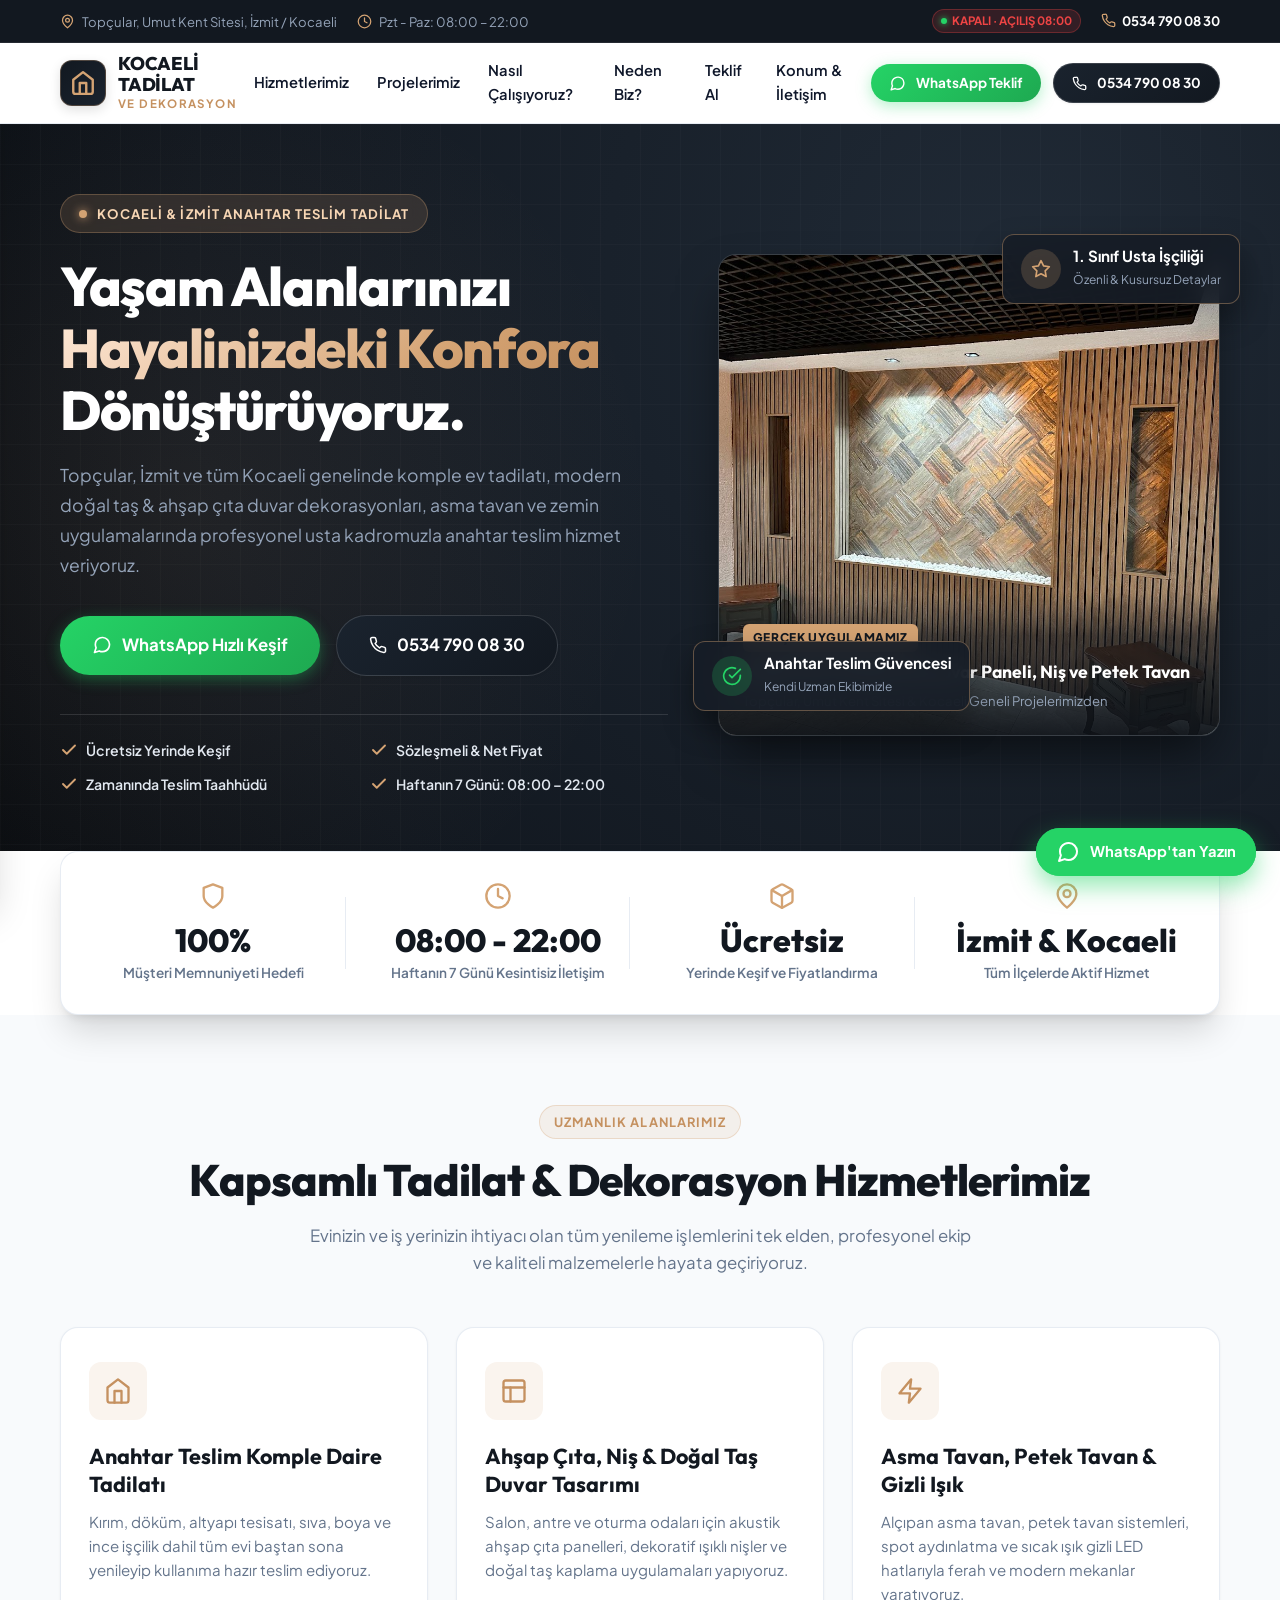
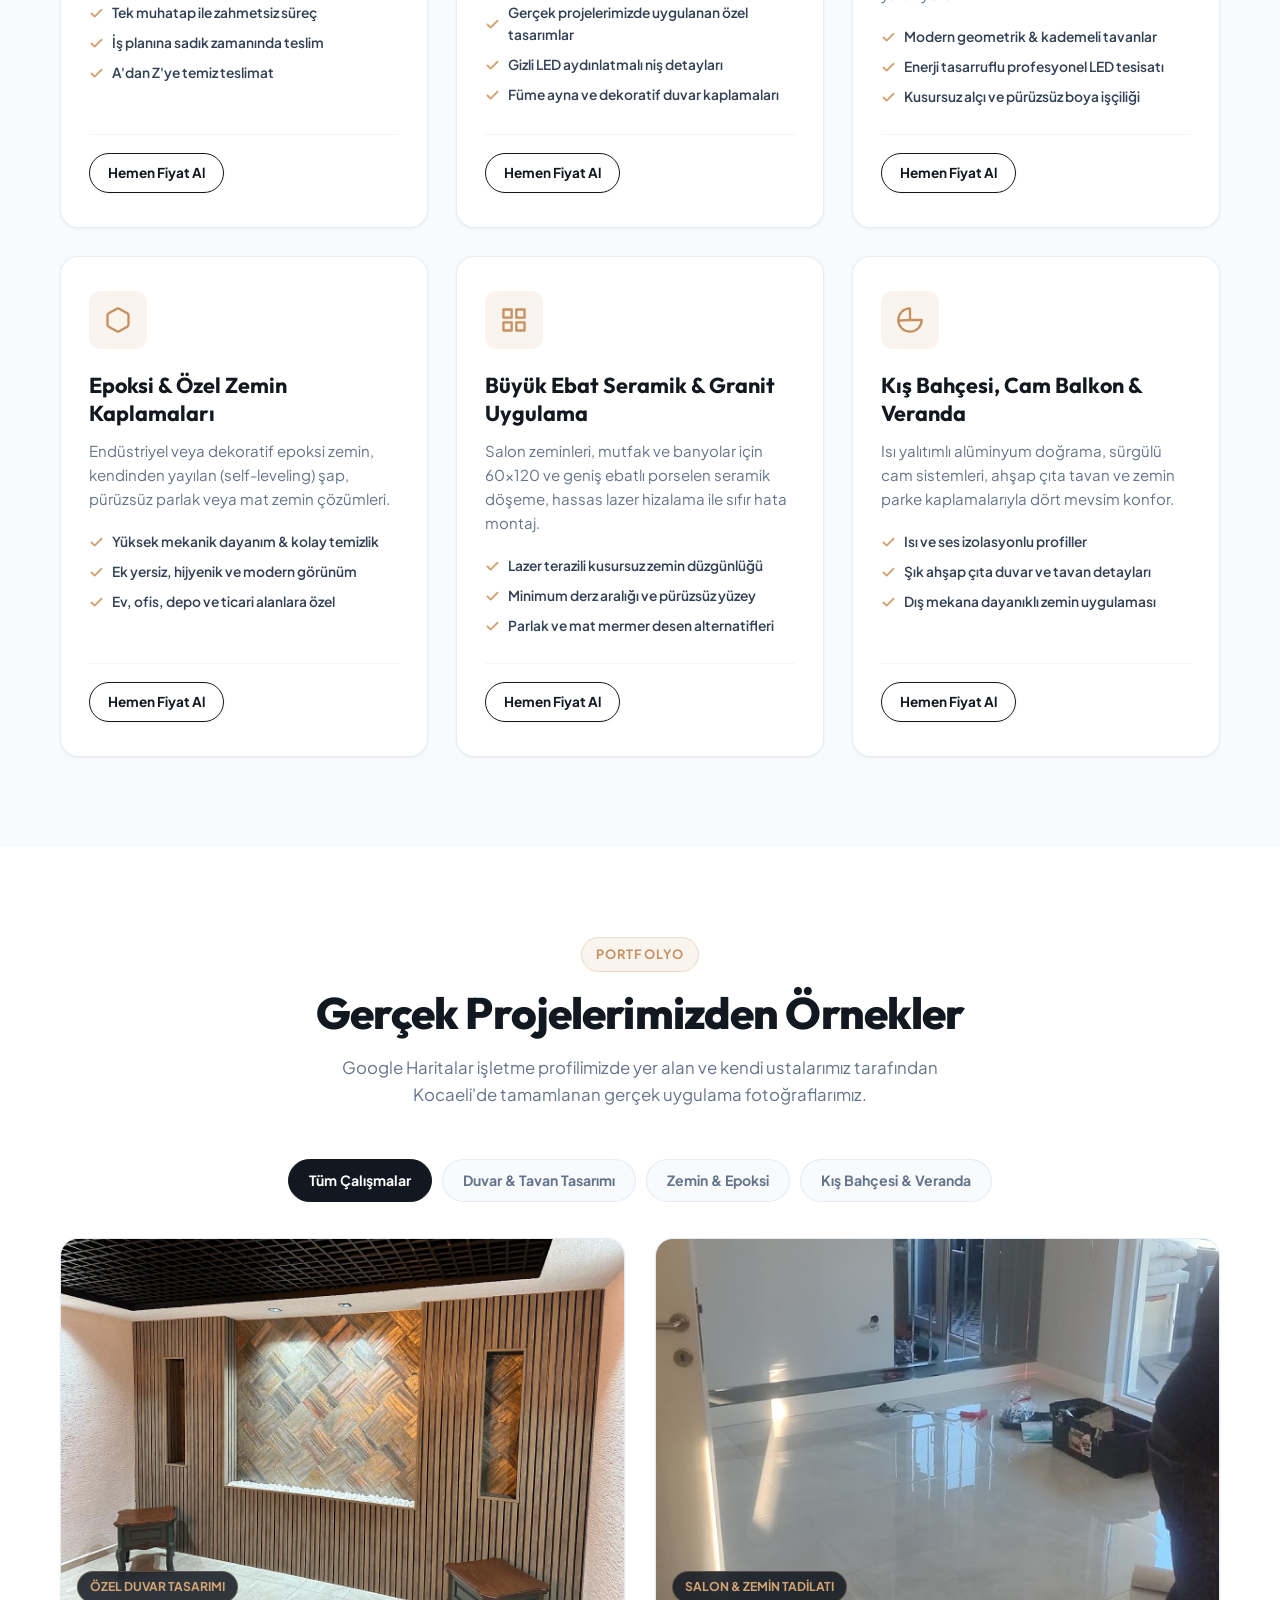
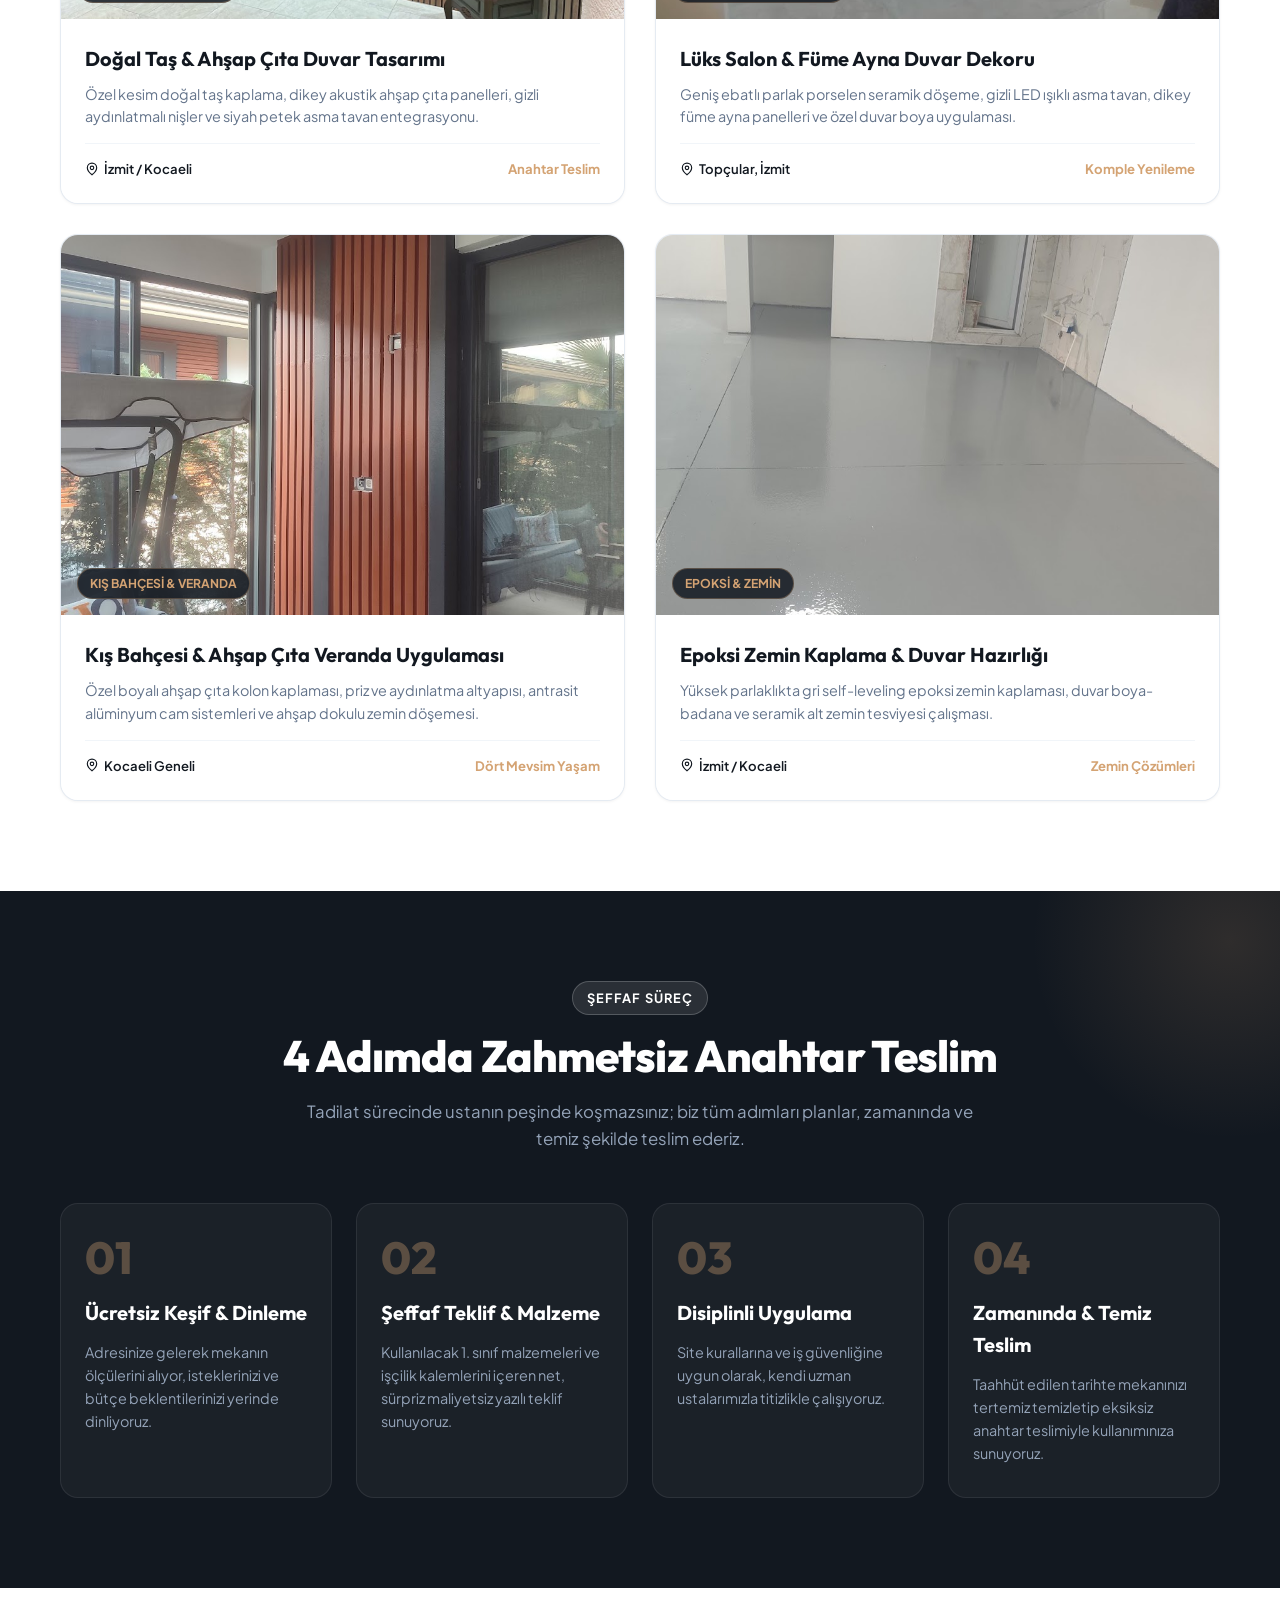
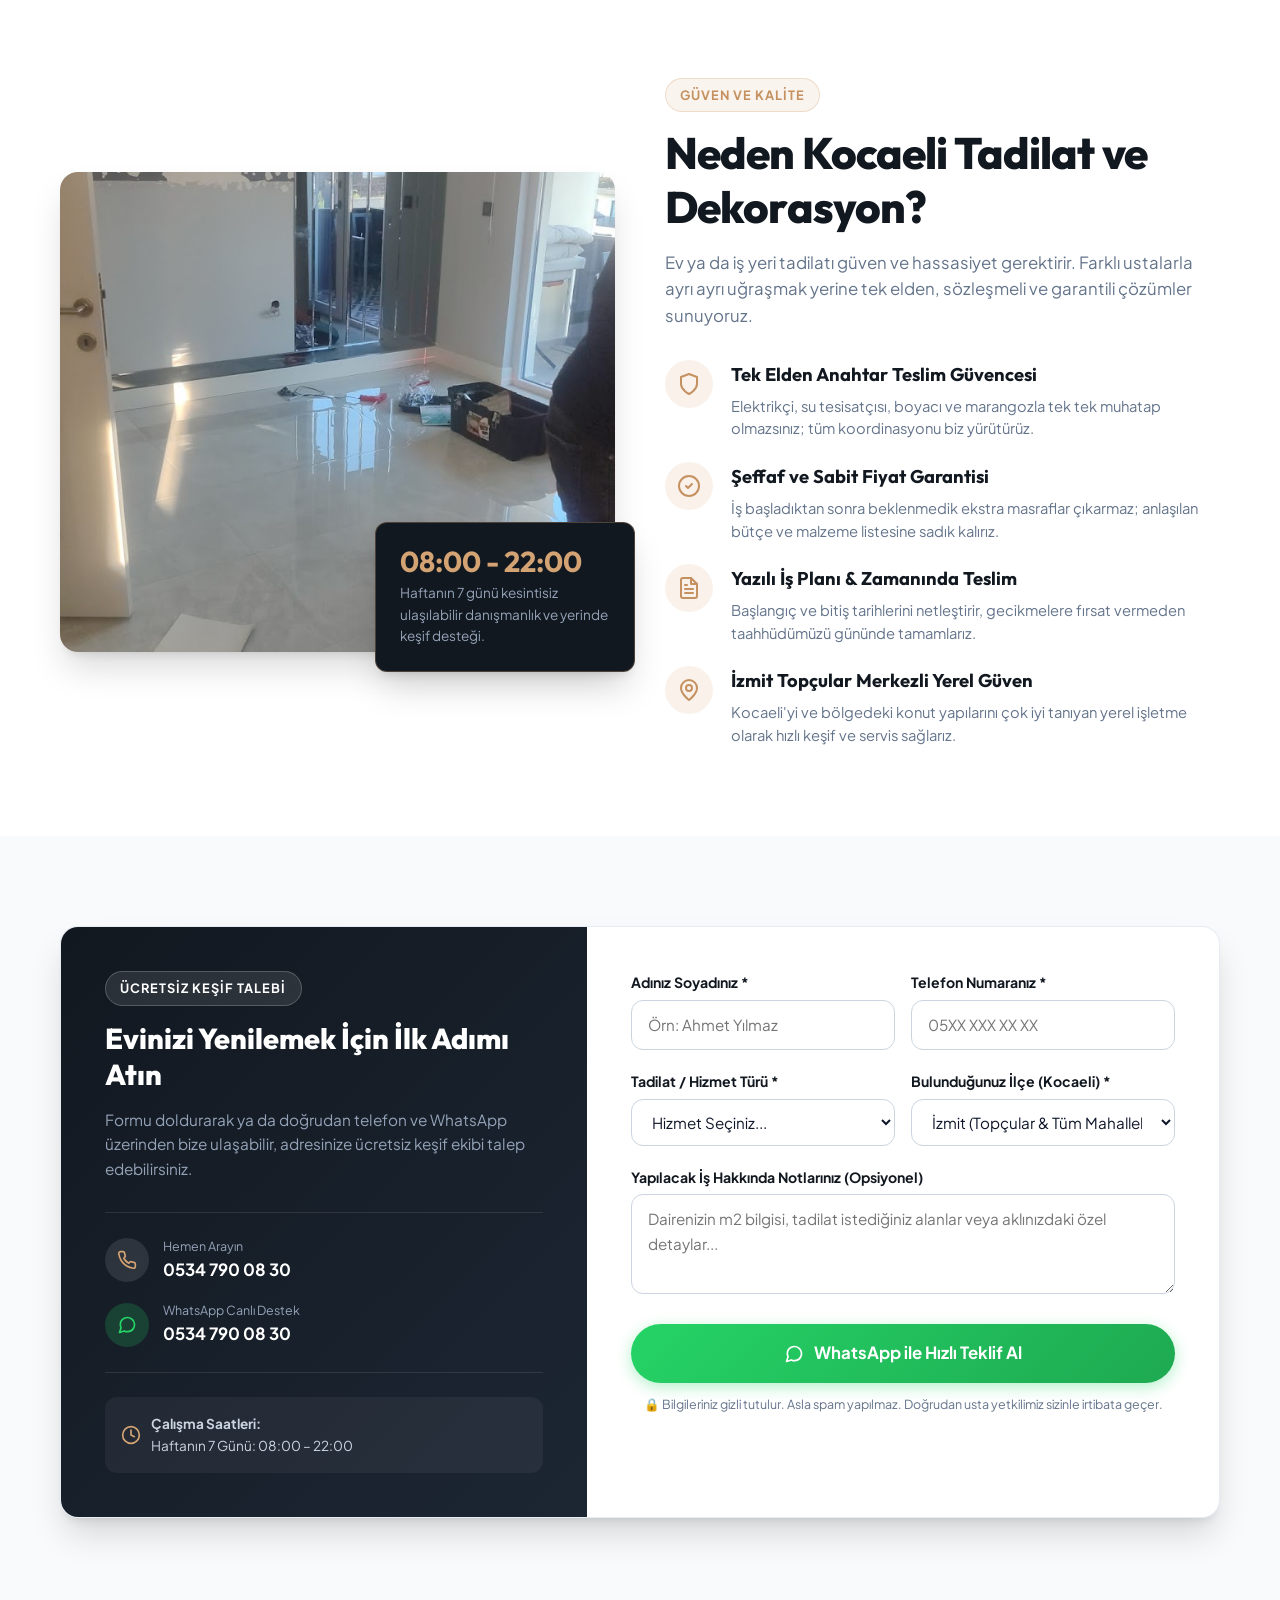
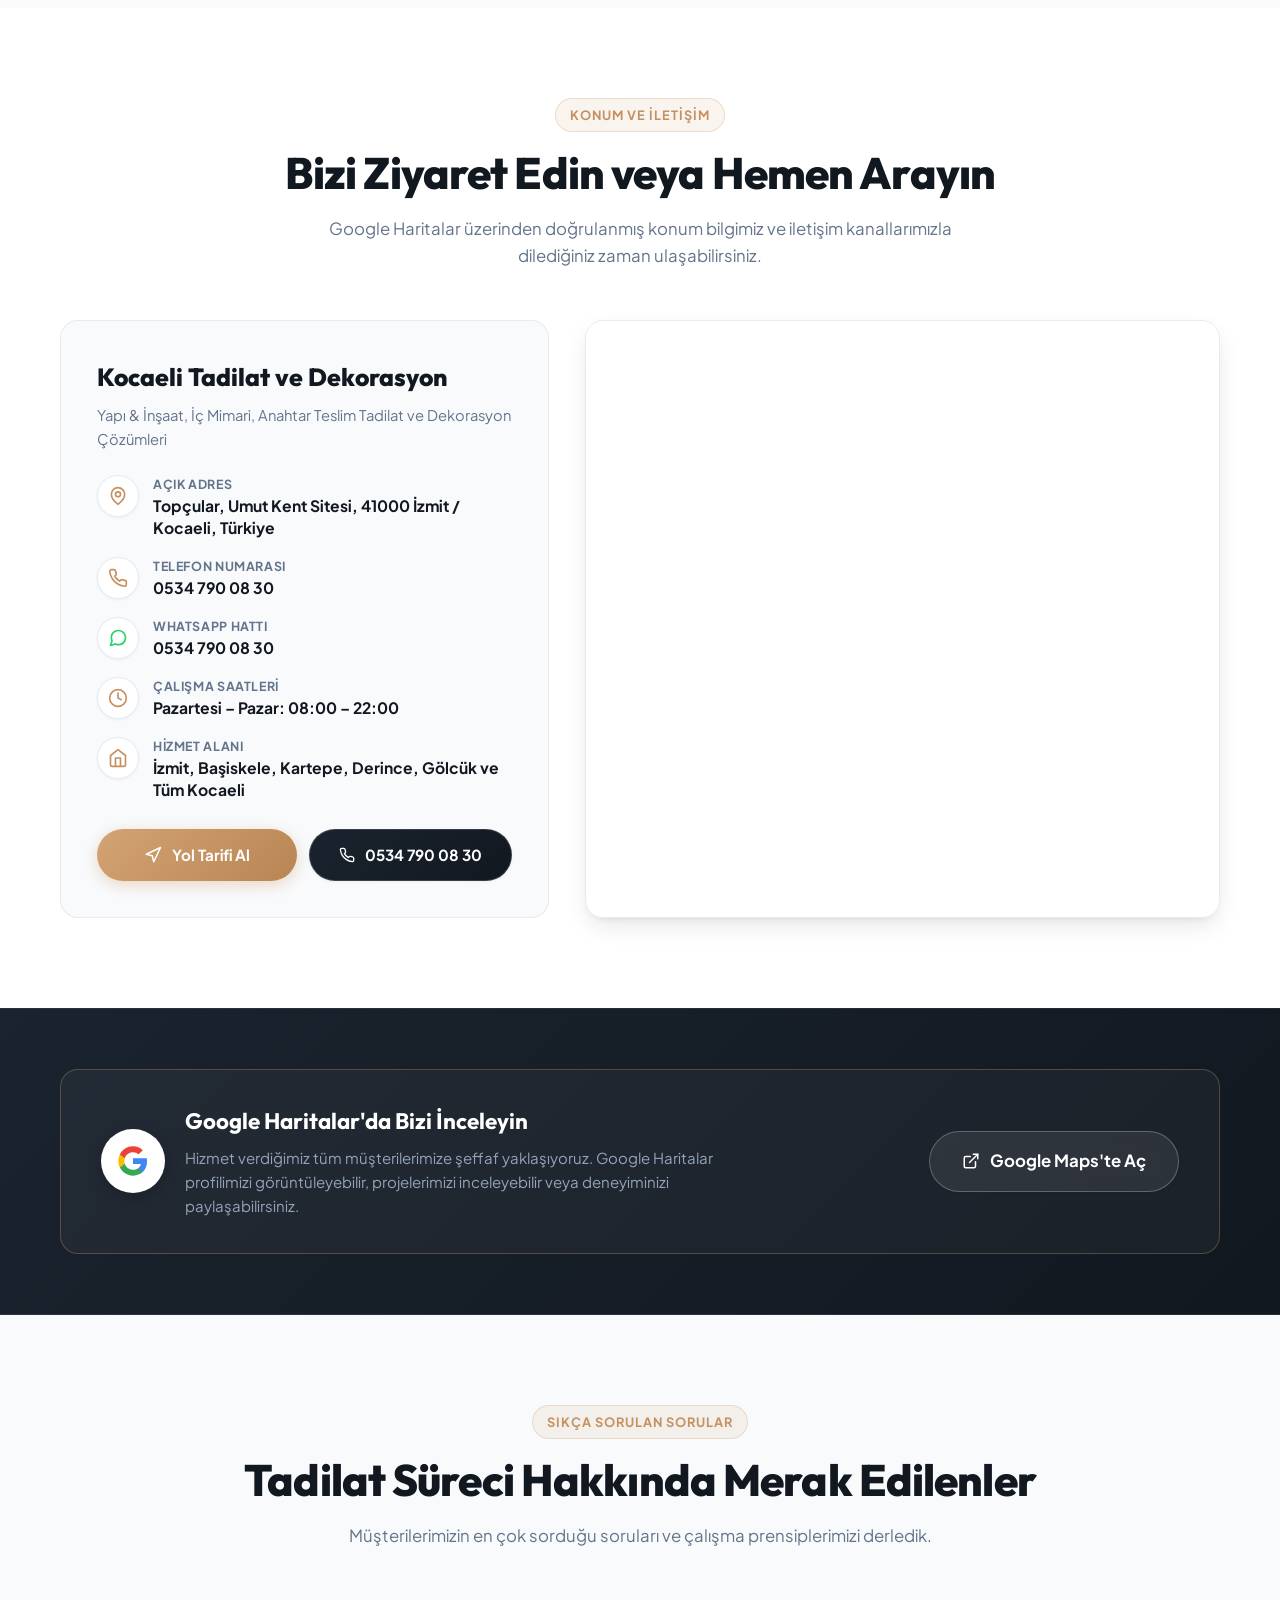
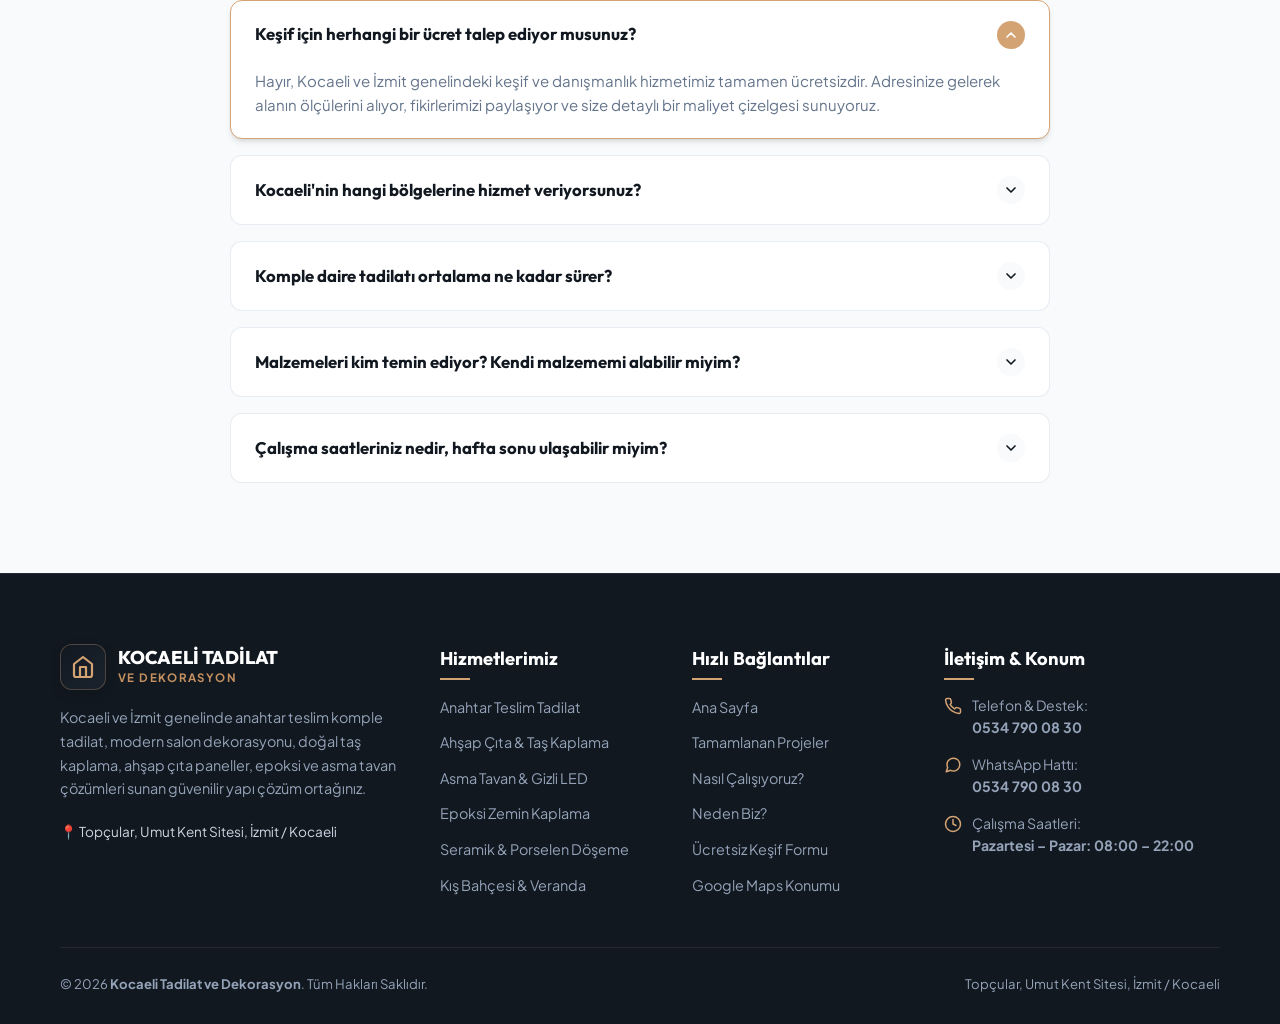
==== index.html @ d4b159aa "Initial commit: Kocaeli Tadilat ve Dekorasyon landing page" ====
<!DOCTYPE html>
<html lang="tr">
<head>
  <meta charset="UTF-8">
  <meta name="viewport" content="width=device-width, initial-scale=1.0">
  <meta http-equiv="X-UA-Compatible" content="IE=edge">
  
  <!-- Primary Meta Tags -->
  <title>Kocaeli Tadilat ve Dekorasyon | Anahtar Teslim Ev & İş Yeri Tadilatı İzmit</title>
  <meta name="title" content="Kocaeli Tadilat ve Dekorasyon | Anahtar Teslim Ev & İş Yeri Tadilatı İzmit">
  <meta name="description" content="Kocaeli İzmit Topçular merkezli anahtar teslim komple daire tadilatı, modern tavan ve duvar dekorasyonu, doğal taş kaplama, epoksi zemin ve boya badana işleri. Ücretsiz keşif: 0534 790 08 30.">
  <meta name="keywords" content="kocaeli tadilat, izmit tadilat, kocaeli dekorasyon, anahtar teslim ev tadilatı, topçular tadilat, umut kent sitesi tadilat, asma tavan izmit, epoksi zemin kocaeli, duvar çıtası izmit">
  <meta name="author" content="Kocaeli Tadilat ve Dekorasyon">
  <meta name="robots" content="index, follow">
  
  <!-- Open Graph / Facebook -->
  <meta property="og:type" content="business.business">
  <meta property="og:url" content="https://maps.app.goo.gl/Vv67FwfXKMvJ9USg8">
  <meta property="og:title" content="Kocaeli Tadilat ve Dekorasyon | Anahtar Teslim Tadilat & İç Mimari">
  <meta property="og:description" content="Kocaeli İzmit'te profesyonel anahtar teslim tadilat, doğal taş & ahşap çıta dekorasyonları, epoksi ve asma tavan çözümleri. 08:00 - 22:00 açık.">
  <meta property="og:image" content="assets/images/project-4.jpg">
  
  <!-- Theme Color -->
  <meta name="theme-color" content="#121820">
  
  <!-- Favicon Icon -->
  <link rel="icon" type="image/svg+xml" href="favicon.svg">
  
  <!-- Google Fonts Preconnect -->
  <link rel="preconnect" href="https://fonts.googleapis.com">
  <link rel="preconnect" href="https://fonts.gstatic.com" crossorigin>
  <link href="https://fonts.googleapis.com/css2?family=Outfit:wght@500;600;700;800&family=Plus+Jakarta+Sans:wght@400;500;600;700&display=swap" rel="stylesheet">
  
  <!-- Stylesheet -->
  <link rel="stylesheet" href="assets/css/style.css">
  
  <!-- Schema.org Structured Data for Local Business -->
  <script type="application/ld+json">
  {
    "@context": "https://schema.org",
    "@type": "HomeAndConstructionBusiness",
    "name": "Kocaeli Tadilat ve Dekorasyon",
    "image": "assets/images/project-4.jpg",
    "telephone": "+905347900830",
    "url": "https://maps.app.goo.gl/Vv67FwfXKMvJ9USg8",
    "address": {
      "@type": "PostalAddress",
      "streetAddress": "Topçular, Umut Kent Sitesi",
      "addressLocality": "İzmit",
      "addressRegion": "Kocaeli",
      "postalCode": "41000",
      "addressCountry": "TR"
    },
    "geo": {
      "@type": "GeoCoordinates",
      "latitude": 40.7779341,
      "longitude": 29.9388869
    },
    "openingHoursSpecification": {
      "@type": "OpeningHoursSpecification",
      "dayOfWeek": [
        "Monday",
        "Tuesday",
        "Wednesday",
        "Thursday",
        "Friday",
        "Saturday",
        "Sunday"
      ],
      "opens": "08:00",
      "closes": "22:00"
    },
    "priceRange": "₺₺",
    "areaServed": {
      "@type": "AdministrativeArea",
      "name": "Kocaeli"
    }
  }
  </script>
</head>
<body>

  <!-- ========================================================================
       TOP BAR
       ======================================================================== -->
  <div class="top-bar">
    <div class="container">
      <div class="top-bar-left">
        <div class="top-bar-item">
          <svg width="15" height="15" viewBox="0 0 24 24" fill="none" stroke="currentColor" stroke-width="2" stroke-linecap="round" stroke-linejoin="round"><path d="M20 10c0 6-8 12-8 12s-8-6-8-12a8 8 0 0 1 16 0Z"/><circle cx="12" cy="10" r="3"/></svg>
          <span>Topçular, Umut Kent Sitesi, İzmit / Kocaeli</span>
        </div>
        <div class="top-bar-item">
          <svg width="15" height="15" viewBox="0 0 24 24" fill="none" stroke="currentColor" stroke-width="2" stroke-linecap="round" stroke-linejoin="round"><circle cx="12" cy="12" r="10"/><polyline points="12 6 12 12 16 14"/></svg>
          <span>Pzt - Paz: 08:00 – 22:00</span>
        </div>
      </div>
      <div class="top-bar-right">
        <div class="top-bar-item dynamic-status">
          <span class="badge-open">Şu An Açık · 22:00'a Kadar</span>
        </div>
        <div class="top-bar-item">
          <a href="tel:+905347900830" style="display:inline-flex; align-items:center; gap:6px; font-weight:700; color:#FFFFFF;">
            <svg width="15" height="15" viewBox="0 0 24 24" fill="none" stroke="currentColor" stroke-width="2" stroke-linecap="round" stroke-linejoin="round"><path d="M22 16.92v3a2 2 0 0 1-2.18 2 19.79 19.79 0 0 1-8.63-3.07 19.5 19.5 0 0 1-6-6 19.79 19.79 0 0 1-3.07-8.67A2 2 0 0 1 4.11 2h3a2 2 0 0 1 2 1.72 12.84 12.84 0 0 0 .7 2.81 2 2 0 0 1-.45 2.11L8.09 9.91a16 16 0 0 0 6 6l1.27-1.27a2 2 0 0 1 2.11-.45 12.84 12.84 0 0 0 2.81.7A2 2 0 0 1 22 16.92z"/></svg>
            0534 790 08 30
          </a>
        </div>
      </div>
    </div>
  </div>

  <!-- ========================================================================
       STICKY HEADER & NAVIGATION
       ======================================================================== -->
  <header class="main-header" id="header">
    <div class="container">
      <a href="#hero" class="brand-logo" aria-label="Kocaeli Tadilat ve Dekorasyon Ana Sayfa">
        <div class="brand-icon-box">
          <svg width="26" height="26" viewBox="0 0 24 24" fill="none" stroke="currentColor" stroke-width="2.2" stroke-linecap="round" stroke-linejoin="round">
            <path d="M3 9l9-7 9 7v11a2 2 0 0 1-2 2H5a2 2 0 0 1-2-2z"/>
            <polyline points="9 22 9 12 15 12 15 22"/>
          </svg>
        </div>
        <div class="brand-text">
          <span class="brand-title">KOCAELİ TADİLAT</span>
          <span class="brand-subtitle">VE DEKORASYON</span>
        </div>
      </a>

      <!-- Desktop Navigation Menu -->
      <nav class="nav-menu" aria-label="Ana Menü">
        <a href="#hizmetlerimiz" class="nav-link">Hizmetlerimiz</a>
        <a href="#projelerimiz" class="nav-link">Projelerimiz</a>
        <a href="#nasil-calisiyoruz" class="nav-link">Nasıl Çalışıyoruz?</a>
        <a href="#neden-biz" class="nav-link">Neden Biz?</a>
        <a href="#teklif-al" class="nav-link">Teklif Al</a>
        <a href="#iletisim" class="nav-link">Konum & İletişim</a>
      </nav>

      <!-- Header CTAs -->
      <div class="header-actions">
        <a href="https://wa.me/905347900830?text=Merhaba%20Kocaeli%20Tadilat%20ve%20Dekorasyon,%20%C3%BCcretsiz%20ke%C5%9Fif%20ve%20fiyat%20teklifi%20almak%20istiyorum." target="_blank" rel="noopener noreferrer" class="btn btn-whatsapp btn-sm" aria-label="WhatsApp ile Teklif Al">
          <svg width="17" height="17" viewBox="0 0 24 24" fill="none" stroke="currentColor" stroke-width="2" stroke-linecap="round" stroke-linejoin="round"><path d="M21 11.5a8.38 8.38 0 0 1-.9 3.8 8.5 8.5 0 0 1-7.6 4.7 8.38 8.38 0 0 1-3.8-.9L3 21l1.9-5.7a8.38 8.38 0 0 1-.9-3.8 8.5 8.5 0 0 1 4.7-7.6 8.38 8.38 0 0 1 3.8-.9h.5a8.48 8.48 0 0 1 8 8v.5z"/></svg>
          <span>WhatsApp Teklif</span>
        </a>
        <a href="tel:+905347900830" class="btn btn-phone btn-sm" aria-label="Hemen Ara">
          <svg width="15" height="15" viewBox="0 0 24 24" fill="none" stroke="currentColor" stroke-width="2" stroke-linecap="round" stroke-linejoin="round"><path d="M22 16.92v3a2 2 0 0 1-2.18 2 19.79 19.79 0 0 1-8.63-3.07 19.5 19.5 0 0 1-6-6 19.79 19.79 0 0 1-3.07-8.67A2 2 0 0 1 4.11 2h3a2 2 0 0 1 2 1.72 12.84 12.84 0 0 0 .7 2.81 2 2 0 0 1-.45 2.11L8.09 9.91a16 16 0 0 0 6 6l1.27-1.27a2 2 0 0 1 2.11-.45 12.84 12.84 0 0 0 2.81.7A2 2 0 0 1 22 16.92z"/></svg>
          <span>0534 790 08 30</span>
        </a>

        <!-- Mobile Hamburger Button -->
        <button class="hamburger-btn" aria-label="Menüyü Aç" aria-expanded="false">
          <span></span>
          <span></span>
          <span></span>
        </button>
      </div>
    </div>
  </header>

  <!-- Mobile Drawer Menu -->
  <div class="mobile-nav" aria-label="Mobil Menü">
    <div class="mobile-nav-links">
      <a href="#hero" class="mobile-nav-link">Ana Sayfa</a>
      <a href="#hizmetlerimiz" class="mobile-nav-link">Hizmetlerimiz</a>
      <a href="#projelerimiz" class="mobile-nav-link">Gerçek Projelerimiz</a>
      <a href="#nasil-calisiyoruz" class="mobile-nav-link">Nasıl Çalışıyoruz?</a>
      <a href="#neden-biz" class="mobile-nav-link">Neden Biz?</a>
      <a href="#teklif-al" class="mobile-nav-link">Ücretsiz Keşif Formu</a>
      <a href="#iletisim" class="mobile-nav-link">Konum & Google Maps</a>
    </div>

    <div class="mobile-nav-cta">
      <a href="tel:+905347900830" class="btn btn-phone btn-lg">
        <svg width="18" height="18" viewBox="0 0 24 24" fill="none" stroke="currentColor" stroke-width="2" stroke-linecap="round" stroke-linejoin="round"><path d="M22 16.92v3a2 2 0 0 1-2.18 2 19.79 19.79 0 0 1-8.63-3.07 19.5 19.5 0 0 1-6-6 19.79 19.79 0 0 1-3.07-8.67A2 2 0 0 1 4.11 2h3a2 2 0 0 1 2 1.72 12.84 12.84 0 0 0 .7 2.81 2 2 0 0 1-.45 2.11L8.09 9.91a16 16 0 0 0 6 6l1.27-1.27a2 2 0 0 1 2.11-.45 12.84 12.84 0 0 0 2.81.7A2 2 0 0 1 22 16.92z"/></svg>
        0534 790 08 30'u Ara
      </a>
      <a href="https://wa.me/905347900830?text=Merhaba%20Kocaeli%20Tadilat%20ve%20Dekorasyon,%20%C3%BCcretsiz%20ke%C5%9Fif%20ve%20fiyat%20teklifi%20almak%20istiyorum." target="_blank" rel="noopener noreferrer" class="btn btn-whatsapp btn-lg">
        <svg width="20" height="20" viewBox="0 0 24 24" fill="none" stroke="currentColor" stroke-width="2" stroke-linecap="round" stroke-linejoin="round"><path d="M21 11.5a8.38 8.38 0 0 1-.9 3.8 8.5 8.5 0 0 1-7.6 4.7 8.38 8.38 0 0 1-3.8-.9L3 21l1.9-5.7a8.38 8.38 0 0 1-.9-3.8 8.5 8.5 0 0 1 4.7-7.6 8.38 8.38 0 0 1 3.8-.9h.5a8.48 8.48 0 0 1 8 8v.5z"/></svg>
        WhatsApp'tan Yazın
      </a>
    </div>
  </div>

  <!-- ========================================================================
       HERO SECTION
       ======================================================================== -->
  <section class="hero-section" id="hero">
    <div class="container">
      <div class="hero-grid">
        <div class="hero-content reveal">
          <div class="hero-badge">
            <span class="pulse-icon"></span>
            <span>KOCAELİ & İZMİT ANAHTAR TESLİM TADİLAT</span>
          </div>

          <h1 class="hero-title">
            Yaşam Alanlarınızı <span class="highlight">Hayalinizdeki Konfora</span> Dönüştürüyoruz.
          </h1>

          <p class="hero-description">
            Topçular, İzmit ve tüm Kocaeli genelinde komple ev tadilatı, modern doğal taş & ahşap çıta duvar dekorasyonları, asma tavan ve zemin uygulamalarında profesyonel usta kadromuzla anahtar teslim hizmet veriyoruz.
          </p>

          <div class="hero-actions">
            <a href="https://wa.me/905347900830?text=Merhaba%20Kocaeli%20Tadilat%20ve%20Dekorasyon,%20evim/i%C5%9F%20yerim%20i%C3%A7in%20%C3%BCcretsiz%20ke%C5%9Fif%20ve%20fiyat%20teklifi%20almak%20istiyorum." target="_blank" rel="noopener noreferrer" class="btn btn-whatsapp btn-lg">
              <svg width="20" height="20" viewBox="0 0 24 24" fill="none" stroke="currentColor" stroke-width="2" stroke-linecap="round" stroke-linejoin="round"><path d="M21 11.5a8.38 8.38 0 0 1-.9 3.8 8.5 8.5 0 0 1-7.6 4.7 8.38 8.38 0 0 1-3.8-.9L3 21l1.9-5.7a8.38 8.38 0 0 1-.9-3.8 8.5 8.5 0 0 1 4.7-7.6 8.38 8.38 0 0 1 3.8-.9h.5a8.48 8.48 0 0 1 8 8v.5z"/></svg>
              <span>WhatsApp Hızlı Keşif</span>
            </a>

            <a href="tel:+905347900830" class="btn btn-phone btn-lg">
              <svg width="18" height="18" viewBox="0 0 24 24" fill="none" stroke="currentColor" stroke-width="2" stroke-linecap="round" stroke-linejoin="round"><path d="M22 16.92v3a2 2 0 0 1-2.18 2 19.79 19.79 0 0 1-8.63-3.07 19.5 19.5 0 0 1-6-6 19.79 19.79 0 0 1-3.07-8.67A2 2 0 0 1 4.11 2h3a2 2 0 0 1 2 1.72 12.84 12.84 0 0 0 .7 2.81 2 2 0 0 1-.45 2.11L8.09 9.91a16 16 0 0 0 6 6l1.27-1.27a2 2 0 0 1 2.11-.45 12.84 12.84 0 0 0 2.81.7A2 2 0 0 1 22 16.92z"/></svg>
              <span>0534 790 08 30</span>
            </a>
          </div>

          <div class="hero-trust-list">
            <div class="hero-trust-item">
              <svg width="18" height="18" viewBox="0 0 24 24" fill="none" stroke="currentColor" stroke-width="2.5" stroke-linecap="round" stroke-linejoin="round"><polyline points="20 6 9 17 4 12"/></svg>
              <span>Ücretsiz Yerinde Keşif</span>
            </div>
            <div class="hero-trust-item">
              <svg width="18" height="18" viewBox="0 0 24 24" fill="none" stroke="currentColor" stroke-width="2.5" stroke-linecap="round" stroke-linejoin="round"><polyline points="20 6 9 17 4 12"/></svg>
              <span>Sözleşmeli & Net Fiyat</span>
            </div>
            <div class="hero-trust-item">
              <svg width="18" height="18" viewBox="0 0 24 24" fill="none" stroke="currentColor" stroke-width="2.5" stroke-linecap="round" stroke-linejoin="round"><polyline points="20 6 9 17 4 12"/></svg>
              <span>Zamanında Teslim Taahhüdü</span>
            </div>
            <div class="hero-trust-item">
              <svg width="18" height="18" viewBox="0 0 24 24" fill="none" stroke="currentColor" stroke-width="2.5" stroke-linecap="round" stroke-linejoin="round"><polyline points="20 6 9 17 4 12"/></svg>
              <span>Haftanın 7 Günü: 08:00 – 22:00</span>
            </div>
          </div>
        </div>

        <!-- Hero Showcase Card (Using real Google Maps Photo project-4.jpg) -->
        <div class="hero-showcase reveal reveal-delay-1">
          <div class="floating-badge badge-top">
            <div class="floating-badge-icon">
              <svg width="20" height="20" viewBox="0 0 24 24" fill="none" stroke="currentColor" stroke-width="2" stroke-linecap="round" stroke-linejoin="round"><polygon points="12 2 15.09 8.26 22 9.27 17 14.14 18.18 21.02 12 17.77 5.82 21.02 7 14.14 2 9.27 8.91 8.26 12 2"/></svg>
            </div>
            <div class="floating-badge-text">
              <strong>1. Sınıf Usta İşçiliği</strong>
              <span>Özenli & Kusursuz Detaylar</span>
            </div>
          </div>

          <div class="hero-image-card">
            <img src="assets/images/project-4.jpg" alt="Kocaeli Tadilat ve Dekorasyon Gerçek Proje Uygulaması" loading="eager" fetchpriority="high">
            <div class="hero-image-overlay">
              <span class="hero-image-tag">GERÇEK UYGULAMAMIZ</span>
              <p class="hero-image-caption">Doğal Taş & Ahşap Çıta Duvar Paneli, Niş ve Petek Tavan</p>
              <p class="hero-image-sub">Topçular, Umut Kent Sitesi & Kocaeli Geneli Projelerimizden</p>
            </div>
          </div>

          <div class="floating-badge badge-bottom">
            <div class="floating-badge-icon" style="background: rgba(37, 211, 102, 0.2); color:#25D366;">
              <svg width="20" height="20" viewBox="0 0 24 24" fill="none" stroke="currentColor" stroke-width="2" stroke-linecap="round" stroke-linejoin="round"><path d="M22 11.08V12a10 10 0 1 1-5.93-9.14"/><polyline points="22 4 12 14.01 9 11.01"/></svg>
            </div>
            <div class="floating-badge-text">
              <strong>Anahtar Teslim Güvencesi</strong>
              <span>Kendi Uzman Ekibimizle</span>
            </div>
          </div>
        </div>
      </div>
    </div>
  </section>

  <!-- ========================================================================
       KEY STATS BANNER
       ======================================================================== -->
  <section class="stats-banner">
    <div class="container">
      <div class="stats-card reveal">
        <div class="stat-item">
          <div class="stat-icon">
            <svg width="28" height="28" viewBox="0 0 24 24" fill="none" stroke="currentColor" stroke-width="2" stroke-linecap="round" stroke-linejoin="round"><path d="M12 22s8-4 8-10V5l-8-3-8 3v7c0 6 8 10 8 10z"/></svg>
          </div>
          <div class="stat-value">100%</div>
          <div class="stat-label">Müşteri Memnuniyeti Hedefi</div>
        </div>

        <div class="stat-item">
          <div class="stat-icon">
            <svg width="28" height="28" viewBox="0 0 24 24" fill="none" stroke="currentColor" stroke-width="2" stroke-linecap="round" stroke-linejoin="round"><circle cx="12" cy="12" r="10"/><polyline points="12 6 12 12 16 14"/></svg>
          </div>
          <div class="stat-value">08:00 - 22:00</div>
          <div class="stat-label">Haftanın 7 Günü Kesintisiz İletişim</div>
        </div>

        <div class="stat-item">
          <div class="stat-icon">
            <svg width="28" height="28" viewBox="0 0 24 24" fill="none" stroke="currentColor" stroke-width="2" stroke-linecap="round" stroke-linejoin="round"><path d="M21 16V8a2 2 0 0 0-1-1.73l-7-4a2 2 0 0 0-2 0l-7 4A2 2 0 0 0 3 8v8a2 2 0 0 0 1 1.73l7 4a2 2 0 0 0 2 0l7-4A2 2 0 0 0 21 16z"/><polyline points="3.27 6.96 12 12.01 20.73 6.96"/><line x1="12" y1="22.08" x2="12" y2="12"/></svg>
          </div>
          <div class="stat-value">Ücretsiz</div>
          <div class="stat-label">Yerinde Keşif ve Fiyatlandırma</div>
        </div>

        <div class="stat-item">
          <div class="stat-icon">
            <svg width="28" height="28" viewBox="0 0 24 24" fill="none" stroke="currentColor" stroke-width="2" stroke-linecap="round" stroke-linejoin="round"><path d="M20 10c0 6-8 12-8 12s-8-6-8-12a8 8 0 0 1 16 0Z"/><circle cx="12" cy="10" r="3"/></svg>
          </div>
          <div class="stat-value">İzmit & Kocaeli</div>
          <div class="stat-label">Tüm İlçelerde Aktif Hizmet</div>
        </div>
      </div>
    </div>
  </section>

  <!-- ========================================================================
       SERVICES SECTION
       ======================================================================== -->
  <section class="section-padding services-section" id="hizmetlerimiz">
    <div class="container">
      <div class="text-center reveal">
        <span class="section-tag">UZMANLIK ALANLARIMIZ</span>
        <h2 class="section-title">Kapsamlı Tadilat & Dekorasyon Hizmetlerimiz</h2>
        <p class="section-desc">Evinizin ve iş yerinizin ihtiyacı olan tüm yenileme işlemlerini tek elden, profesyonel ekip ve kaliteli malzemelerle hayata geçiriyoruz.</p>
      </div>

      <div class="services-grid">
        <!-- Service 1 -->
        <div class="service-card reveal">
          <div>
            <div class="service-icon-box">
              <svg width="28" height="28" viewBox="0 0 24 24" fill="none" stroke="currentColor" stroke-width="2" stroke-linecap="round" stroke-linejoin="round"><path d="m3 9 9-7 9 7v11a2 2 0 0 1-2 2H5a2 2 0 0 1-2-2z"/><polyline points="9 22 9 12 15 12 15 22"/></svg>
            </div>
            <h3 class="service-title">Anahtar Teslim Komple Daire Tadilatı</h3>
            <p class="service-desc">Kırım, döküm, altyapı tesisatı, sıva, boya ve ince işçilik dahil tüm evi baştan sona yenileyip kullanıma hazır teslim ediyoruz.</p>
            <ul class="service-features">
              <li><svg width="15" height="15" viewBox="0 0 24 24" fill="none" stroke="currentColor" stroke-width="3" stroke-linecap="round" stroke-linejoin="round"><polyline points="20 6 9 17 4 12"/></svg> Tek muhatap ile zahmetsiz süreç</li>
              <li><svg width="15" height="15" viewBox="0 0 24 24" fill="none" stroke="currentColor" stroke-width="3" stroke-linecap="round" stroke-linejoin="round"><polyline points="20 6 9 17 4 12"/></svg> İş planına sadık zamanında teslim</li>
              <li><svg width="15" height="15" viewBox="0 0 24 24" fill="none" stroke="currentColor" stroke-width="3" stroke-linecap="round" stroke-linejoin="round"><polyline points="20 6 9 17 4 12"/></svg> A'dan Z'ye temiz teslimat</li>
            </ul>
          </div>
          <div class="service-card-action">
            <a href="#teklif-al" class="btn btn-outline btn-sm service-quote-trigger" data-service="komple-tadilat">Hemen Fiyat Al</a>
          </div>
        </div>

        <!-- Service 2 -->
        <div class="service-card reveal reveal-delay-1">
          <div>
            <div class="service-icon-box">
              <svg width="28" height="28" viewBox="0 0 24 24" fill="none" stroke="currentColor" stroke-width="2" stroke-linecap="round" stroke-linejoin="round"><rect width="18" height="18" x="3" y="3" rx="2"/><path d="M3 9h18"/><path d="M9 21V9"/></svg>
            </div>
            <h3 class="service-title">Ahşap Çıta, Niş & Doğal Taş Duvar Tasarımı</h3>
            <p class="service-desc">Salon, antre ve oturma odaları için akustik ahşap çıta panelleri, dekoratif ışıklı nişler ve doğal taş kaplama uygulamaları yapıyoruz.</p>
            <ul class="service-features">
              <li><svg width="15" height="15" viewBox="0 0 24 24" fill="none" stroke="currentColor" stroke-width="3" stroke-linecap="round" stroke-linejoin="round"><polyline points="20 6 9 17 4 12"/></svg> Gerçek projelerimizde uygulanan özel tasarımlar</li>
              <li><svg width="15" height="15" viewBox="0 0 24 24" fill="none" stroke="currentColor" stroke-width="3" stroke-linecap="round" stroke-linejoin="round"><polyline points="20 6 9 17 4 12"/></svg> Gizli LED aydınlatmalı niş detayları</li>
              <li><svg width="15" height="15" viewBox="0 0 24 24" fill="none" stroke="currentColor" stroke-width="3" stroke-linecap="round" stroke-linejoin="round"><polyline points="20 6 9 17 4 12"/></svg> Füme ayna ve dekoratif duvar kaplamaları</li>
            </ul>
          </div>
          <div class="service-card-action">
            <a href="#teklif-al" class="btn btn-outline btn-sm service-quote-trigger" data-service="duvar-tasarim">Hemen Fiyat Al</a>
          </div>
        </div>

        <!-- Service 3 -->
        <div class="service-card reveal reveal-delay-2">
          <div>
            <div class="service-icon-box">
              <svg width="28" height="28" viewBox="0 0 24 24" fill="none" stroke="currentColor" stroke-width="2" stroke-linecap="round" stroke-linejoin="round"><polygon points="13 2 3 14 12 14 11 22 21 10 12 10 13 2"/></svg>
            </div>
            <h3 class="service-title">Asma Tavan, Petek Tavan & Gizli Işık</h3>
            <p class="service-desc">Alçıpan asma tavan, petek tavan sistemleri, spot aydınlatma ve sıcak ışık gizli LED hatlarıyla ferah ve modern mekanlar yaratıyoruz.</p>
            <ul class="service-features">
              <li><svg width="15" height="15" viewBox="0 0 24 24" fill="none" stroke="currentColor" stroke-width="3" stroke-linecap="round" stroke-linejoin="round"><polyline points="20 6 9 17 4 12"/></svg> Modern geometrik & kademeli tavanlar</li>
              <li><svg width="15" height="15" viewBox="0 0 24 24" fill="none" stroke="currentColor" stroke-width="3" stroke-linecap="round" stroke-linejoin="round"><polyline points="20 6 9 17 4 12"/></svg> Enerji tasarruflu profesyonel LED tesisatı</li>
              <li><svg width="15" height="15" viewBox="0 0 24 24" fill="none" stroke="currentColor" stroke-width="3" stroke-linecap="round" stroke-linejoin="round"><polyline points="20 6 9 17 4 12"/></svg> Kusursuz alçı ve pürüzsüz boya işçiliği</li>
            </ul>
          </div>
          <div class="service-card-action">
            <a href="#teklif-al" class="btn btn-outline btn-sm service-quote-trigger" data-service="asma-tavan">Hemen Fiyat Al</a>
          </div>
        </div>

        <!-- Service 4 -->
        <div class="service-card reveal">
          <div>
            <div class="service-icon-box">
              <svg width="28" height="28" viewBox="0 0 24 24" fill="none" stroke="currentColor" stroke-width="2" stroke-linecap="round" stroke-linejoin="round"><path d="M21 16V8a2 2 0 0 0-1-1.73l-7-4a2 2 0 0 0-2 0l-7 4A2 2 0 0 0 3 8v8a2 2 0 0 0 1 1.73l7 4a2 2 0 0 0 2 0l7-4A2 2 0 0 0 21 16z"/></svg>
            </div>
            <h3 class="service-title">Epoksi & Özel Zemin Kaplamaları</h3>
            <p class="service-desc">Endüstriyel veya dekoratif epoksi zemin, kendinden yayılan (self-leveling) şap, pürüzsüz parlak veya mat zemin çözümleri.</p>
            <ul class="service-features">
              <li><svg width="15" height="15" viewBox="0 0 24 24" fill="none" stroke="currentColor" stroke-width="3" stroke-linecap="round" stroke-linejoin="round"><polyline points="20 6 9 17 4 12"/></svg> Yüksek mekanik dayanım & kolay temizlik</li>
              <li><svg width="15" height="15" viewBox="0 0 24 24" fill="none" stroke="currentColor" stroke-width="3" stroke-linecap="round" stroke-linejoin="round"><polyline points="20 6 9 17 4 12"/></svg> Ek yersiz, hijyenik ve modern görünüm</li>
              <li><svg width="15" height="15" viewBox="0 0 24 24" fill="none" stroke="currentColor" stroke-width="3" stroke-linecap="round" stroke-linejoin="round"><polyline points="20 6 9 17 4 12"/></svg> Ev, ofis, depo ve ticari alanlara özel</li>
            </ul>
          </div>
          <div class="service-card-action">
            <a href="#teklif-al" class="btn btn-outline btn-sm service-quote-trigger" data-service="epoksi-zemin">Hemen Fiyat Al</a>
          </div>
        </div>

        <!-- Service 5 -->
        <div class="service-card reveal reveal-delay-1">
          <div>
            <div class="service-icon-box">
              <svg width="28" height="28" viewBox="0 0 24 24" fill="none" stroke="currentColor" stroke-width="2" stroke-linecap="round" stroke-linejoin="round"><rect x="3" y="3" width="7" height="7"/><rect x="14" y="3" width="7" height="7"/><rect x="14" y="14" width="7" height="7"/><rect x="3" y="14" width="7" height="7"/></svg>
            </div>
            <h3 class="service-title">Büyük Ebat Seramik & Granit Uygulama</h3>
            <p class="service-desc">Salon zeminleri, mutfak ve banyolar için 60x120 ve geniş ebatlı porselen seramik döşeme, hassas lazer hizalama ile sıfır hata montaj.</p>
            <ul class="service-features">
              <li><svg width="15" height="15" viewBox="0 0 24 24" fill="none" stroke="currentColor" stroke-width="3" stroke-linecap="round" stroke-linejoin="round"><polyline points="20 6 9 17 4 12"/></svg> Lazer terazili kusursuz zemin düzgünlüğü</li>
              <li><svg width="15" height="15" viewBox="0 0 24 24" fill="none" stroke="currentColor" stroke-width="3" stroke-linecap="round" stroke-linejoin="round"><polyline points="20 6 9 17 4 12"/></svg> Minimum derz aralığı ve pürüzsüz yüzey</li>
              <li><svg width="15" height="15" viewBox="0 0 24 24" fill="none" stroke="currentColor" stroke-width="3" stroke-linecap="round" stroke-linejoin="round"><polyline points="20 6 9 17 4 12"/></svg> Parlak ve mat mermer desen alternatifleri</li>
            </ul>
          </div>
          <div class="service-card-action">
            <a href="#teklif-al" class="btn btn-outline btn-sm service-quote-trigger" data-service="seramik-zemin">Hemen Fiyat Al</a>
          </div>
        </div>

        <!-- Service 6 -->
        <div class="service-card reveal reveal-delay-2">
          <div>
            <div class="service-icon-box">
              <svg width="28" height="28" viewBox="0 0 24 24" fill="none" stroke="currentColor" stroke-width="2" stroke-linecap="round" stroke-linejoin="round"><path d="M12 2a10 10 0 1 0 10 10H12V2z"/><path d="M12 12 2.1 12.5"/></svg>
            </div>
            <h3 class="service-title">Kış Bahçesi, Cam Balkon & Veranda</h3>
            <p class="service-desc">Isı yalıtımlı alüminyum doğrama, sürgülü cam sistemleri, ahşap çıta tavan ve zemin parke kaplamalarıyla dört mevsim konfor.</p>
            <ul class="service-features">
              <li><svg width="15" height="15" viewBox="0 0 24 24" fill="none" stroke="currentColor" stroke-width="3" stroke-linecap="round" stroke-linejoin="round"><polyline points="20 6 9 17 4 12"/></svg> Isı ve ses izolasyonlu profiller</li>
              <li><svg width="15" height="15" viewBox="0 0 24 24" fill="none" stroke="currentColor" stroke-width="3" stroke-linecap="round" stroke-linejoin="round"><polyline points="20 6 9 17 4 12"/></svg> Şık ahşap çıta duvar ve tavan detayları</li>
              <li><svg width="15" height="15" viewBox="0 0 24 24" fill="none" stroke="currentColor" stroke-width="3" stroke-linecap="round" stroke-linejoin="round"><polyline points="20 6 9 17 4 12"/></svg> Dış mekana dayanıklı zemin uygulaması</li>
            </ul>
          </div>
          <div class="service-card-action">
            <a href="#teklif-al" class="btn btn-outline btn-sm service-quote-trigger" data-service="kis-bahcesi">Hemen Fiyat Al</a>
          </div>
        </div>
      </div>
    </div>
  </section>

  <!-- ========================================================================
       REAL PROJECTS GALLERY (GOOGLE MAPS AUTHENTIC PHOTOS)
       ======================================================================== -->
  <section class="section-padding gallery-section" id="projelerimiz">
    <div class="container">
      <div class="text-center reveal">
        <span class="section-tag">PORTFOLYO</span>
        <h2 class="section-title">Gerçek Projelerimizden Örnekler</h2>
        <p class="section-desc">Google Haritalar işletme profilimizde yer alan ve kendi ustalarımız tarafından Kocaeli'de tamamlanan gerçek uygulama fotoğraflarımız.</p>
      </div>

      <!-- Category Filter Tabs -->
      <div class="gallery-filters reveal">
        <button class="gallery-filter-btn active" data-filter="all">Tüm Çalışmalar</button>
        <button class="gallery-filter-btn" data-filter="duvar-tavan">Duvar & Tavan Tasarımı</button>
        <button class="gallery-filter-btn" data-filter="zemin-seramik">Zemin & Epoksi</button>
        <button class="gallery-filter-btn" data-filter="veranda-balkon">Kış Bahçesi & Veranda</button>
      </div>

      <!-- Gallery Grid -->
      <div class="gallery-grid">
        <!-- Project 1 (project-4.jpg) -->
        <div class="gallery-item reveal" data-category="duvar-tavan">
          <div class="gallery-image-wrapper">
            <img src="assets/images/project-4.jpg" alt="Doğal Taş & Ahşap Çıta Duvar Paneli, Işıklı Niş ve Petek Asma Tavan Uygulaması" loading="lazy">
            <div class="gallery-zoom-badge" title="Büyütmek için tıklayın">
              <svg width="20" height="20" viewBox="0 0 24 24" fill="none" stroke="currentColor" stroke-width="2.5" stroke-linecap="round" stroke-linejoin="round"><circle cx="11" cy="11" r="8"/><line x1="21" y1="21" x2="16.65" y2="16.65"/><line x1="11" y1="8" x2="11" y2="14"/><line x1="8" y1="11" x2="14" y2="11"/></svg>
            </div>
            <span class="gallery-tag-pill">ÖZEL DUVAR TASARIMI</span>
          </div>
          <div class="gallery-details">
            <div>
              <h3 class="gallery-item-title">Doğal Taş & Ahşap Çıta Duvar Tasarımı</h3>
              <p class="gallery-item-desc">Özel kesim doğal taş kaplama, dikey akustik ahşap çıta panelleri, gizli aydınlatmalı nişler ve siyah petek asma tavan entegrasyonu.</p>
            </div>
            <div class="gallery-meta">
              <span class="gallery-meta-location">
                <svg width="14" height="14" viewBox="0 0 24 24" fill="none" stroke="currentColor" stroke-width="2" stroke-linecap="round" stroke-linejoin="round"><path d="M20 10c0 6-8 12-8 12s-8-6-8-12a8 8 0 0 1 16 0Z"/><circle cx="12" cy="10" r="3"/></svg>
                İzmit / Kocaeli
              </span>
              <span class="text-gold" style="font-weight:700;">Anahtar Teslim</span>
            </div>
          </div>
        </div>

        <!-- Project 2 (project-1.jpg) -->
        <div class="gallery-item reveal reveal-delay-1" data-category="zemin-seramik">
          <div class="gallery-image-wrapper">
            <img src="assets/images/project-1.jpg" alt="Modern Salon Tadilatı, Parlak Zemin Seramiği, Füme Ayna ve Asma Tavan" loading="lazy">
            <div class="gallery-zoom-badge" title="Büyütmek için tıklayın">
              <svg width="20" height="20" viewBox="0 0 24 24" fill="none" stroke="currentColor" stroke-width="2.5" stroke-linecap="round" stroke-linejoin="round"><circle cx="11" cy="11" r="8"/><line x1="21" y1="21" x2="16.65" y2="16.65"/><line x1="11" y1="8" x2="11" y2="14"/><line x1="8" y1="11" x2="14" y2="11"/></svg>
            </div>
            <span class="gallery-tag-pill">SALON & ZEMİN TADİLATI</span>
          </div>
          <div class="gallery-details">
            <div>
              <h3 class="gallery-item-title">Lüks Salon & Füme Ayna Duvar Dekoru</h3>
              <p class="gallery-item-desc">Geniş ebatlı parlak porselen seramik döşeme, gizli LED ışıklı asma tavan, dikey füme ayna panelleri ve özel duvar boya uygulaması.</p>
            </div>
            <div class="gallery-meta">
              <span class="gallery-meta-location">
                <svg width="14" height="14" viewBox="0 0 24 24" fill="none" stroke="currentColor" stroke-width="2" stroke-linecap="round" stroke-linejoin="round"><path d="M20 10c0 6-8 12-8 12s-8-6-8-12a8 8 0 0 1 16 0Z"/><circle cx="12" cy="10" r="3"/></svg>
                Topçular, İzmit
              </span>
              <span class="text-gold" style="font-weight:700;">Komple Yenileme</span>
            </div>
          </div>
        </div>

        <!-- Project 3 (project-3.jpg) -->
        <div class="gallery-item reveal" data-category="veranda-balkon">
          <div class="gallery-image-wrapper">
            <img src="assets/images/project-3.jpg" alt="Kış Bahçesi & Veranda Dekorasyonu, Ahşap Lambriler ve Cam Sistemleri" loading="lazy">
            <div class="gallery-zoom-badge" title="Büyütmek için tıklayın">
              <svg width="20" height="20" viewBox="0 0 24 24" fill="none" stroke="currentColor" stroke-width="2.5" stroke-linecap="round" stroke-linejoin="round"><circle cx="11" cy="11" r="8"/><line x1="21" y1="21" x2="16.65" y2="16.65"/><line x1="11" y1="8" x2="11" y2="14"/><line x1="8" y1="11" x2="14" y2="11"/></svg>
            </div>
            <span class="gallery-tag-pill">KIŞ BAHÇESİ & VERANDA</span>
          </div>
          <div class="gallery-details">
            <div>
              <h3 class="gallery-item-title">Kış Bahçesi & Ahşap Çıta Veranda Uygulaması</h3>
              <p class="gallery-item-desc">Özel boyalı ahşap çıta kolon kaplaması, priz ve aydınlatma altyapısı, antrasit alüminyum cam sistemleri ve ahşap dokulu zemin döşemesi.</p>
            </div>
            <div class="gallery-meta">
              <span class="gallery-meta-location">
                <svg width="14" height="14" viewBox="0 0 24 24" fill="none" stroke="currentColor" stroke-width="2" stroke-linecap="round" stroke-linejoin="round"><path d="M20 10c0 6-8 12-8 12s-8-6-8-12a8 8 0 0 1 16 0Z"/><circle cx="12" cy="10" r="3"/></svg>
                Kocaeli Geneli
              </span>
              <span class="text-gold" style="font-weight:700;">Dört Mevsim Yaşam</span>
            </div>
          </div>
        </div>

        <!-- Project 4 (project-2.jpg) -->
        <div class="gallery-item reveal reveal-delay-1" data-category="zemin-seramik">
          <div class="gallery-image-wrapper">
            <img src="assets/images/project-2.jpg" alt="Pürüzsüz Epoksi Zemin Kaplama ve Duvar Altyapı Hazırlığı" loading="lazy">
            <div class="gallery-zoom-badge" title="Büyütmek için tıklayın">
              <svg width="20" height="20" viewBox="0 0 24 24" fill="none" stroke="currentColor" stroke-width="2.5" stroke-linecap="round" stroke-linejoin="round"><circle cx="11" cy="11" r="8"/><line x1="21" y1="21" x2="16.65" y2="16.65"/><line x1="11" y1="8" x2="11" y2="14"/><line x1="8" y1="11" x2="14" y2="11"/></svg>
            </div>
            <span class="gallery-tag-pill">EPOKSİ & ZEMİN</span>
          </div>
          <div class="gallery-details">
            <div>
              <h3 class="gallery-item-title">Epoksi Zemin Kaplama & Duvar Hazırlığı</h3>
              <p class="gallery-item-desc">Yüksek parlaklıkta gri self-leveling epoksi zemin kaplaması, duvar boya-badana ve seramik alt zemin tesviyesi çalışması.</p>
            </div>
            <div class="gallery-meta">
              <span class="gallery-meta-location">
                <svg width="14" height="14" viewBox="0 0 24 24" fill="none" stroke="currentColor" stroke-width="2" stroke-linecap="round" stroke-linejoin="round"><path d="M20 10c0 6-8 12-8 12s-8-6-8-12a8 8 0 0 1 16 0Z"/><circle cx="12" cy="10" r="3"/></svg>
                İzmit / Kocaeli
              </span>
              <span class="text-gold" style="font-weight:700;">Zemin Çözümleri</span>
            </div>
          </div>
        </div>
      </div>
    </div>
  </section>

  <!-- ========================================================================
       WORK PROCESS SECTION (NASIL ÇALIŞIYORUZ?)
       ======================================================================== -->
  <section class="section-padding process-section" id="nasil-calisiyoruz">
    <div class="container">
      <div class="text-center reveal">
        <span class="section-tag light">ŞEFFAF SÜREÇ</span>
        <h2 class="section-title light">4 Adımda Zahmetsiz Anahtar Teslim</h2>
        <p class="section-desc light">Tadilat sürecinde ustanın peşinde koşmazsınız; biz tüm adımları planlar, zamanında ve temiz şekilde teslim ederiz.</p>
      </div>

      <div class="process-grid">
        <div class="process-card reveal">
          <div class="process-number">01</div>
          <h3 class="process-title">Ücretsiz Keşif & Dinleme</h3>
          <p class="process-desc">Adresinize gelerek mekanın ölçülerini alıyor, isteklerinizi ve bütçe beklentilerinizi yerinde dinliyoruz.</p>
        </div>

        <div class="process-card reveal reveal-delay-1">
          <div class="process-number">02</div>
          <h3 class="process-title">Şeffaf Teklif & Malzeme</h3>
          <p class="process-desc">Kullanılacak 1. sınıf malzemeleri ve işçilik kalemlerini içeren net, sürpriz maliyetsiz yazılı teklif sunuyoruz.</p>
        </div>

        <div class="process-card reveal reveal-delay-2">
          <div class="process-number">03</div>
          <h3 class="process-title">Disiplinli Uygulama</h3>
          <p class="process-desc">Site kurallarına ve iş güvenliğine uygun olarak, kendi uzman ustalarımızla titizlikle çalışıyoruz.</p>
        </div>

        <div class="process-card reveal reveal-delay-3">
          <div class="process-number">04</div>
          <h3 class="process-title">Zamanında & Temiz Teslim</h3>
          <p class="process-desc">Taahhüt edilen tarihte mekanınızı tertemiz temizletip eksiksiz anahtar teslimiyle kullanımınıza sunuyoruz.</p>
        </div>
      </div>
    </div>
  </section>

  <!-- ========================================================================
       WHY US SECTION (NEDEN BİZ?)
       ======================================================================== -->
  <section class="section-padding why-us-section" id="neden-biz">
    <div class="container">
      <div class="why-us-grid">
        <div class="why-us-image-wrapper reveal">
          <div class="why-us-image-main">
            <img src="assets/images/project-1.jpg" alt="Kocaeli Tadilat ve Dekorasyon Profesyonel İşçilik" loading="lazy">
          </div>
          <div class="why-us-accent-badge">
            <strong>08:00 - 22:00</strong>
            <p>Haftanın 7 günü kesintisiz ulaşılabilir danışmanlık ve yerinde keşif desteği.</p>
          </div>
        </div>

        <div class="why-us-content reveal reveal-delay-1">
          <span class="section-tag">GÜVEN VE KALİTE</span>
          <h2 class="section-title">Neden Kocaeli Tadilat ve Dekorasyon?</h2>
          <p class="section-desc text-left" style="margin-bottom:30px;">
            Ev ya da iş yeri tadilatı güven ve hassasiyet gerektirir. Farklı ustalarla ayrı ayrı uğraşmak yerine tek elden, sözleşmeli ve garantili çözümler sunuyoruz.
          </p>

          <div class="why-us-points">
            <div class="why-point-item">
              <div class="why-point-icon">
                <svg width="24" height="24" viewBox="0 0 24 24" fill="none" stroke="currentColor" stroke-width="2" stroke-linecap="round" stroke-linejoin="round"><path d="M12 22s8-4 8-10V5l-8-3-8 3v7c0 6 8 10 8 10z"/></svg>
              </div>
              <div class="why-point-content">
                <h4>Tek Elden Anahtar Teslim Güvencesi</h4>
                <p>Elektrikçi, su tesisatçısı, boyacı ve marangozla tek tek muhatap olmazsınız; tüm koordinasyonu biz yürütürüz.</p>
              </div>
            </div>

            <div class="why-point-item">
              <div class="why-point-icon">
                <svg width="24" height="24" viewBox="0 0 24 24" fill="none" stroke="currentColor" stroke-width="2" stroke-linecap="round" stroke-linejoin="round"><circle cx="12" cy="12" r="10"/><path d="m9 12 2 2 4-4"/></svg>
              </div>
              <div class="why-point-content">
                <h4>Şeffaf ve Sabit Fiyat Garantisi</h4>
                <p>İş başladıktan sonra beklenmedik ekstra masraflar çıkarmaz; anlaşılan bütçe ve malzeme listesine sadık kalırız.</p>
              </div>
            </div>

            <div class="why-point-item">
              <div class="why-point-icon">
                <svg width="24" height="24" viewBox="0 0 24 24" fill="none" stroke="currentColor" stroke-width="2" stroke-linecap="round" stroke-linejoin="round"><path d="M14 2H6a2 2 0 0 0-2 2v16a2 2 0 0 0 2 2h12a2 2 0 0 0 2-2V8z"/><polyline points="14 2 14 8 20 8"/><line x1="16" y1="13" x2="8" y2="13"/><line x1="16" y1="17" x2="8" y2="17"/><polyline points="10 9 9 9 8 9"/></svg>
              </div>
              <div class="why-point-content">
                <h4>Yazılı İş Planı & Zamanında Teslim</h4>
                <p>Başlangıç ve bitiş tarihlerini netleştirir, gecikmelere fırsat vermeden taahhüdümüzü gününde tamamlarız.</p>
              </div>
            </div>

            <div class="why-point-item">
              <div class="why-point-icon">
                <svg width="24" height="24" viewBox="0 0 24 24" fill="none" stroke="currentColor" stroke-width="2" stroke-linecap="round" stroke-linejoin="round"><path d="M20 10c0 6-8 12-8 12s-8-6-8-12a8 8 0 0 1 16 0Z"/><circle cx="12" cy="10" r="3"/></svg>
              </div>
              <div class="why-point-content">
                <h4>İzmit Topçular Merkezli Yerel Güven</h4>
                <p>Kocaeli'yi ve bölgedeki konut yapılarını çok iyi tanıyan yerel işletme olarak hızlı keşif ve servis sağlarız.</p>
              </div>
            </div>
          </div>
        </div>
      </div>
    </div>
  </section>

  <!-- ========================================================================
       QUOTE & DISCOVERY INQUIRY FORM (HIGH CONVERSION)
       ======================================================================== -->
  <section class="section-padding quote-section" id="teklif-al">
    <div class="container">
      <div class="quote-wrapper reveal">
        <!-- Left Contact Info Panel -->
        <div class="quote-info-panel">
          <div>
            <span class="section-tag light">ÜCRETSİZ KEŞİF TALEBİ</span>
            <h3>Evinizi Yenilemek İçin İlk Adımı Atın</h3>
            <p>Formu doldurarak ya da doğrudan telefon ve WhatsApp üzerinden bize ulaşabilir, adresinize ücretsiz keşif ekibi talep edebilirsiniz.</p>

            <div class="quote-direct-contact">
              <a href="tel:+905347900830" class="contact-pill">
                <div class="contact-pill-icon">
                  <svg width="20" height="20" viewBox="0 0 24 24" fill="none" stroke="currentColor" stroke-width="2" stroke-linecap="round" stroke-linejoin="round"><path d="M22 16.92v3a2 2 0 0 1-2.18 2 19.79 19.79 0 0 1-8.63-3.07 19.5 19.5 0 0 1-6-6 19.79 19.79 0 0 1-3.07-8.67A2 2 0 0 1 4.11 2h3a2 2 0 0 1 2 1.72 12.84 12.84 0 0 0 .7 2.81 2 2 0 0 1-.45 2.11L8.09 9.91a16 16 0 0 0 6 6l1.27-1.27a2 2 0 0 1 2.11-.45 12.84 12.84 0 0 0 2.81.7A2 2 0 0 1 22 16.92z"/></svg>
                </div>
                <div class="contact-pill-text">
                  <span>Hemen Arayın</span>
                  <strong>0534 790 08 30</strong>
                </div>
              </a>

              <a href="https://wa.me/905347900830?text=Merhaba%20Kocaeli%20Tadilat%20ve%20Dekorasyon,%20%C3%BCcretsiz%20ke%C5%9Fif%20ve%20fiyat%20teklifi%20almak%20istiyorum." target="_blank" rel="noopener noreferrer" class="contact-pill">
                <div class="contact-pill-icon whatsapp">
                  <svg width="20" height="20" viewBox="0 0 24 24" fill="none" stroke="currentColor" stroke-width="2" stroke-linecap="round" stroke-linejoin="round"><path d="M21 11.5a8.38 8.38 0 0 1-.9 3.8 8.5 8.5 0 0 1-7.6 4.7 8.38 8.38 0 0 1-3.8-.9L3 21l1.9-5.7a8.38 8.38 0 0 1-.9-3.8 8.5 8.5 0 0 1 4.7-7.6 8.38 8.38 0 0 1 3.8-.9h.5a8.48 8.48 0 0 1 8 8v.5z"/></svg>
                </div>
                <div class="contact-pill-text">
                  <span>WhatsApp Canlı Destek</span>
                  <strong>0534 790 08 30</strong>
                </div>
              </a>
            </div>
          </div>

          <div class="quote-hours-box">
            <svg width="20" height="20" viewBox="0 0 24 24" fill="none" stroke="currentColor" stroke-width="2" stroke-linecap="round" stroke-linejoin="round"><circle cx="12" cy="12" r="10"/><polyline points="12 6 12 12 16 14"/></svg>
            <div>
              <strong>Çalışma Saatleri:</strong>
              <div>Haftanın 7 Günü: 08:00 – 22:00</div>
            </div>
          </div>
        </div>

        <!-- Right Form Panel -->
        <div class="quote-form-panel">
          <form class="quote-form" id="quoteForm">
            <div class="form-row">
              <div class="form-group">
                <label for="fullName" class="form-label">Adınız Soyadınız *</label>
                <input type="text" id="fullName" class="form-input" placeholder="Örn: Ahmet Yılmaz" required>
              </div>

              <div class="form-group">
                <label for="phoneNumber" class="form-label">Telefon Numaranız *</label>
                <input type="tel" id="phoneNumber" class="form-input" placeholder="05XX XXX XX XX" required>
              </div>
            </div>

            <div class="form-row">
              <div class="form-group">
                <label for="serviceType" class="form-label">Tadilat / Hizmet Türü *</label>
                <select id="serviceType" class="form-select" required>
                  <option value="" disabled selected>Hizmet Seçiniz...</option>
                  <option value="komple-tadilat">Anahtar Teslim Komple Daire Tadilatı</option>
                  <option value="duvar-tasarim">Ahşap Çıta & Doğal Taş Duvar Tasarımı</option>
                  <option value="asma-tavan">Asma Tavan & Gizli LED Aydınlatma</option>
                  <option value="epoksi-zemin">Epoksi & Zemin Kaplama</option>
                  <option value="seramik-zemin">Seramik & Porselen Döşeme</option>
                  <option value="kis-bahcesi">Kış Bahçesi, Cam Balkon & Veranda</option>
                  <option value="banyo-mutfak">Mutfak & Banyo Yenileme</option>
                  <option value="diger">Diğer / Genel Keşif Talebi</option>
                </select>
              </div>

              <div class="form-group">
                <label for="district" class="form-label">Bulunduğunuz İlçe (Kocaeli) *</label>
                <select id="district" class="form-select" required>
                  <option value="" disabled selected>İlçe Seçiniz...</option>
                  <option value="izmit" selected>İzmit (Topçular & Tüm Mahalleler)</option>
                  <option value="basiskele">Başiskele</option>
                  <option value="kartepe">Kartepe</option>
                  <option value="derince">Derince</option>
                  <option value="golcuk">Gölcük</option>
                  <option value="korfez">Körfez</option>
                  <option value="diger">Diğer Kocaeli İlçeleri</option>
                </select>
              </div>
            </div>

            <div class="form-group">
              <label for="projectDetails" class="form-label">Yapılacak İş Hakkında Notlarınız (Opsiyonel)</label>
              <textarea id="projectDetails" class="form-textarea" placeholder="Dairenizin m2 bilgisi, tadilat istediğiniz alanlar veya aklınızdaki özel detaylar..."></textarea>
            </div>

            <div class="form-submit-actions">
              <button type="button" class="btn btn-whatsapp btn-lg" id="sendWhatsAppBtn" style="width:100%;">
                <svg width="20" height="20" viewBox="0 0 24 24" fill="none" stroke="currentColor" stroke-width="2" stroke-linecap="round" stroke-linejoin="round"><path d="M21 11.5a8.38 8.38 0 0 1-.9 3.8 8.5 8.5 0 0 1-7.6 4.7 8.38 8.38 0 0 1-3.8-.9L3 21l1.9-5.7a8.38 8.38 0 0 1-.9-3.8 8.5 8.5 0 0 1 4.7-7.6 8.38 8.38 0 0 1 3.8-.9h.5a8.48 8.48 0 0 1 8 8v.5z"/></svg>
                <span>WhatsApp ile Hızlı Teklif Al</span>
              </button>
              <p class="form-note">🔒 Bilgileriniz gizli tutulur. Asla spam yapılmaz. Doğrudan usta yetkilimiz sizinle irtibata geçer.</p>
            </div>
          </form>
        </div>
      </div>
    </div>
  </section>

  <!-- ========================================================================
       GOOGLE MAPS LOCATION & DIRECT CONTACT
       ======================================================================== -->
  <section class="section-padding location-section" id="iletisim">
    <div class="container">
      <div class="text-center reveal">
        <span class="section-tag">KONUM VE İLETİŞİM</span>
        <h2 class="section-title">Bizi Ziyaret Edin veya Hemen Arayın</h2>
        <p class="section-desc">Google Haritalar üzerinden doğrulanmış konum bilgimiz ve iletişim kanallarımızla dilediğiniz zaman ulaşabilirsiniz.</p>
      </div>

      <div class="location-grid">
        <!-- Location Details Card -->
        <div class="location-info-card reveal">
          <div>
            <div class="location-info-header">
              <h3>Kocaeli Tadilat ve Dekorasyon</h3>
              <p>Yapı & İnşaat, İç Mimari, Anahtar Teslim Tadilat ve Dekorasyon Çözümleri</p>
            </div>

            <div class="location-details-list">
              <div class="location-detail-item">
                <div class="location-detail-icon">
                  <svg width="20" height="20" viewBox="0 0 24 24" fill="none" stroke="currentColor" stroke-width="2" stroke-linecap="round" stroke-linejoin="round"><path d="M20 10c0 6-8 12-8 12s-8-6-8-12a8 8 0 0 1 16 0Z"/><circle cx="12" cy="10" r="3"/></svg>
                </div>
                <div class="location-detail-text">
                  <span>Açık Adres</span>
                  <strong>Topçular, Umut Kent Sitesi, 41000 İzmit / Kocaeli, Türkiye</strong>
                </div>
              </div>

              <div class="location-detail-item">
                <div class="location-detail-icon">
                  <svg width="20" height="20" viewBox="0 0 24 24" fill="none" stroke="currentColor" stroke-width="2" stroke-linecap="round" stroke-linejoin="round"><path d="M22 16.92v3a2 2 0 0 1-2.18 2 19.79 19.79 0 0 1-8.63-3.07 19.5 19.5 0 0 1-6-6 19.79 19.79 0 0 1-3.07-8.67A2 2 0 0 1 4.11 2h3a2 2 0 0 1 2 1.72 12.84 12.84 0 0 0 .7 2.81 2 2 0 0 1-.45 2.11L8.09 9.91a16 16 0 0 0 6 6l1.27-1.27a2 2 0 0 1 2.11-.45 12.84 12.84 0 0 0 2.81.7A2 2 0 0 1 22 16.92z"/></svg>
                </div>
                <div class="location-detail-text">
                  <span>Telefon Numarası</span>
                  <a href="tel:+905347900830"><strong>0534 790 08 30</strong></a>
                </div>
              </div>

              <div class="location-detail-item">
                <div class="location-detail-icon" style="color:#25D366;">
                  <svg width="20" height="20" viewBox="0 0 24 24" fill="none" stroke="currentColor" stroke-width="2" stroke-linecap="round" stroke-linejoin="round"><path d="M21 11.5a8.38 8.38 0 0 1-.9 3.8 8.5 8.5 0 0 1-7.6 4.7 8.38 8.38 0 0 1-3.8-.9L3 21l1.9-5.7a8.38 8.38 0 0 1-.9-3.8 8.5 8.5 0 0 1 4.7-7.6 8.38 8.38 0 0 1 3.8-.9h.5a8.48 8.48 0 0 1 8 8v.5z"/></svg>
                </div>
                <div class="location-detail-text">
                  <span>WhatsApp Hattı</span>
                  <a href="https://wa.me/905347900830" target="_blank" rel="noopener noreferrer"><strong>0534 790 08 30</strong></a>
                </div>
              </div>

              <div class="location-detail-item">
                <div class="location-detail-icon">
                  <svg width="20" height="20" viewBox="0 0 24 24" fill="none" stroke="currentColor" stroke-width="2" stroke-linecap="round" stroke-linejoin="round"><circle cx="12" cy="12" r="10"/><polyline points="12 6 12 12 16 14"/></svg>
                </div>
                <div class="location-detail-text">
                  <span>Çalışma Saatleri</span>
                  <strong>Pazartesi – Pazar: 08:00 – 22:00</strong>
                </div>
              </div>

              <div class="location-detail-item">
                <div class="location-detail-icon">
                  <svg width="20" height="20" viewBox="0 0 24 24" fill="none" stroke="currentColor" stroke-width="2" stroke-linecap="round" stroke-linejoin="round"><path d="M3 9l9-7 9 7v11a2 2 0 0 1-2 2H5a2 2 0 0 1-2-2z"/><polyline points="9 22 9 12 15 12 15 22"/></svg>
                </div>
                <div class="location-detail-text">
                  <span>Hizmet Alanı</span>
                  <strong>İzmit, Başiskele, Kartepe, Derince, Gölcük ve Tüm Kocaeli</strong>
                </div>
              </div>
            </div>
          </div>

          <div style="display:flex; gap:12px; flex-wrap:wrap;">
            <a href="https://maps.app.goo.gl/Vv67FwfXKMvJ9USg8" target="_blank" rel="noopener noreferrer" class="btn btn-primary" style="flex:1;">
              <svg width="18" height="18" viewBox="0 0 24 24" fill="none" stroke="currentColor" stroke-width="2" stroke-linecap="round" stroke-linejoin="round"><polygon points="3 11 22 2 13 21 11 13 3 11"/></svg>
              <span>Yol Tarifi Al</span>
            </a>
            <a href="tel:+905347900830" class="btn btn-phone" style="flex:1;">
              <svg width="16" height="16" viewBox="0 0 24 24" fill="none" stroke="currentColor" stroke-width="2" stroke-linecap="round" stroke-linejoin="round"><path d="M22 16.92v3a2 2 0 0 1-2.18 2 19.79 19.79 0 0 1-8.63-3.07 19.5 19.5 0 0 1-6-6 19.79 19.79 0 0 1-3.07-8.67A2 2 0 0 1 4.11 2h3a2 2 0 0 1 2 1.72 12.84 12.84 0 0 0 .7 2.81 2 2 0 0 1-.45 2.11L8.09 9.91a16 16 0 0 0 6 6l1.27-1.27a2 2 0 0 1 2.11-.45 12.84 12.84 0 0 0 2.81.7A2 2 0 0 1 22 16.92z"/></svg>
              <span>0534 790 08 30</span>
            </a>
          </div>
        </div>

        <!-- Embedded Interactive Google Map -->
        <div class="location-map-container reveal reveal-delay-1">
          <iframe 
            src="https://www.google.com/maps/embed?pb=!1m18!1m12!1m3!1d3021.2764546882927!2d29.9388869!3d40.777934099999996!2m3!1f0!2f0!3f0!3m2!1i1024!2i768!4f13.1!3m3!1m2!1s0x14cb4f341310b779%3A0xaa618133eb8e825e!2sKocaeli%20Tadilat%20ve%20Dekorasyon!5e0!3m2!1str!2str!4v1729060000000!5m2!1str!2str" 
            title="Kocaeli Tadilat ve Dekorasyon Harita Konumu" 
            loading="lazy" 
            allowfullscreen="" 
            referrerpolicy="no-referrer-when-downgrade">
          </iframe>
        </div>
      </div>
    </div>
  </section>

  <!-- ========================================================================
       GOOGLE MAPS REVIEW & FEEDBACK CARD
       ======================================================================== -->
  <section class="review-prompt-section">
    <div class="container">
      <div class="review-prompt-card reveal">
        <div class="review-prompt-left">
          <div class="google-g-badge">
            <svg width="32" height="32" viewBox="0 0 24 24">
              <path fill="#4285F4" d="M22.56 12.25c0-.78-.07-1.53-.2-2.25H12v4.26h5.92c-.26 1.37-1.04 2.53-2.21 3.31v2.77h3.57c2.08-1.92 3.28-4.74 3.28-8.09z"/>
              <path fill="#34A853" d="M12 23c2.97 0 5.46-.98 7.28-2.66l-3.57-2.77c-.98.66-2.23 1.06-3.71 1.06-2.86 0-5.29-1.93-6.16-4.53H2.18v2.84C3.99 20.53 7.7 23 12 23z"/>
              <path fill="#FBBC05" d="M5.84 14.09c-.22-.66-.35-1.36-.35-2.09s.13-1.43.35-2.09V7.06H2.18C1.43 8.55 1 10.22 1 12s.43 3.45 1.18 4.94l2.85-2.22.81-.63z"/>
              <path fill="#EA4335" d="M12 5.38c1.62 0 3.06.56 4.21 1.64l3.15-3.15C17.45 2.09 14.97 1 12 1 7.7 1 3.99 3.47 2.18 7.06l3.66 2.84c.87-2.6 3.3-4.52 6.16-4.52z"/>
            </svg>
          </div>
          <div class="review-prompt-text">
            <h3>Google Haritalar'da Bizi İnceleyin</h3>
            <p>Hizmet verdiğimiz tüm müşterilerimize şeffaf yaklaşıyoruz. Google Haritalar profilimizi görüntüleyebilir, projelerimizi inceleyebilir veya deneyiminizi paylaşabilirsiniz.</p>
          </div>
        </div>

        <div style="flex-shrink:0;">
          <a href="https://maps.app.goo.gl/Vv67FwfXKMvJ9USg8" target="_blank" rel="noopener noreferrer" class="btn btn-outline-light btn-lg">
            <svg width="18" height="18" viewBox="0 0 24 24" fill="none" stroke="currentColor" stroke-width="2" stroke-linecap="round" stroke-linejoin="round"><path d="M18 13v6a2 2 0 0 1-2 2H5a2 2 0 0 1-2-2V8a2 2 0 0 1 2-2h6"/><polyline points="15 3 21 3 21 9"/><line x1="10" y1="14" x2="21" y2="3"/></svg>
            <span>Google Maps'te Aç</span>
          </a>
        </div>
      </div>
    </div>
  </section>

  <!-- ========================================================================
       FAQ ACCORDION SECTION
       ======================================================================== -->
  <section class="section-padding faq-section">
    <div class="container">
      <div class="text-center reveal">
        <span class="section-tag">SIKÇA SORULAN SORULAR</span>
        <h2 class="section-title">Tadilat Süreci Hakkında Merak Edilenler</h2>
        <p class="section-desc">Müşterilerimizin en çok sorduğu soruları ve çalışma prensiplerimizi derledik.</p>
      </div>

      <div class="faq-container reveal">
        <div class="faq-item active">
          <button class="faq-question">
            <span>Keşif için herhangi bir ücret talep ediyor musunuz?</span>
            <div class="faq-toggle-icon">
              <svg width="16" height="16" viewBox="0 0 24 24" fill="none" stroke="currentColor" stroke-width="2.5" stroke-linecap="round" stroke-linejoin="round"><polyline points="6 9 12 15 18 9"/></svg>
            </div>
          </button>
          <div class="faq-answer">
            <p>Hayır, Kocaeli ve İzmit genelindeki keşif ve danışmanlık hizmetimiz tamamen ücretsizdir. Adresinize gelerek alanın ölçülerini alıyor, fikirlerimizi paylaşıyor ve size detaylı bir maliyet çizelgesi sunuyoruz.</p>
          </div>
        </div>

        <div class="faq-item">
          <button class="faq-question">
            <span>Kocaeli'nin hangi bölgelerine hizmet veriyorsunuz?</span>
            <div class="faq-toggle-icon">
              <svg width="16" height="16" viewBox="0 0 24 24" fill="none" stroke="currentColor" stroke-width="2.5" stroke-linecap="round" stroke-linejoin="round"><polyline points="6 9 12 15 18 9"/></svg>
            </div>
          </button>
          <div class="faq-answer">
            <p>Merkezimiz İzmit Topçular Umut Kent Sitesi bölgesindedir. Başta İzmit olmak üzere Başiskele, Kartepe, Derince, Gölcük, Körfez ve tüm Kocaeli ilçelerine komple tadilat ve dekorasyon hizmeti vermekteyiz.</p>
          </div>
        </div>

        <div class="faq-item">
          <button class="faq-question">
            <span>Komple daire tadilatı ortalama ne kadar sürer?</span>
            <div class="faq-toggle-icon">
              <svg width="16" height="16" viewBox="0 0 24 24" fill="none" stroke="currentColor" stroke-width="2.5" stroke-linecap="round" stroke-linejoin="round"><polyline points="6 9 12 15 18 9"/></svg>
            </div>
          </button>
          <div class="faq-answer">
            <p>Dairenin metrekaresine ve yapılacak işlerin kapsamına göre süre değişmekle birlikte, standart bir 3+1 dairenin komple anahtar teslim tadilatı ortalama 20 ile 35 iş günü arasında tamamlanmaktadır. Teslim tarihi sözleşmede açıkça belirtilir.</p>
          </div>
        </div>

        <div class="faq-item">
          <button class="faq-question">
            <span>Malzemeleri kim temin ediyor? Kendi malzememi alabilir miyim?</span>
            <div class="faq-toggle-icon">
              <svg width="16" height="16" viewBox="0 0 24 24" fill="none" stroke="currentColor" stroke-width="2.5" stroke-linecap="round" stroke-linejoin="round"><polyline points="6 9 12 15 18 9"/></svg>
            </div>
          </button>
          <div class="faq-answer">
            <p>Talebinize göre hem malzeme + işçilik dahil anahtar teslim çalışabilir, hem de dilerseniz seramik, parke ve boya gibi özel zevk ürünlerini siz temin edip sadece kaliteli uygulama işçiliği sağlayabiliriz.</p>
          </div>
        </div>

        <div class="faq-item">
          <button class="faq-question">
            <span>Çalışma saatleriniz nedir, hafta sonu ulaşabilir miyim?</span>
            <div class="faq-toggle-icon">
              <svg width="16" height="16" viewBox="0 0 24 24" fill="none" stroke="currentColor" stroke-width="2.5" stroke-linecap="round" stroke-linejoin="round"><polyline points="6 9 12 15 18 9"/></svg>
            </div>
          </button>
          <div class="faq-answer">
            <p>Evet, haftanın 7 günü (Pazartesi – Pazar) sabah 08:00 ile akşam 22:00 saatleri arasında telefon ve WhatsApp üzerinden bize ulaşabilir, randevu ve keşif planlayabilirsiniz.</p>
          </div>
        </div>
      </div>
    </div>
  </section>

  <!-- ========================================================================
       FOOTER
       ======================================================================== -->
  <footer class="main-footer">
    <div class="container">
      <div class="footer-grid">
        <!-- Col 1: About -->
        <div class="footer-col">
          <div class="brand-logo" style="margin-bottom:16px;">
            <div class="brand-icon-box">
              <svg width="24" height="24" viewBox="0 0 24 24" fill="none" stroke="currentColor" stroke-width="2.2" stroke-linecap="round" stroke-linejoin="round">
                <path d="M3 9l9-7 9 7v11a2 2 0 0 1-2 2H5a2 2 0 0 1-2-2z"/>
                <polyline points="9 22 9 12 15 12 15 22"/>
              </svg>
            </div>
            <div class="brand-text">
              <span class="brand-title" style="color:#FFFFFF;">KOCAELİ TADİLAT</span>
              <span class="brand-subtitle">VE DEKORASYON</span>
            </div>
          </div>
          <p class="footer-about-text">
            Kocaeli ve İzmit genelinde anahtar teslim komple tadilat, modern salon dekorasyonu, doğal taş kaplama, ahşap çıta paneller, epoksi ve asma tavan çözümleri sunan güvenilir yapı çözüm ortağınız.
          </p>
          <div style="font-size:0.85rem; color:#CBD5E1;">
            📍 Topçular, Umut Kent Sitesi, İzmit / Kocaeli
          </div>
        </div>

        <!-- Col 2: Services -->
        <div class="footer-col">
          <h4>Hizmetlerimiz</h4>
          <ul class="footer-links">
            <li><a href="#hizmetlerimiz">Anahtar Teslim Tadilat</a></li>
            <li><a href="#hizmetlerimiz">Ahşap Çıta & Taş Kaplama</a></li>
            <li><a href="#hizmetlerimiz">Asma Tavan & Gizli LED</a></li>
            <li><a href="#hizmetlerimiz">Epoksi Zemin Kaplama</a></li>
            <li><a href="#hizmetlerimiz">Seramik & Porselen Döşeme</a></li>
            <li><a href="#hizmetlerimiz">Kış Bahçesi & Veranda</a></li>
          </ul>
        </div>

        <!-- Col 3: Quick Links -->
        <div class="footer-col">
          <h4>Hızlı Bağlantılar</h4>
          <ul class="footer-links">
            <li><a href="#hero">Ana Sayfa</a></li>
            <li><a href="#projelerimiz">Tamamlanan Projeler</a></li>
            <li><a href="#nasil-calisiyoruz">Nasıl Çalışıyoruz?</a></li>
            <li><a href="#neden-biz">Neden Biz?</a></li>
            <li><a href="#teklif-al">Ücretsiz Keşif Formu</a></li>
            <li><a href="https://maps.app.goo.gl/Vv67FwfXKMvJ9USg8" target="_blank" rel="noopener noreferrer">Google Maps Konumu</a></li>
          </ul>
        </div>

        <!-- Col 4: Contact -->
        <div class="footer-col">
          <h4>İletişim & Konum</h4>
          <div class="footer-contact-items">
            <div class="footer-contact-item">
              <svg width="18" height="18" viewBox="0 0 24 24" fill="none" stroke="currentColor" stroke-width="2" stroke-linecap="round" stroke-linejoin="round"><path d="M22 16.92v3a2 2 0 0 1-2.18 2 19.79 19.79 0 0 1-8.63-3.07 19.5 19.5 0 0 1-6-6 19.79 19.79 0 0 1-3.07-8.67A2 2 0 0 1 4.11 2h3a2 2 0 0 1 2 1.72 12.84 12.84 0 0 0 .7 2.81 2 2 0 0 1-.45 2.11L8.09 9.91a16 16 0 0 0 6 6l1.27-1.27a2 2 0 0 1 2.11-.45 12.84 12.84 0 0 0 2.81.7A2 2 0 0 1 22 16.92z"/></svg>
              <div>
                <div>Telefon & Destek:</div>
                <a href="tel:+905347900830"><strong>0534 790 08 30</strong></a>
              </div>
            </div>

            <div class="footer-contact-item">
              <svg width="18" height="18" viewBox="0 0 24 24" fill="none" stroke="currentColor" stroke-width="2" stroke-linecap="round" stroke-linejoin="round"><path d="M21 11.5a8.38 8.38 0 0 1-.9 3.8 8.5 8.5 0 0 1-7.6 4.7 8.38 8.38 0 0 1-3.8-.9L3 21l1.9-5.7a8.38 8.38 0 0 1-.9-3.8 8.5 8.5 0 0 1 4.7-7.6 8.38 8.38 0 0 1 3.8-.9h.5a8.48 8.48 0 0 1 8 8v.5z"/></svg>
              <div>
                <div>WhatsApp Hattı:</div>
                <a href="https://wa.me/905347900830" target="_blank" rel="noopener noreferrer"><strong>0534 790 08 30</strong></a>
              </div>
            </div>

            <div class="footer-contact-item">
              <svg width="18" height="18" viewBox="0 0 24 24" fill="none" stroke="currentColor" stroke-width="2" stroke-linecap="round" stroke-linejoin="round"><circle cx="12" cy="12" r="10"/><polyline points="12 6 12 12 16 14"/></svg>
              <div>
                <div>Çalışma Saatleri:</div>
                <strong>Pazartesi – Pazar: 08:00 – 22:00</strong>
              </div>
            </div>
          </div>
        </div>
      </div>

      <div class="footer-bottom">
        <div>
          © 2026 <strong>Kocaeli Tadilat ve Dekorasyon</strong>. Tüm Hakları Saklıdır.
        </div>
        <div>
          <span>Topçular, Umut Kent Sitesi, İzmit / Kocaeli</span>
        </div>
      </div>
    </div>
  </footer>

  <!-- ========================================================================
       FLOATING WHATSAPP BUTTON (DESKTOP & MOBILE)
       ======================================================================== -->
  <a href="https://wa.me/905347900830?text=Merhaba%20Kocaeli%20Tadilat%20ve%20Dekorasyon,%20%C3%BCcretsiz%20ke%C5%9Fif%20ve%20fiyat%20teklifi%20almak%20istiyorum." target="_blank" rel="noopener noreferrer" class="floating-whatsapp" aria-label="WhatsApp Canlı Destek">
    <span class="floating-whatsapp-pulse"></span>
    <svg width="24" height="24" viewBox="0 0 24 24" fill="none" stroke="currentColor" stroke-width="2" stroke-linecap="round" stroke-linejoin="round"><path d="M21 11.5a8.38 8.38 0 0 1-.9 3.8 8.5 8.5 0 0 1-7.6 4.7 8.38 8.38 0 0 1-3.8-.9L3 21l1.9-5.7a8.38 8.38 0 0 1-.9-3.8 8.5 8.5 0 0 1 4.7-7.6 8.38 8.38 0 0 1 3.8-.9h.5a8.48 8.48 0 0 1 8 8v.5z"/></svg>
    <span class="btn-text">WhatsApp'tan Yazın</span>
  </a>

  <!-- ========================================================================
       MOBILE FIXED BOTTOM ACTION BAR (HIGH CONVERSION)
       ======================================================================== -->
  <div class="mobile-bottom-bar" aria-label="Hızlı İletişim Çubuğu">
    <a href="tel:+905347900830" class="mobile-bar-btn call">
      <svg width="18" height="18" viewBox="0 0 24 24" fill="none" stroke="currentColor" stroke-width="2" stroke-linecap="round" stroke-linejoin="round"><path d="M22 16.92v3a2 2 0 0 1-2.18 2 19.79 19.79 0 0 1-8.63-3.07 19.5 19.5 0 0 1-6-6 19.79 19.79 0 0 1-3.07-8.67A2 2 0 0 1 4.11 2h3a2 2 0 0 1 2 1.72 12.84 12.84 0 0 0 .7 2.81 2 2 0 0 1-.45 2.11L8.09 9.91a16 16 0 0 0 6 6l1.27-1.27a2 2 0 0 1 2.11-.45 12.84 12.84 0 0 0 2.81.7A2 2 0 0 1 22 16.92z"/></svg>
      <span>0534 790 08 30</span>
    </a>
    <a href="https://wa.me/905347900830?text=Merhaba%20Kocaeli%20Tadilat%20ve%20Dekorasyon,%20%C3%BCcretsiz%20ke%C5%9Fif%20ve%20fiyat%20teklifi%20almak%20istiyorum." target="_blank" rel="noopener noreferrer" class="mobile-bar-btn whatsapp">
      <svg width="18" height="18" viewBox="0 0 24 24" fill="none" stroke="currentColor" stroke-width="2" stroke-linecap="round" stroke-linejoin="round"><path d="M21 11.5a8.38 8.38 0 0 1-.9 3.8 8.5 8.5 0 0 1-7.6 4.7 8.38 8.38 0 0 1-3.8-.9L3 21l1.9-5.7a8.38 8.38 0 0 1-.9-3.8 8.5 8.5 0 0 1 4.7-7.6 8.38 8.38 0 0 1 3.8-.9h.5a8.48 8.48 0 0 1 8 8v.5z"/></svg>
      <span>WhatsApp Teklif</span>
    </a>
  </div>

  <!-- ========================================================================
       IMAGE LIGHTBOX MODAL
       ======================================================================== -->
  <div class="lightbox-modal" role="dialog" aria-modal="true" aria-label="Görsel İnceleme">
    <div class="lightbox-content">
      <button class="lightbox-close-btn" aria-label="Kapat">
        <svg width="24" height="24" viewBox="0 0 24 24" fill="none" stroke="currentColor" stroke-width="2" stroke-linecap="round" stroke-linejoin="round"><line x1="18" y1="6" x2="6" y2="18"/><line x1="6" y1="6" x2="18" y2="18"/></svg>
      </button>

      <button class="lightbox-nav-btn lightbox-prev" aria-label="Önceki Görsel">
        <svg width="24" height="24" viewBox="0 0 24 24" fill="none" stroke="currentColor" stroke-width="2" stroke-linecap="round" stroke-linejoin="round"><polyline points="15 18 9 12 15 6"/></svg>
      </button>

      <div class="lightbox-image-container">
        <img src="" alt="" class="lightbox-img">
      </div>

      <button class="lightbox-nav-btn lightbox-next" aria-label="Sonraki Görsel">
        <svg width="24" height="24" viewBox="0 0 24 24" fill="none" stroke="currentColor" stroke-width="2" stroke-linecap="round" stroke-linejoin="round"><polyline points="9 18 15 12 9 6"/></svg>
      </button>

      <div class="lightbox-caption"></div>
    </div>
  </div>

  <!-- JavaScript -->
  <script src="assets/js/main.js"></script>
</body>
</html>
---- assets/css/style.css ----
/* ==========================================================================
   KOCAELİ TADİLAT VE DEKORASYON
   Modern, Premium & Conversion-Focused Stylesheet
   ========================================================================== */

/* --------------------------------------------------------------------------
   1. Design Tokens & CSS Variables
   -------------------------------------------------------------------------- */
:root {
  /* Colors */
  --color-primary: #121820;
  --color-primary-light: #1A232E;
  --color-secondary: #D4A373;
  --color-secondary-hover: #C59160;
  --color-secondary-glow: rgba(212, 163, 115, 0.25);
  --color-accent: #E07A5F;
  --color-whatsapp: #25D366;
  --color-whatsapp-hover: #20BD5A;
  --color-phone: #0EA5E9;
  
  --color-bg-dark: #0D1117;
  --color-bg-surface: #161D26;
  --color-bg-card: #1F2937;
  --color-bg-light: #F8FAFC;
  --color-bg-light-alt: #F1F5F9;
  
  --color-text-main: #0F172A;
  --color-text-muted: #64748B;
  --color-text-light: #F8FAFC;
  --color-text-light-muted: #94A3B8;
  
  --border-light: rgba(226, 232, 240, 0.8);
  --border-dark: rgba(255, 255, 255, 0.1);
  --border-gold: rgba(212, 163, 115, 0.3);
  
  /* Shadows */
  --shadow-sm: 0 1px 3px rgba(0, 0, 0, 0.05);
  --shadow-md: 0 4px 6px -1px rgba(0, 0, 0, 0.1), 0 2px 4px -2px rgba(0, 0, 0, 0.1);
  --shadow-lg: 0 10px 25px -3px rgba(0, 0, 0, 0.1), 0 4px 6px -4px rgba(0, 0, 0, 0.1);
  --shadow-xl: 0 20px 35px -5px rgba(0, 0, 0, 0.15), 0 8px 10px -6px rgba(0, 0, 0, 0.1);
  --shadow-gold: 0 8px 25px rgba(212, 163, 115, 0.35);
  --shadow-float: 0 12px 30px rgba(0, 0, 0, 0.18);
  
  /* Typography */
  --font-heading: 'Outfit', -apple-system, BlinkMacSystemFont, 'Segoe UI', Roboto, sans-serif;
  --font-body: 'Plus Jakarta Sans', -apple-system, BlinkMacSystemFont, 'Segoe UI', Roboto, sans-serif;
  
  /* Layout */
  --container-max: 1200px;
  --header-height: 80px;
  --topbar-height: 42px;
  --radius-sm: 6px;
  --radius-md: 12px;
  --radius-lg: 18px;
  --radius-full: 9999px;
  
  /* Transitions */
  --transition-fast: 0.18s cubic-bezier(0.4, 0, 0.2, 1);
  --transition-normal: 0.3s cubic-bezier(0.4, 0, 0.2, 1);
  --transition-slow: 0.5s cubic-bezier(0.4, 0, 0.2, 1);
}

/* --------------------------------------------------------------------------
   2. Reset & Base Styles
   -------------------------------------------------------------------------- */
*, *::before, *::after {
  box-sizing: border-box;
  margin: 0;
  padding: 0;
}

html {
  scroll-behavior: smooth;
  scroll-padding-top: calc(var(--header-height) + 20px);
  font-size: 16px;
  -webkit-text-size-adjust: 100%;
}

body {
  font-family: var(--font-body);
  color: var(--color-text-main);
  background-color: #FFFFFF;
  line-height: 1.6;
  overflow-x: hidden;
  -webkit-font-smoothing: antialiased;
  -moz-osx-font-smoothing: grayscale;
}

img {
  max-width: 100%;
  height: auto;
  display: block;
}

a {
  color: inherit;
  text-decoration: none;
  transition: color var(--transition-fast);
}

button, input, select, textarea {
  font: inherit;
}

button {
  cursor: pointer;
  border: none;
  background: none;
}

ul, ol {
  list-style: none;
}

/* --------------------------------------------------------------------------
   3. Utility Classes & Layout
   -------------------------------------------------------------------------- */
.container {
  width: 100%;
  max-width: var(--container-max);
  margin-left: auto;
  margin-right: auto;
  padding-left: 20px;
  padding-right: 20px;
}

.section-padding {
  padding-top: 90px;
  padding-bottom: 90px;
}

@media (max-width: 768px) {
  .section-padding {
    padding-top: 60px;
    padding-bottom: 60px;
  }
}

.text-center { text-align: center; }
.text-left { text-align: left; }
.text-gold { color: var(--color-secondary); }

.section-tag {
  display: inline-flex;
  align-items: center;
  gap: 8px;
  background: rgba(212, 163, 115, 0.12);
  color: var(--color-secondary-hover);
  border: 1px solid var(--border-gold);
  padding: 6px 14px;
  border-radius: var(--radius-full);
  font-size: 0.8rem;
  font-weight: 700;
  letter-spacing: 0.08em;
  text-transform: uppercase;
  margin-bottom: 14px;
}

.section-tag.light {
  background: rgba(255, 255, 255, 0.1);
  color: #FFFFFF;
  border-color: rgba(255, 255, 255, 0.2);
}

.section-title {
  font-family: var(--font-heading);
  font-size: clamp(1.9rem, 3.8vw, 2.75rem);
  font-weight: 800;
  line-height: 1.22;
  color: var(--color-primary);
  margin-bottom: 16px;
  letter-spacing: -0.02em;
}

.section-title.light {
  color: #FFFFFF;
}

.section-desc {
  font-size: 1.05rem;
  color: var(--color-text-muted);
  max-width: 680px;
  margin-left: auto;
  margin-right: auto;
  margin-bottom: 50px;
}

.section-desc.light {
  color: var(--color-text-light-muted);
}

/* --------------------------------------------------------------------------
   4. Buttons & CTAs
   -------------------------------------------------------------------------- */
.btn {
  display: inline-flex;
  align-items: center;
  justify-content: center;
  gap: 10px;
  font-weight: 700;
  font-size: 0.95rem;
  padding: 13px 26px;
  border-radius: var(--radius-full);
  transition: all var(--transition-normal);
  white-space: nowrap;
  box-shadow: var(--shadow-sm);
  text-align: center;
}

.btn-primary {
  background: linear-gradient(135deg, var(--color-secondary) 0%, #b88654 100%);
  color: #FFFFFF;
  box-shadow: 0 4px 15px rgba(212, 163, 115, 0.4);
}

.btn-primary:hover {
  background: linear-gradient(135deg, #dfaf7f 0%, #a47545 100%);
  box-shadow: 0 6px 20px rgba(212, 163, 115, 0.55);
  transform: translateY(-2px);
  color: #FFFFFF;
}

.btn-whatsapp {
  background: linear-gradient(135deg, var(--color-whatsapp) 0%, #1ea951 100%);
  color: #FFFFFF;
  box-shadow: 0 4px 15px rgba(37, 211, 102, 0.35);
}

.btn-whatsapp:hover {
  background: linear-gradient(135deg, #30e172 0%, #178f44 100%);
  box-shadow: 0 6px 22px rgba(37, 211, 102, 0.5);
  transform: translateY(-2px);
  color: #FFFFFF;
}

.btn-phone {
  background: linear-gradient(135deg, var(--color-primary-light) 0%, var(--color-primary) 100%);
  color: #FFFFFF;
  border: 1px solid rgba(255, 255, 255, 0.15);
}

.btn-phone:hover {
  background: #253344;
  transform: translateY(-2px);
  box-shadow: var(--shadow-lg);
  color: #FFFFFF;
}

.btn-outline {
  background: transparent;
  color: var(--color-primary);
  border: 1.5px solid var(--color-primary);
}

.btn-outline:hover {
  background: var(--color-primary);
  color: #FFFFFF;
  transform: translateY(-2px);
}

.btn-outline-light {
  background: rgba(255, 255, 255, 0.08);
  color: #FFFFFF;
  border: 1.5px solid rgba(255, 255, 255, 0.25);
  backdrop-filter: blur(8px);
}

.btn-outline-light:hover {
  background: #FFFFFF;
  color: var(--color-primary);
  transform: translateY(-2px);
  border-color: #FFFFFF;
}

.btn-sm {
  padding: 8px 18px;
  font-size: 0.85rem;
}

.btn-lg {
  padding: 16px 32px;
  font-size: 1.05rem;
}

.btn-icon-only {
  width: 44px;
  height: 44px;
  padding: 0;
  border-radius: var(--radius-full);
}

/* --------------------------------------------------------------------------
   5. Top Bar & Navigation
   -------------------------------------------------------------------------- */
.top-bar {
  background-color: var(--color-primary);
  color: var(--color-text-light-muted);
  font-size: 0.82rem;
  border-bottom: 1px solid rgba(255, 255, 255, 0.08);
  position: relative;
  z-index: 101;
}

.top-bar .container {
  display: flex;
  justify-content: space-between;
  align-items: center;
  min-height: var(--topbar-height);
  padding-top: 4px;
  padding-bottom: 4px;
}

.top-bar-left, .top-bar-right {
  display: flex;
  align-items: center;
  gap: 20px;
  flex-wrap: wrap;
}

.top-bar-item {
  display: inline-flex;
  align-items: center;
  gap: 7px;
}

.top-bar-item svg {
  color: var(--color-secondary);
  flex-shrink: 0;
}

.top-bar-item a:hover {
  color: #FFFFFF;
}

.badge-open {
  display: inline-flex;
  align-items: center;
  gap: 5px;
  background: rgba(37, 211, 102, 0.15);
  color: #25D366;
  border: 1px solid rgba(37, 211, 102, 0.3);
  padding: 2px 8px;
  border-radius: var(--radius-full);
  font-size: 0.72rem;
  font-weight: 700;
  text-transform: uppercase;
}

.badge-open::before {
  content: "";
  width: 6px;
  height: 6px;
  border-radius: 50%;
  background: #25D366;
  box-shadow: 0 0 6px #25D366;
  display: inline-block;
  animation: pulse-dot 2s infinite;
}

@keyframes pulse-dot {
  0%, 100% { opacity: 1; transform: scale(1); }
  50% { opacity: 0.4; transform: scale(0.85); }
}

/* Sticky Header */
.main-header {
  position: sticky;
  top: 0;
  left: 0;
  width: 100%;
  background: rgba(255, 255, 255, 0.95);
  backdrop-filter: blur(14px);
  -webkit-backdrop-filter: blur(14px);
  z-index: 100;
  border-bottom: 1px solid rgba(226, 232, 240, 0.8);
  transition: all var(--transition-normal);
}

.main-header.scrolled {
  background: rgba(255, 255, 255, 0.98);
  box-shadow: 0 4px 20px rgba(0, 0, 0, 0.08);
}

.main-header .container {
  display: flex;
  align-items: center;
  justify-content: space-between;
  height: var(--header-height);
}

/* Brand Logo */
.brand-logo {
  display: flex;
  align-items: center;
  gap: 12px;
}

.brand-icon-box {
  width: 46px;
  height: 46px;
  border-radius: var(--radius-md);
  background: linear-gradient(135deg, var(--color-primary) 0%, var(--color-primary-light) 100%);
  display: flex;
  align-items: center;
  justify-content: center;
  color: var(--color-secondary);
  border: 1px solid var(--border-gold);
  box-shadow: 0 4px 12px rgba(0, 0, 0, 0.12);
  flex-shrink: 0;
}

.brand-text {
  display: flex;
  flex-direction: column;
}

.brand-title {
  font-family: var(--font-heading);
  font-size: 1.15rem;
  font-weight: 800;
  color: var(--color-primary);
  line-height: 1.15;
  letter-spacing: -0.01em;
}

.brand-subtitle {
  font-size: 0.72rem;
  font-weight: 700;
  color: var(--color-secondary-hover);
  letter-spacing: 0.12em;
  text-transform: uppercase;
}

/* Desktop Navigation */
.nav-menu {
  display: flex;
  align-items: center;
  gap: 28px;
}

.nav-link {
  font-weight: 600;
  font-size: 0.92rem;
  color: var(--color-text-main);
  position: relative;
  padding: 6px 0;
  transition: color var(--transition-fast);
}

.nav-link::after {
  content: "";
  position: absolute;
  bottom: 0;
  left: 0;
  width: 0;
  height: 2px;
  background: var(--color-secondary);
  transition: width var(--transition-normal);
  border-radius: 2px;
}

.nav-link:hover, .nav-link.active {
  color: var(--color-secondary-hover);
}

.nav-link:hover::after, .nav-link.active::after {
  width: 100%;
}

.header-actions {
  display: flex;
  align-items: center;
  gap: 12px;
}

.hamburger-btn {
  display: none;
  flex-direction: column;
  justify-content: space-around;
  width: 40px;
  height: 40px;
  padding: 9px;
  border-radius: var(--radius-sm);
  background: var(--color-bg-light);
  border: 1px solid var(--border-light);
  cursor: pointer;
}

.hamburger-btn span {
  display: block;
  width: 100%;
  height: 2px;
  background: var(--color-primary);
  border-radius: 2px;
  transition: all var(--transition-normal);
}

.hamburger-btn.active span:nth-child(1) {
  transform: translateY(7px) rotate(45deg);
}

.hamburger-btn.active span:nth-child(2) {
  opacity: 0;
}

.hamburger-btn.active span:nth-child(3) {
  transform: translateY(-7px) rotate(-45deg);
}

/* Mobile Nav Drawer */
.mobile-nav {
  position: fixed;
  top: var(--header-height);
  left: 0;
  width: 100%;
  height: calc(100vh - var(--header-height));
  background: #FFFFFF;
  z-index: 99;
  padding: 30px 24px;
  display: flex;
  flex-direction: column;
  justify-content: space-between;
  transform: translateX(-100%);
  transition: transform var(--transition-normal);
  overflow-y: auto;
  box-shadow: var(--shadow-xl);
}

.mobile-nav.open {
  transform: translateX(0);
}

.mobile-nav-links {
  display: flex;
  flex-direction: column;
  gap: 18px;
}

.mobile-nav-link {
  font-family: var(--font-heading);
  font-size: 1.25rem;
  font-weight: 700;
  color: var(--color-primary);
  padding: 8px 0;
  border-bottom: 1px solid var(--color-bg-light-alt);
}

.mobile-nav-link:hover {
  color: var(--color-secondary-hover);
}

.mobile-nav-cta {
  display: flex;
  flex-direction: column;
  gap: 12px;
  margin-top: 30px;
}

/* --------------------------------------------------------------------------
   6. Hero Section
   -------------------------------------------------------------------------- */
.hero-section {
  position: relative;
  background: radial-gradient(circle at 80% 20%, #202A36 0%, var(--color-primary) 70%, #0A0D11 100%);
  color: #FFFFFF;
  padding-top: 70px;
  padding-bottom: 90px;
  overflow: hidden;
}

.hero-section::before {
  content: "";
  position: absolute;
  top: 0;
  left: 0;
  right: 0;
  bottom: 0;
  background-image: 
    radial-gradient(circle at 15% 50%, rgba(212, 163, 115, 0.08) 0%, transparent 40%),
    linear-gradient(rgba(255, 255, 255, 0.02) 1px, transparent 1px),
    linear-gradient(90deg, rgba(255, 255, 255, 0.02) 1px, transparent 1px);
  background-size: 100% 100%, 40px 40px, 40px 40px;
  pointer-events: none;
}

.hero-grid {
  display: grid;
  grid-template-columns: 1.15fr 0.95fr;
  gap: 50px;
  align-items: center;
  position: relative;
  z-index: 2;
}

.hero-content {
  max-width: 620px;
}

.hero-badge {
  display: inline-flex;
  align-items: center;
  gap: 10px;
  background: rgba(212, 163, 115, 0.15);
  border: 1px solid var(--border-gold);
  color: #F8D7B5;
  padding: 8px 18px;
  border-radius: var(--radius-full);
  font-size: 0.82rem;
  font-weight: 700;
  letter-spacing: 0.08em;
  text-transform: uppercase;
  margin-bottom: 22px;
  backdrop-filter: blur(8px);
}

.hero-badge span.pulse-icon {
  width: 8px;
  height: 8px;
  background: var(--color-secondary);
  border-radius: 50%;
  box-shadow: 0 0 10px var(--color-secondary);
}

.hero-title {
  font-family: var(--font-heading);
  font-size: clamp(2.2rem, 4.4vw, 3.4rem);
  font-weight: 800;
  line-height: 1.14;
  letter-spacing: -0.025em;
  margin-bottom: 20px;
}

.hero-title .highlight {
  background: linear-gradient(135deg, #FFE8D6 0%, var(--color-secondary) 70%, #C59160 100%);
  -webkit-background-clip: text;
  -webkit-text-fill-color: transparent;
}

.hero-description {
  font-size: 1.1rem;
  line-height: 1.7;
  color: var(--color-text-light-muted);
  margin-bottom: 34px;
}

.hero-actions {
  display: flex;
  align-items: center;
  gap: 16px;
  flex-wrap: wrap;
  margin-bottom: 38px;
}

.hero-trust-list {
  display: grid;
  grid-template-columns: repeat(2, 1fr);
  gap: 12px;
  padding-top: 24px;
  border-top: 1px solid rgba(255, 255, 255, 0.12);
}

.hero-trust-item {
  display: flex;
  align-items: center;
  gap: 8px;
  font-size: 0.88rem;
  color: #E2E8F0;
  font-weight: 600;
}

.hero-trust-item svg {
  color: var(--color-secondary);
  flex-shrink: 0;
}

/* Hero Showcase Card */
.hero-showcase {
  position: relative;
}

.hero-image-card {
  position: relative;
  border-radius: var(--radius-lg);
  overflow: hidden;
  box-shadow: 0 25px 50px -12px rgba(0, 0, 0, 0.6);
  border: 1px solid rgba(255, 255, 255, 0.15);
  background: var(--color-bg-surface);
}

.hero-image-card img {
  width: 100%;
  height: 480px;
  object-fit: cover;
  transition: transform 0.6s ease;
}

.hero-image-card:hover img {
  transform: scale(1.03);
}

.hero-image-overlay {
  position: absolute;
  bottom: 0;
  left: 0;
  right: 0;
  padding: 30px 24px 24px;
  background: linear-gradient(to top, rgba(13, 17, 23, 0.95) 0%, rgba(13, 17, 23, 0.6) 70%, transparent 100%);
}

.hero-image-tag {
  display: inline-block;
  background: var(--color-secondary);
  color: var(--color-primary);
  font-size: 0.75rem;
  font-weight: 800;
  padding: 4px 10px;
  border-radius: var(--radius-sm);
  text-transform: uppercase;
  letter-spacing: 0.05em;
  margin-bottom: 6px;
}

.hero-image-caption {
  font-family: var(--font-heading);
  font-size: 1.1rem;
  font-weight: 700;
  color: #FFFFFF;
  margin-bottom: 4px;
}

.hero-image-sub {
  font-size: 0.82rem;
  color: var(--color-text-light-muted);
}

/* Floating Badges on Hero */
.floating-badge {
  position: absolute;
  background: rgba(22, 29, 38, 0.92);
  backdrop-filter: blur(12px);
  border: 1px solid rgba(212, 163, 115, 0.4);
  padding: 12px 18px;
  border-radius: var(--radius-md);
  box-shadow: 0 15px 30px rgba(0, 0, 0, 0.35);
  display: flex;
  align-items: center;
  gap: 12px;
  z-index: 3;
  animation: float 4s ease-in-out infinite;
}

.floating-badge.badge-top {
  top: -20px;
  right: -20px;
}

.floating-badge.badge-bottom {
  bottom: 25px;
  left: -25px;
  animation-delay: -2s;
}

.floating-badge-icon {
  width: 40px;
  height: 40px;
  border-radius: 50%;
  background: rgba(212, 163, 115, 0.2);
  display: flex;
  align-items: center;
  justify-content: center;
  color: var(--color-secondary);
  flex-shrink: 0;
}

.floating-badge-text strong {
  display: block;
  font-size: 0.95rem;
  color: #FFFFFF;
  line-height: 1.2;
}

.floating-badge-text span {
  font-size: 0.75rem;
  color: var(--color-text-light-muted);
}

@keyframes float {
  0%, 100% { transform: translateY(0); }
  50% { transform: translateY(-8px); }
}

/* --------------------------------------------------------------------------
   7. Quick Stats Banner
   -------------------------------------------------------------------------- */
.stats-banner {
  background: #FFFFFF;
  margin-top: -35px;
  position: relative;
  z-index: 10;
}

.stats-card {
  background: #FFFFFF;
  border-radius: var(--radius-lg);
  box-shadow: var(--shadow-xl);
  border: 1px solid var(--border-light);
  display: grid;
  grid-template-columns: repeat(4, 1fr);
  padding: 30px 20px;
  gap: 20px;
}

.stat-item {
  text-align: center;
  position: relative;
}

.stat-item:not(:last-child)::after {
  content: "";
  position: absolute;
  right: 0;
  top: 15%;
  height: 70%;
  width: 1px;
  background: var(--border-light);
}

.stat-icon {
  color: var(--color-secondary);
  margin-bottom: 8px;
  display: inline-block;
}

.stat-value {
  font-family: var(--font-heading);
  font-size: 2rem;
  font-weight: 800;
  color: var(--color-primary);
  line-height: 1;
  margin-bottom: 6px;
}

.stat-label {
  font-size: 0.85rem;
  font-weight: 600;
  color: var(--color-text-muted);
}

/* --------------------------------------------------------------------------
   8. Services Section
   -------------------------------------------------------------------------- */
.services-section {
  background: var(--color-bg-light);
}

.services-grid {
  display: grid;
  grid-template-columns: repeat(auto-fit, minmax(340px, 1fr));
  gap: 28px;
}

.service-card {
  background: #FFFFFF;
  border-radius: var(--radius-lg);
  padding: 34px 28px;
  border: 1px solid var(--border-light);
  box-shadow: var(--shadow-sm);
  transition: all var(--transition-normal);
  display: flex;
  flex-direction: column;
  justify-content: space-between;
  position: relative;
  overflow: hidden;
}

.service-card::before {
  content: "";
  position: absolute;
  top: 0;
  left: 0;
  width: 100%;
  height: 4px;
  background: linear-gradient(90deg, var(--color-secondary), var(--color-primary));
  opacity: 0;
  transition: opacity var(--transition-normal);
}

.service-card:hover {
  transform: translateY(-6px);
  box-shadow: var(--shadow-xl);
  border-color: rgba(212, 163, 115, 0.4);
}

.service-card:hover::before {
  opacity: 1;
}

.service-icon-box {
  width: 58px;
  height: 58px;
  border-radius: var(--radius-md);
  background: rgba(212, 163, 115, 0.12);
  color: var(--color-secondary-hover);
  display: flex;
  align-items: center;
  justify-content: center;
  margin-bottom: 22px;
  transition: all var(--transition-normal);
}

.service-card:hover .service-icon-box {
  background: var(--color-secondary);
  color: #FFFFFF;
  transform: scale(1.08);
}

.service-title {
  font-family: var(--font-heading);
  font-size: 1.35rem;
  font-weight: 700;
  color: var(--color-primary);
  margin-bottom: 12px;
  line-height: 1.3;
}

.service-desc {
  font-size: 0.94rem;
  color: var(--color-text-muted);
  line-height: 1.6;
  margin-bottom: 20px;
}

.service-features {
  margin-bottom: 26px;
  display: flex;
  flex-direction: column;
  gap: 8px;
}

.service-features li {
  display: flex;
  align-items: center;
  gap: 8px;
  font-size: 0.86rem;
  font-weight: 600;
  color: #334155;
}

.service-features li svg {
  color: var(--color-secondary);
  flex-shrink: 0;
}

.service-card-action {
  padding-top: 18px;
  border-top: 1px solid var(--color-bg-light-alt);
}

/* --------------------------------------------------------------------------
   9. Real Projects Gallery Section
   -------------------------------------------------------------------------- */
.gallery-section {
  background: #FFFFFF;
}

.gallery-filters {
  display: flex;
  align-items: center;
  justify-content: center;
  gap: 10px;
  flex-wrap: wrap;
  margin-bottom: 36px;
}

.gallery-filter-btn {
  padding: 9px 20px;
  border-radius: var(--radius-full);
  font-size: 0.88rem;
  font-weight: 700;
  color: var(--color-text-muted);
  background: var(--color-bg-light);
  border: 1px solid var(--border-light);
  transition: all var(--transition-fast);
}

.gallery-filter-btn:hover {
  color: var(--color-primary);
  border-color: var(--color-secondary);
}

.gallery-filter-btn.active {
  background: var(--color-primary);
  color: #FFFFFF;
  border-color: var(--color-primary);
}

.gallery-grid {
  display: grid;
  grid-template-columns: repeat(2, 1fr);
  gap: 30px;
}

@media (max-width: 768px) {
  .gallery-grid {
    grid-template-columns: 1fr;
  }
}

.gallery-item {
  background: var(--color-bg-light);
  border-radius: var(--radius-lg);
  overflow: hidden;
  border: 1px solid var(--border-light);
  box-shadow: var(--shadow-sm);
  transition: all var(--transition-normal);
  display: flex;
  flex-direction: column;
}

.gallery-item:hover {
  transform: translateY(-5px);
  box-shadow: var(--shadow-xl);
  border-color: rgba(212, 163, 115, 0.4);
}

.gallery-image-wrapper {
  position: relative;
  width: 100%;
  height: 380px;
  overflow: hidden;
  background: #E2E8F0;
  cursor: pointer;
}

.gallery-image-wrapper img {
  width: 100%;
  height: 100%;
  object-fit: cover;
  transition: transform 0.6s ease;
}

.gallery-item:hover .gallery-image-wrapper img {
  transform: scale(1.05);
}

.gallery-zoom-badge {
  position: absolute;
  top: 16px;
  right: 16px;
  width: 42px;
  height: 42px;
  border-radius: 50%;
  background: rgba(18, 24, 32, 0.85);
  backdrop-filter: blur(8px);
  display: flex;
  align-items: center;
  justify-content: center;
  color: #FFFFFF;
  opacity: 0;
  transform: scale(0.8);
  transition: all var(--transition-normal);
}

.gallery-item:hover .gallery-zoom-badge {
  opacity: 1;
  transform: scale(1);
}

.gallery-tag-pill {
  position: absolute;
  bottom: 16px;
  left: 16px;
  background: rgba(18, 24, 32, 0.85);
  backdrop-filter: blur(8px);
  color: var(--color-secondary);
  font-size: 0.76rem;
  font-weight: 700;
  padding: 5px 12px;
  border-radius: var(--radius-full);
  border: 1px solid var(--border-gold);
}

.gallery-details {
  padding: 24px;
  background: #FFFFFF;
  flex: 1;
  display: flex;
  flex-direction: column;
  justify-content: space-between;
}

.gallery-item-title {
  font-family: var(--font-heading);
  font-size: 1.25rem;
  font-weight: 700;
  color: var(--color-primary);
  margin-bottom: 8px;
}

.gallery-item-desc {
  font-size: 0.9rem;
  color: var(--color-text-muted);
  line-height: 1.55;
  margin-bottom: 16px;
}

.gallery-meta {
  display: flex;
  align-items: center;
  justify-content: space-between;
  padding-top: 14px;
  border-top: 1px solid var(--color-bg-light-alt);
  font-size: 0.82rem;
  color: var(--color-text-muted);
}

.gallery-meta-location {
  display: flex;
  align-items: center;
  gap: 5px;
  font-weight: 600;
  color: var(--color-primary);
}

/* --------------------------------------------------------------------------
   10. Process Section (Nasıl Çalışıyoruz?)
   -------------------------------------------------------------------------- */
.process-section {
  background: var(--color-primary);
  color: #FFFFFF;
  position: relative;
  overflow: hidden;
}

.process-section::before {
  content: "";
  position: absolute;
  top: -150px;
  right: -150px;
  width: 400px;
  height: 400px;
  background: radial-gradient(circle, rgba(212, 163, 115, 0.15) 0%, transparent 70%);
  pointer-events: none;
}

.process-grid {
  display: grid;
  grid-template-columns: repeat(4, 1fr);
  gap: 24px;
  position: relative;
}

@media (max-width: 992px) {
  .process-grid {
    grid-template-columns: repeat(2, 1fr);
  }
}

@media (max-width: 576px) {
  .process-grid {
    grid-template-columns: 1fr;
  }
}

.process-card {
  background: rgba(255, 255, 255, 0.04);
  border: 1px solid rgba(255, 255, 255, 0.08);
  border-radius: var(--radius-lg);
  padding: 32px 24px;
  position: relative;
  transition: all var(--transition-normal);
}

.process-card:hover {
  background: rgba(255, 255, 255, 0.08);
  border-color: var(--color-secondary);
  transform: translateY(-6px);
}

.process-number {
  font-family: var(--font-heading);
  font-size: 2.8rem;
  font-weight: 800;
  color: rgba(212, 163, 115, 0.35);
  line-height: 1;
  margin-bottom: 16px;
}

.process-card:hover .process-number {
  color: var(--color-secondary);
}

.process-title {
  font-family: var(--font-heading);
  font-size: 1.25rem;
  font-weight: 700;
  color: #FFFFFF;
  margin-bottom: 12px;
}

.process-desc {
  font-size: 0.9rem;
  color: var(--color-text-light-muted);
  line-height: 1.6;
}

/* --------------------------------------------------------------------------
   11. Why Choose Us (Neden Kocaeli Tadilat?)
   -------------------------------------------------------------------------- */
.why-us-section {
  background: #FFFFFF;
}

.why-us-grid {
  display: grid;
  grid-template-columns: 1fr 1fr;
  gap: 50px;
  align-items: center;
}

@media (max-width: 992px) {
  .why-us-grid {
    grid-template-columns: 1fr;
  }
}

.why-us-image-wrapper {
  position: relative;
}

.why-us-image-main {
  border-radius: var(--radius-lg);
  overflow: hidden;
  box-shadow: var(--shadow-xl);
  height: 480px;
}

.why-us-image-main img {
  width: 100%;
  height: 100%;
  object-fit: cover;
}

.why-us-accent-badge {
  position: absolute;
  bottom: -20px;
  right: -20px;
  background: var(--color-primary);
  color: #FFFFFF;
  padding: 24px;
  border-radius: var(--radius-md);
  box-shadow: var(--shadow-xl);
  border: 1px solid var(--border-gold);
  max-width: 260px;
}

.why-us-accent-badge strong {
  display: block;
  font-size: 1.8rem;
  font-family: var(--font-heading);
  color: var(--color-secondary);
  line-height: 1;
  margin-bottom: 6px;
}

.why-us-accent-badge p {
  font-size: 0.85rem;
  color: var(--color-text-light-muted);
}

.why-us-points {
  display: flex;
  flex-direction: column;
  gap: 22px;
}

.why-point-item {
  display: flex;
  align-items: flex-start;
  gap: 18px;
}

.why-point-icon {
  width: 48px;
  height: 48px;
  border-radius: 50%;
  background: rgba(212, 163, 115, 0.15);
  color: var(--color-secondary-hover);
  display: flex;
  align-items: center;
  justify-content: center;
  flex-shrink: 0;
}

.why-point-content h4 {
  font-family: var(--font-heading);
  font-size: 1.15rem;
  font-weight: 700;
  color: var(--color-primary);
  margin-bottom: 5px;
}

.why-point-content p {
  font-size: 0.92rem;
  color: var(--color-text-muted);
  line-height: 1.55;
}

/* --------------------------------------------------------------------------
   12. Quote / Discovery Form Section
   -------------------------------------------------------------------------- */
.quote-section {
  background: var(--color-bg-light);
  position: relative;
}

.quote-wrapper {
  background: #FFFFFF;
  border-radius: var(--radius-lg);
  box-shadow: var(--shadow-xl);
  border: 1px solid var(--border-light);
  overflow: hidden;
  display: grid;
  grid-template-columns: 1fr 1.2fr;
}

@media (max-width: 992px) {
  .quote-wrapper {
    grid-template-columns: 1fr;
  }
}

.quote-info-panel {
  background: linear-gradient(135deg, var(--color-primary) 0%, #1c2633 100%);
  color: #FFFFFF;
  padding: 44px;
  display: flex;
  flex-direction: column;
  justify-content: space-between;
}

.quote-info-panel h3 {
  font-family: var(--font-heading);
  font-size: 1.8rem;
  font-weight: 800;
  margin-bottom: 16px;
  line-height: 1.25;
}

.quote-info-panel p {
  color: var(--color-text-light-muted);
  font-size: 0.96rem;
  line-height: 1.6;
  margin-bottom: 30px;
}

.quote-direct-contact {
  display: flex;
  flex-direction: column;
  gap: 18px;
  padding: 24px 0;
  border-top: 1px solid rgba(255, 255, 255, 0.1);
  border-bottom: 1px solid rgba(255, 255, 255, 0.1);
}

.contact-pill {
  display: flex;
  align-items: center;
  gap: 14px;
  color: #FFFFFF;
}

.contact-pill-icon {
  width: 44px;
  height: 44px;
  border-radius: 50%;
  background: rgba(255, 255, 255, 0.1);
  display: flex;
  align-items: center;
  justify-content: center;
  color: var(--color-secondary);
  flex-shrink: 0;
}

.contact-pill-icon.whatsapp {
  background: rgba(37, 211, 102, 0.2);
  color: #25D366;
}

.contact-pill-text span {
  font-size: 0.78rem;
  color: var(--color-text-light-muted);
  display: block;
}

.contact-pill-text strong {
  font-size: 1.05rem;
  font-weight: 700;
}

.quote-hours-box {
  margin-top: 24px;
  background: rgba(255, 255, 255, 0.05);
  border-radius: var(--radius-md);
  padding: 16px;
  font-size: 0.85rem;
  color: #CBD5E1;
  display: flex;
  align-items: center;
  gap: 10px;
}

.quote-hours-box svg {
  color: var(--color-secondary);
  flex-shrink: 0;
}

.quote-form-panel {
  padding: 44px;
}

.quote-form {
  display: flex;
  flex-direction: column;
  gap: 20px;
}

.form-group {
  display: flex;
  flex-direction: column;
  gap: 6px;
}

.form-label {
  font-size: 0.88rem;
  font-weight: 700;
  color: var(--color-primary);
}

.form-input, .form-select, .form-textarea {
  width: 100%;
  padding: 12px 16px;
  border-radius: var(--radius-md);
  border: 1.5px solid #CBD5E1;
  background: #FFFFFF;
  color: var(--color-text-main);
  font-size: 0.95rem;
  transition: all var(--transition-fast);
}

.form-input:focus, .form-select:focus, .form-textarea:focus {
  outline: none;
  border-color: var(--color-secondary);
  box-shadow: 0 0 0 3px var(--color-secondary-glow);
}

.form-row {
  display: grid;
  grid-template-columns: 1fr 1fr;
  gap: 16px;
}

@media (max-width: 576px) {
  .form-row {
    grid-template-columns: 1fr;
  }
}

.form-textarea {
  resize: vertical;
  min-height: 100px;
}

.form-submit-actions {
  display: flex;
  flex-direction: column;
  gap: 12px;
  margin-top: 10px;
}

.form-note {
  font-size: 0.78rem;
  color: var(--color-text-muted);
  text-align: center;
}

/* --------------------------------------------------------------------------
   13. Google Maps Location Section
   -------------------------------------------------------------------------- */
.location-section {
  background: #FFFFFF;
}

.location-grid {
  display: grid;
  grid-template-columns: 1fr 1.3fr;
  gap: 36px;
  align-items: stretch;
}

@media (max-width: 992px) {
  .location-grid {
    grid-template-columns: 1fr;
  }
}

.location-info-card {
  background: var(--color-bg-light);
  border-radius: var(--radius-lg);
  padding: 36px;
  border: 1px solid var(--border-light);
  display: flex;
  flex-direction: column;
  justify-content: space-between;
}

.location-info-header {
  margin-bottom: 24px;
}

.location-info-header h3 {
  font-family: var(--font-heading);
  font-size: 1.55rem;
  font-weight: 800;
  color: var(--color-primary);
  margin-bottom: 8px;
}

.location-info-header p {
  color: var(--color-text-muted);
  font-size: 0.92rem;
}

.location-details-list {
  display: flex;
  flex-direction: column;
  gap: 18px;
  margin-bottom: 28px;
}

.location-detail-item {
  display: flex;
  align-items: flex-start;
  gap: 14px;
}

.location-detail-icon {
  width: 42px;
  height: 42px;
  border-radius: 50%;
  background: #FFFFFF;
  border: 1px solid var(--border-light);
  display: flex;
  align-items: center;
  justify-content: center;
  color: var(--color-secondary-hover);
  flex-shrink: 0;
  box-shadow: var(--shadow-sm);
}

.location-detail-text span {
  font-size: 0.78rem;
  font-weight: 700;
  text-transform: uppercase;
  letter-spacing: 0.05em;
  color: var(--color-text-muted);
  display: block;
}

.location-detail-text strong {
  font-size: 0.98rem;
  color: var(--color-primary);
  line-height: 1.4;
  display: block;
}

.location-map-container {
  border-radius: var(--radius-lg);
  overflow: hidden;
  box-shadow: var(--shadow-lg);
  border: 1px solid var(--border-light);
  min-height: 420px;
  position: relative;
}

.location-map-container iframe {
  width: 100%;
  height: 100%;
  min-height: 420px;
  border: 0;
  display: block;
}

/* --------------------------------------------------------------------------
   14. Google Maps Review & Trust Note
   -------------------------------------------------------------------------- */
.review-prompt-section {
  background: linear-gradient(135deg, #1A232E 0%, #121820 100%);
  color: #FFFFFF;
  padding: 60px 0;
  border-top: 1px solid rgba(255, 255, 255, 0.08);
  border-bottom: 1px solid rgba(255, 255, 255, 0.08);
}

.review-prompt-card {
  display: flex;
  align-items: center;
  justify-content: space-between;
  gap: 30px;
  background: rgba(255, 255, 255, 0.04);
  border: 1px solid rgba(212, 163, 115, 0.3);
  border-radius: var(--radius-lg);
  padding: 34px 40px;
}

@media (max-width: 868px) {
  .review-prompt-card {
    flex-direction: column;
    text-align: center;
    padding: 30px 24px;
  }
}

.review-prompt-left {
  display: flex;
  align-items: center;
  gap: 20px;
}

@media (max-width: 868px) {
  .review-prompt-left {
    flex-direction: column;
  }
}

.google-g-badge {
  width: 64px;
  height: 64px;
  border-radius: 50%;
  background: #FFFFFF;
  display: flex;
  align-items: center;
  justify-content: center;
  flex-shrink: 0;
  box-shadow: 0 4px 15px rgba(0, 0, 0, 0.2);
}

.review-prompt-text h3 {
  font-family: var(--font-heading);
  font-size: 1.4rem;
  font-weight: 700;
  color: #FFFFFF;
  margin-bottom: 6px;
}

.review-prompt-text p {
  color: var(--color-text-light-muted);
  font-size: 0.94rem;
  max-width: 540px;
}

/* --------------------------------------------------------------------------
   15. FAQ Accordion Section
   -------------------------------------------------------------------------- */
.faq-section {
  background: var(--color-bg-light);
}

.faq-container {
  max-width: 820px;
  margin: 0 auto;
  display: flex;
  flex-direction: column;
  gap: 16px;
}

.faq-item {
  background: #FFFFFF;
  border-radius: var(--radius-md);
  border: 1px solid var(--border-light);
  overflow: hidden;
  transition: all var(--transition-fast);
}

.faq-item.active {
  border-color: var(--color-secondary);
  box-shadow: var(--shadow-md);
}

.faq-question {
  width: 100%;
  padding: 20px 24px;
  text-align: left;
  display: flex;
  align-items: center;
  justify-content: space-between;
  gap: 16px;
  font-family: var(--font-heading);
  font-size: 1.05rem;
  font-weight: 700;
  color: var(--color-primary);
  background: none;
  cursor: pointer;
  transition: color var(--transition-fast);
}

.faq-question:hover {
  color: var(--color-secondary-hover);
}

.faq-toggle-icon {
  width: 28px;
  height: 28px;
  border-radius: 50%;
  background: var(--color-bg-light);
  display: flex;
  align-items: center;
  justify-content: center;
  flex-shrink: 0;
  transition: transform var(--transition-normal);
  color: var(--color-primary);
}

.faq-item.active .faq-toggle-icon {
  transform: rotate(180deg);
  background: var(--color-secondary);
  color: #FFFFFF;
}

.faq-answer {
  max-height: 0;
  overflow: hidden;
  transition: max-height var(--transition-normal), padding var(--transition-normal);
  padding: 0 24px;
  font-size: 0.94rem;
  color: var(--color-text-muted);
  line-height: 1.65;
}

.faq-item.active .faq-answer {
  max-height: 300px;
  padding: 0 24px 20px 24px;
}

/* --------------------------------------------------------------------------
   16. Footer
   -------------------------------------------------------------------------- */
.main-footer {
  background: var(--color-primary);
  color: var(--color-text-light-muted);
  padding-top: 70px;
  padding-bottom: 30px;
  border-top: 1px solid rgba(255, 255, 255, 0.08);
}

.footer-grid {
  display: grid;
  grid-template-columns: 1.6fr 1fr 1fr 1.3fr;
  gap: 40px;
  margin-bottom: 50px;
}

@media (max-width: 992px) {
  .footer-grid {
    grid-template-columns: repeat(2, 1fr);
  }
}

@media (max-width: 576px) {
  .footer-grid {
    grid-template-columns: 1fr;
  }
}

.footer-col h4 {
  font-family: var(--font-heading);
  font-size: 1.15rem;
  font-weight: 700;
  color: #FFFFFF;
  margin-bottom: 20px;
  position: relative;
}

.footer-col h4::after {
  content: "";
  position: absolute;
  bottom: -6px;
  left: 0;
  width: 30px;
  height: 2px;
  background: var(--color-secondary);
}

.footer-about-text {
  font-size: 0.9rem;
  line-height: 1.65;
  margin-bottom: 20px;
}

.footer-links {
  display: flex;
  flex-direction: column;
  gap: 10px;
}

.footer-links li a {
  font-size: 0.9rem;
  color: var(--color-text-light-muted);
  transition: all var(--transition-fast);
  display: inline-flex;
  align-items: center;
  gap: 6px;
}

.footer-links li a:hover {
  color: var(--color-secondary);
  transform: translateX(4px);
}

.footer-contact-items {
  display: flex;
  flex-direction: column;
  gap: 14px;
}

.footer-contact-item {
  display: flex;
  align-items: flex-start;
  gap: 10px;
  font-size: 0.88rem;
}

.footer-contact-item svg {
  color: var(--color-secondary);
  flex-shrink: 0;
  margin-top: 3px;
}

.footer-contact-item a:hover {
  color: #FFFFFF;
}

.footer-bottom {
  padding-top: 25px;
  border-top: 1px solid rgba(255, 255, 255, 0.08);
  display: flex;
  align-items: center;
  justify-content: space-between;
  flex-wrap: wrap;
  gap: 14px;
  font-size: 0.82rem;
}

/* --------------------------------------------------------------------------
   17. Floating Elements & Mobile Conversion Bar
   -------------------------------------------------------------------------- */
/* Floating WhatsApp Button */
.floating-whatsapp {
  position: fixed;
  bottom: 24px;
  right: 24px;
  z-index: 90;
  display: flex;
  align-items: center;
  gap: 10px;
  background: var(--color-whatsapp);
  color: #FFFFFF;
  padding: 12px 20px;
  border-radius: var(--radius-full);
  box-shadow: 0 10px 25px rgba(37, 211, 102, 0.5);
  transition: all var(--transition-normal);
  font-weight: 700;
  font-size: 0.92rem;
}

.floating-whatsapp:hover {
  background: var(--color-whatsapp-hover);
  transform: translateY(-4px) scale(1.03);
  box-shadow: 0 14px 30px rgba(37, 211, 102, 0.6);
  color: #FFFFFF;
}

.floating-whatsapp-pulse {
  position: absolute;
  top: 0;
  left: 0;
  width: 100%;
  height: 100%;
  border-radius: var(--radius-full);
  border: 2px solid var(--color-whatsapp);
  animation: pulse-ring 2s infinite;
  pointer-events: none;
}

@keyframes pulse-ring {
  0% { transform: scale(1); opacity: 0.8; }
  100% { transform: scale(1.3); opacity: 0; }
}

/* Mobile Bottom Fixed Bar */
.mobile-bottom-bar {
  display: none;
  position: fixed;
  bottom: 0;
  left: 0;
  right: 0;
  background: #FFFFFF;
  padding: 10px 14px;
  border-top: 1px solid var(--border-light);
  box-shadow: 0 -4px 15px rgba(0, 0, 0, 0.1);
  z-index: 95;
  gap: 10px;
}

@media (max-width: 768px) {
  .mobile-bottom-bar {
    display: flex;
  }
  
  /* Elevate floating whatsapp on mobile so it doesn't overlap bottom bar */
  .floating-whatsapp {
    bottom: 76px;
    right: 16px;
    padding: 12px;
  }
  
  .floating-whatsapp span.btn-text {
    display: none;
  }
  
  body {
    padding-bottom: 70px;
  }
}

.mobile-bar-btn {
  flex: 1;
  display: flex;
  align-items: center;
  justify-content: center;
  gap: 8px;
  font-size: 0.9rem;
  font-weight: 700;
  padding: 12px;
  border-radius: var(--radius-full);
  color: #FFFFFF;
  box-shadow: var(--shadow-sm);
}

.mobile-bar-btn.call {
  background: var(--color-primary);
}

.mobile-bar-btn.whatsapp {
  background: var(--color-whatsapp);
}

/* --------------------------------------------------------------------------
   18. Image Lightbox Modal
   -------------------------------------------------------------------------- */
.lightbox-modal {
  display: none;
  position: fixed;
  top: 0;
  left: 0;
  width: 100%;
  height: 100%;
  background: rgba(10, 14, 20, 0.95);
  backdrop-filter: blur(10px);
  z-index: 1000;
  align-items: center;
  justify-content: center;
  padding: 30px 20px;
}

.lightbox-modal.active {
  display: flex;
}

.lightbox-content {
  position: relative;
  max-width: 1000px;
  width: 100%;
  display: flex;
  flex-direction: column;
  align-items: center;
}

.lightbox-image-container {
  max-height: 80vh;
  border-radius: var(--radius-md);
  overflow: hidden;
  box-shadow: var(--shadow-xl);
  border: 1px solid rgba(255, 255, 255, 0.15);
  background: #000;
}

.lightbox-image-container img {
  max-height: 80vh;
  width: auto;
  max-width: 100%;
  object-fit: contain;
  margin: 0 auto;
}

.lightbox-caption {
  margin-top: 16px;
  color: #FFFFFF;
  text-align: center;
  font-family: var(--font-heading);
  font-size: 1.1rem;
  font-weight: 600;
}

.lightbox-close-btn {
  position: absolute;
  top: -46px;
  right: 0;
  width: 40px;
  height: 40px;
  border-radius: 50%;
  background: rgba(255, 255, 255, 0.15);
  color: #FFFFFF;
  display: flex;
  align-items: center;
  justify-content: center;
  cursor: pointer;
  transition: all var(--transition-fast);
}

.lightbox-close-btn:hover {
  background: var(--color-accent);
  transform: rotate(90deg);
}

.lightbox-nav-btn {
  position: absolute;
  top: 50%;
  transform: translateY(-50%);
  width: 48px;
  height: 48px;
  border-radius: 50%;
  background: rgba(255, 255, 255, 0.2);
  color: #FFFFFF;
  display: flex;
  align-items: center;
  justify-content: center;
  cursor: pointer;
  transition: all var(--transition-fast);
}

.lightbox-nav-btn:hover {
  background: var(--color-secondary);
}

.lightbox-prev { left: -60px; }
.lightbox-next { right: -60px; }

@media (max-width: 768px) {
  .lightbox-prev { left: 10px; }
  .lightbox-next { right: 10px; }
}

/* --------------------------------------------------------------------------
   19. Animations & Scroll Reveal
   -------------------------------------------------------------------------- */
.reveal {
  opacity: 0;
  transform: translateY(30px);
  transition: opacity 0.8s cubic-bezier(0.16, 1, 0.3, 1), transform 0.8s cubic-bezier(0.16, 1, 0.3, 1);
}

.reveal.active {
  opacity: 1;
  transform: translateY(0);
}

.reveal-delay-1 { transition-delay: 0.15s; }
.reveal-delay-2 { transition-delay: 0.3s; }
.reveal-delay-3 { transition-delay: 0.45s; }
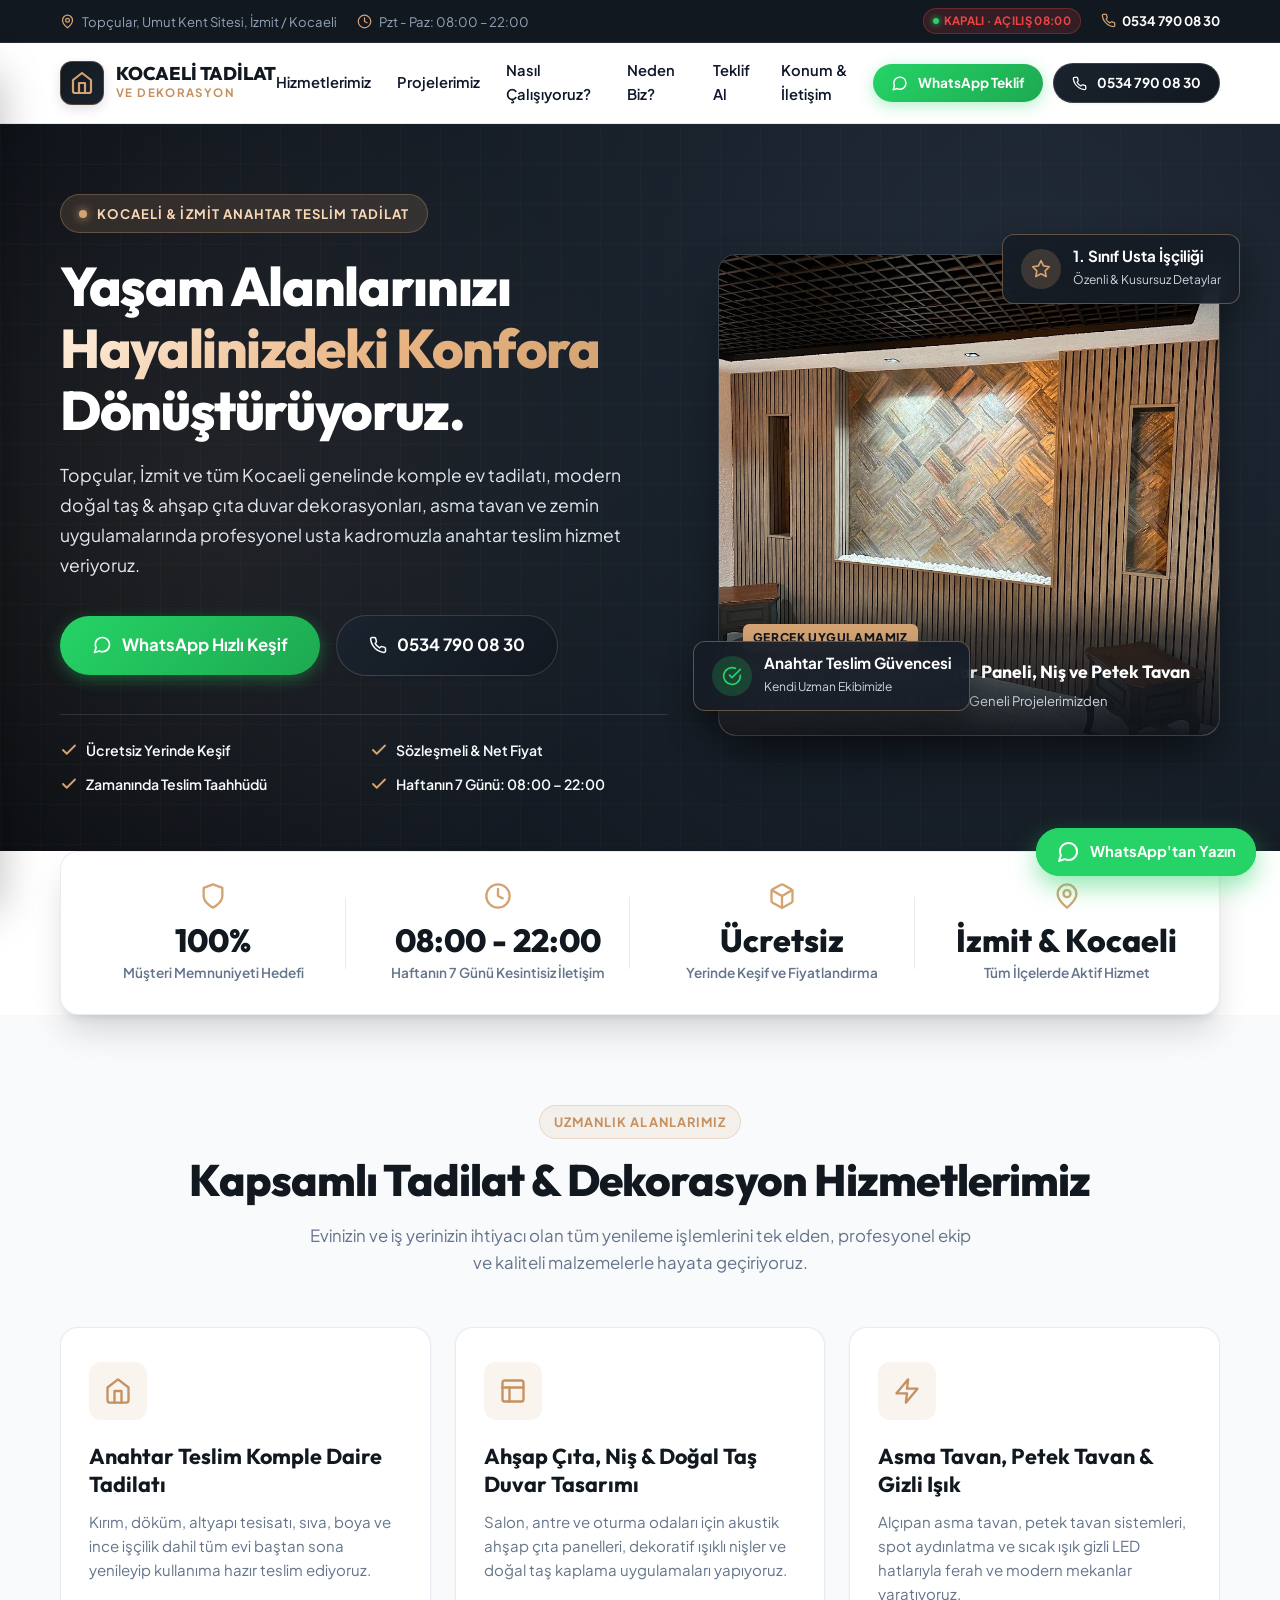
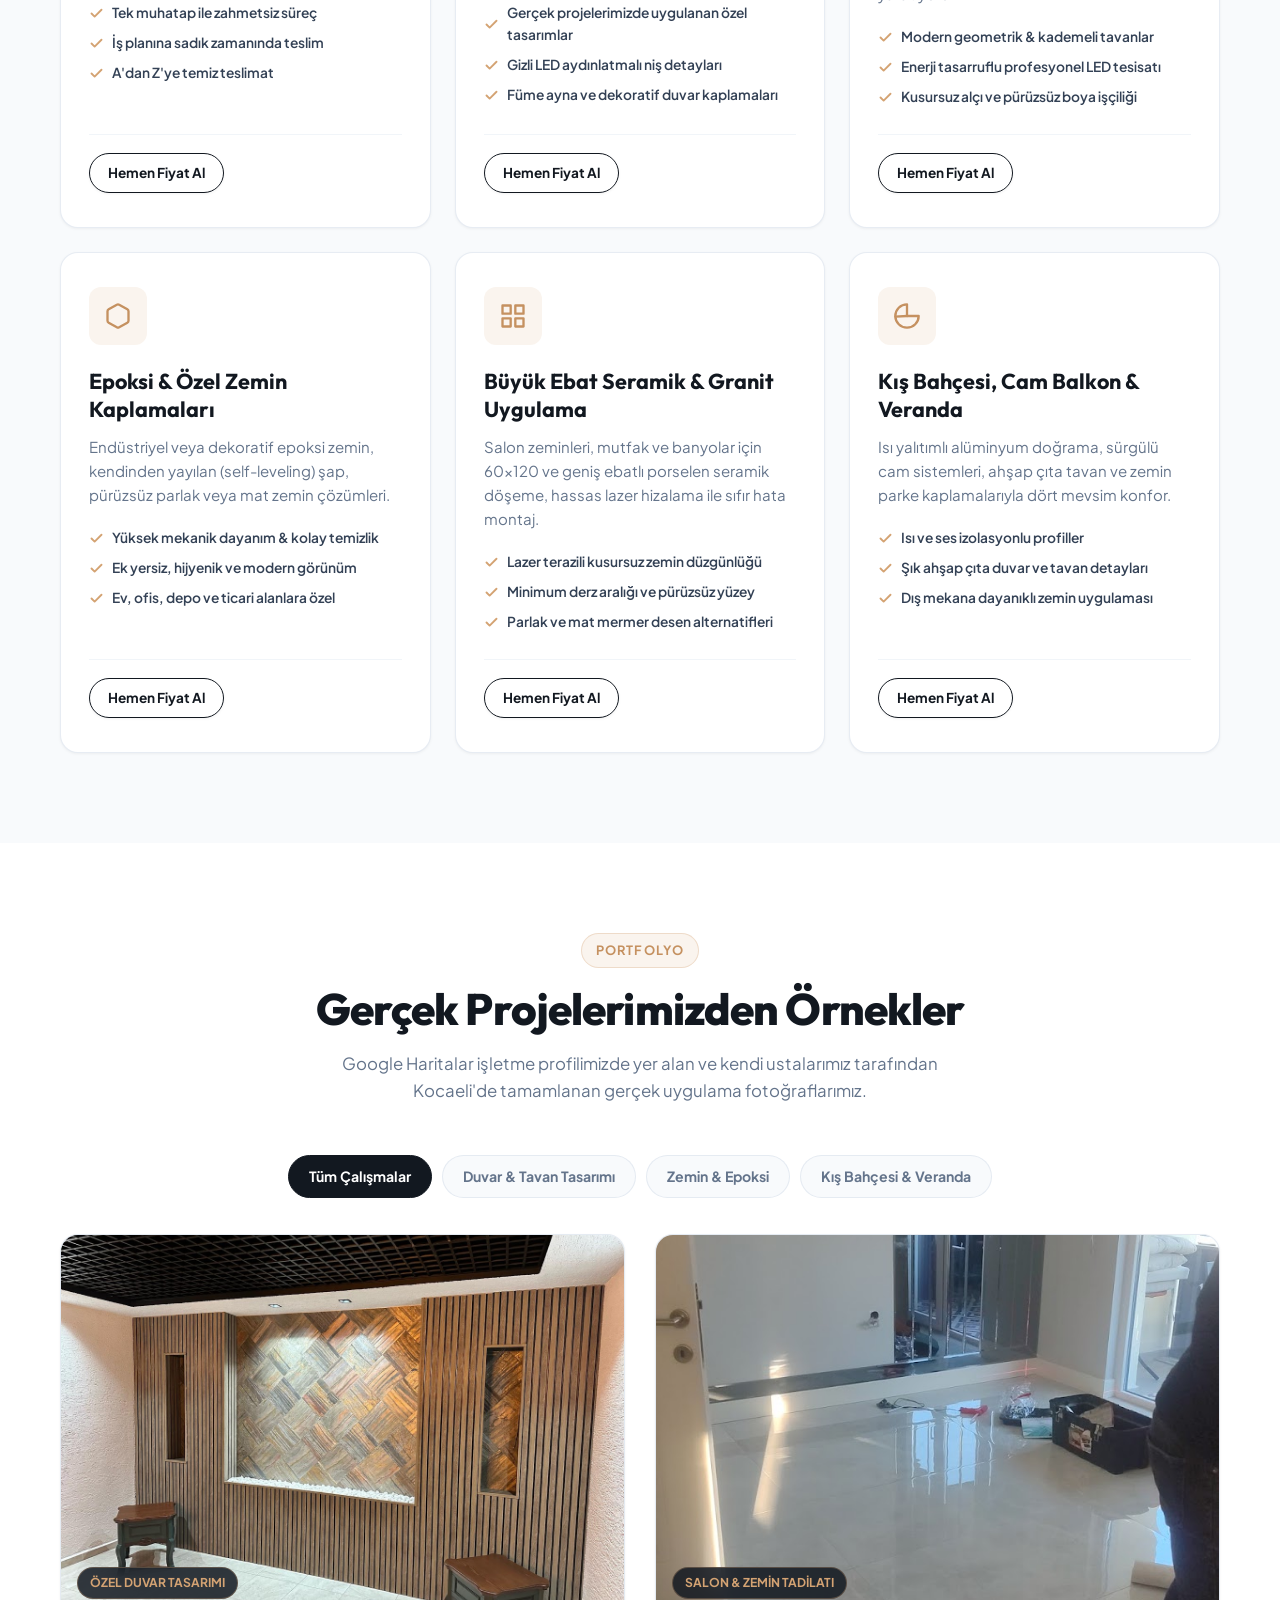
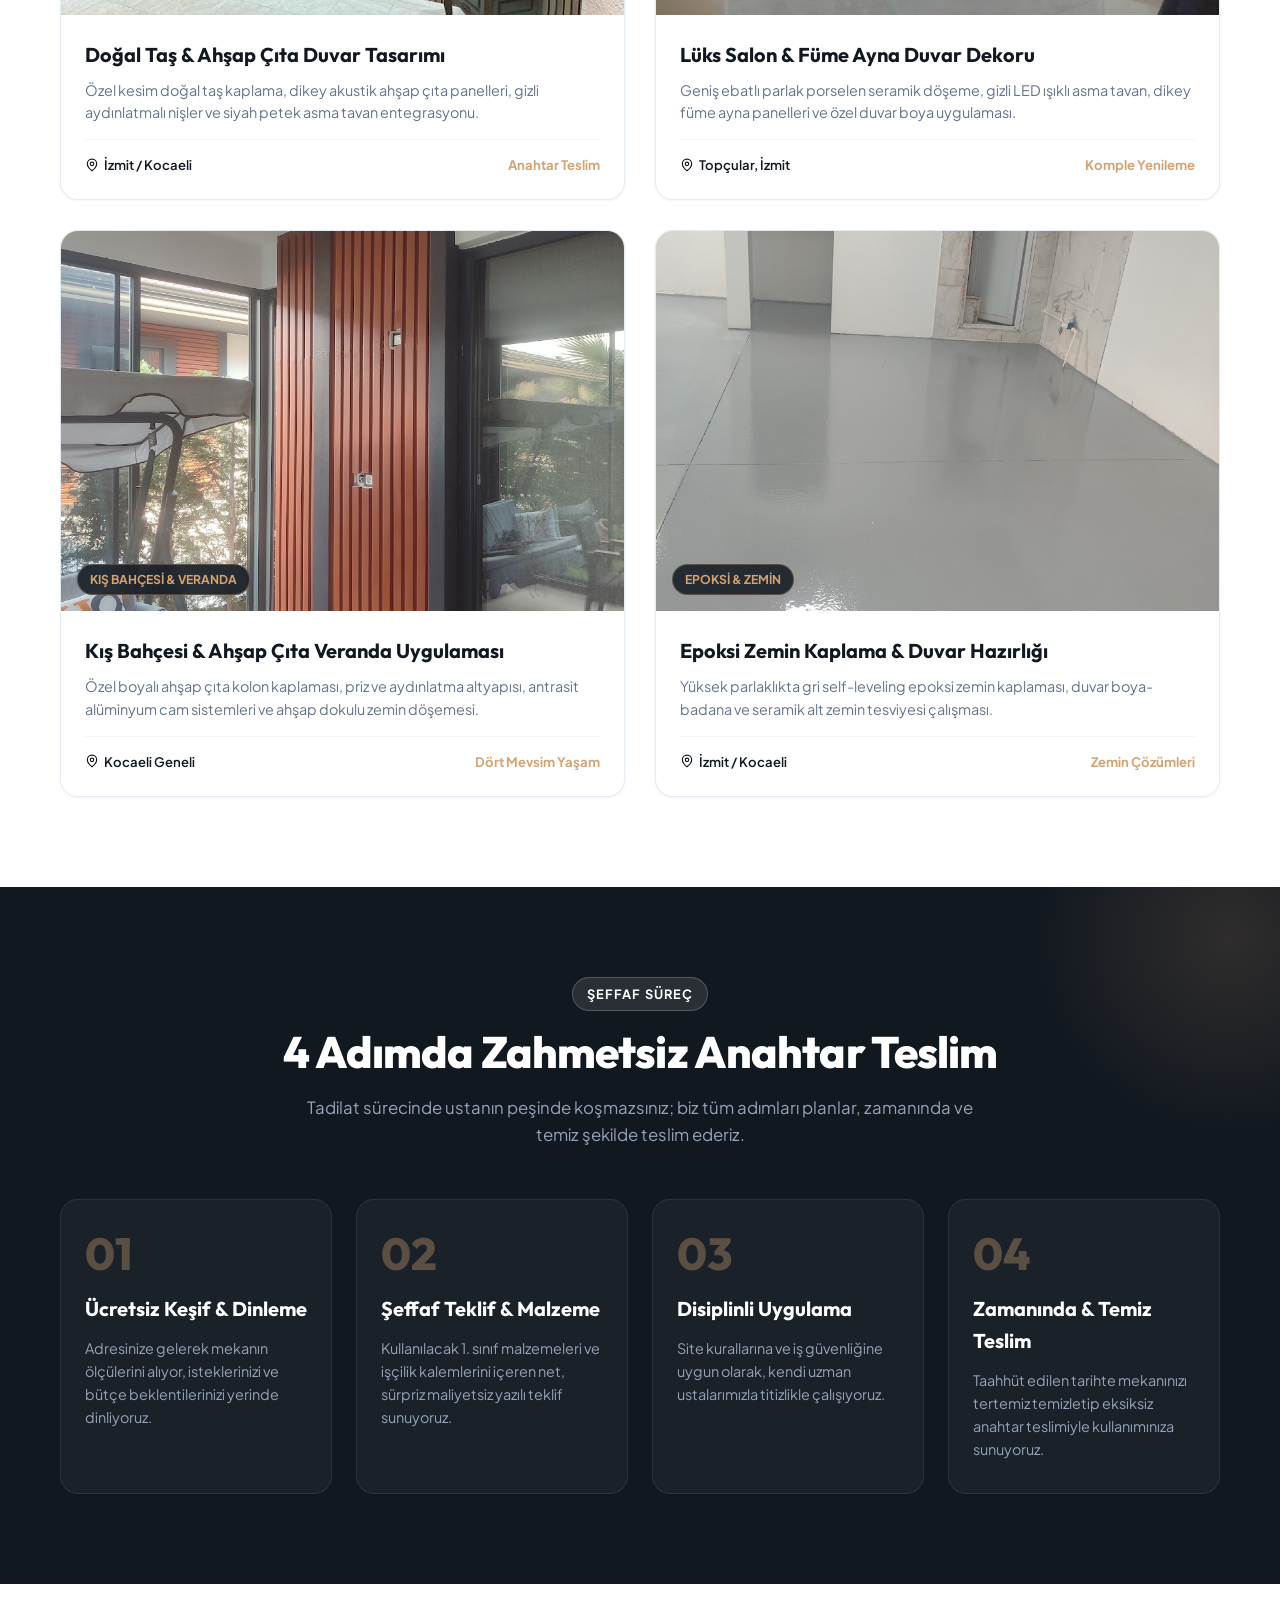
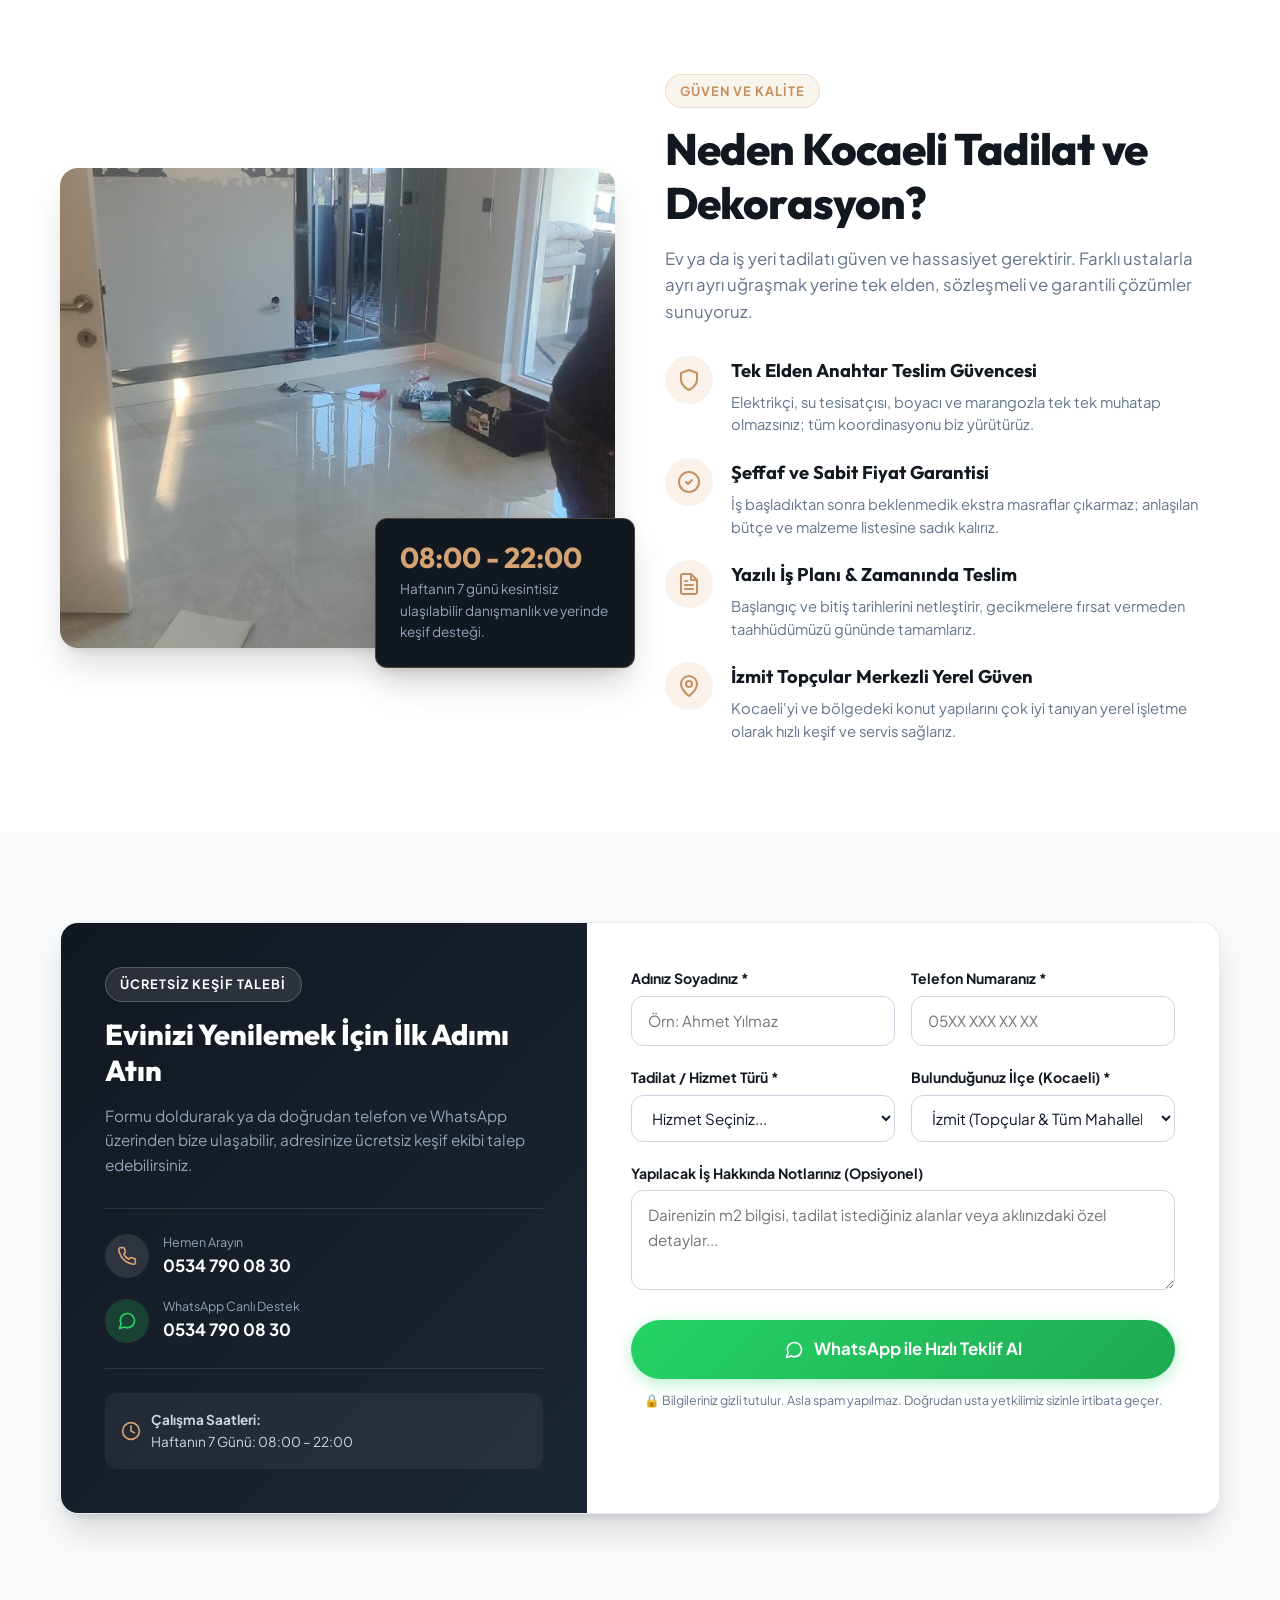
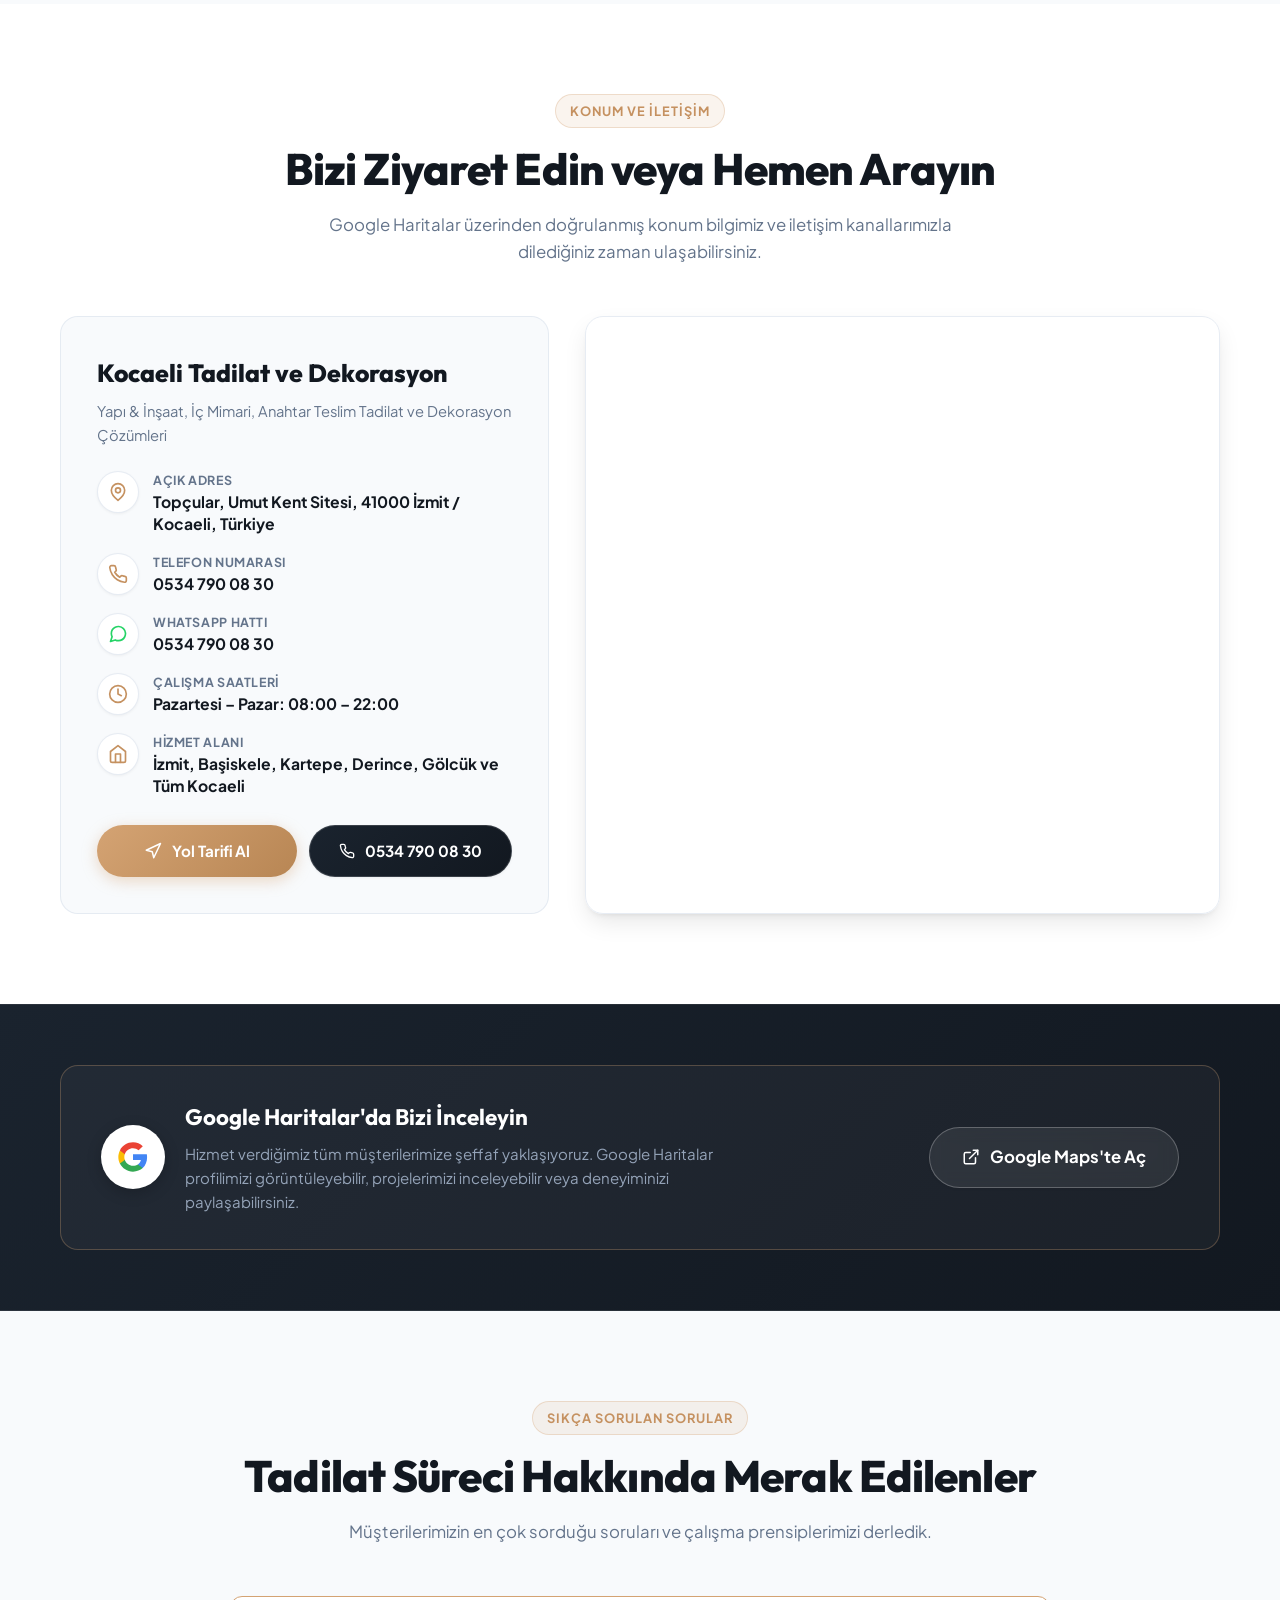
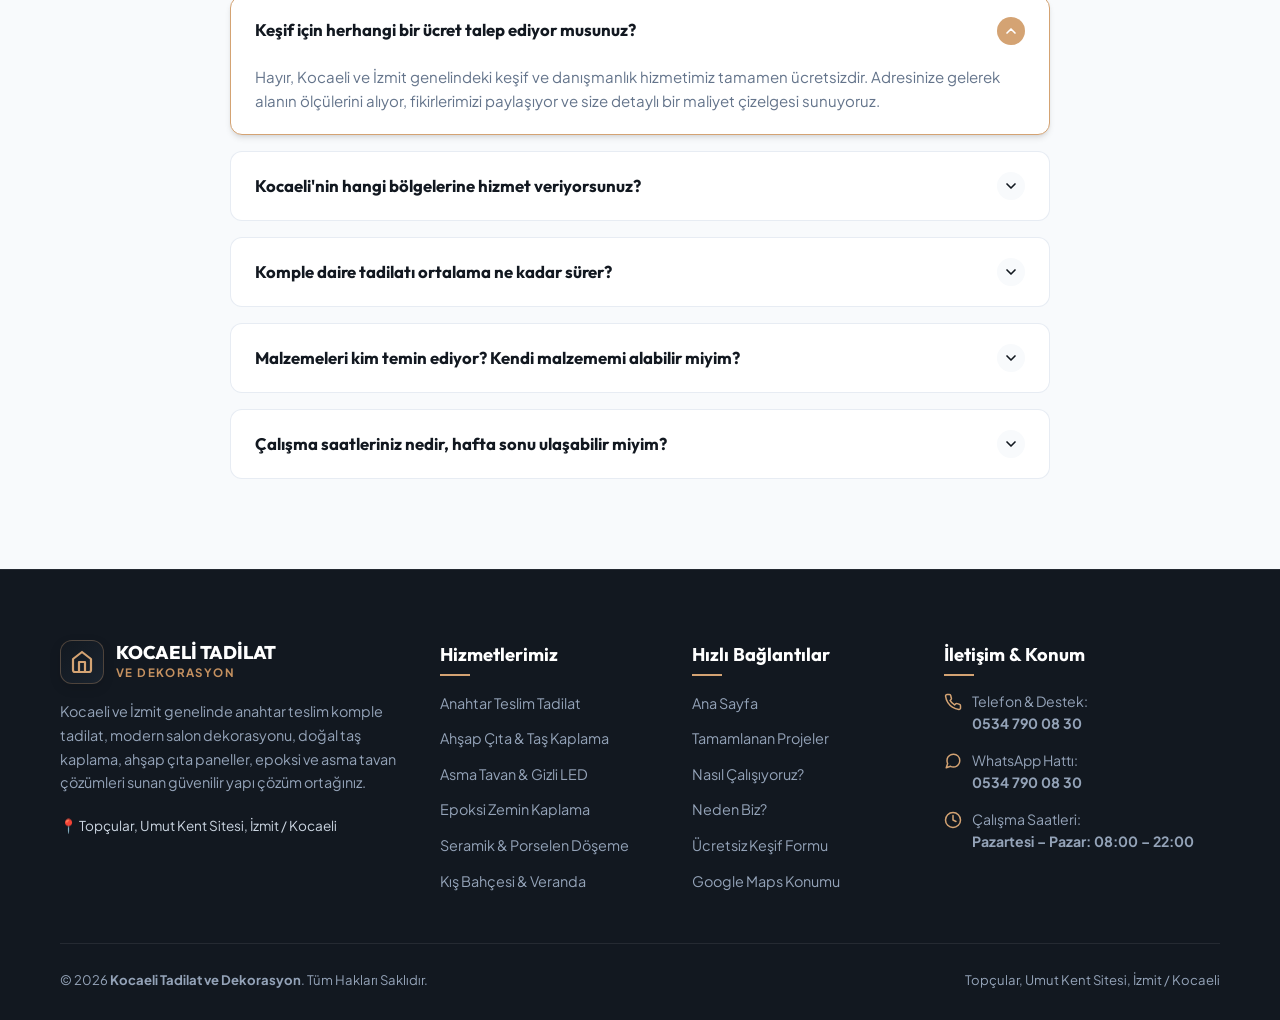
==== commit b3672a98: "Revize: Mobil menü, üst çubuk, okunabilirlik ve hero görsel uyumluluğu iyileştirildi" ====
--- a/index.html
+++ b/index.html
@@ -86,11 +86,12 @@
   <div class="top-bar">
     <div class="container">
       <div class="top-bar-left">
-        <div class="top-bar-item">
+        <div class="top-bar-item top-bar-address">
           <svg width="15" height="15" viewBox="0 0 24 24" fill="none" stroke="currentColor" stroke-width="2" stroke-linecap="round" stroke-linejoin="round"><path d="M20 10c0 6-8 12-8 12s-8-6-8-12a8 8 0 0 1 16 0Z"/><circle cx="12" cy="10" r="3"/></svg>
-          <span>Topçular, Umut Kent Sitesi, İzmit / Kocaeli</span>
-        </div>
-        <div class="top-bar-item">
+          <span class="desktop-text">Topçular, Umut Kent Sitesi, İzmit / Kocaeli</span>
+          <span class="mobile-text">İzmit / Kocaeli</span>
+        </div>
+        <div class="top-bar-item top-bar-hours">
           <svg width="15" height="15" viewBox="0 0 24 24" fill="none" stroke="currentColor" stroke-width="2" stroke-linecap="round" stroke-linejoin="round"><circle cx="12" cy="12" r="10"/><polyline points="12 6 12 12 16 14"/></svg>
           <span>Pzt - Paz: 08:00 – 22:00</span>
         </div>
@@ -99,7 +100,7 @@
         <div class="top-bar-item dynamic-status">
           <span class="badge-open">Şu An Açık · 22:00'a Kadar</span>
         </div>
-        <div class="top-bar-item">
+        <div class="top-bar-item top-bar-phone">
           <a href="tel:+905347900830" style="display:inline-flex; align-items:center; gap:6px; font-weight:700; color:#FFFFFF;">
             <svg width="15" height="15" viewBox="0 0 24 24" fill="none" stroke="currentColor" stroke-width="2" stroke-linecap="round" stroke-linejoin="round"><path d="M22 16.92v3a2 2 0 0 1-2.18 2 19.79 19.79 0 0 1-8.63-3.07 19.5 19.5 0 0 1-6-6 19.79 19.79 0 0 1-3.07-8.67A2 2 0 0 1 4.11 2h3a2 2 0 0 1 2 1.72 12.84 12.84 0 0 0 .7 2.81 2 2 0 0 1-.45 2.11L8.09 9.91a16 16 0 0 0 6 6l1.27-1.27a2 2 0 0 1 2.11-.45 12.84 12.84 0 0 0 2.81.7A2 2 0 0 1 22 16.92z"/></svg>
             0534 790 08 30
@@ -116,7 +117,7 @@
     <div class="container">
       <a href="#hero" class="brand-logo" aria-label="Kocaeli Tadilat ve Dekorasyon Ana Sayfa">
         <div class="brand-icon-box">
-          <svg width="26" height="26" viewBox="0 0 24 24" fill="none" stroke="currentColor" stroke-width="2.2" stroke-linecap="round" stroke-linejoin="round">
+          <svg width="24" height="24" viewBox="0 0 24 24" fill="none" stroke="currentColor" stroke-width="2.2" stroke-linecap="round" stroke-linejoin="round">
             <path d="M3 9l9-7 9 7v11a2 2 0 0 1-2 2H5a2 2 0 0 1-2-2z"/>
             <polyline points="9 22 9 12 15 12 15 22"/>
           </svg>
@@ -139,13 +140,19 @@
 
       <!-- Header CTAs -->
       <div class="header-actions">
-        <a href="https://wa.me/905347900830?text=Merhaba%20Kocaeli%20Tadilat%20ve%20Dekorasyon,%20%C3%BCcretsiz%20ke%C5%9Fif%20ve%20fiyat%20teklifi%20almak%20istiyorum." target="_blank" rel="noopener noreferrer" class="btn btn-whatsapp btn-sm" aria-label="WhatsApp ile Teklif Al">
+        <a href="https://wa.me/905347900830?text=Merhaba%20Kocaeli%20Tadilat%20ve%20Dekorasyon,%20%C3%BCcretsiz%20ke%C5%9Fif%20ve%20fiyat%20teklifi%20almak%20istiyorum." target="_blank" rel="noopener noreferrer" class="btn btn-whatsapp btn-sm header-cta-desktop" aria-label="WhatsApp ile Teklif Al">
           <svg width="17" height="17" viewBox="0 0 24 24" fill="none" stroke="currentColor" stroke-width="2" stroke-linecap="round" stroke-linejoin="round"><path d="M21 11.5a8.38 8.38 0 0 1-.9 3.8 8.5 8.5 0 0 1-7.6 4.7 8.38 8.38 0 0 1-3.8-.9L3 21l1.9-5.7a8.38 8.38 0 0 1-.9-3.8 8.5 8.5 0 0 1 4.7-7.6 8.38 8.38 0 0 1 3.8-.9h.5a8.48 8.48 0 0 1 8 8v.5z"/></svg>
           <span>WhatsApp Teklif</span>
         </a>
-        <a href="tel:+905347900830" class="btn btn-phone btn-sm" aria-label="Hemen Ara">
+        <a href="tel:+905347900830" class="btn btn-phone btn-sm header-cta-desktop" aria-label="Hemen Ara">
           <svg width="15" height="15" viewBox="0 0 24 24" fill="none" stroke="currentColor" stroke-width="2" stroke-linecap="round" stroke-linejoin="round"><path d="M22 16.92v3a2 2 0 0 1-2.18 2 19.79 19.79 0 0 1-8.63-3.07 19.5 19.5 0 0 1-6-6 19.79 19.79 0 0 1-3.07-8.67A2 2 0 0 1 4.11 2h3a2 2 0 0 1 2 1.72 12.84 12.84 0 0 0 .7 2.81 2 2 0 0 1-.45 2.11L8.09 9.91a16 16 0 0 0 6 6l1.27-1.27a2 2 0 0 1 2.11-.45 12.84 12.84 0 0 0 2.81.7A2 2 0 0 1 22 16.92z"/></svg>
           <span>0534 790 08 30</span>
+        </a>
+
+        <!-- Mobile Quick Call Pill (visible on mobile only) -->
+        <a href="tel:+905347900830" class="mobile-header-call-pill" aria-label="0534 790 08 30'u Ara">
+          <svg width="15" height="15" viewBox="0 0 24 24" fill="none" stroke="currentColor" stroke-width="2.2" stroke-linecap="round" stroke-linejoin="round"><path d="M22 16.92v3a2 2 0 0 1-2.18 2 19.79 19.79 0 0 1-8.63-3.07 19.5 19.5 0 0 1-6-6 19.79 19.79 0 0 1-3.07-8.67A2 2 0 0 1 4.11 2h3a2 2 0 0 1 2 1.72 12.84 12.84 0 0 0 .7 2.81 2 2 0 0 1-.45 2.11L8.09 9.91a16 16 0 0 0 6 6l1.27-1.27a2 2 0 0 1 2.11-.45 12.84 12.84 0 0 0 2.81.7A2 2 0 0 1 22 16.92z"/></svg>
+          <span>Ara</span>
         </a>
 
         <!-- Mobile Hamburger Button -->
--- a/assets/css/style.css
+++ b/assets/css/style.css
@@ -314,13 +314,13 @@
   display: flex;
   align-items: center;
   gap: 20px;
-  flex-wrap: wrap;
 }
 
 .top-bar-item {
   display: inline-flex;
   align-items: center;
   gap: 7px;
+  font-size: 0.82rem;
 }
 
 .top-bar-item svg {
@@ -330,6 +330,10 @@
 
 .top-bar-item a:hover {
   color: #FFFFFF;
+}
+
+.top-bar-address .mobile-text {
+  display: none;
 }
 
 .badge-open {
@@ -339,11 +343,12 @@
   background: rgba(37, 211, 102, 0.15);
   color: #25D366;
   border: 1px solid rgba(37, 211, 102, 0.3);
-  padding: 2px 8px;
+  padding: 3px 9px;
   border-radius: var(--radius-full);
   font-size: 0.72rem;
   font-weight: 700;
   text-transform: uppercase;
+  letter-spacing: 0.03em;
 }
 
 .badge-open::before {
@@ -362,17 +367,45 @@
   50% { opacity: 0.4; transform: scale(0.85); }
 }
 
+@media (max-width: 768px) {
+  .top-bar {
+    font-size: 0.76rem;
+  }
+  .top-bar .container {
+    min-height: 36px;
+    padding-left: 14px;
+    padding-right: 14px;
+  }
+  .top-bar-left, .top-bar-right {
+    gap: 10px;
+  }
+  .top-bar-address .desktop-text {
+    display: none;
+  }
+  .top-bar-address .mobile-text {
+    display: inline;
+    font-weight: 600;
+    color: #F1F5F9;
+  }
+  .top-bar-hours {
+    display: none;
+  }
+  .top-bar-phone {
+    display: none;
+  }
+}
+
 /* Sticky Header */
 .main-header {
   position: sticky;
   top: 0;
   left: 0;
   width: 100%;
-  background: rgba(255, 255, 255, 0.95);
+  background: rgba(255, 255, 255, 0.98);
   backdrop-filter: blur(14px);
   -webkit-backdrop-filter: blur(14px);
   z-index: 100;
-  border-bottom: 1px solid rgba(226, 232, 240, 0.8);
+  border-bottom: 1px solid rgba(226, 232, 240, 0.85);
   transition: all var(--transition-normal);
 }
 
@@ -393,11 +426,12 @@
   display: flex;
   align-items: center;
   gap: 12px;
+  flex-shrink: 0;
 }
 
 .brand-icon-box {
-  width: 46px;
-  height: 46px;
+  width: 44px;
+  height: 44px;
   border-radius: var(--radius-md);
   background: linear-gradient(135deg, var(--color-primary) 0%, var(--color-primary-light) 100%);
   display: flex;
@@ -435,7 +469,7 @@
 .nav-menu {
   display: flex;
   align-items: center;
-  gap: 28px;
+  gap: 26px;
 }
 
 .nav-link {
@@ -470,7 +504,25 @@
 .header-actions {
   display: flex;
   align-items: center;
-  gap: 12px;
+  gap: 10px;
+}
+
+.mobile-header-call-pill {
+  display: none;
+  align-items: center;
+  gap: 6px;
+  background: var(--color-primary);
+  color: #FFFFFF;
+  padding: 8px 14px;
+  border-radius: var(--radius-full);
+  font-size: 0.82rem;
+  font-weight: 700;
+  box-shadow: var(--shadow-sm);
+  transition: all var(--transition-fast);
+}
+
+.mobile-header-call-pill svg {
+  color: var(--color-secondary);
 }
 
 .hamburger-btn {
@@ -484,6 +536,7 @@
   background: var(--color-bg-light);
   border: 1px solid var(--border-light);
   cursor: pointer;
+  z-index: 1001;
 }
 
 .hamburger-btn span {
@@ -507,23 +560,80 @@
   transform: translateY(-7px) rotate(-45deg);
 }
 
+/* Header Responsive Rules */
+@media (max-width: 992px) {
+  .main-header {
+    --header-height: 64px;
+  }
+
+  .main-header .container {
+    height: 64px;
+    padding-left: 14px;
+    padding-right: 14px;
+  }
+
+  .brand-logo {
+    gap: 9px;
+  }
+
+  .brand-icon-box {
+    width: 36px;
+    height: 36px;
+    border-radius: 8px;
+  }
+
+  .brand-icon-box svg {
+    width: 20px;
+    height: 20px;
+  }
+
+  .brand-title {
+    font-size: 1rem;
+    line-height: 1.1;
+  }
+
+  .brand-subtitle {
+    font-size: 0.62rem;
+    letter-spacing: 0.08em;
+  }
+
+  /* HIDE DESKTOP NAV ON MOBILE/TABLET */
+  .nav-menu {
+    display: none !important;
+  }
+
+  /* HIDE DESKTOP WIDE CTA BUTTONS */
+  .header-cta-desktop {
+    display: none !important;
+  }
+
+  /* SHOW MOBILE QUICK CALL PILL & HAMBURGER */
+  .mobile-header-call-pill {
+    display: inline-flex;
+  }
+
+  .hamburger-btn {
+    display: flex !important;
+  }
+}
+
 /* Mobile Nav Drawer */
 .mobile-nav {
   position: fixed;
-  top: var(--header-height);
+  top: 64px;
   left: 0;
   width: 100%;
-  height: calc(100vh - var(--header-height));
+  height: calc(100vh - 64px);
   background: #FFFFFF;
-  z-index: 99;
-  padding: 30px 24px;
+  z-index: 999;
+  padding: 24px 20px 40px;
   display: flex;
   flex-direction: column;
   justify-content: space-between;
   transform: translateX(-100%);
   transition: transform var(--transition-normal);
   overflow-y: auto;
-  box-shadow: var(--shadow-xl);
+  box-shadow: 0 10px 40px rgba(0, 0, 0, 0.25);
 }
 
 .mobile-nav.open {
@@ -533,27 +643,47 @@
 .mobile-nav-links {
   display: flex;
   flex-direction: column;
-  gap: 18px;
+  gap: 2px;
 }
 
 .mobile-nav-link {
   font-family: var(--font-heading);
-  font-size: 1.25rem;
+  font-size: 1.15rem;
   font-weight: 700;
   color: var(--color-primary);
-  padding: 8px 0;
-  border-bottom: 1px solid var(--color-bg-light-alt);
-}
-
-.mobile-nav-link:hover {
+  padding: 13px 12px;
+  border-radius: 8px;
+  border-bottom: 1px solid #F1F5F9;
+  transition: all var(--transition-fast);
+  display: flex;
+  align-items: center;
+  justify-content: space-between;
+}
+
+.mobile-nav-link::after {
+  content: "→";
+  font-size: 1.1rem;
+  color: var(--color-secondary);
+  transition: transform var(--transition-fast);
+}
+
+.mobile-nav-link:active, .mobile-nav-link:hover {
+  background: #F8FAFC;
   color: var(--color-secondary-hover);
+  padding-left: 16px;
+}
+
+.mobile-nav-link:active::after, .mobile-nav-link:hover::after {
+  transform: translateX(4px);
 }
 
 .mobile-nav-cta {
   display: flex;
   flex-direction: column;
   gap: 12px;
-  margin-top: 30px;
+  margin-top: 24px;
+  padding-top: 20px;
+  border-top: 1px solid #E2E8F0;
 }
 
 /* --------------------------------------------------------------------------
@@ -628,10 +758,11 @@
   line-height: 1.14;
   letter-spacing: -0.025em;
   margin-bottom: 20px;
+  color: #FFFFFF;
 }
 
 .hero-title .highlight {
-  background: linear-gradient(135deg, #FFE8D6 0%, var(--color-secondary) 70%, #C59160 100%);
+  background: linear-gradient(135deg, #FFF1E0 0%, #E8B482 60%, #D4A373 100%);
   -webkit-background-clip: text;
   -webkit-text-fill-color: transparent;
 }
@@ -639,7 +770,7 @@
 .hero-description {
   font-size: 1.1rem;
   line-height: 1.7;
-  color: var(--color-text-light-muted);
+  color: #E2E8F0;
   margin-bottom: 34px;
 }
 
@@ -664,7 +795,7 @@
   align-items: center;
   gap: 8px;
   font-size: 0.88rem;
-  color: #E2E8F0;
+  color: #F8FAFC;
   font-weight: 600;
 }
 
@@ -730,7 +861,7 @@
 
 .hero-image-sub {
   font-size: 0.82rem;
-  color: var(--color-text-light-muted);
+  color: #CBD5E1;
 }
 
 /* Floating Badges on Hero */
@@ -781,12 +912,136 @@
 
 .floating-badge-text span {
   font-size: 0.75rem;
-  color: var(--color-text-light-muted);
+  color: #CBD5E1;
 }
 
 @keyframes float {
   0%, 100% { transform: translateY(0); }
   50% { transform: translateY(-8px); }
+}
+
+/* Hero Section Mobile Optimization */
+@media (max-width: 992px) {
+  .hero-section {
+    padding-top: 32px;
+    padding-bottom: 50px;
+  }
+
+  .hero-grid {
+    grid-template-columns: 1fr !important;
+    gap: 30px;
+  }
+
+  .hero-content {
+    max-width: 100%;
+  }
+
+  .hero-badge {
+    font-size: 0.72rem;
+    padding: 6px 12px;
+    margin-bottom: 14px;
+    white-space: normal;
+    line-height: 1.35;
+    letter-spacing: 0.05em;
+    max-width: 100%;
+  }
+
+  .hero-title {
+    font-size: clamp(1.75rem, 7vw, 2.3rem);
+    line-height: 1.22;
+    margin-bottom: 14px;
+    color: #FFFFFF;
+  }
+
+  .hero-description {
+    font-size: 0.98rem;
+    line-height: 1.62;
+    color: #E2E8F0;
+    margin-bottom: 24px;
+  }
+
+  .hero-actions {
+    flex-direction: column;
+    width: 100%;
+    gap: 10px;
+    margin-bottom: 24px;
+  }
+
+  .hero-actions .btn {
+    width: 100%;
+    justify-content: center;
+    padding: 14px 18px;
+    font-size: 0.98rem;
+  }
+
+  .hero-trust-list {
+    grid-template-columns: 1fr;
+    gap: 10px;
+    padding-top: 18px;
+  }
+
+  .hero-showcase {
+    width: 100%;
+    margin-top: 4px;
+  }
+
+  .hero-image-card {
+    height: 290px;
+    border-radius: 14px;
+  }
+
+  .hero-image-card img {
+    height: 100%;
+    width: 100%;
+    object-fit: cover;
+    object-position: center;
+  }
+
+  .hero-image-overlay {
+    padding: 16px 14px 14px;
+  }
+
+  .hero-image-caption {
+    font-size: 0.95rem;
+    line-height: 1.3;
+  }
+
+  .hero-image-sub {
+    font-size: 0.76rem;
+  }
+
+  .floating-badge {
+    animation: none;
+    padding: 8px 12px;
+    border-radius: 10px;
+  }
+
+  .floating-badge.badge-top {
+    top: 10px;
+    right: 10px;
+  }
+
+  .floating-badge.badge-bottom {
+    display: none;
+  }
+
+  .floating-badge-icon {
+    width: 32px;
+    height: 32px;
+  }
+
+  .floating-badge-icon svg {
+    width: 16px;
+    height: 16px;
+  }
+
+  .floating-badge-text strong {
+    font-size: 0.8rem;
+  }
+
+  .floating-badge-text span {
+    font-size: 0.68rem;
+  }
 }
 
 /* --------------------------------------------------------------------------
@@ -846,6 +1101,42 @@
   color: var(--color-text-muted);
 }
 
+@media (max-width: 768px) {
+  .stats-banner {
+    margin-top: -16px;
+  }
+
+  .stats-card {
+    grid-template-columns: repeat(2, 1fr) !important;
+    padding: 16px 12px;
+    gap: 12px;
+    border-radius: 14px;
+  }
+
+  .stat-item {
+    padding: 6px 4px;
+  }
+
+  .stat-item:not(:last-child)::after {
+    display: none !important;
+  }
+
+  .stat-icon svg {
+    width: 22px;
+    height: 22px;
+  }
+
+  .stat-value {
+    font-size: 1.4rem;
+    margin-bottom: 3px;
+  }
+
+  .stat-label {
+    font-size: 0.74rem;
+    line-height: 1.3;
+  }
+}
+
 /* --------------------------------------------------------------------------
    8. Services Section
    -------------------------------------------------------------------------- */
@@ -855,8 +1146,19 @@
 
 .services-grid {
   display: grid;
-  grid-template-columns: repeat(auto-fit, minmax(340px, 1fr));
-  gap: 28px;
+  grid-template-columns: repeat(auto-fit, minmax(280px, 1fr));
+  gap: 24px;
+}
+
+@media (max-width: 768px) {
+  .services-grid {
+    grid-template-columns: 1fr;
+    gap: 16px;
+  }
+  .service-card {
+    padding: 24px 20px;
+    border-radius: var(--radius-md);
+  }
 }
 
 .service-card {
@@ -1030,6 +1332,23 @@
   overflow: hidden;
   background: #E2E8F0;
   cursor: pointer;
+}
+
+@media (max-width: 768px) {
+  .gallery-image-wrapper {
+    height: 240px;
+  }
+  .gallery-details {
+    padding: 18px 16px;
+  }
+  .gallery-filters {
+    gap: 6px;
+    margin-bottom: 22px;
+  }
+  .gallery-filter-btn {
+    padding: 7px 14px;
+    font-size: 0.8rem;
+  }
 }
 
 .gallery-image-wrapper img {
@@ -1252,6 +1571,21 @@
   box-shadow: var(--shadow-xl);
   border: 1px solid var(--border-gold);
   max-width: 260px;
+}
+
+@media (max-width: 992px) {
+  .why-us-image-main {
+    height: 300px;
+  }
+  .why-us-accent-badge {
+    position: static;
+    margin-top: 14px;
+    max-width: 100%;
+    padding: 18px;
+  }
+  .why-us-accent-badge strong {
+    font-size: 1.5rem;
+  }
 }
 
 .why-us-accent-badge strong {
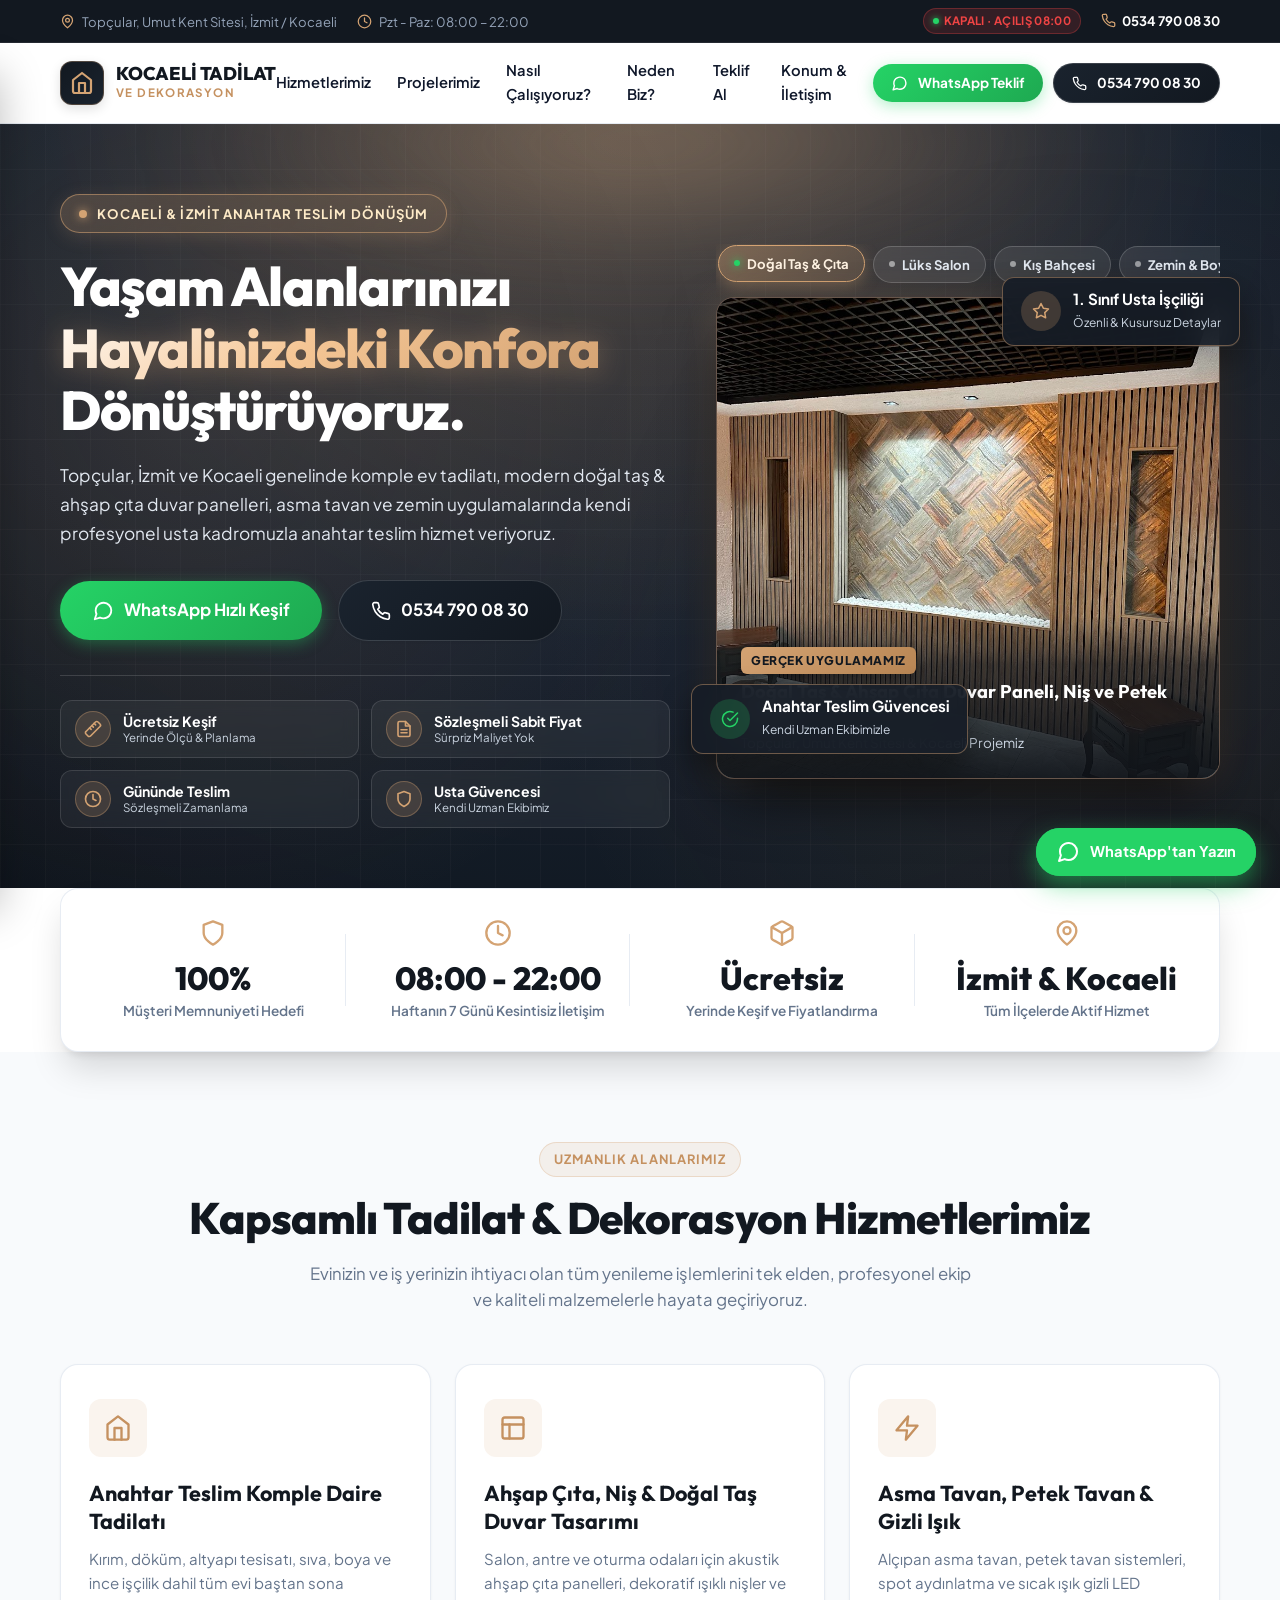
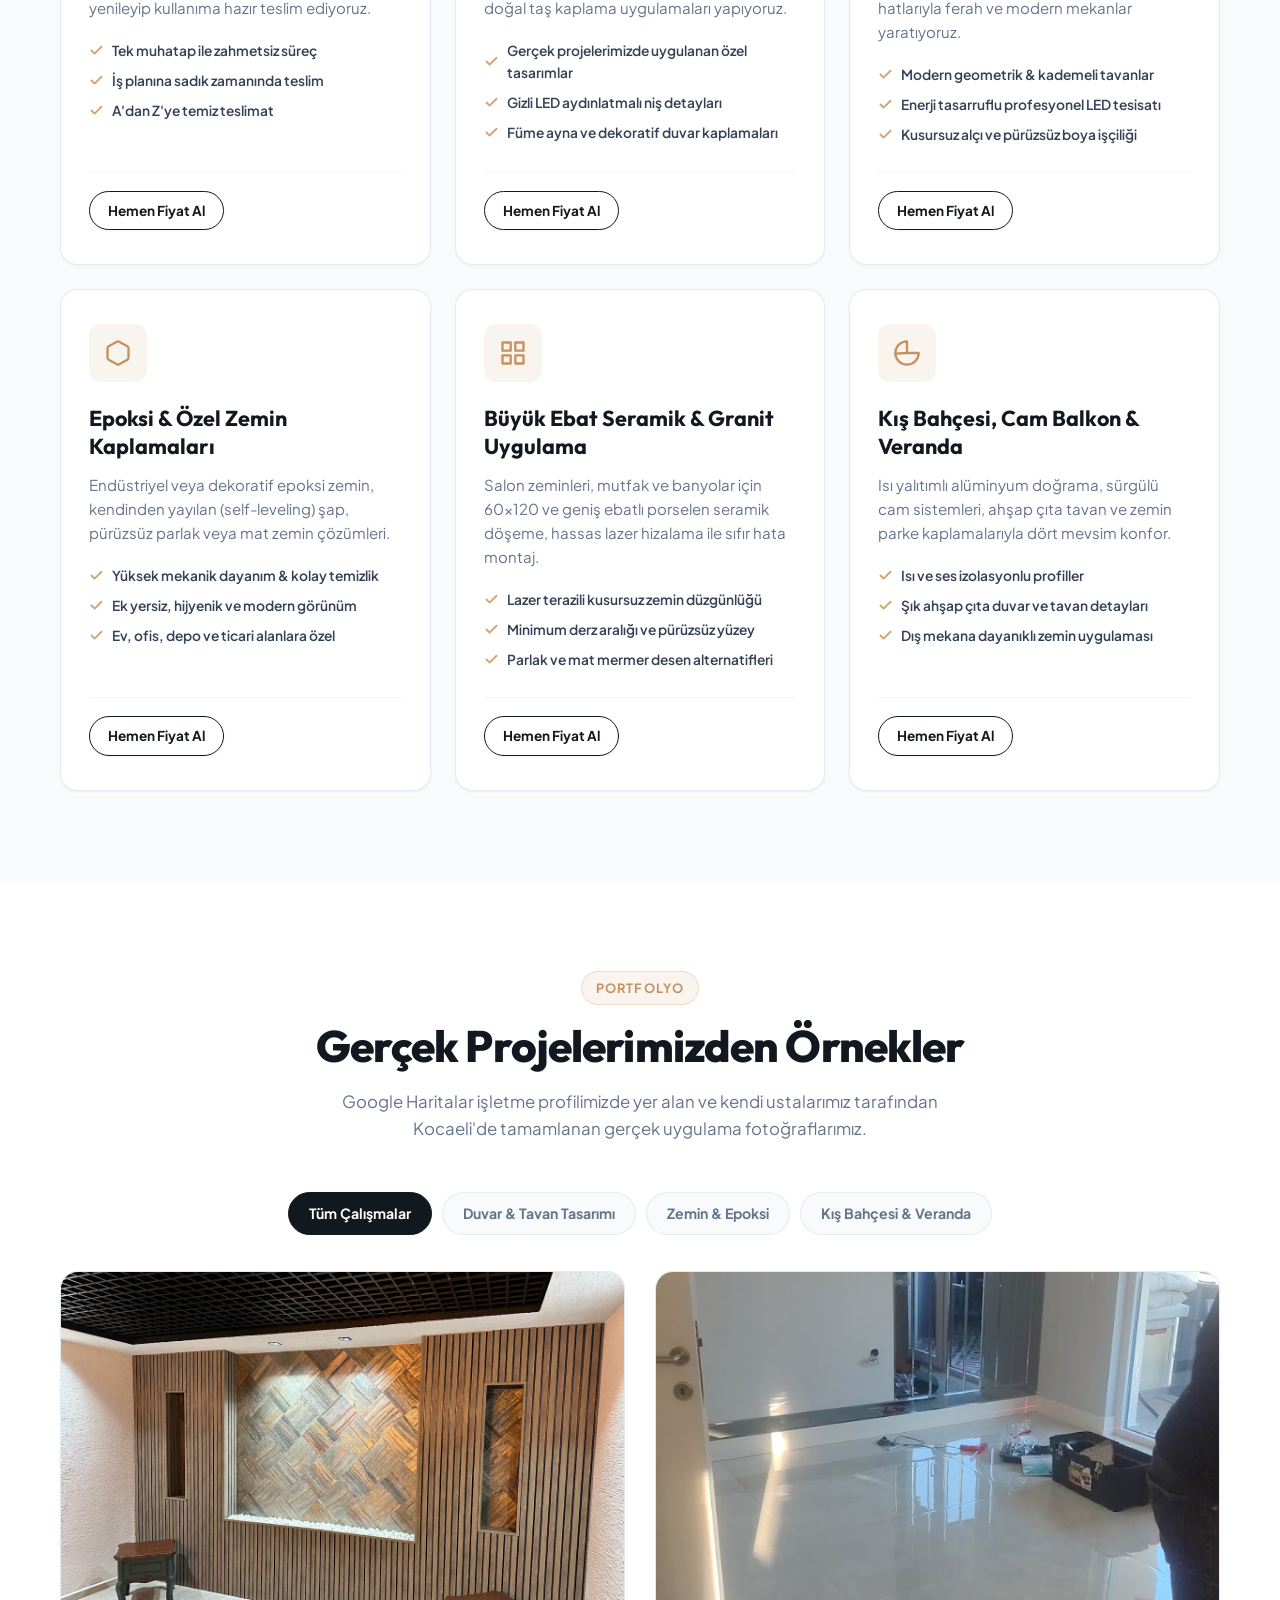
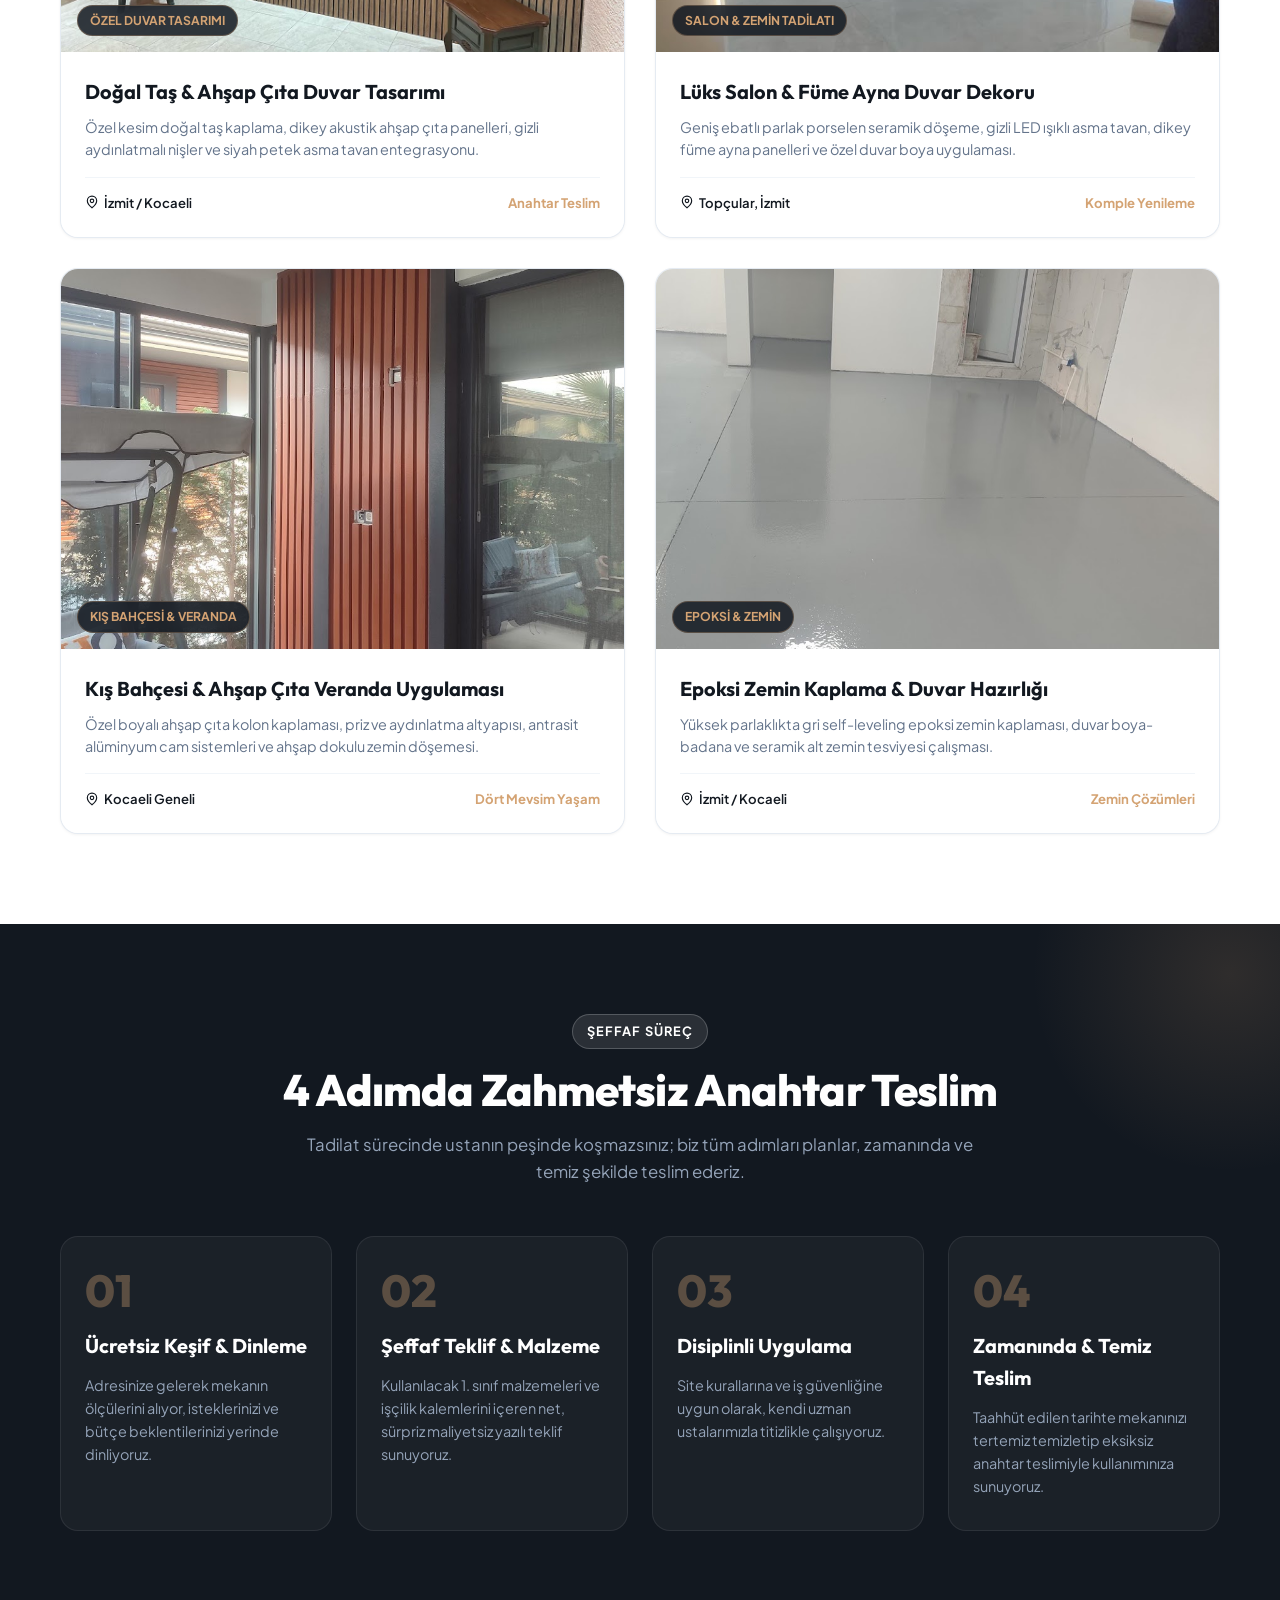
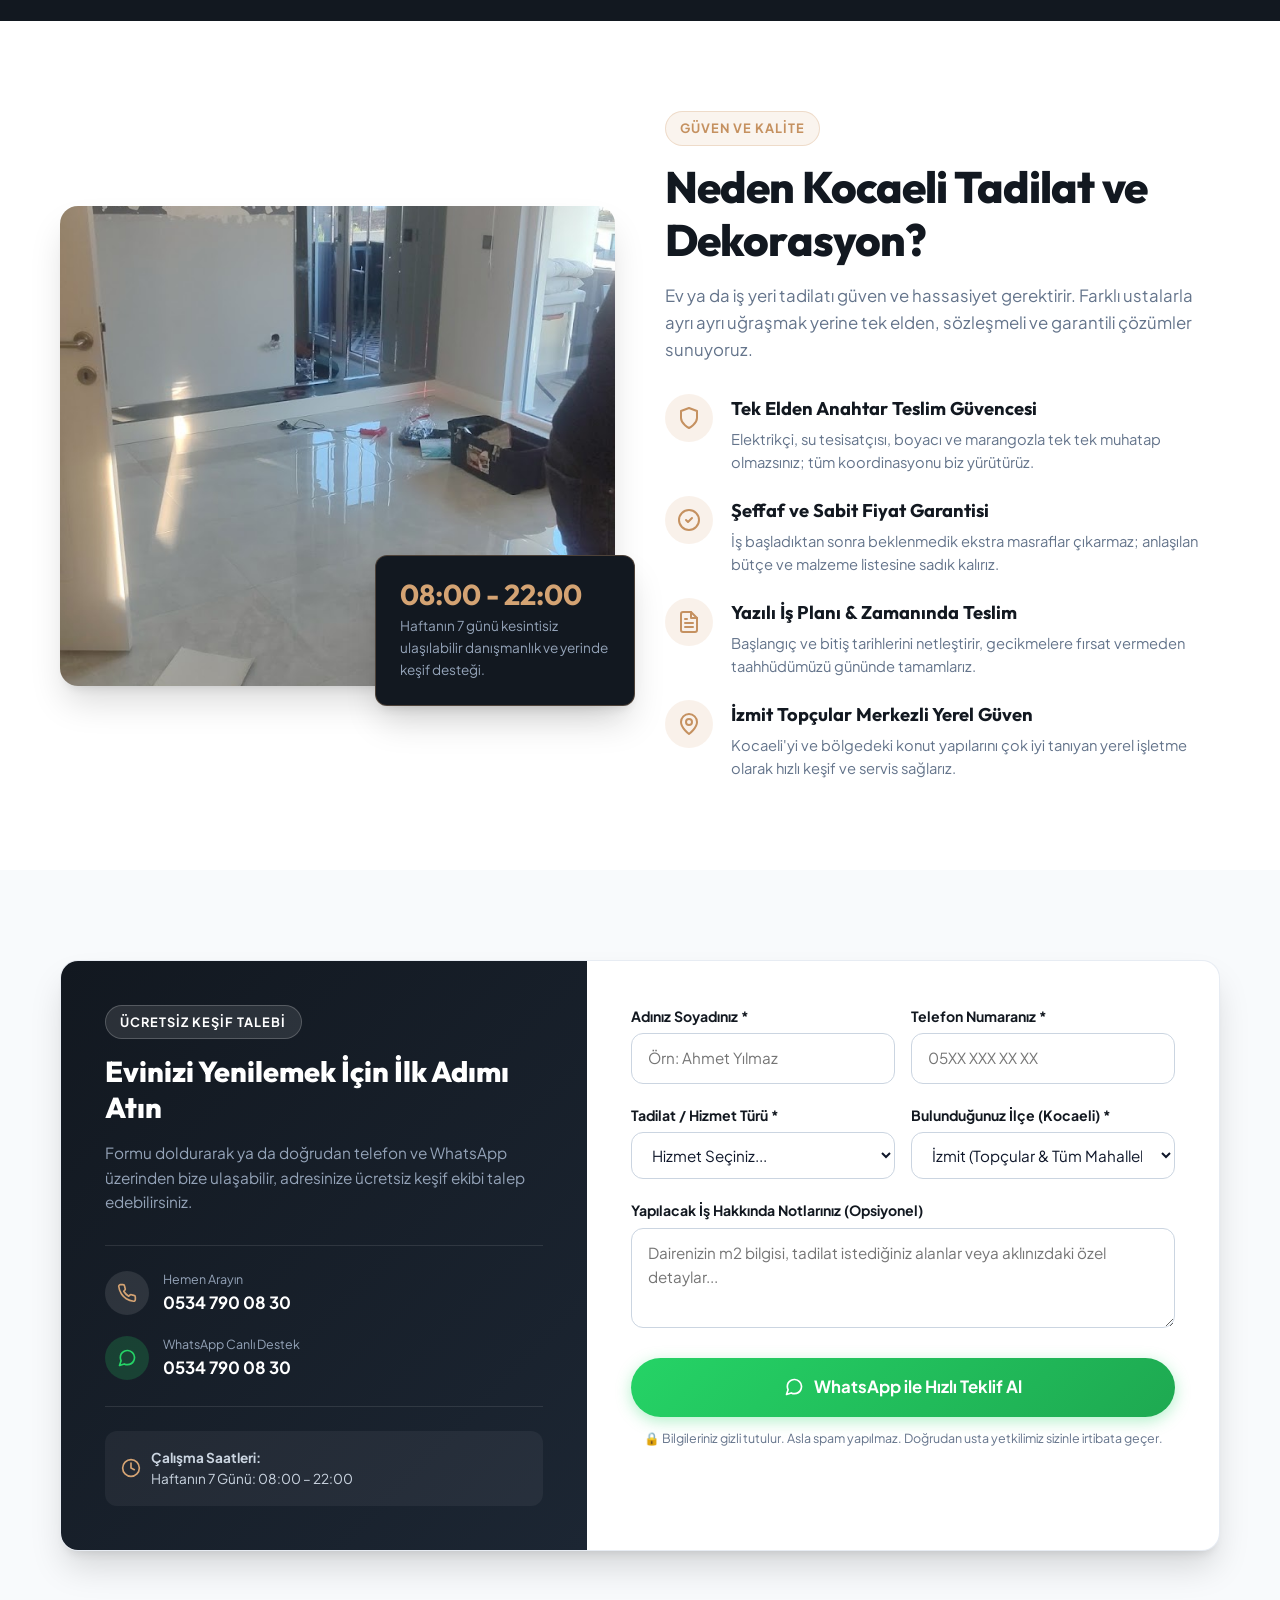
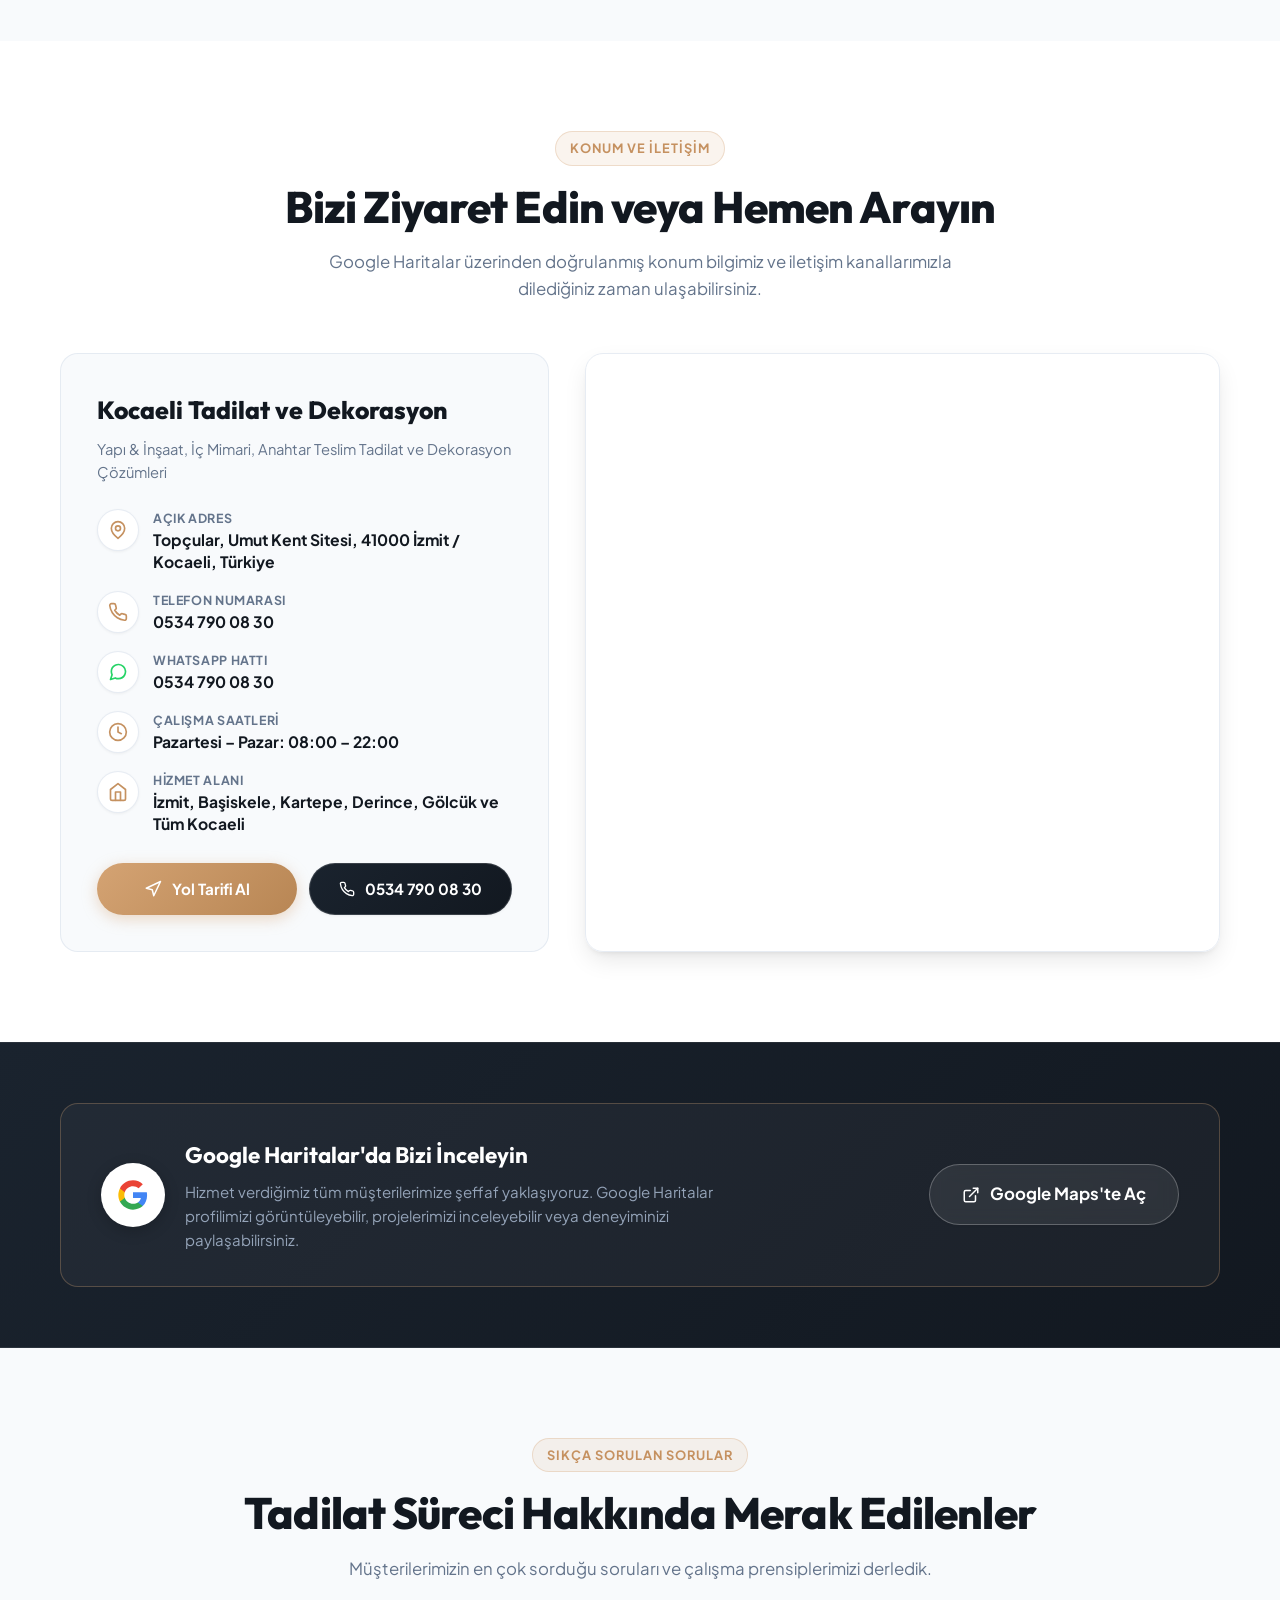
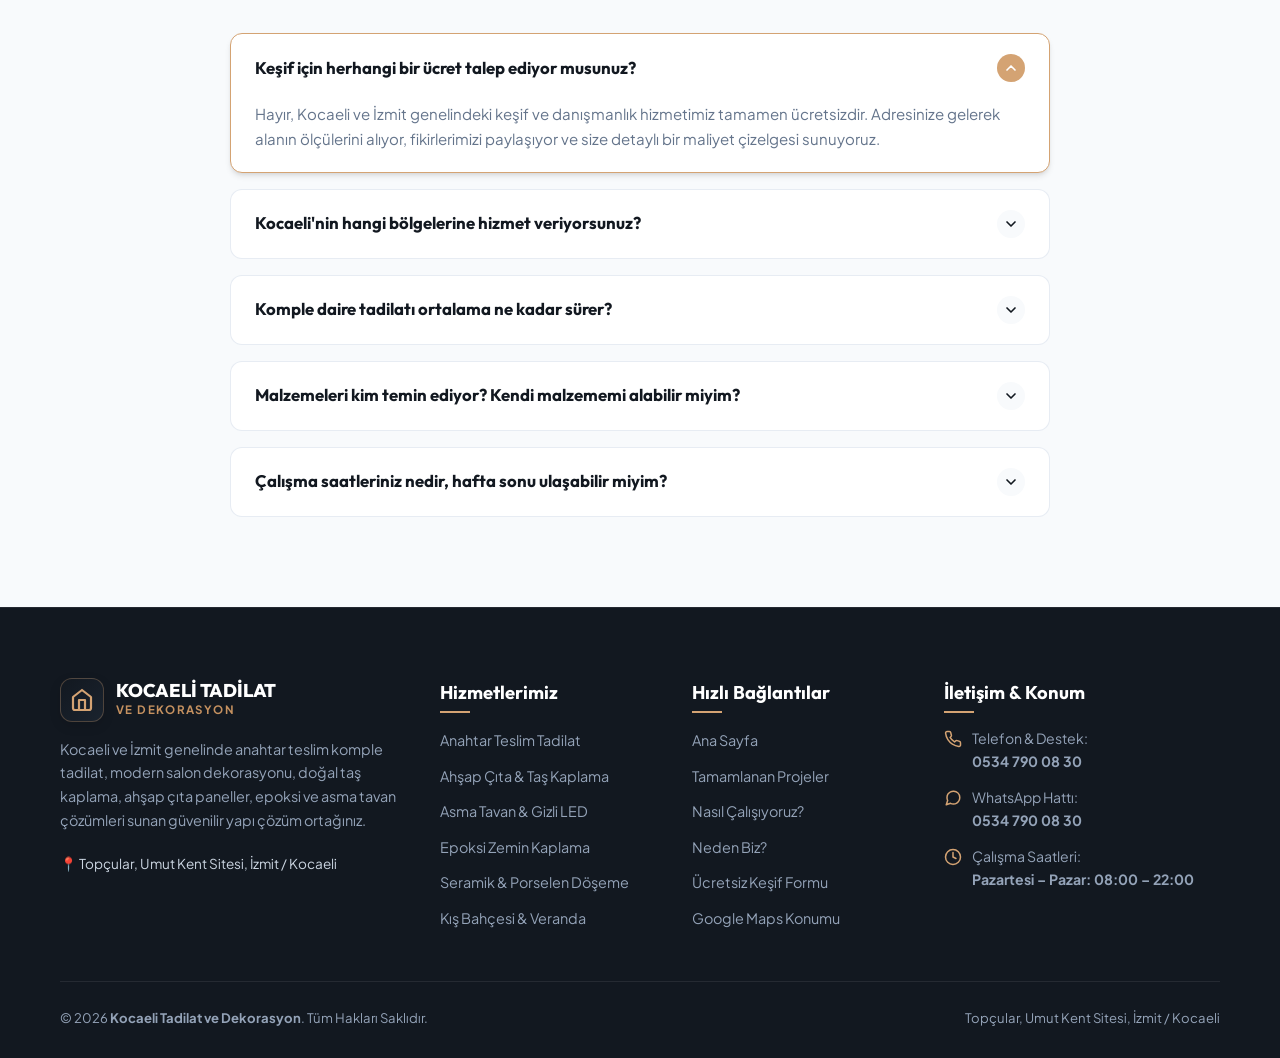
==== commit 16fc5abe: "Revize: Mobilde aydınlık ve dinamik mimari hero tasarımı, interaktif proje hapları ve cam güven kart" ====
--- a/index.html
+++ b/index.html
@@ -198,7 +198,7 @@
         <div class="hero-content reveal">
           <div class="hero-badge">
             <span class="pulse-icon"></span>
-            <span>KOCAELİ & İZMİT ANAHTAR TESLİM TADİLAT</span>
+            <span>KOCAELİ & İZMİT ANAHTAR TESLİM DÖNÜŞÜM</span>
           </div>
 
           <h1 class="hero-title">
@@ -206,69 +206,107 @@
           </h1>
 
           <p class="hero-description">
-            Topçular, İzmit ve tüm Kocaeli genelinde komple ev tadilatı, modern doğal taş & ahşap çıta duvar dekorasyonları, asma tavan ve zemin uygulamalarında profesyonel usta kadromuzla anahtar teslim hizmet veriyoruz.
+            Topçular, İzmit ve Kocaeli genelinde komple ev tadilatı, modern doğal taş & ahşap çıta duvar panelleri, asma tavan ve zemin uygulamalarında kendi profesyonel usta kadromuzla anahtar teslim hizmet veriyoruz.
           </p>
 
           <div class="hero-actions">
             <a href="https://wa.me/905347900830?text=Merhaba%20Kocaeli%20Tadilat%20ve%20Dekorasyon,%20evim/i%C5%9F%20yerim%20i%C3%A7in%20%C3%BCcretsiz%20ke%C5%9Fif%20ve%20fiyat%20teklifi%20almak%20istiyorum." target="_blank" rel="noopener noreferrer" class="btn btn-whatsapp btn-lg">
-              <svg width="20" height="20" viewBox="0 0 24 24" fill="none" stroke="currentColor" stroke-width="2" stroke-linecap="round" stroke-linejoin="round"><path d="M21 11.5a8.38 8.38 0 0 1-.9 3.8 8.5 8.5 0 0 1-7.6 4.7 8.38 8.38 0 0 1-3.8-.9L3 21l1.9-5.7a8.38 8.38 0 0 1-.9-3.8 8.5 8.5 0 0 1 4.7-7.6 8.38 8.38 0 0 1 3.8-.9h.5a8.48 8.48 0 0 1 8 8v.5z"/></svg>
+              <svg width="22" height="22" viewBox="0 0 24 24" fill="none" stroke="currentColor" stroke-width="2" stroke-linecap="round" stroke-linejoin="round"><path d="M21 11.5a8.38 8.38 0 0 1-.9 3.8 8.5 8.5 0 0 1-7.6 4.7 8.38 8.38 0 0 1-3.8-.9L3 21l1.9-5.7a8.38 8.38 0 0 1-.9-3.8 8.5 8.5 0 0 1 4.7-7.6 8.38 8.38 0 0 1 3.8-.9h.5a8.48 8.48 0 0 1 8 8v.5z"/></svg>
               <span>WhatsApp Hızlı Keşif</span>
             </a>
 
             <a href="tel:+905347900830" class="btn btn-phone btn-lg">
-              <svg width="18" height="18" viewBox="0 0 24 24" fill="none" stroke="currentColor" stroke-width="2" stroke-linecap="round" stroke-linejoin="round"><path d="M22 16.92v3a2 2 0 0 1-2.18 2 19.79 19.79 0 0 1-8.63-3.07 19.5 19.5 0 0 1-6-6 19.79 19.79 0 0 1-3.07-8.67A2 2 0 0 1 4.11 2h3a2 2 0 0 1 2 1.72 12.84 12.84 0 0 0 .7 2.81 2 2 0 0 1-.45 2.11L8.09 9.91a16 16 0 0 0 6 6l1.27-1.27a2 2 0 0 1 2.11-.45 12.84 12.84 0 0 0 2.81.7A2 2 0 0 1 22 16.92z"/></svg>
+              <svg width="20" height="20" viewBox="0 0 24 24" fill="none" stroke="currentColor" stroke-width="2" stroke-linecap="round" stroke-linejoin="round"><path d="M22 16.92v3a2 2 0 0 1-2.18 2 19.79 19.79 0 0 1-8.63-3.07 19.5 19.5 0 0 1-6-6 19.79 19.79 0 0 1-3.07-8.67A2 2 0 0 1 4.11 2h3a2 2 0 0 1 2 1.72 12.84 12.84 0 0 0 .7 2.81 2 2 0 0 1-.45 2.11L8.09 9.91a16 16 0 0 0 6 6l1.27-1.27a2 2 0 0 1 2.11-.45 12.84 12.84 0 0 0 2.81.7A2 2 0 0 1 22 16.92z"/></svg>
               <span>0534 790 08 30</span>
             </a>
           </div>
 
-          <div class="hero-trust-list">
-            <div class="hero-trust-item">
-              <svg width="18" height="18" viewBox="0 0 24 24" fill="none" stroke="currentColor" stroke-width="2.5" stroke-linecap="round" stroke-linejoin="round"><polyline points="20 6 9 17 4 12"/></svg>
-              <span>Ücretsiz Yerinde Keşif</span>
-            </div>
-            <div class="hero-trust-item">
-              <svg width="18" height="18" viewBox="0 0 24 24" fill="none" stroke="currentColor" stroke-width="2.5" stroke-linecap="round" stroke-linejoin="round"><polyline points="20 6 9 17 4 12"/></svg>
-              <span>Sözleşmeli & Net Fiyat</span>
-            </div>
-            <div class="hero-trust-item">
-              <svg width="18" height="18" viewBox="0 0 24 24" fill="none" stroke="currentColor" stroke-width="2.5" stroke-linecap="round" stroke-linejoin="round"><polyline points="20 6 9 17 4 12"/></svg>
-              <span>Zamanında Teslim Taahhüdü</span>
-            </div>
-            <div class="hero-trust-item">
-              <svg width="18" height="18" viewBox="0 0 24 24" fill="none" stroke="currentColor" stroke-width="2.5" stroke-linecap="round" stroke-linejoin="round"><polyline points="20 6 9 17 4 12"/></svg>
-              <span>Haftanın 7 Günü: 08:00 – 22:00</span>
-            </div>
-          </div>
-        </div>
-
-        <!-- Hero Showcase Card (Using real Google Maps Photo project-4.jpg) -->
+          <div class="hero-trust-grid">
+            <div class="hero-trust-card">
+              <div class="trust-card-icon">
+                <svg width="18" height="18" viewBox="0 0 24 24" fill="none" stroke="currentColor" stroke-width="2.2" stroke-linecap="round" stroke-linejoin="round"><path d="M21.3 8.7 8.7 21.3c-1 1-2.5 1-3.4 0l-2.6-2.6c-1-1-1-2.5 0-3.4L15.3 2.7c1-1 2.5-1 3.4 0l2.6 2.6c1 1 1 2.4 0 3.4Z"/><path d="m7.5 10.5 2 2"/><path d="m10.5 7.5 2 2"/><path d="m13.5 4.5 2 2"/></svg>
+              </div>
+              <div class="trust-card-text">
+                <strong>Ücretsiz Keşif</strong>
+                <span>Yerinde Ölçü & Planlama</span>
+              </div>
+            </div>
+            <div class="hero-trust-card">
+              <div class="trust-card-icon">
+                <svg width="18" height="18" viewBox="0 0 24 24" fill="none" stroke="currentColor" stroke-width="2.2" stroke-linecap="round" stroke-linejoin="round"><path d="M14 2H6a2 2 0 0 0-2 2v16a2 2 0 0 0 2 2h12a2 2 0 0 0 2-2V8z"/><polyline points="14 2 14 8 20 8"/><line x1="16" y1="13" x2="8" y2="13"/><line x1="16" y1="17" x2="8" y2="17"/></svg>
+              </div>
+              <div class="trust-card-text">
+                <strong>Sözleşmeli Sabit Fiyat</strong>
+                <span>Sürpriz Maliyet Yok</span>
+              </div>
+            </div>
+            <div class="hero-trust-card">
+              <div class="trust-card-icon">
+                <svg width="18" height="18" viewBox="0 0 24 24" fill="none" stroke="currentColor" stroke-width="2.2" stroke-linecap="round" stroke-linejoin="round"><circle cx="12" cy="12" r="10"/><polyline points="12 6 12 12 16 14"/></svg>
+              </div>
+              <div class="trust-card-text">
+                <strong>Gününde Teslim</strong>
+                <span>Sözleşmeli Zamanlama</span>
+              </div>
+            </div>
+            <div class="hero-trust-card">
+              <div class="trust-card-icon">
+                <svg width="18" height="18" viewBox="0 0 24 24" fill="none" stroke="currentColor" stroke-width="2.2" stroke-linecap="round" stroke-linejoin="round"><path d="M12 22s8-4 8-10V5l-8-3-8 3v7c0 6 8 10 8 10z"/></svg>
+              </div>
+              <div class="trust-card-text">
+                <strong>Usta Güvencesi</strong>
+                <span>Kendi Uzman Ekibimiz</span>
+              </div>
+            </div>
+          </div>
+        </div>
+
+        <!-- Interactive Hero Showcase Card with Real Google Maps Photos -->
         <div class="hero-showcase reveal reveal-delay-1">
-          <div class="floating-badge badge-top">
-            <div class="floating-badge-icon">
-              <svg width="20" height="20" viewBox="0 0 24 24" fill="none" stroke="currentColor" stroke-width="2" stroke-linecap="round" stroke-linejoin="round"><polygon points="12 2 15.09 8.26 22 9.27 17 14.14 18.18 21.02 12 17.77 5.82 21.02 7 14.14 2 9.27 8.91 8.26 12 2"/></svg>
-            </div>
-            <div class="floating-badge-text">
-              <strong>1. Sınıf Usta İşçiliği</strong>
-              <span>Özenli & Kusursuz Detaylar</span>
-            </div>
-          </div>
-
-          <div class="hero-image-card">
-            <img src="assets/images/project-4.jpg" alt="Kocaeli Tadilat ve Dekorasyon Gerçek Proje Uygulaması" loading="eager" fetchpriority="high">
-            <div class="hero-image-overlay">
-              <span class="hero-image-tag">GERÇEK UYGULAMAMIZ</span>
-              <p class="hero-image-caption">Doğal Taş & Ahşap Çıta Duvar Paneli, Niş ve Petek Tavan</p>
-              <p class="hero-image-sub">Topçular, Umut Kent Sitesi & Kocaeli Geneli Projelerimizden</p>
-            </div>
-          </div>
-
-          <div class="floating-badge badge-bottom">
-            <div class="floating-badge-icon" style="background: rgba(37, 211, 102, 0.2); color:#25D366;">
-              <svg width="20" height="20" viewBox="0 0 24 24" fill="none" stroke="currentColor" stroke-width="2" stroke-linecap="round" stroke-linejoin="round"><path d="M22 11.08V12a10 10 0 1 1-5.93-9.14"/><polyline points="22 4 12 14.01 9 11.01"/></svg>
-            </div>
-            <div class="floating-badge-text">
-              <strong>Anahtar Teslim Güvencesi</strong>
-              <span>Kendi Uzman Ekibimizle</span>
+          <!-- Interactive Project Switcher Chips -->
+          <div class="hero-project-pills" role="tablist" aria-label="Gerçek Uygulama Projeleri">
+            <button class="hero-pill active" data-img="assets/images/project-4.jpg" data-caption="Doğal Taş & Ahşap Çıta Duvar Paneli, Niş ve Petek Tavan" data-sub="Topçular, Umut Kent Sitesi & Kocaeli Projemiz">
+              <span class="pill-dot"></span> Doğal Taş & Çıta
+            </button>
+            <button class="hero-pill" data-img="assets/images/project-1.jpg" data-caption="Modern Salon, Parlak Zemin & Gizli Işık Asma Tavan" data-sub="Komple Daire ve Villa Yenileme">
+              <span class="pill-dot"></span> Lüks Salon
+            </button>
+            <button class="hero-pill" data-img="assets/images/project-3.jpg" data-caption="Kış Bahçesi, Cam Balkon & Akustik Ahşap Kaplama" data-sub="Konforlu Dış Mekan & Veranda">
+              <span class="pill-dot"></span> Kış Bahçesi
+            </button>
+            <button class="hero-pill" data-img="assets/images/project-2.jpg" data-caption="Epoksi Zemin Kaplama & Altyapı Hazırlık" data-sub="Pürüzsüz ve Dayanıklı Yüzeyler">
+              <span class="pill-dot"></span> Zemin & Boya
+            </button>
+          </div>
+
+          <div class="hero-image-card-container">
+            <div class="floating-badge badge-top">
+              <div class="floating-badge-icon">
+                <svg width="18" height="18" viewBox="0 0 24 24" fill="none" stroke="currentColor" stroke-width="2" stroke-linecap="round" stroke-linejoin="round"><polygon points="12 2 15.09 8.26 22 9.27 17 14.14 18.18 21.02 12 17.77 5.82 21.02 7 14.14 2 9.27 8.91 8.26 12 2"/></svg>
+              </div>
+              <div class="floating-badge-text">
+                <strong>1. Sınıf Usta İşçiliği</strong>
+                <span>Özenli & Kusursuz Detaylar</span>
+              </div>
+            </div>
+
+            <div class="hero-image-card">
+              <img id="hero-display-img" src="assets/images/project-4.jpg" alt="Kocaeli Tadilat ve Dekorasyon Gerçek Proje Uygulaması" loading="eager" fetchpriority="high">
+              <div class="hero-image-overlay">
+                <span class="hero-image-tag">GERÇEK UYGULAMAMIZ</span>
+                <p class="hero-image-caption" id="hero-display-caption">Doğal Taş & Ahşap Çıta Duvar Paneli, Niş ve Petek Tavan</p>
+                <p class="hero-image-sub" id="hero-display-sub">Topçular, Umut Kent Sitesi & Kocaeli Projemiz</p>
+              </div>
+            </div>
+
+            <div class="floating-badge badge-bottom">
+              <div class="floating-badge-icon" style="background: rgba(37, 211, 102, 0.2); color:#25D366;">
+                <svg width="18" height="18" viewBox="0 0 24 24" fill="none" stroke="currentColor" stroke-width="2" stroke-linecap="round" stroke-linejoin="round"><path d="M22 11.08V12a10 10 0 1 1-5.93-9.14"/><polyline points="22 4 12 14.01 9 11.01"/></svg>
+              </div>
+              <div class="floating-badge-text">
+                <strong>Anahtar Teslim Güvencesi</strong>
+                <span>Kendi Uzman Ekibimizle</span>
+              </div>
             </div>
           </div>
         </div>
--- a/assets/css/style.css
+++ b/assets/css/style.css
@@ -370,9 +370,11 @@
 @media (max-width: 768px) {
   .top-bar {
     font-size: 0.76rem;
+    background: linear-gradient(180deg, #0D131B 0%, #121924 100%);
+    border-bottom: 1px solid rgba(212, 163, 115, 0.22);
   }
   .top-bar .container {
-    min-height: 36px;
+    min-height: 38px;
     padding-left: 14px;
     padding-right: 14px;
   }
@@ -385,13 +387,17 @@
   .top-bar-address .mobile-text {
     display: inline;
     font-weight: 600;
-    color: #F1F5F9;
+    color: #F8FAFC;
   }
   .top-bar-hours {
     display: none;
   }
   .top-bar-phone {
     display: none;
+  }
+  .badge-open {
+    font-size: 0.70rem;
+    padding: 2.5px 8px;
   }
 }
 
@@ -511,18 +517,26 @@
   display: none;
   align-items: center;
   gap: 6px;
-  background: var(--color-primary);
+  background: linear-gradient(135deg, var(--color-primary) 0%, #1e293b 100%);
   color: #FFFFFF;
   padding: 8px 14px;
   border-radius: var(--radius-full);
   font-size: 0.82rem;
   font-weight: 700;
-  box-shadow: var(--shadow-sm);
+  border: 1px solid rgba(212, 163, 115, 0.45);
+  box-shadow: 0 2px 10px rgba(0, 0, 0, 0.12);
   transition: all var(--transition-fast);
 }
 
 .mobile-header-call-pill svg {
   color: var(--color-secondary);
+}
+
+.mobile-header-call-pill:hover, .mobile-header-call-pill:active {
+  background: var(--color-primary-light);
+  border-color: var(--color-secondary);
+  color: #FFFFFF;
+  transform: translateY(-1px);
 }
 
 .hamburger-btn {
@@ -691,10 +705,12 @@
    -------------------------------------------------------------------------- */
 .hero-section {
   position: relative;
-  background: radial-gradient(circle at 80% 20%, #202A36 0%, var(--color-primary) 70%, #0A0D11 100%);
+  background: 
+    radial-gradient(circle at 50% -10%, rgba(212, 163, 115, 0.35) 0%, rgba(24, 33, 46, 0.95) 55%, #0D131B 100%),
+    linear-gradient(180deg, #182332 0%, #0F1722 100%);
   color: #FFFFFF;
   padding-top: 70px;
-  padding-bottom: 90px;
+  padding-bottom: 95px;
   overflow: hidden;
 }
 
@@ -706,17 +722,34 @@
   right: 0;
   bottom: 0;
   background-image: 
-    radial-gradient(circle at 15% 50%, rgba(212, 163, 115, 0.08) 0%, transparent 40%),
-    linear-gradient(rgba(255, 255, 255, 0.02) 1px, transparent 1px),
-    linear-gradient(90deg, rgba(255, 255, 255, 0.02) 1px, transparent 1px);
-  background-size: 100% 100%, 40px 40px, 40px 40px;
+    radial-gradient(circle at 15% 35%, rgba(212, 163, 115, 0.15) 0%, transparent 45%),
+    radial-gradient(circle at 85% 65%, rgba(212, 163, 115, 0.1) 0%, transparent 45%),
+    linear-gradient(rgba(255, 255, 255, 0.025) 1px, transparent 1px),
+    linear-gradient(90deg, rgba(255, 255, 255, 0.025) 1px, transparent 1px);
+  background-size: 100% 100%, 100% 100%, 45px 45px, 45px 45px;
   pointer-events: none;
+}
+
+/* Warm architectural cove ceiling light glow */
+.hero-section::after {
+  content: "";
+  position: absolute;
+  top: -80px;
+  left: 50%;
+  transform: translateX(-50%);
+  width: 80%;
+  max-width: 900px;
+  height: 200px;
+  background: radial-gradient(ellipse at center, rgba(245, 198, 149, 0.3) 0%, rgba(212, 163, 115, 0.1) 50%, transparent 75%);
+  filter: blur(50px);
+  pointer-events: none;
+  z-index: 1;
 }
 
 .hero-grid {
   display: grid;
   grid-template-columns: 1.15fr 0.95fr;
-  gap: 50px;
+  gap: 46px;
   align-items: center;
   position: relative;
   z-index: 2;
@@ -730,9 +763,9 @@
   display: inline-flex;
   align-items: center;
   gap: 10px;
-  background: rgba(212, 163, 115, 0.15);
-  border: 1px solid var(--border-gold);
-  color: #F8D7B5;
+  background: linear-gradient(135deg, rgba(212, 163, 115, 0.22) 0%, rgba(212, 163, 115, 0.08) 100%);
+  border: 1px solid rgba(212, 163, 115, 0.55);
+  color: #FEEBC8;
   padding: 8px 18px;
   border-radius: var(--radius-full);
   font-size: 0.82rem;
@@ -740,7 +773,8 @@
   letter-spacing: 0.08em;
   text-transform: uppercase;
   margin-bottom: 22px;
-  backdrop-filter: blur(8px);
+  backdrop-filter: blur(10px);
+  box-shadow: 0 4px 18px rgba(212, 163, 115, 0.18);
 }
 
 .hero-badge span.pulse-icon {
@@ -762,16 +796,17 @@
 }
 
 .hero-title .highlight {
-  background: linear-gradient(135deg, #FFF1E0 0%, #E8B482 60%, #D4A373 100%);
+  background: linear-gradient(135deg, #FFF9F2 0%, #F5C695 45%, #D4A373 100%);
   -webkit-background-clip: text;
   -webkit-text-fill-color: transparent;
+  filter: drop-shadow(0 2px 14px rgba(212, 163, 115, 0.4));
 }
 
 .hero-description {
-  font-size: 1.1rem;
-  line-height: 1.7;
+  font-size: 1.08rem;
+  line-height: 1.68;
   color: #E2E8F0;
-  margin-bottom: 34px;
+  margin-bottom: 32px;
 }
 
 .hero-actions {
@@ -779,33 +814,129 @@
   align-items: center;
   gap: 16px;
   flex-wrap: wrap;
-  margin-bottom: 38px;
-}
-
-.hero-trust-list {
+  margin-bottom: 34px;
+}
+
+/* Glassmorphic Trust Cards */
+.hero-trust-grid {
   display: grid;
   grid-template-columns: repeat(2, 1fr);
   gap: 12px;
   padding-top: 24px;
-  border-top: 1px solid rgba(255, 255, 255, 0.12);
-}
-
-.hero-trust-item {
-  display: flex;
-  align-items: center;
-  gap: 8px;
-  font-size: 0.88rem;
-  color: #F8FAFC;
-  font-weight: 600;
-}
-
-.hero-trust-item svg {
+  border-top: 1px solid rgba(255, 255, 255, 0.14);
+}
+
+.hero-trust-card {
+  display: flex;
+  align-items: center;
+  gap: 12px;
+  background: rgba(255, 255, 255, 0.05);
+  border: 1px solid rgba(255, 255, 255, 0.12);
+  padding: 10px 14px;
+  border-radius: var(--radius-md);
+  backdrop-filter: blur(8px);
+  transition: all var(--transition-fast);
+}
+
+.hero-trust-card:hover {
+  background: rgba(212, 163, 115, 0.12);
+  border-color: rgba(212, 163, 115, 0.4);
+  transform: translateY(-2px);
+}
+
+.trust-card-icon {
+  width: 36px;
+  height: 36px;
+  border-radius: 50%;
+  background: rgba(212, 163, 115, 0.18);
+  border: 1px solid rgba(212, 163, 115, 0.35);
+  display: flex;
+  align-items: center;
+  justify-content: center;
   color: var(--color-secondary);
   flex-shrink: 0;
 }
 
-/* Hero Showcase Card */
+.trust-card-text {
+  display: flex;
+  flex-direction: column;
+}
+
+.trust-card-text strong {
+  font-size: 0.88rem;
+  color: #FFFFFF;
+  line-height: 1.25;
+}
+
+.trust-card-text span {
+  font-size: 0.72rem;
+  color: #CBD5E1;
+  line-height: 1.2;
+}
+
+/* Hero Showcase & Interactive Pills */
 .hero-showcase {
+  position: relative;
+}
+
+.hero-project-pills {
+  display: flex;
+  gap: 8px;
+  overflow-x: auto;
+  padding: 2px 2px 14px;
+  scrollbar-width: none;
+  -ms-overflow-style: none;
+}
+
+.hero-project-pills::-webkit-scrollbar {
+  display: none;
+}
+
+.hero-pill {
+  flex-shrink: 0;
+  display: inline-flex;
+  align-items: center;
+  gap: 7px;
+  background: rgba(255, 255, 255, 0.08);
+  border: 1px solid rgba(255, 255, 255, 0.18);
+  color: #E2E8F0;
+  font-size: 0.82rem;
+  font-weight: 700;
+  padding: 7px 15px;
+  border-radius: var(--radius-full);
+  cursor: pointer;
+  transition: all var(--transition-fast);
+  backdrop-filter: blur(8px);
+}
+
+.hero-pill:hover {
+  background: rgba(212, 163, 115, 0.2);
+  border-color: rgba(212, 163, 115, 0.6);
+  color: #FFFFFF;
+}
+
+.hero-pill.active {
+  background: linear-gradient(135deg, rgba(212, 163, 115, 0.38) 0%, rgba(212, 163, 115, 0.18) 100%);
+  border-color: var(--color-secondary);
+  color: #FFF2E2;
+  box-shadow: 0 4px 16px rgba(212, 163, 115, 0.35);
+  transform: translateY(-1px);
+}
+
+.pill-dot {
+  width: 6px;
+  height: 6px;
+  border-radius: 50%;
+  background: rgba(255, 255, 255, 0.5);
+  transition: all var(--transition-fast);
+}
+
+.hero-pill.active .pill-dot {
+  background: #25D366;
+  box-shadow: 0 0 8px #25D366;
+}
+
+.hero-image-card-container {
   position: relative;
 }
 
@@ -813,20 +944,20 @@
   position: relative;
   border-radius: var(--radius-lg);
   overflow: hidden;
-  box-shadow: 0 25px 50px -12px rgba(0, 0, 0, 0.6);
-  border: 1px solid rgba(255, 255, 255, 0.15);
-  background: var(--color-bg-surface);
+  box-shadow: 0 25px 60px -12px rgba(0, 0, 0, 0.8), 0 0 35px rgba(212, 163, 115, 0.22);
+  border: 1.5px solid rgba(212, 163, 115, 0.45);
+  background: #0F172A;
 }
 
 .hero-image-card img {
   width: 100%;
   height: 480px;
   object-fit: cover;
-  transition: transform 0.6s ease;
+  transition: opacity 0.3s ease, transform 0.6s ease;
 }
 
 .hero-image-card:hover img {
-  transform: scale(1.03);
+  transform: scale(1.02);
 }
 
 .hero-image-overlay {
@@ -835,12 +966,12 @@
   left: 0;
   right: 0;
   padding: 30px 24px 24px;
-  background: linear-gradient(to top, rgba(13, 17, 23, 0.95) 0%, rgba(13, 17, 23, 0.6) 70%, transparent 100%);
+  background: linear-gradient(to top, rgba(13, 17, 23, 0.95) 0%, rgba(13, 17, 23, 0.65) 70%, transparent 100%);
 }
 
 .hero-image-tag {
   display: inline-block;
-  background: var(--color-secondary);
+  background: linear-gradient(135deg, var(--color-secondary) 0%, #b88654 100%);
   color: var(--color-primary);
   font-size: 0.75rem;
   font-weight: 800;
@@ -849,18 +980,20 @@
   text-transform: uppercase;
   letter-spacing: 0.05em;
   margin-bottom: 6px;
+  box-shadow: 0 2px 8px rgba(0,0,0,0.3);
 }
 
 .hero-image-caption {
   font-family: var(--font-heading);
-  font-size: 1.1rem;
+  font-size: 1.15rem;
   font-weight: 700;
   color: #FFFFFF;
   margin-bottom: 4px;
+  line-height: 1.3;
 }
 
 .hero-image-sub {
-  font-size: 0.82rem;
+  font-size: 0.84rem;
   color: #CBD5E1;
 }
 
@@ -868,11 +1001,11 @@
 .floating-badge {
   position: absolute;
   background: rgba(22, 29, 38, 0.92);
-  backdrop-filter: blur(12px);
-  border: 1px solid rgba(212, 163, 115, 0.4);
+  backdrop-filter: blur(14px);
+  border: 1px solid rgba(212, 163, 115, 0.45);
   padding: 12px 18px;
   border-radius: var(--radius-md);
-  box-shadow: 0 15px 30px rgba(0, 0, 0, 0.35);
+  box-shadow: 0 15px 30px rgba(0, 0, 0, 0.4);
   display: flex;
   align-items: center;
   gap: 12px;
@@ -895,7 +1028,7 @@
   width: 40px;
   height: 40px;
   border-radius: 50%;
-  background: rgba(212, 163, 115, 0.2);
+  background: rgba(212, 163, 115, 0.22);
   display: flex;
   align-items: center;
   justify-content: center;
@@ -920,51 +1053,71 @@
   50% { transform: translateY(-8px); }
 }
 
-/* Hero Section Mobile Optimization */
+/* Hero Section Mobile Creative Optimization */
 @media (max-width: 992px) {
   .hero-section {
-    padding-top: 32px;
-    padding-bottom: 50px;
+    padding-top: 24px;
+    padding-bottom: 48px;
+    background: 
+      radial-gradient(circle at 50% -5%, rgba(212, 163, 115, 0.35) 0%, rgba(22, 31, 44, 0.96) 55%, #0B1017 100%),
+      linear-gradient(180deg, #182332 0%, #0E1520 100%);
   }
 
   .hero-grid {
-    grid-template-columns: 1fr !important;
-    gap: 30px;
+    display: flex !important;
+    flex-direction: column !important;
+    gap: 18px !important;
   }
 
   .hero-content {
+    display: flex;
+    flex-direction: column;
     max-width: 100%;
   }
 
+  /* Creative Mobile Hierarchy: Badge -> Title -> Project Showcase -> CTAs -> Trust */
   .hero-badge {
-    font-size: 0.72rem;
-    padding: 6px 12px;
-    margin-bottom: 14px;
-    white-space: normal;
-    line-height: 1.35;
-    letter-spacing: 0.05em;
-    max-width: 100%;
+    order: 1;
+    align-self: flex-start;
+    font-size: 0.74rem;
+    padding: 6px 14px;
+    margin-bottom: 12px;
+    line-height: 1.3;
+    background: rgba(212, 163, 115, 0.2);
+    border: 1px solid rgba(212, 163, 115, 0.55);
+    color: #FDE8D3;
   }
 
   .hero-title {
-    font-size: clamp(1.75rem, 7vw, 2.3rem);
+    order: 2;
+    font-size: clamp(1.7rem, 6.8vw, 2.25rem);
     line-height: 1.22;
     margin-bottom: 14px;
     color: #FFFFFF;
   }
 
+  .hero-showcase {
+    order: 3; /* VISUAL-FIRST: Real project showcase prominently above the fold! */
+    width: 100%;
+    margin-top: 4px;
+    margin-bottom: 6px;
+  }
+
   .hero-description {
-    font-size: 0.98rem;
-    line-height: 1.62;
+    order: 4;
+    font-size: 0.95rem;
+    line-height: 1.58;
     color: #E2E8F0;
-    margin-bottom: 24px;
+    margin-top: 14px;
+    margin-bottom: 18px;
   }
 
   .hero-actions {
+    order: 5;
     flex-direction: column;
     width: 100%;
     gap: 10px;
-    margin-bottom: 24px;
+    margin-bottom: 18px;
   }
 
   .hero-actions .btn {
@@ -974,35 +1127,55 @@
     font-size: 0.98rem;
   }
 
-  .hero-trust-list {
-    grid-template-columns: 1fr;
-    gap: 10px;
-    padding-top: 18px;
-  }
-
-  .hero-showcase {
-    width: 100%;
-    margin-top: 4px;
+  .hero-trust-grid {
+    order: 6;
+    grid-template-columns: repeat(2, 1fr);
+    gap: 8px;
+    padding-top: 16px;
+  }
+
+  .hero-trust-card {
+    padding: 10px 10px;
+    gap: 9px;
+    background: rgba(255, 255, 255, 0.06);
+    border: 1px solid rgba(255, 255, 255, 0.12);
+  }
+
+  .trust-card-icon {
+    width: 32px;
+    height: 32px;
+  }
+
+  .trust-card-icon svg {
+    width: 16px;
+    height: 16px;
+  }
+
+  .trust-card-text strong {
+    font-size: 0.8rem;
+  }
+
+  .trust-card-text span {
+    font-size: 0.66rem;
   }
 
   .hero-image-card {
-    height: 290px;
+    height: 280px;
     border-radius: 14px;
+    border: 1.5px solid rgba(212, 163, 115, 0.5);
+    box-shadow: 0 16px 40px rgba(0, 0, 0, 0.7), 0 0 25px rgba(212, 163, 115, 0.2);
   }
 
   .hero-image-card img {
     height: 100%;
-    width: 100%;
-    object-fit: cover;
-    object-position: center;
   }
 
   .hero-image-overlay {
-    padding: 16px 14px 14px;
+    padding: 18px 14px 14px;
   }
 
   .hero-image-caption {
-    font-size: 0.95rem;
+    font-size: 0.98rem;
     line-height: 1.3;
   }
 
@@ -1012,13 +1185,13 @@
 
   .floating-badge {
     animation: none;
-    padding: 8px 12px;
+    padding: 7px 11px;
     border-radius: 10px;
   }
 
   .floating-badge.badge-top {
-    top: 10px;
-    right: 10px;
+    top: 8px;
+    right: 8px;
   }
 
   .floating-badge.badge-bottom {
@@ -1026,21 +1199,31 @@
   }
 
   .floating-badge-icon {
-    width: 32px;
-    height: 32px;
+    width: 28px;
+    height: 28px;
   }
 
   .floating-badge-icon svg {
-    width: 16px;
-    height: 16px;
+    width: 14px;
+    height: 14px;
   }
 
   .floating-badge-text strong {
-    font-size: 0.8rem;
+    font-size: 0.76rem;
   }
 
   .floating-badge-text span {
-    font-size: 0.68rem;
+    font-size: 0.64rem;
+  }
+
+  .hero-project-pills {
+    margin-bottom: 10px;
+    padding-bottom: 4px;
+  }
+
+  .hero-pill {
+    font-size: 0.76rem;
+    padding: 6px 13px;
   }
 }
 
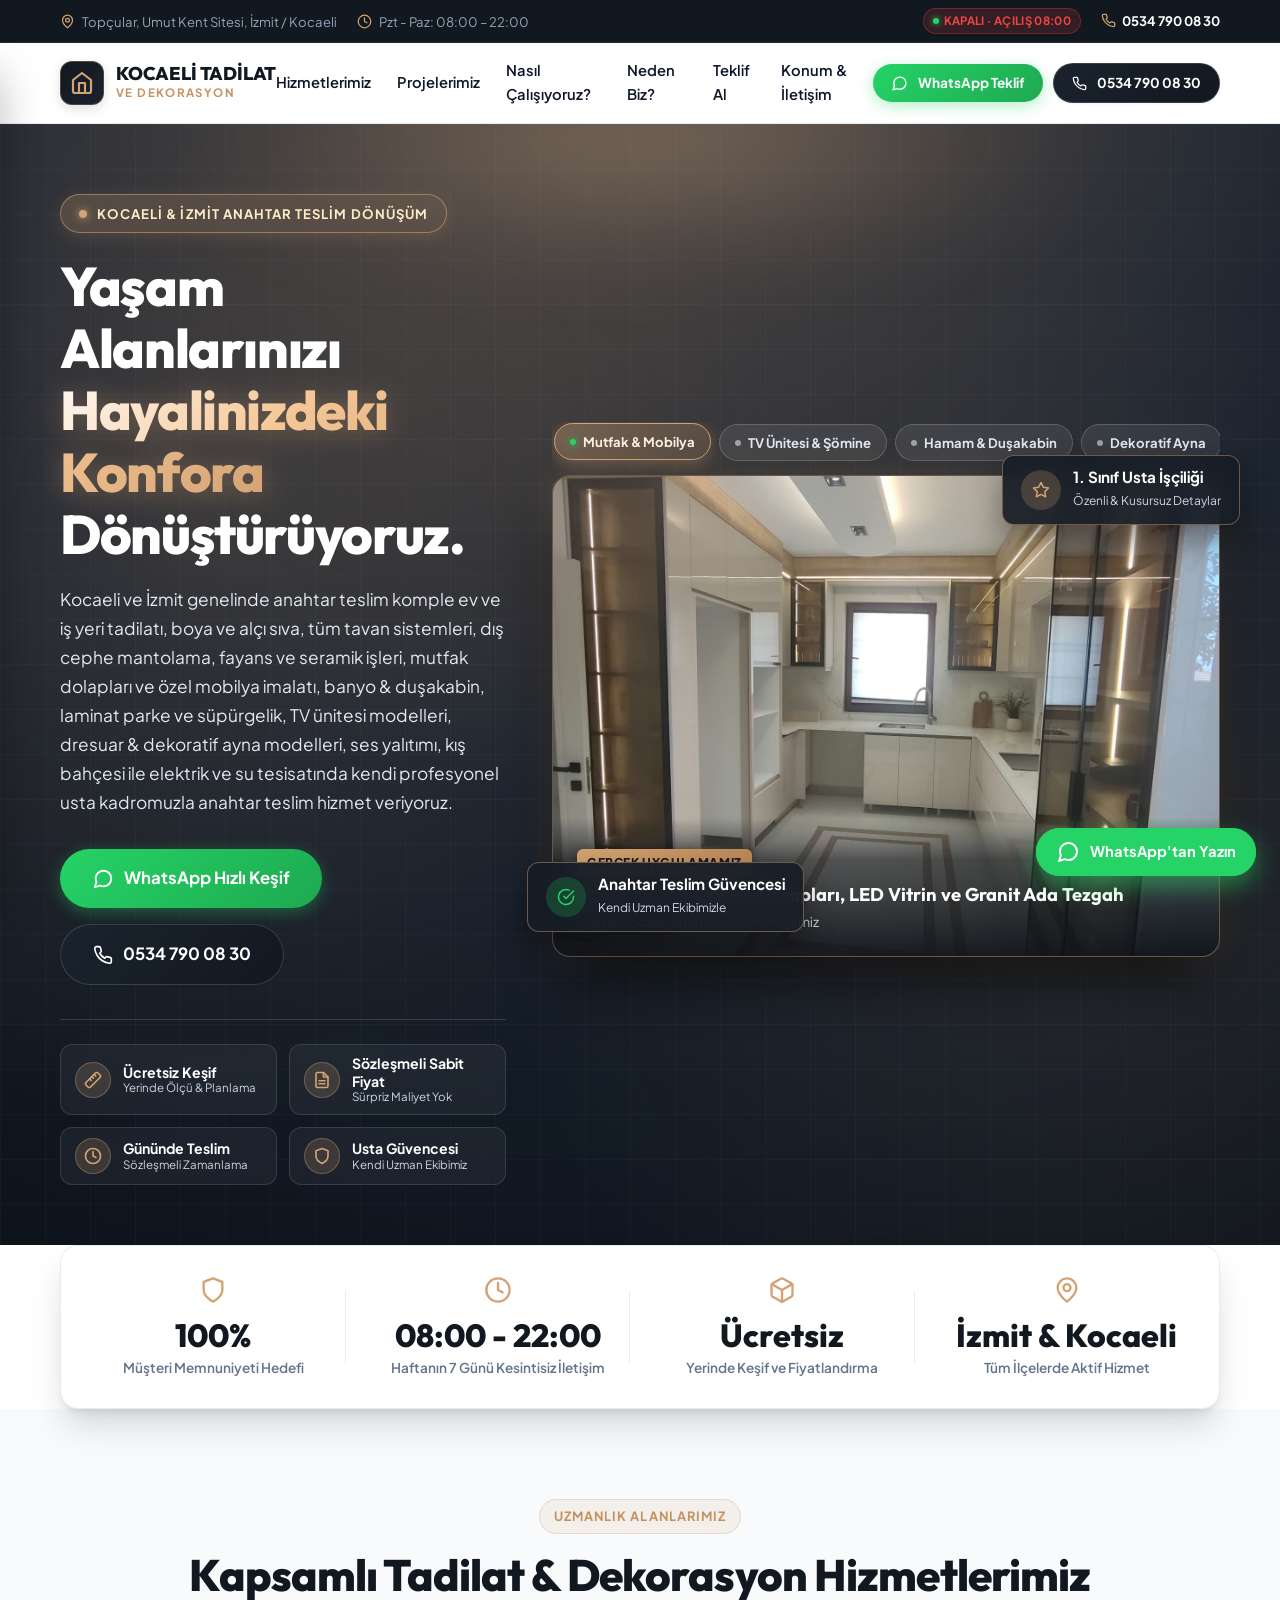
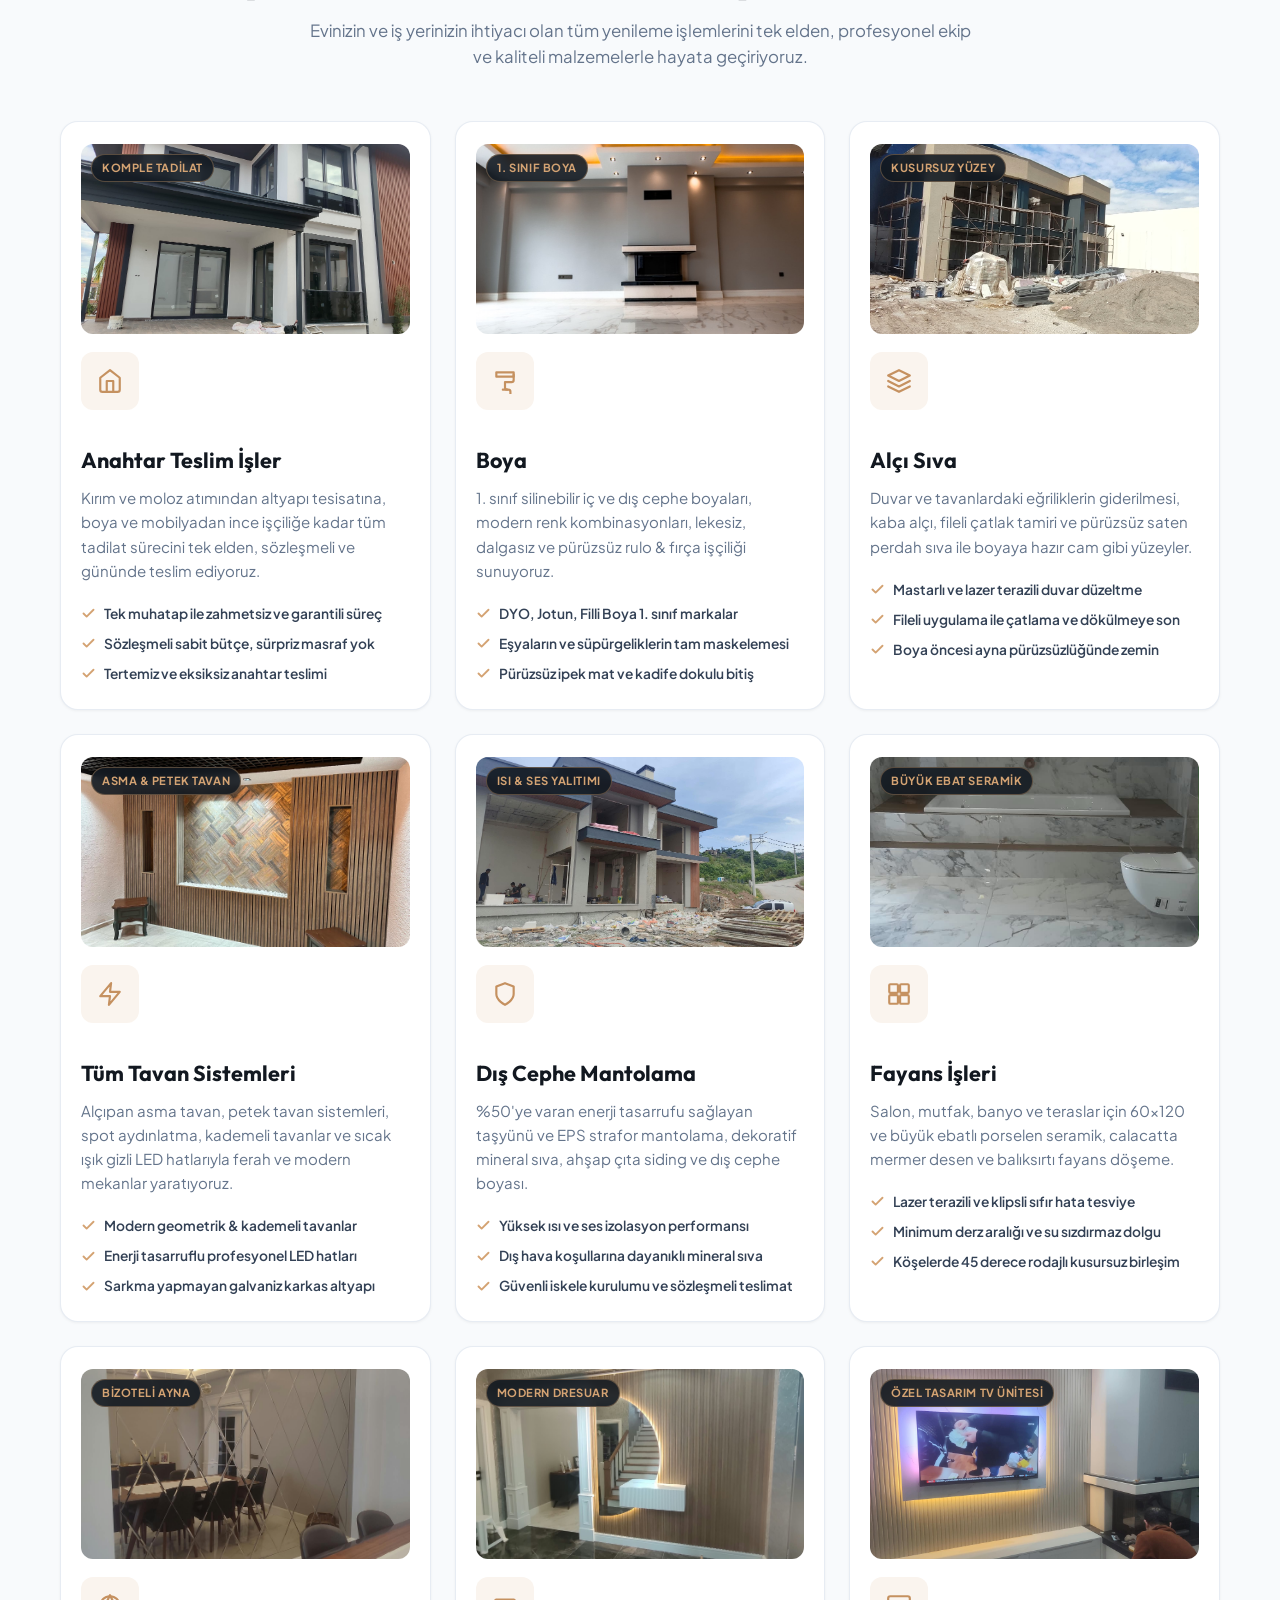
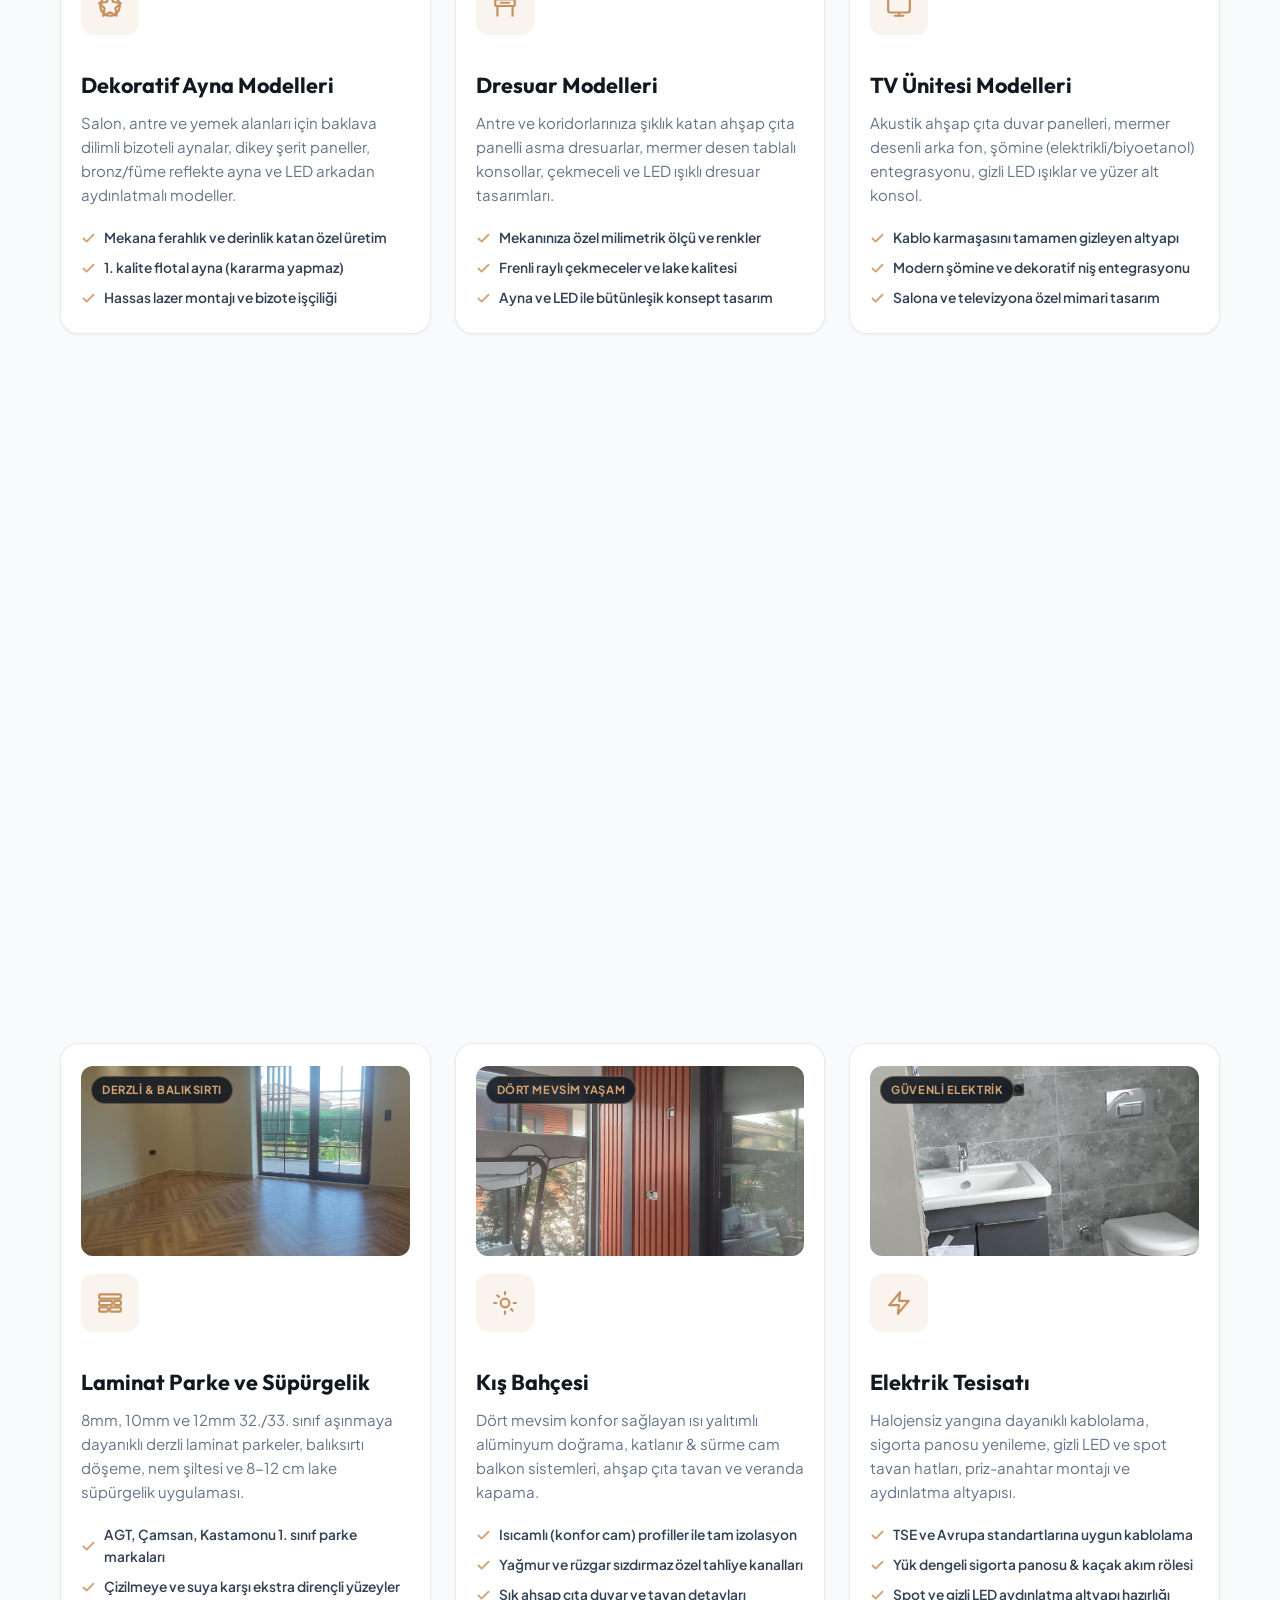
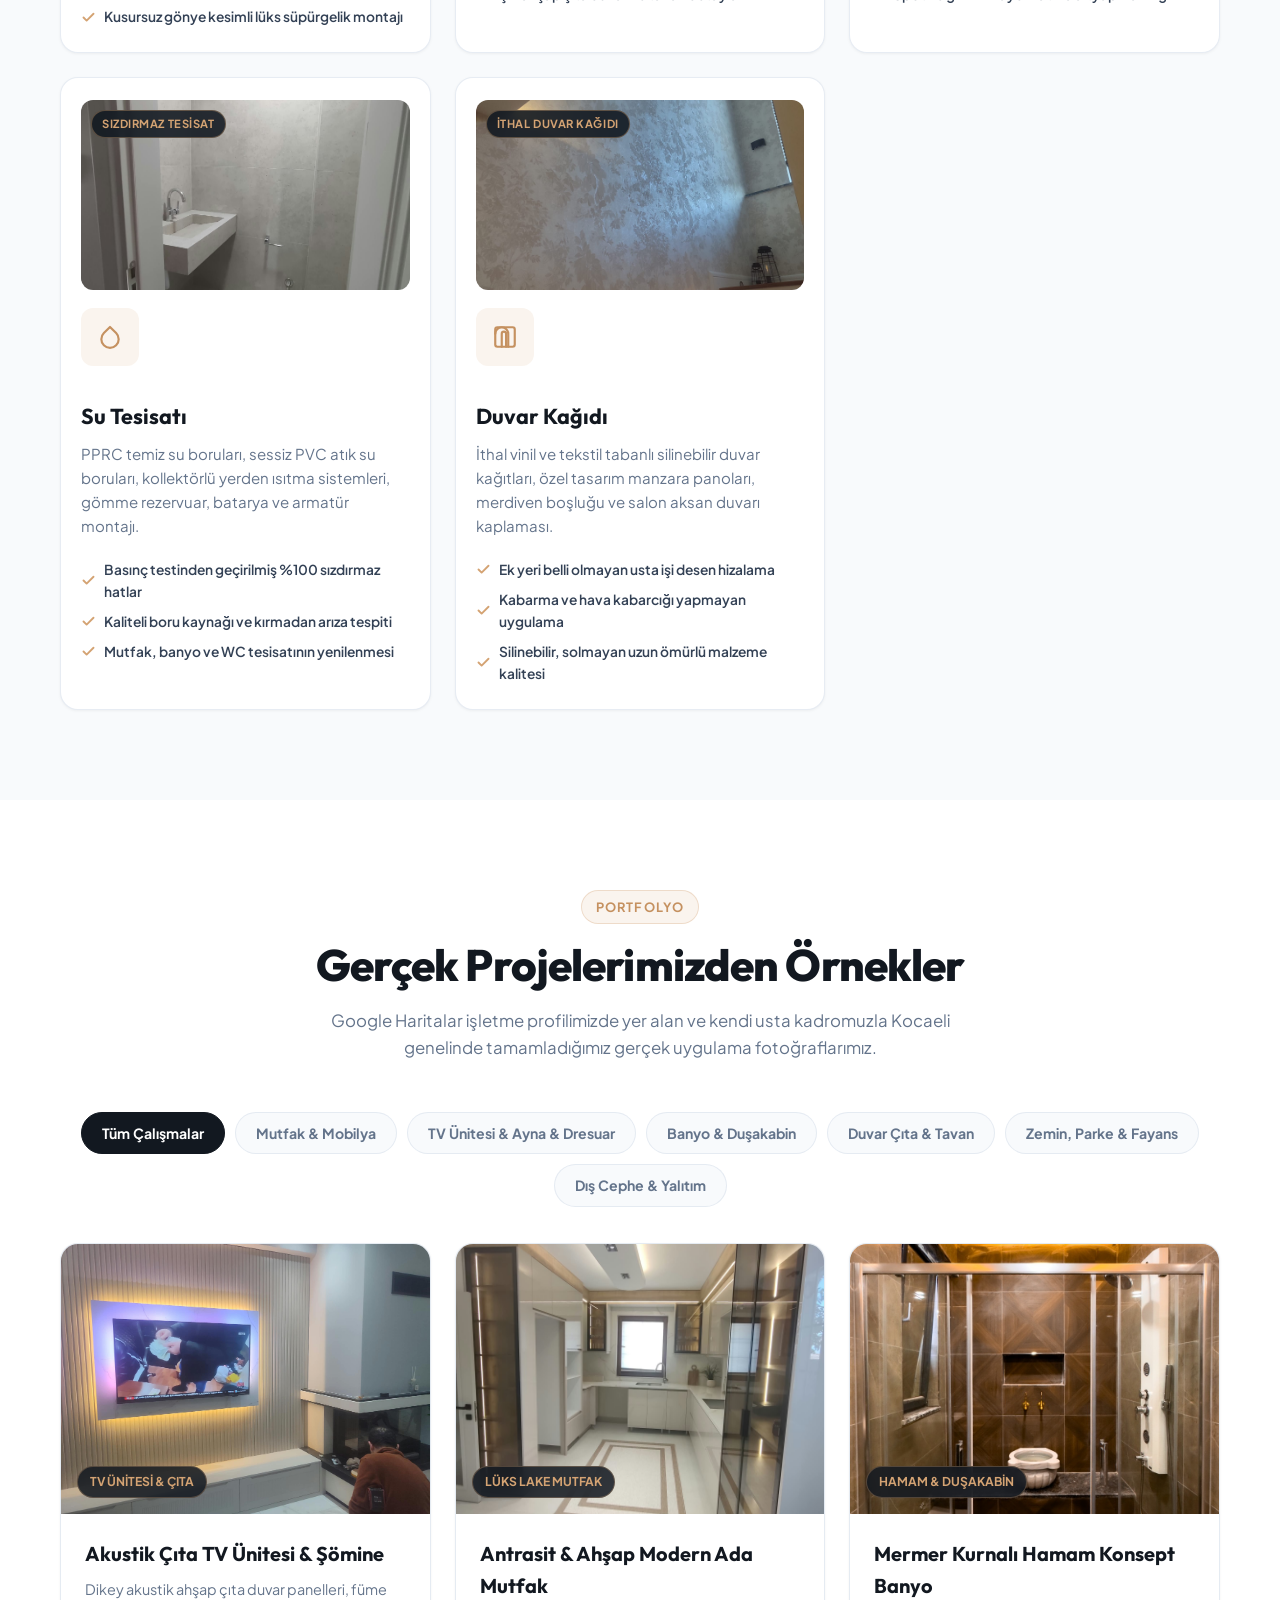
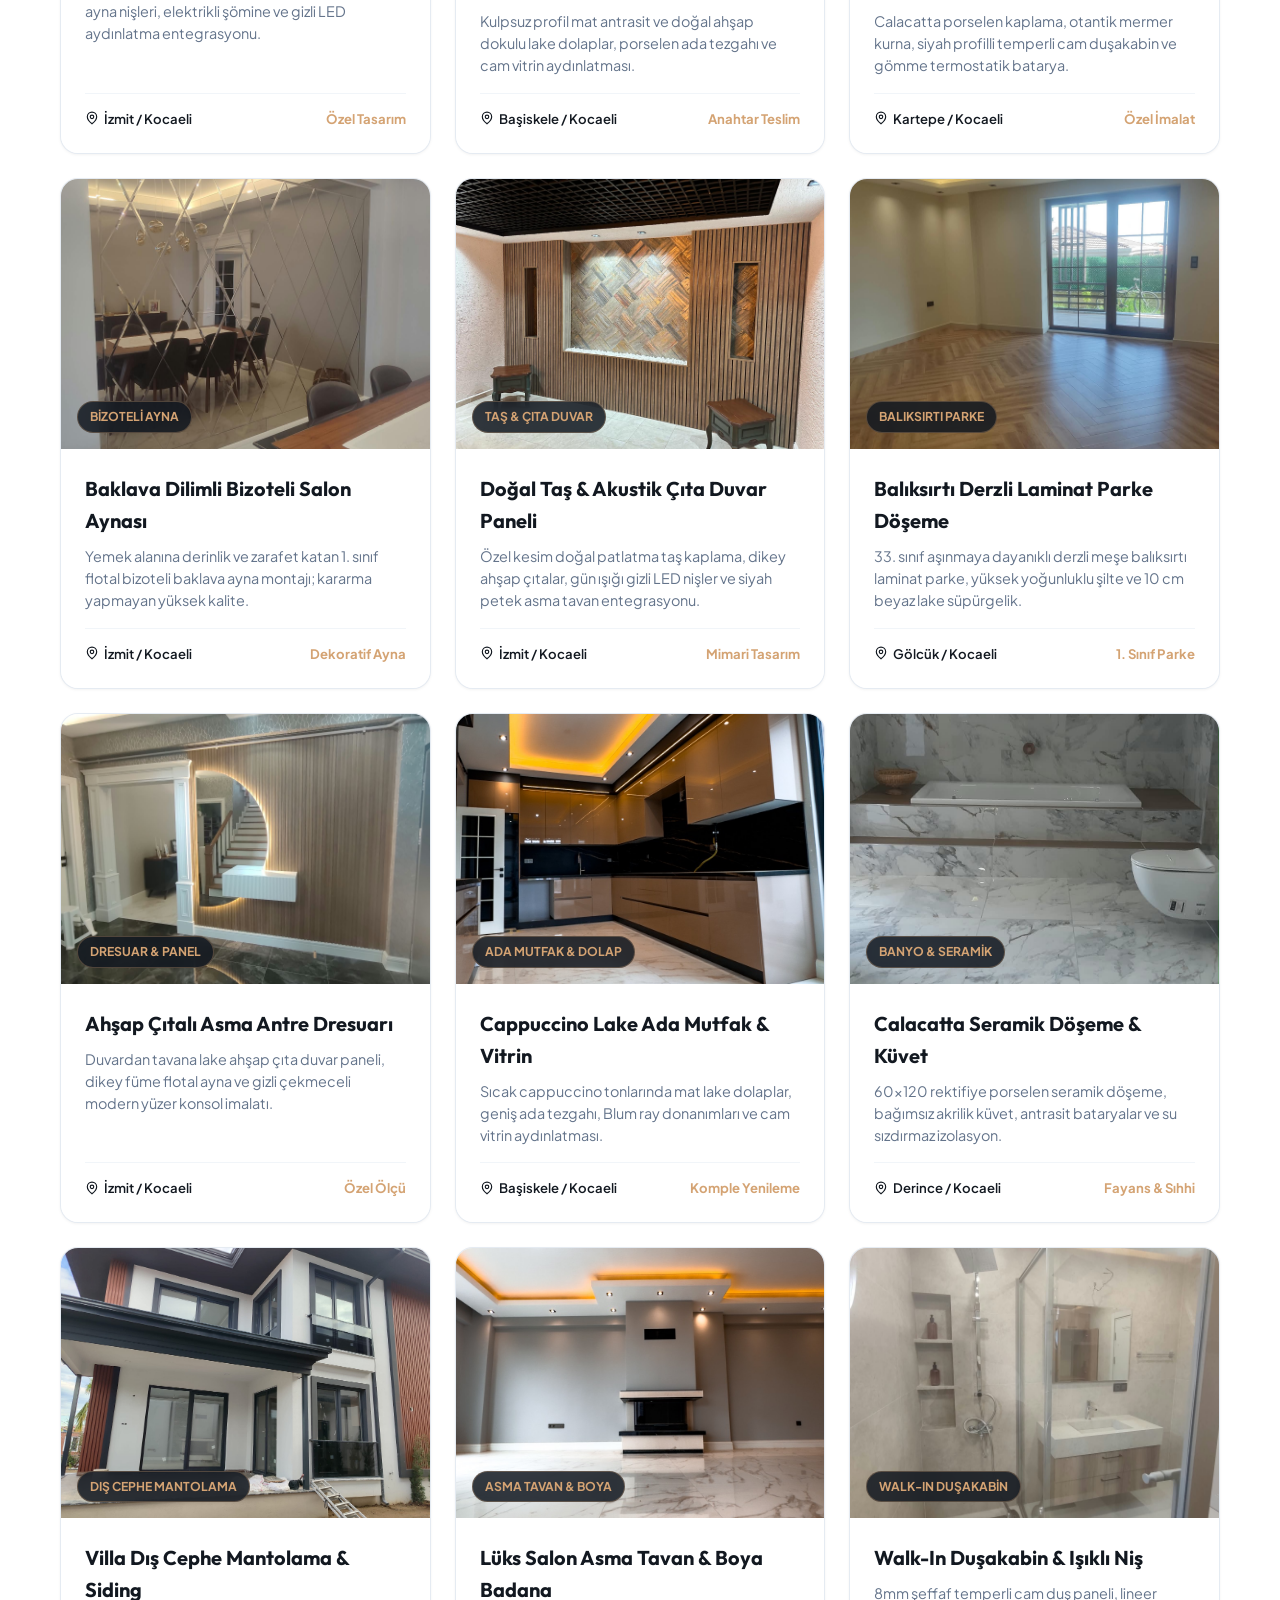
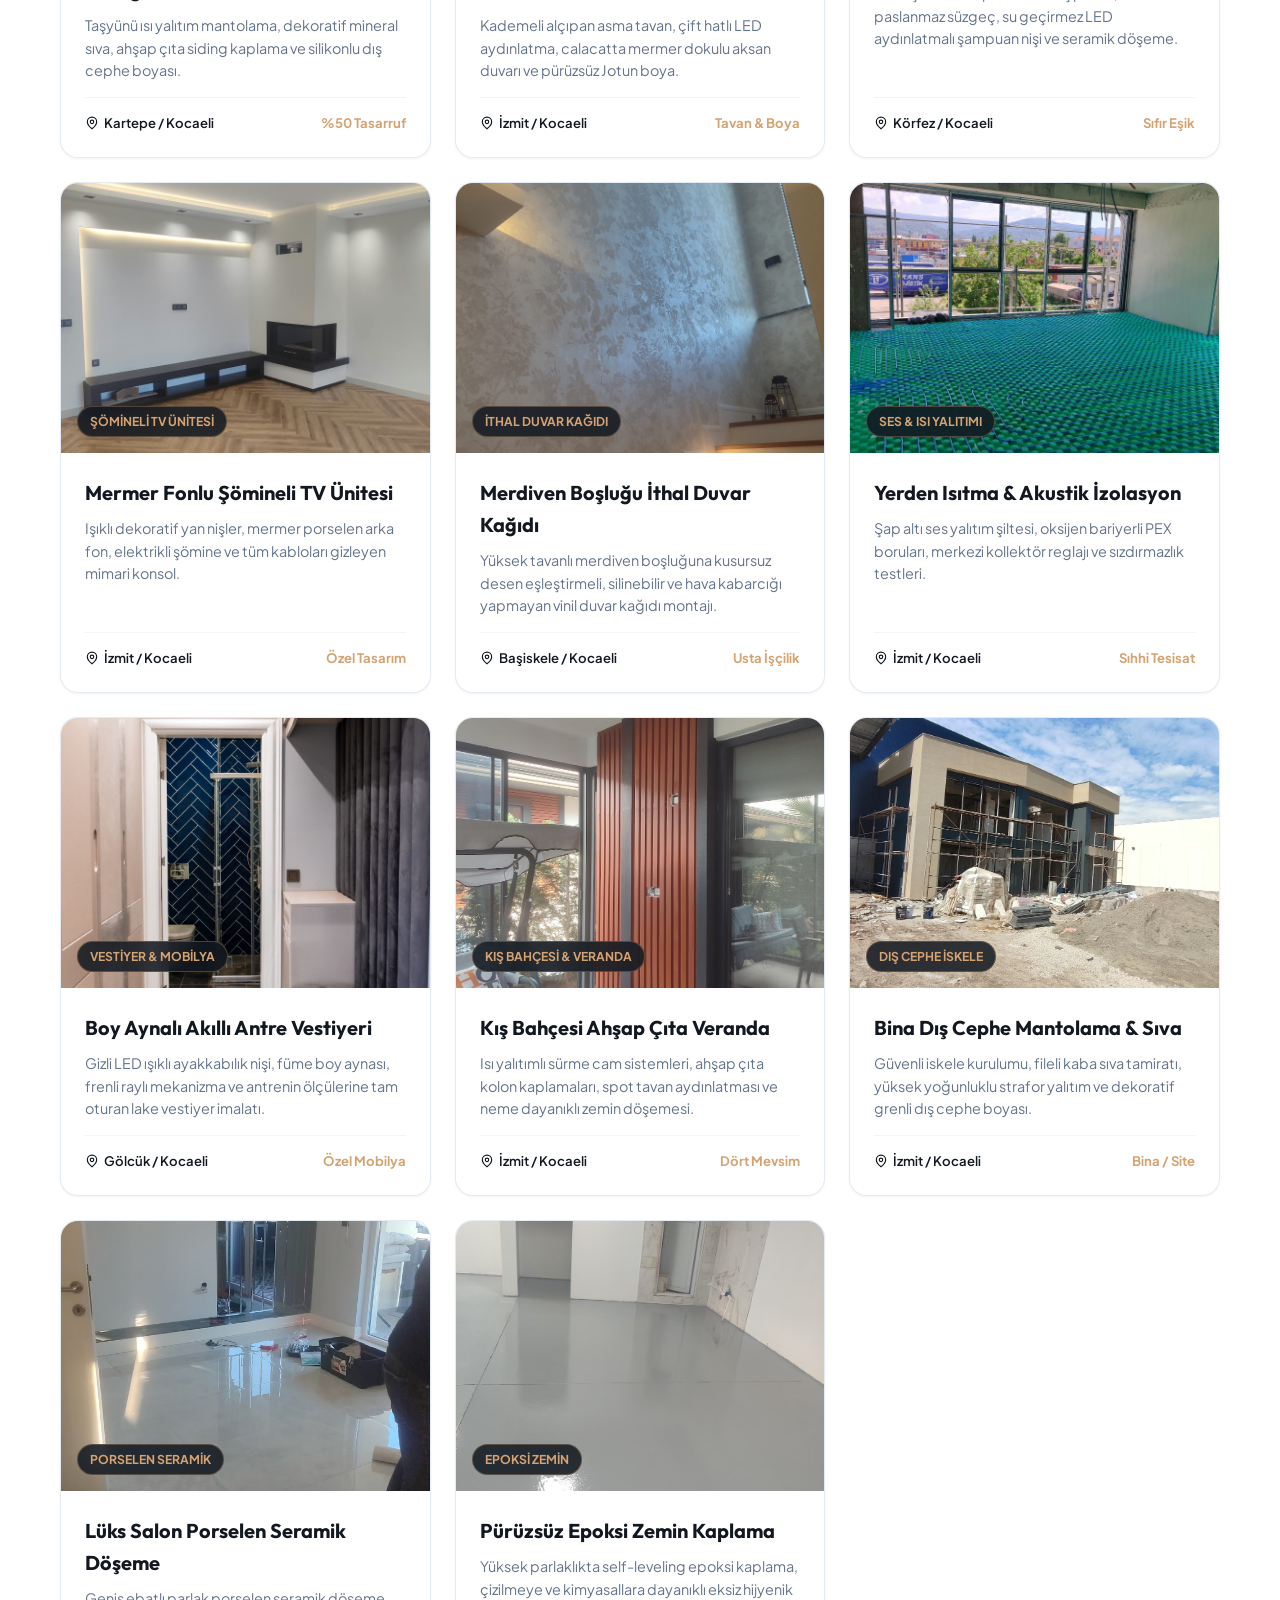
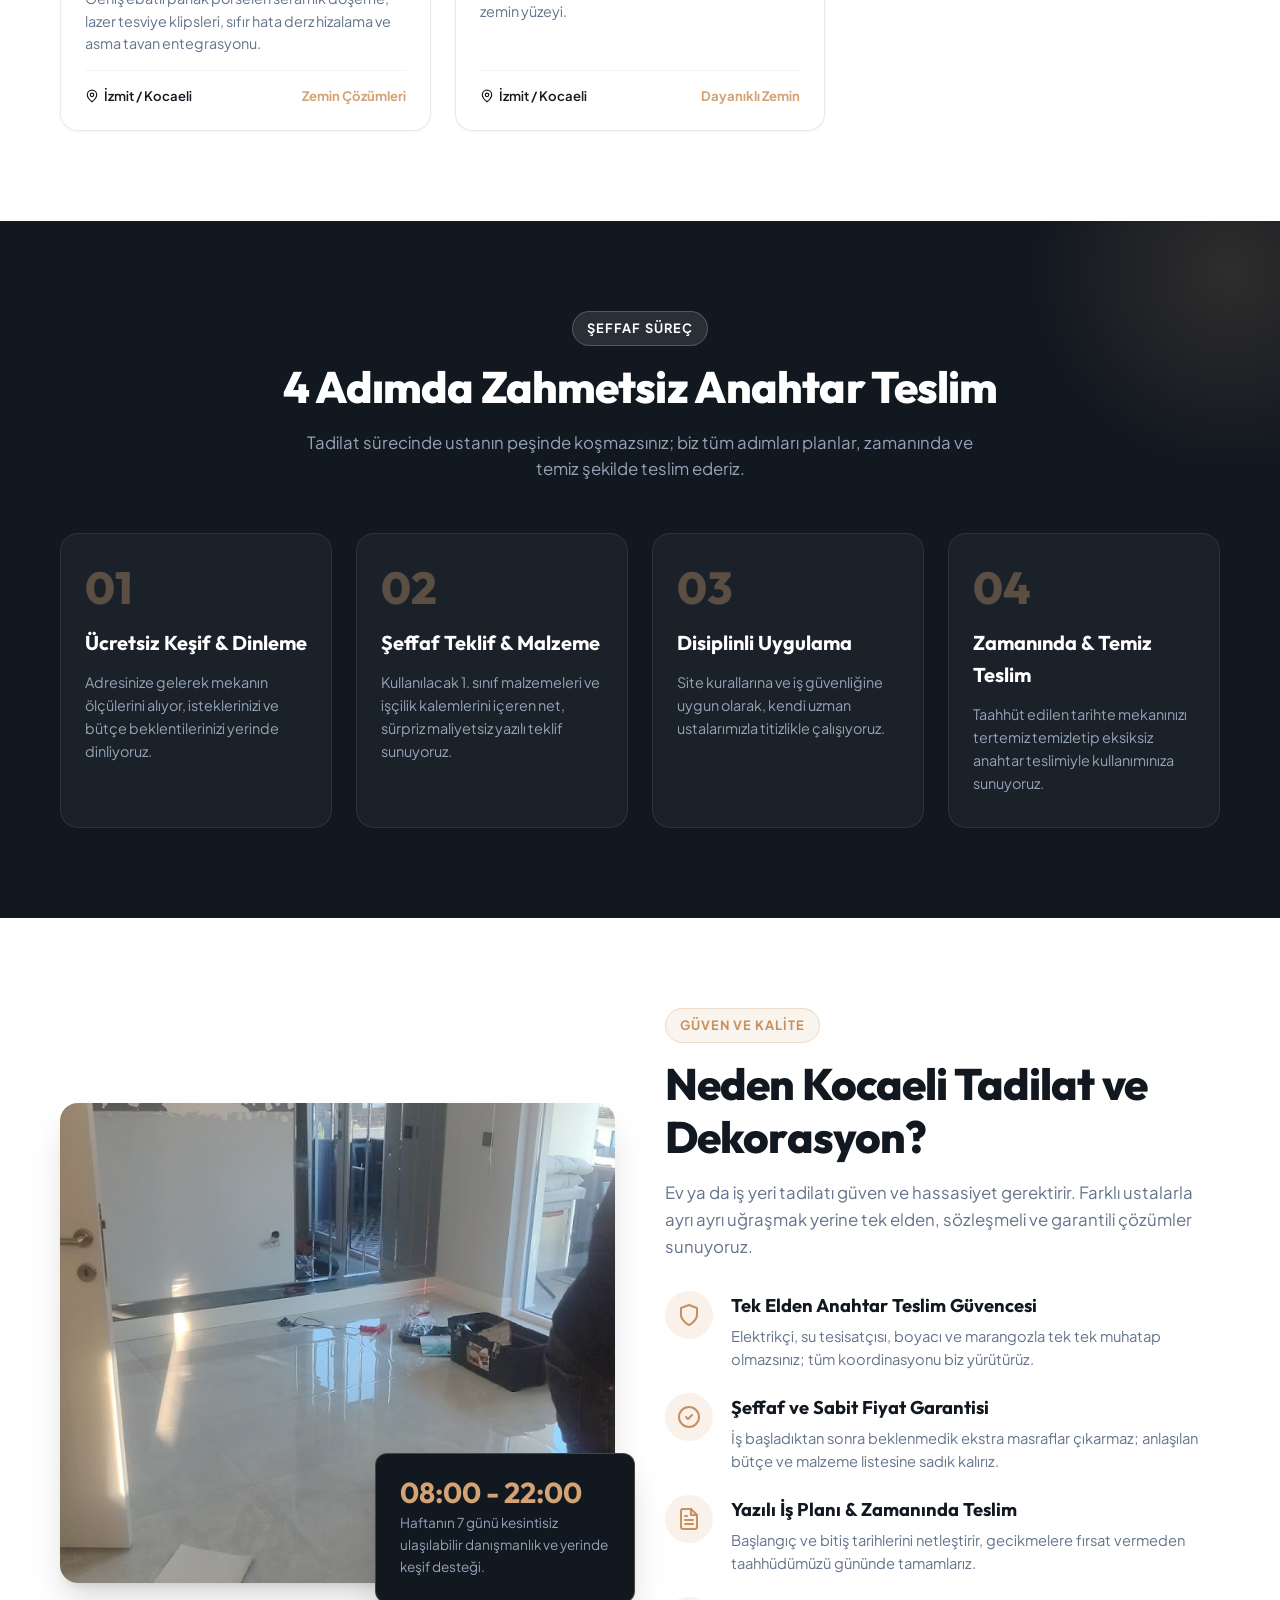
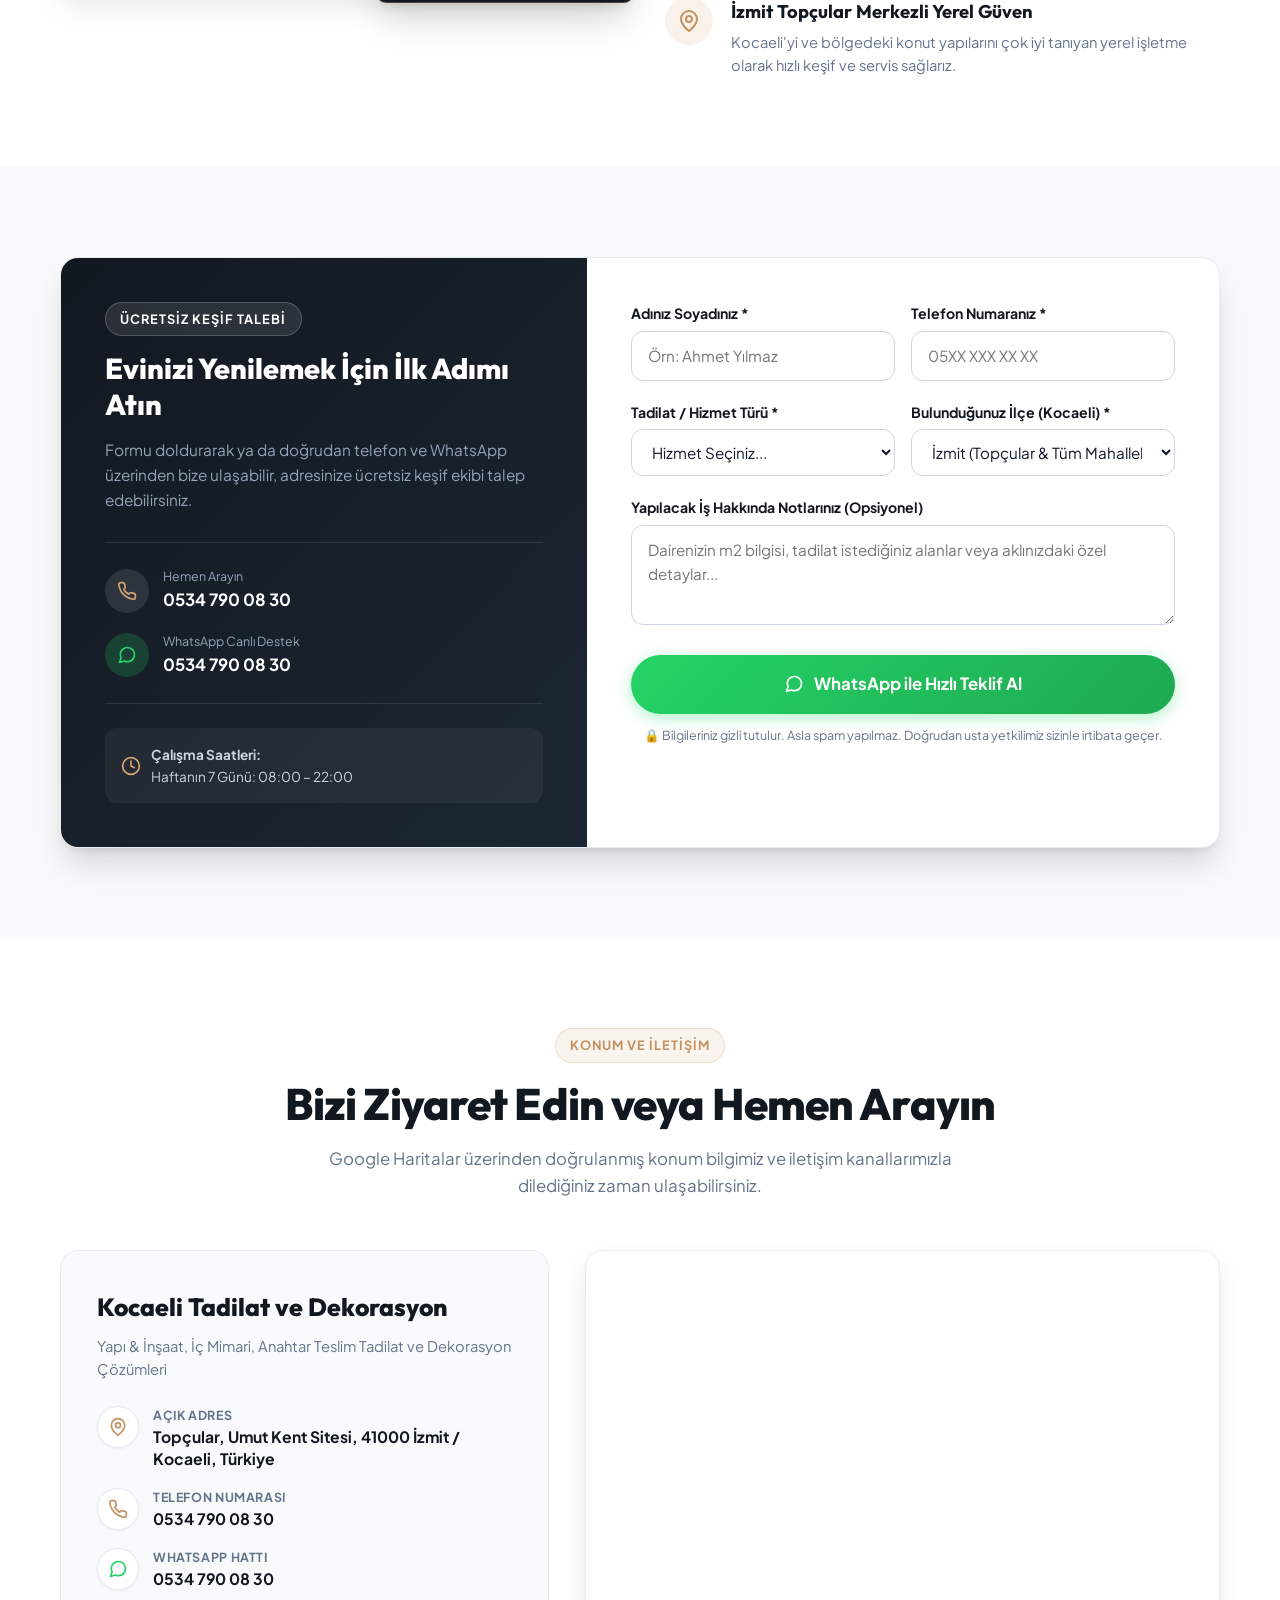
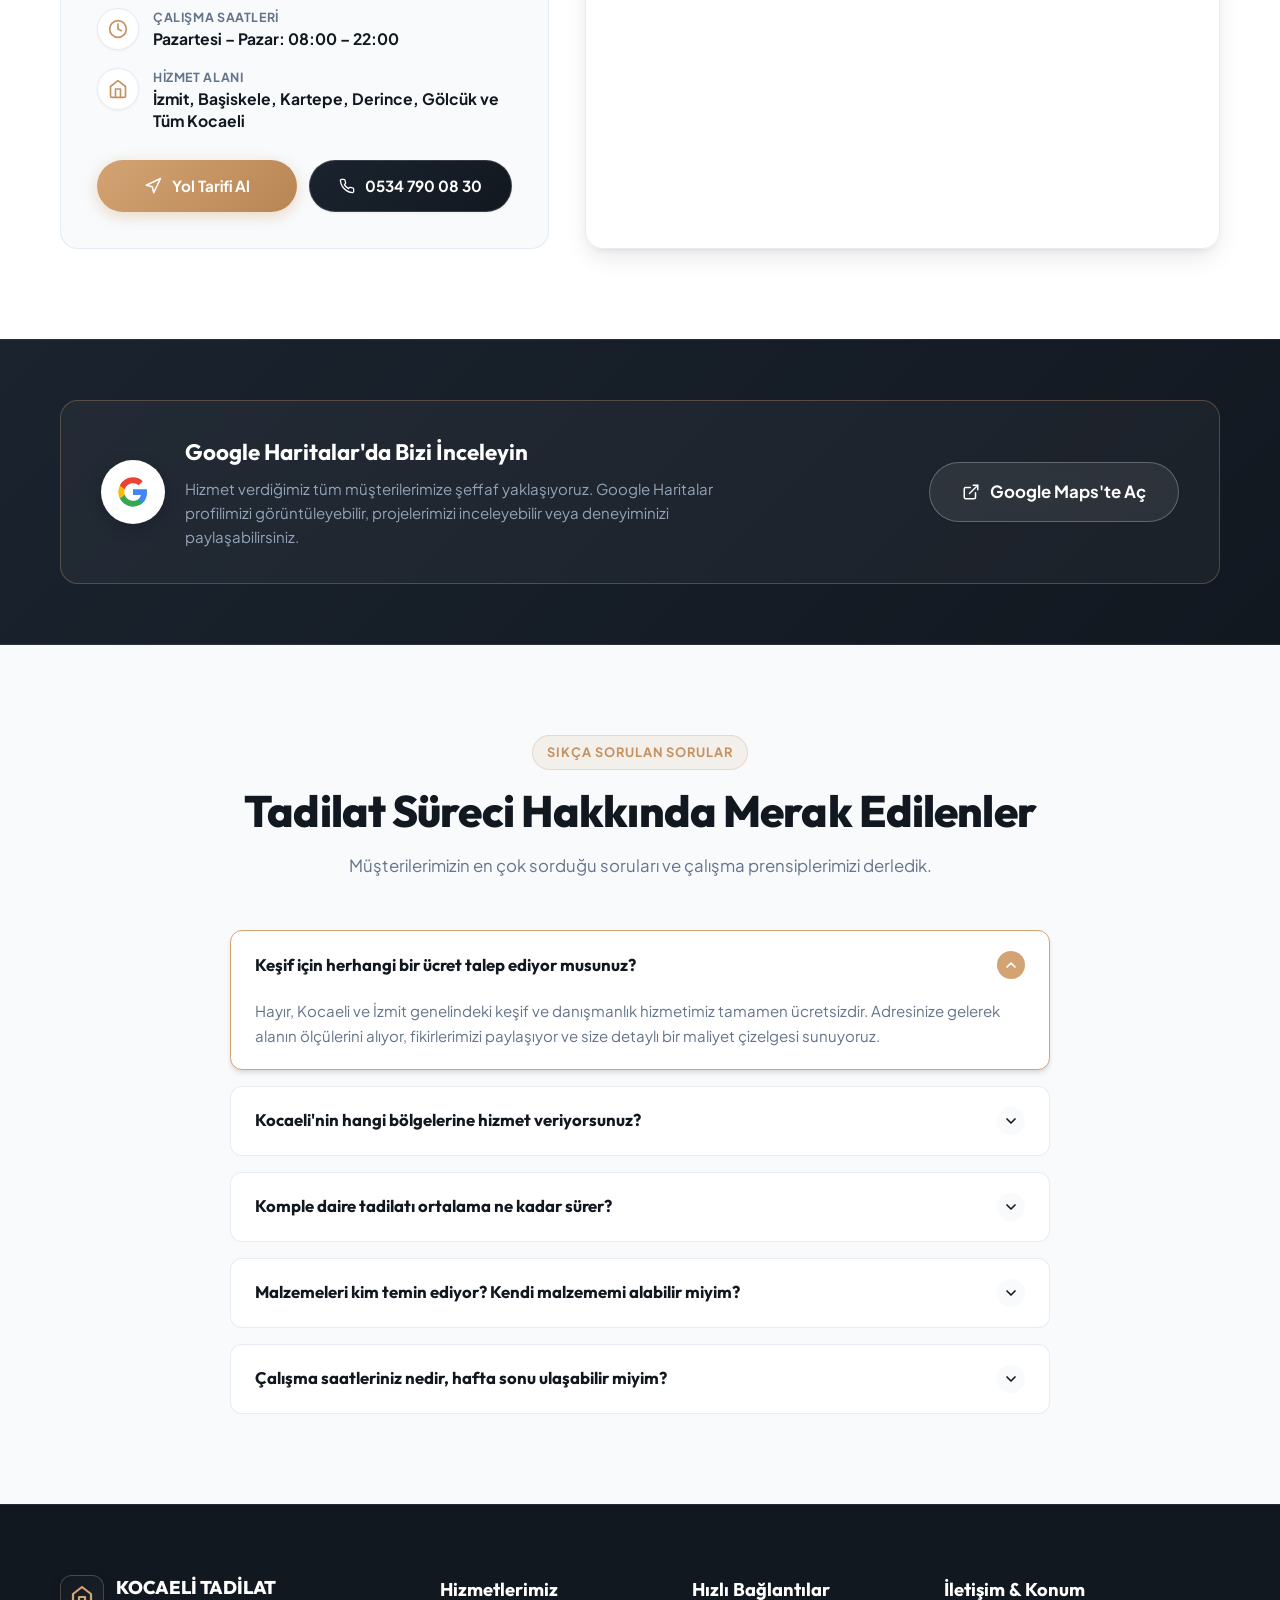
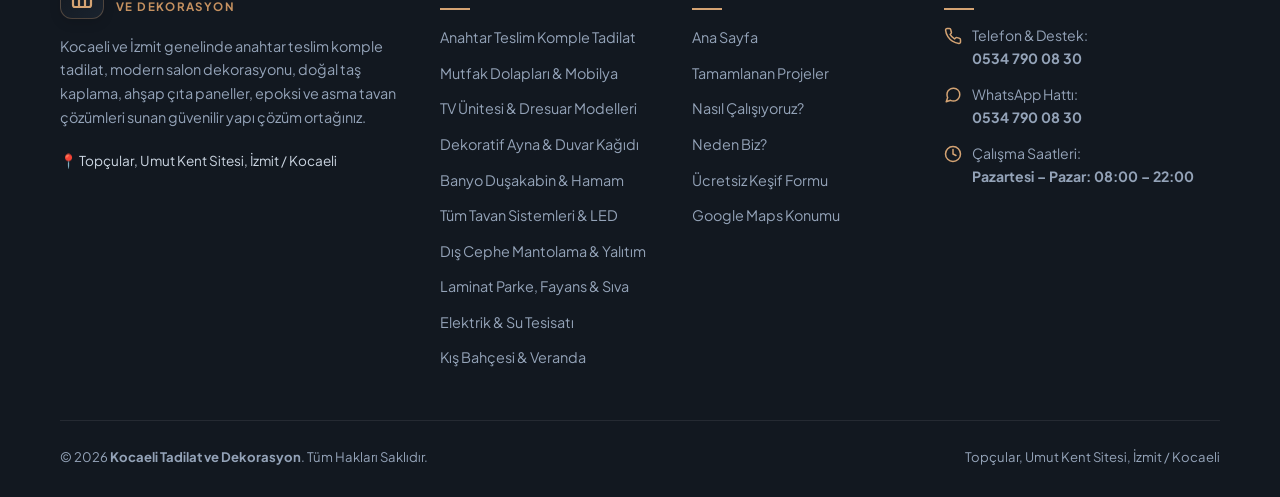
==== commit 1b52ca0e: "feat: 17 hizmet guncelleme, 29 gercek gorsel, galeri 20 kart, Hemen Fiyat Al kaldirildi" ====
--- a/index.html
+++ b/index.html
@@ -206,7 +206,7 @@
           </h1>
 
           <p class="hero-description">
-            Topçular, İzmit ve Kocaeli genelinde komple ev tadilatı, modern doğal taş & ahşap çıta duvar panelleri, asma tavan ve zemin uygulamalarında kendi profesyonel usta kadromuzla anahtar teslim hizmet veriyoruz.
+            Kocaeli ve İzmit genelinde anahtar teslim komple ev ve iş yeri tadilatı, boya ve alçı sıva, tüm tavan sistemleri, dış cephe mantolama, fayans ve seramik işleri, mutfak dolapları ve özel mobilya imalatı, banyo &amp; duşakabin, laminat parke ve süpürgelik, TV ünitesi modelleri, dresuar &amp; dekoratif ayna modelleri, ses yalıtımı, kış bahçesi ile elektrik ve su tesisatında kendi profesyonel usta kadromuzla anahtar teslim hizmet veriyoruz.
           </p>
 
           <div class="hero-actions">
@@ -228,7 +228,7 @@
               </div>
               <div class="trust-card-text">
                 <strong>Ücretsiz Keşif</strong>
-                <span>Yerinde Ölçü & Planlama</span>
+                <span>Yerinde Ölçü &amp; Planlama</span>
               </div>
             </div>
             <div class="hero-trust-card">
@@ -265,17 +265,23 @@
         <div class="hero-showcase reveal reveal-delay-1">
           <!-- Interactive Project Switcher Chips -->
           <div class="hero-project-pills" role="tablist" aria-label="Gerçek Uygulama Projeleri">
-            <button class="hero-pill active" data-img="assets/images/project-4.jpg" data-caption="Doğal Taş & Ahşap Çıta Duvar Paneli, Niş ve Petek Tavan" data-sub="Topçular, Umut Kent Sitesi & Kocaeli Projemiz">
-              <span class="pill-dot"></span> Doğal Taş & Çıta
+            <button class="hero-pill active" data-img="assets/images/mutfak-modern-lake.jpg" data-caption="Modern Lake Mutfak Dolapları, LED Vitrin ve Granit Ada Tezgah" data-sub="İzmit &amp; Kocaeli Anahtar Teslim Projemiz">
+              <span class="pill-dot"></span> Mutfak &amp; Mobilya
             </button>
-            <button class="hero-pill" data-img="assets/images/project-1.jpg" data-caption="Modern Salon, Parlak Zemin & Gizli Işık Asma Tavan" data-sub="Komple Daire ve Villa Yenileme">
-              <span class="pill-dot"></span> Lüks Salon
+            <button class="hero-pill" data-img="assets/images/tv-unitesi-ahsap-cita.jpg" data-caption="Ahşap Çıta Duvar Paneli, Arka LED Işıklı TV Ünitesi &amp; Şömine Tasarımı" data-sub="Özel Tasarım Salon Dekorasyonu">
+              <span class="pill-dot"></span> TV Ünitesi &amp; Şömine
             </button>
-            <button class="hero-pill" data-img="assets/images/project-3.jpg" data-caption="Kış Bahçesi, Cam Balkon & Akustik Ahşap Kaplama" data-sub="Konforlu Dış Mekan & Veranda">
-              <span class="pill-dot"></span> Kış Bahçesi
+            <button class="hero-pill" data-img="assets/images/banyo-hamam-dusakabin.jpg" data-caption="Mermer Kurnalı Hamam Bölümü, Temperli Cam Duşakabin &amp; Asma Tavan" data-sub="Lüks Banyo Dönüşüm Uygulamamız">
+              <span class="pill-dot"></span> Hamam &amp; Duşakabin
             </button>
-            <button class="hero-pill" data-img="assets/images/project-2.jpg" data-caption="Epoksi Zemin Kaplama & Altyapı Hazırlık" data-sub="Pürüzsüz ve Dayanıklı Yüzeyler">
-              <span class="pill-dot"></span> Zemin & Boya
+            <button class="hero-pill" data-img="assets/images/dekoratif-ayna-baklava.jpg" data-caption="Baklava Dilimli Bizoteli Duvar Aynası &amp; Asma Tavan Gizli Işık" data-sub="Yemek Odası &amp; Salon Tasarımı">
+              <span class="pill-dot"></span> Dekoratif Ayna
+            </button>
+            <button class="hero-pill" data-img="assets/images/dresuar-ahsap-panel-ayna.jpg" data-caption="Dikey Ahşap Çıtalı Panel, Asma Dresuar &amp; LED Arkadan Işıklı Yarım Ay Ayna" data-sub="Modern Antre &amp; Koridor Tasarımı">
+              <span class="pill-dot"></span> Dresuar &amp; Panel
+            </button>
+            <button class="hero-pill" data-img="assets/images/dis-cephe-mantolama-villa.jpg" data-caption="Komple Villa Dış Cephe Mantolama, Ahşap Çıta Siding &amp; Veranda" data-sub="Kocaeli Anahtar Teslim Villa Projemiz">
+              <span class="pill-dot"></span> Dış Cephe &amp; Mantolama
             </button>
           </div>
 
@@ -286,16 +292,16 @@
               </div>
               <div class="floating-badge-text">
                 <strong>1. Sınıf Usta İşçiliği</strong>
-                <span>Özenli & Kusursuz Detaylar</span>
+                <span>Özenli &amp; Kusursuz Detaylar</span>
               </div>
             </div>
 
             <div class="hero-image-card">
-              <img id="hero-display-img" src="assets/images/project-4.jpg" alt="Kocaeli Tadilat ve Dekorasyon Gerçek Proje Uygulaması" loading="eager" fetchpriority="high">
+              <img id="hero-display-img" src="assets/images/mutfak-modern-lake.jpg" alt="Kocaeli Tadilat ve Dekorasyon Modern Lake Mutfak ve İç Mimari" loading="eager" fetchpriority="high">
               <div class="hero-image-overlay">
                 <span class="hero-image-tag">GERÇEK UYGULAMAMIZ</span>
-                <p class="hero-image-caption" id="hero-display-caption">Doğal Taş & Ahşap Çıta Duvar Paneli, Niş ve Petek Tavan</p>
-                <p class="hero-image-sub" id="hero-display-sub">Topçular, Umut Kent Sitesi & Kocaeli Projemiz</p>
+                <p class="hero-image-caption" id="hero-display-caption">Modern Lake Mutfak Dolapları, LED Vitrin ve Granit Ada Tezgah</p>
+                <p class="hero-image-sub" id="hero-display-sub">İzmit &amp; Kocaeli Anahtar Teslim Projemiz</p>
               </div>
             </div>
 
@@ -367,118 +373,344 @@
       </div>
 
       <div class="services-grid">
-        <!-- Service 1 -->
+        <!-- 1. Anahtar Teslim İşler -->
         <div class="service-card reveal">
-          <div>
+          <div class="service-card-image">
+            <span class="service-card-tag">KOMPLE TADİLAT</span>
+            <img src="assets/images/dis-cephe-mantolama-villa.jpg" alt="Anahtar Teslim İşler Kocaeli İzmit" loading="lazy">
+          </div>
+          <div class="service-header-row">
             <div class="service-icon-box">
-              <svg width="28" height="28" viewBox="0 0 24 24" fill="none" stroke="currentColor" stroke-width="2" stroke-linecap="round" stroke-linejoin="round"><path d="m3 9 9-7 9 7v11a2 2 0 0 1-2 2H5a2 2 0 0 1-2-2z"/><polyline points="9 22 9 12 15 12 15 22"/></svg>
-            </div>
-            <h3 class="service-title">Anahtar Teslim Komple Daire Tadilatı</h3>
-            <p class="service-desc">Kırım, döküm, altyapı tesisatı, sıva, boya ve ince işçilik dahil tüm evi baştan sona yenileyip kullanıma hazır teslim ediyoruz.</p>
-            <ul class="service-features">
-              <li><svg width="15" height="15" viewBox="0 0 24 24" fill="none" stroke="currentColor" stroke-width="3" stroke-linecap="round" stroke-linejoin="round"><polyline points="20 6 9 17 4 12"/></svg> Tek muhatap ile zahmetsiz süreç</li>
-              <li><svg width="15" height="15" viewBox="0 0 24 24" fill="none" stroke="currentColor" stroke-width="3" stroke-linecap="round" stroke-linejoin="round"><polyline points="20 6 9 17 4 12"/></svg> İş planına sadık zamanında teslim</li>
-              <li><svg width="15" height="15" viewBox="0 0 24 24" fill="none" stroke="currentColor" stroke-width="3" stroke-linecap="round" stroke-linejoin="round"><polyline points="20 6 9 17 4 12"/></svg> A'dan Z'ye temiz teslimat</li>
-            </ul>
-          </div>
-          <div class="service-card-action">
-            <a href="#teklif-al" class="btn btn-outline btn-sm service-quote-trigger" data-service="komple-tadilat">Hemen Fiyat Al</a>
-          </div>
-        </div>
-
-        <!-- Service 2 -->
+              <svg width="26" height="26" viewBox="0 0 24 24" fill="none" stroke="currentColor" stroke-width="2" stroke-linecap="round" stroke-linejoin="round"><path d="m3 9 9-7 9 7v11a2 2 0 0 1-2 2H5a2 2 0 0 1-2-2z"/><polyline points="9 22 9 12 15 12 15 22"/></svg>
+            </div>
+          </div>
+          <h3 class="service-title">Anahtar Teslim İşler</h3>
+          <p class="service-desc">Kırım ve moloz atımından altyapı tesisatına, boya ve mobilyadan ince işçiliğe kadar tüm tadilat sürecini tek elden, sözleşmeli ve gününde teslim ediyoruz.</p>
+          <ul class="service-features">
+            <li><svg width="15" height="15" viewBox="0 0 24 24" fill="none" stroke="currentColor" stroke-width="3" stroke-linecap="round" stroke-linejoin="round"><polyline points="20 6 9 17 4 12"/></svg> Tek muhatap ile zahmetsiz ve garantili süreç</li>
+            <li><svg width="15" height="15" viewBox="0 0 24 24" fill="none" stroke="currentColor" stroke-width="3" stroke-linecap="round" stroke-linejoin="round"><polyline points="20 6 9 17 4 12"/></svg> Sözleşmeli sabit bütçe, sürpriz masraf yok</li>
+            <li><svg width="15" height="15" viewBox="0 0 24 24" fill="none" stroke="currentColor" stroke-width="3" stroke-linecap="round" stroke-linejoin="round"><polyline points="20 6 9 17 4 12"/></svg> Tertemiz ve eksiksiz anahtar teslimi</li>
+          </ul>
+        </div>
+
+        <!-- 2. Boya -->
         <div class="service-card reveal reveal-delay-1">
-          <div>
+          <div class="service-card-image">
+            <span class="service-card-tag">1. SINIF BOYA</span>
+            <img src="assets/images/salon-calacatta-tavan.jpg" alt="Boya Badana Uygulaması Kocaeli" loading="lazy">
+          </div>
+          <div class="service-header-row">
             <div class="service-icon-box">
-              <svg width="28" height="28" viewBox="0 0 24 24" fill="none" stroke="currentColor" stroke-width="2" stroke-linecap="round" stroke-linejoin="round"><rect width="18" height="18" x="3" y="3" rx="2"/><path d="M3 9h18"/><path d="M9 21V9"/></svg>
-            </div>
-            <h3 class="service-title">Ahşap Çıta, Niş & Doğal Taş Duvar Tasarımı</h3>
-            <p class="service-desc">Salon, antre ve oturma odaları için akustik ahşap çıta panelleri, dekoratif ışıklı nişler ve doğal taş kaplama uygulamaları yapıyoruz.</p>
-            <ul class="service-features">
-              <li><svg width="15" height="15" viewBox="0 0 24 24" fill="none" stroke="currentColor" stroke-width="3" stroke-linecap="round" stroke-linejoin="round"><polyline points="20 6 9 17 4 12"/></svg> Gerçek projelerimizde uygulanan özel tasarımlar</li>
-              <li><svg width="15" height="15" viewBox="0 0 24 24" fill="none" stroke="currentColor" stroke-width="3" stroke-linecap="round" stroke-linejoin="round"><polyline points="20 6 9 17 4 12"/></svg> Gizli LED aydınlatmalı niş detayları</li>
-              <li><svg width="15" height="15" viewBox="0 0 24 24" fill="none" stroke="currentColor" stroke-width="3" stroke-linecap="round" stroke-linejoin="round"><polyline points="20 6 9 17 4 12"/></svg> Füme ayna ve dekoratif duvar kaplamaları</li>
-            </ul>
-          </div>
-          <div class="service-card-action">
-            <a href="#teklif-al" class="btn btn-outline btn-sm service-quote-trigger" data-service="duvar-tasarim">Hemen Fiyat Al</a>
-          </div>
-        </div>
-
-        <!-- Service 3 -->
+              <svg width="26" height="26" viewBox="0 0 24 24" fill="none" stroke="currentColor" stroke-width="2" stroke-linecap="round" stroke-linejoin="round"><path d="M4 4h16v4H4z"/><path d="M20 6v5a2 2 0 0 1-2 2h-6v5a2 2 0 0 0 2 2h1a2 2 0 0 1 2 2v2"/><path d="M10 20h4"/></svg>
+            </div>
+          </div>
+          <h3 class="service-title">Boya</h3>
+          <p class="service-desc">1. sınıf silinebilir iç ve dış cephe boyaları, modern renk kombinasyonları, lekesiz, dalgasız ve pürüzsüz rulo &amp; fırça işçiliği sunuyoruz.</p>
+          <ul class="service-features">
+            <li><svg width="15" height="15" viewBox="0 0 24 24" fill="none" stroke="currentColor" stroke-width="3" stroke-linecap="round" stroke-linejoin="round"><polyline points="20 6 9 17 4 12"/></svg> DYO, Jotun, Filli Boya 1. sınıf markalar</li>
+            <li><svg width="15" height="15" viewBox="0 0 24 24" fill="none" stroke="currentColor" stroke-width="3" stroke-linecap="round" stroke-linejoin="round"><polyline points="20 6 9 17 4 12"/></svg> Eşyaların ve süpürgeliklerin tam maskelemesi</li>
+            <li><svg width="15" height="15" viewBox="0 0 24 24" fill="none" stroke="currentColor" stroke-width="3" stroke-linecap="round" stroke-linejoin="round"><polyline points="20 6 9 17 4 12"/></svg> Pürüzsüz ipek mat ve kadife dokulu bitiş</li>
+          </ul>
+        </div>
+
+        <!-- 3. Alçı Sıva -->
         <div class="service-card reveal reveal-delay-2">
-          <div>
+          <div class="service-card-image">
+            <span class="service-card-tag">KUSURSUZ YÜZEY</span>
+            <img src="assets/images/bina-dis-cephe-iskele.jpg" alt="Alçı Sıva Uygulamaları İzmit" loading="lazy">
+          </div>
+          <div class="service-header-row">
             <div class="service-icon-box">
-              <svg width="28" height="28" viewBox="0 0 24 24" fill="none" stroke="currentColor" stroke-width="2" stroke-linecap="round" stroke-linejoin="round"><polygon points="13 2 3 14 12 14 11 22 21 10 12 10 13 2"/></svg>
-            </div>
-            <h3 class="service-title">Asma Tavan, Petek Tavan & Gizli Işık</h3>
-            <p class="service-desc">Alçıpan asma tavan, petek tavan sistemleri, spot aydınlatma ve sıcak ışık gizli LED hatlarıyla ferah ve modern mekanlar yaratıyoruz.</p>
-            <ul class="service-features">
-              <li><svg width="15" height="15" viewBox="0 0 24 24" fill="none" stroke="currentColor" stroke-width="3" stroke-linecap="round" stroke-linejoin="round"><polyline points="20 6 9 17 4 12"/></svg> Modern geometrik & kademeli tavanlar</li>
-              <li><svg width="15" height="15" viewBox="0 0 24 24" fill="none" stroke="currentColor" stroke-width="3" stroke-linecap="round" stroke-linejoin="round"><polyline points="20 6 9 17 4 12"/></svg> Enerji tasarruflu profesyonel LED tesisatı</li>
-              <li><svg width="15" height="15" viewBox="0 0 24 24" fill="none" stroke="currentColor" stroke-width="3" stroke-linecap="round" stroke-linejoin="round"><polyline points="20 6 9 17 4 12"/></svg> Kusursuz alçı ve pürüzsüz boya işçiliği</li>
-            </ul>
-          </div>
-          <div class="service-card-action">
-            <a href="#teklif-al" class="btn btn-outline btn-sm service-quote-trigger" data-service="asma-tavan">Hemen Fiyat Al</a>
-          </div>
-        </div>
-
-        <!-- Service 4 -->
+              <svg width="26" height="26" viewBox="0 0 24 24" fill="none" stroke="currentColor" stroke-width="2" stroke-linecap="round" stroke-linejoin="round"><polygon points="12 2 2 7 12 12 22 7 12 2"/><polyline points="2 17 12 22 22 17"/><polyline points="2 12 12 17 22 12"/></svg>
+            </div>
+          </div>
+          <h3 class="service-title">Alçı Sıva</h3>
+          <p class="service-desc">Duvar ve tavanlardaki eğriliklerin giderilmesi, kaba alçı, fileli çatlak tamiri ve pürüzsüz saten perdah sıva ile boyaya hazır cam gibi yüzeyler.</p>
+          <ul class="service-features">
+            <li><svg width="15" height="15" viewBox="0 0 24 24" fill="none" stroke="currentColor" stroke-width="3" stroke-linecap="round" stroke-linejoin="round"><polyline points="20 6 9 17 4 12"/></svg> Mastarlı ve lazer terazili duvar düzeltme</li>
+            <li><svg width="15" height="15" viewBox="0 0 24 24" fill="none" stroke="currentColor" stroke-width="3" stroke-linecap="round" stroke-linejoin="round"><polyline points="20 6 9 17 4 12"/></svg> Fileli uygulama ile çatlama ve dökülmeye son</li>
+            <li><svg width="15" height="15" viewBox="0 0 24 24" fill="none" stroke="currentColor" stroke-width="3" stroke-linecap="round" stroke-linejoin="round"><polyline points="20 6 9 17 4 12"/></svg> Boya öncesi ayna pürüzsüzlüğünde zemin</li>
+          </ul>
+        </div>
+
+        <!-- 4. Tüm Tavan Sistemleri -->
         <div class="service-card reveal">
-          <div>
+          <div class="service-card-image">
+            <span class="service-card-tag">ASMA &amp; PETEK TAVAN</span>
+            <img src="assets/images/dogal-tas-ahsap-cita-duvar.jpg" alt="Tavan Sistemleri Kocaeli" loading="lazy">
+          </div>
+          <div class="service-header-row">
             <div class="service-icon-box">
-              <svg width="28" height="28" viewBox="0 0 24 24" fill="none" stroke="currentColor" stroke-width="2" stroke-linecap="round" stroke-linejoin="round"><path d="M21 16V8a2 2 0 0 0-1-1.73l-7-4a2 2 0 0 0-2 0l-7 4A2 2 0 0 0 3 8v8a2 2 0 0 0 1 1.73l7 4a2 2 0 0 0 2 0l7-4A2 2 0 0 0 21 16z"/></svg>
-            </div>
-            <h3 class="service-title">Epoksi & Özel Zemin Kaplamaları</h3>
-            <p class="service-desc">Endüstriyel veya dekoratif epoksi zemin, kendinden yayılan (self-leveling) şap, pürüzsüz parlak veya mat zemin çözümleri.</p>
-            <ul class="service-features">
-              <li><svg width="15" height="15" viewBox="0 0 24 24" fill="none" stroke="currentColor" stroke-width="3" stroke-linecap="round" stroke-linejoin="round"><polyline points="20 6 9 17 4 12"/></svg> Yüksek mekanik dayanım & kolay temizlik</li>
-              <li><svg width="15" height="15" viewBox="0 0 24 24" fill="none" stroke="currentColor" stroke-width="3" stroke-linecap="round" stroke-linejoin="round"><polyline points="20 6 9 17 4 12"/></svg> Ek yersiz, hijyenik ve modern görünüm</li>
-              <li><svg width="15" height="15" viewBox="0 0 24 24" fill="none" stroke="currentColor" stroke-width="3" stroke-linecap="round" stroke-linejoin="round"><polyline points="20 6 9 17 4 12"/></svg> Ev, ofis, depo ve ticari alanlara özel</li>
-            </ul>
-          </div>
-          <div class="service-card-action">
-            <a href="#teklif-al" class="btn btn-outline btn-sm service-quote-trigger" data-service="epoksi-zemin">Hemen Fiyat Al</a>
-          </div>
-        </div>
-
-        <!-- Service 5 -->
+              <svg width="26" height="26" viewBox="0 0 24 24" fill="none" stroke="currentColor" stroke-width="2" stroke-linecap="round" stroke-linejoin="round"><polygon points="13 2 3 14 12 14 11 22 21 10 12 10 13 2"/></svg>
+            </div>
+          </div>
+          <h3 class="service-title">Tüm Tavan Sistemleri</h3>
+          <p class="service-desc">Alçıpan asma tavan, petek tavan sistemleri, spot aydınlatma, kademeli tavanlar ve sıcak ışık gizli LED hatlarıyla ferah ve modern mekanlar yaratıyoruz.</p>
+          <ul class="service-features">
+            <li><svg width="15" height="15" viewBox="0 0 24 24" fill="none" stroke="currentColor" stroke-width="3" stroke-linecap="round" stroke-linejoin="round"><polyline points="20 6 9 17 4 12"/></svg> Modern geometrik &amp; kademeli tavanlar</li>
+            <li><svg width="15" height="15" viewBox="0 0 24 24" fill="none" stroke="currentColor" stroke-width="3" stroke-linecap="round" stroke-linejoin="round"><polyline points="20 6 9 17 4 12"/></svg> Enerji tasarruflu profesyonel LED hatları</li>
+            <li><svg width="15" height="15" viewBox="0 0 24 24" fill="none" stroke="currentColor" stroke-width="3" stroke-linecap="round" stroke-linejoin="round"><polyline points="20 6 9 17 4 12"/></svg> Sarkma yapmayan galvaniz karkas altyapı</li>
+          </ul>
+        </div>
+
+        <!-- 5. Dış Cephe Mantolama -->
         <div class="service-card reveal reveal-delay-1">
-          <div>
+          <div class="service-card-image">
+            <span class="service-card-tag">ISI &amp; SES YALITIMI</span>
+            <img src="assets/images/dis-cephe-mantolama-insaat.jpg" alt="Dış Cephe Mantolama Kocaeli" loading="lazy">
+          </div>
+          <div class="service-header-row">
             <div class="service-icon-box">
-              <svg width="28" height="28" viewBox="0 0 24 24" fill="none" stroke="currentColor" stroke-width="2" stroke-linecap="round" stroke-linejoin="round"><rect x="3" y="3" width="7" height="7"/><rect x="14" y="3" width="7" height="7"/><rect x="14" y="14" width="7" height="7"/><rect x="3" y="14" width="7" height="7"/></svg>
-            </div>
-            <h3 class="service-title">Büyük Ebat Seramik & Granit Uygulama</h3>
-            <p class="service-desc">Salon zeminleri, mutfak ve banyolar için 60x120 ve geniş ebatlı porselen seramik döşeme, hassas lazer hizalama ile sıfır hata montaj.</p>
-            <ul class="service-features">
-              <li><svg width="15" height="15" viewBox="0 0 24 24" fill="none" stroke="currentColor" stroke-width="3" stroke-linecap="round" stroke-linejoin="round"><polyline points="20 6 9 17 4 12"/></svg> Lazer terazili kusursuz zemin düzgünlüğü</li>
-              <li><svg width="15" height="15" viewBox="0 0 24 24" fill="none" stroke="currentColor" stroke-width="3" stroke-linecap="round" stroke-linejoin="round"><polyline points="20 6 9 17 4 12"/></svg> Minimum derz aralığı ve pürüzsüz yüzey</li>
-              <li><svg width="15" height="15" viewBox="0 0 24 24" fill="none" stroke="currentColor" stroke-width="3" stroke-linecap="round" stroke-linejoin="round"><polyline points="20 6 9 17 4 12"/></svg> Parlak ve mat mermer desen alternatifleri</li>
-            </ul>
-          </div>
-          <div class="service-card-action">
-            <a href="#teklif-al" class="btn btn-outline btn-sm service-quote-trigger" data-service="seramik-zemin">Hemen Fiyat Al</a>
-          </div>
-        </div>
-
-        <!-- Service 6 -->
+              <svg width="26" height="26" viewBox="0 0 24 24" fill="none" stroke="currentColor" stroke-width="2" stroke-linecap="round" stroke-linejoin="round"><path d="M12 22s8-4 8-10V5l-8-3-8 3v7c0 6 8 10 8 10z"/></svg>
+            </div>
+          </div>
+          <h3 class="service-title">Dış Cephe Mantolama</h3>
+          <p class="service-desc">%50'ye varan enerji tasarrufu sağlayan taşyünü ve EPS strafor mantolama, dekoratif mineral sıva, ahşap çıta siding ve dış cephe boyası.</p>
+          <ul class="service-features">
+            <li><svg width="15" height="15" viewBox="0 0 24 24" fill="none" stroke="currentColor" stroke-width="3" stroke-linecap="round" stroke-linejoin="round"><polyline points="20 6 9 17 4 12"/></svg> Yüksek ısı ve ses izolasyon performansı</li>
+            <li><svg width="15" height="15" viewBox="0 0 24 24" fill="none" stroke="currentColor" stroke-width="3" stroke-linecap="round" stroke-linejoin="round"><polyline points="20 6 9 17 4 12"/></svg> Dış hava koşullarına dayanıklı mineral sıva</li>
+            <li><svg width="15" height="15" viewBox="0 0 24 24" fill="none" stroke="currentColor" stroke-width="3" stroke-linecap="round" stroke-linejoin="round"><polyline points="20 6 9 17 4 12"/></svg> Güvenli iskele kurulumu ve sözleşmeli teslimat</li>
+          </ul>
+        </div>
+
+        <!-- 6. Fayans İşleri -->
         <div class="service-card reveal reveal-delay-2">
-          <div>
+          <div class="service-card-image">
+            <span class="service-card-tag">BÜYÜK EBAT SERAMİK</span>
+            <img src="assets/images/banyo-kuvet-calacatta.jpg" alt="Fayans ve Seramik İşleri İzmit" loading="lazy">
+          </div>
+          <div class="service-header-row">
             <div class="service-icon-box">
-              <svg width="28" height="28" viewBox="0 0 24 24" fill="none" stroke="currentColor" stroke-width="2" stroke-linecap="round" stroke-linejoin="round"><path d="M12 2a10 10 0 1 0 10 10H12V2z"/><path d="M12 12 2.1 12.5"/></svg>
-            </div>
-            <h3 class="service-title">Kış Bahçesi, Cam Balkon & Veranda</h3>
-            <p class="service-desc">Isı yalıtımlı alüminyum doğrama, sürgülü cam sistemleri, ahşap çıta tavan ve zemin parke kaplamalarıyla dört mevsim konfor.</p>
-            <ul class="service-features">
-              <li><svg width="15" height="15" viewBox="0 0 24 24" fill="none" stroke="currentColor" stroke-width="3" stroke-linecap="round" stroke-linejoin="round"><polyline points="20 6 9 17 4 12"/></svg> Isı ve ses izolasyonlu profiller</li>
-              <li><svg width="15" height="15" viewBox="0 0 24 24" fill="none" stroke="currentColor" stroke-width="3" stroke-linecap="round" stroke-linejoin="round"><polyline points="20 6 9 17 4 12"/></svg> Şık ahşap çıta duvar ve tavan detayları</li>
-              <li><svg width="15" height="15" viewBox="0 0 24 24" fill="none" stroke="currentColor" stroke-width="3" stroke-linecap="round" stroke-linejoin="round"><polyline points="20 6 9 17 4 12"/></svg> Dış mekana dayanıklı zemin uygulaması</li>
-            </ul>
-          </div>
-          <div class="service-card-action">
-            <a href="#teklif-al" class="btn btn-outline btn-sm service-quote-trigger" data-service="kis-bahcesi">Hemen Fiyat Al</a>
-          </div>
+              <svg width="26" height="26" viewBox="0 0 24 24" fill="none" stroke="currentColor" stroke-width="2" stroke-linecap="round" stroke-linejoin="round"><rect x="3" y="3" width="8" height="8" rx="1"/><rect x="13" y="3" width="8" height="8" rx="1"/><rect x="13" y="13" width="8" height="8" rx="1"/><rect x="3" y="13" width="8" height="8" rx="1"/></svg>
+            </div>
+          </div>
+          <h3 class="service-title">Fayans İşleri</h3>
+          <p class="service-desc">Salon, mutfak, banyo ve teraslar için 60x120 ve büyük ebatlı porselen seramik, calacatta mermer desen ve balıksırtı fayans döşeme.</p>
+          <ul class="service-features">
+            <li><svg width="15" height="15" viewBox="0 0 24 24" fill="none" stroke="currentColor" stroke-width="3" stroke-linecap="round" stroke-linejoin="round"><polyline points="20 6 9 17 4 12"/></svg> Lazer terazili ve klipsli sıfır hata tesviye</li>
+            <li><svg width="15" height="15" viewBox="0 0 24 24" fill="none" stroke="currentColor" stroke-width="3" stroke-linecap="round" stroke-linejoin="round"><polyline points="20 6 9 17 4 12"/></svg> Minimum derz aralığı ve su sızdırmaz dolgu</li>
+            <li><svg width="15" height="15" viewBox="0 0 24 24" fill="none" stroke="currentColor" stroke-width="3" stroke-linecap="round" stroke-linejoin="round"><polyline points="20 6 9 17 4 12"/></svg> Köşelerde 45 derece rodajlı kusursuz birleşim</li>
+          </ul>
+        </div>
+
+        <!-- 7. Dekoratif Ayna Modelleri -->
+        <div class="service-card reveal">
+          <div class="service-card-image">
+            <span class="service-card-tag">BİZOTELİ AYNA</span>
+            <img src="assets/images/dekoratif-ayna-baklava.jpg" alt="Dekoratif Ayna Modelleri Kocaeli" loading="lazy">
+          </div>
+          <div class="service-header-row">
+            <div class="service-icon-box">
+              <svg width="26" height="26" viewBox="0 0 24 24" fill="none" stroke="currentColor" stroke-width="2" stroke-linecap="round" stroke-linejoin="round"><circle cx="12" cy="12" r="9"/><polygon points="12 2 15.09 8.26 22 9.27 17 14.14 18.18 21.02 12 17.77 5.82 21.02 7 14.14 2 9.27 8.91 8.26 12 2"/></svg>
+            </div>
+          </div>
+          <h3 class="service-title">Dekoratif Ayna Modelleri</h3>
+          <p class="service-desc">Salon, antre ve yemek alanları için baklava dilimli bizoteli aynalar, dikey şerit paneller, bronz/füme reflekte ayna ve LED arkadan aydınlatmalı modeller.</p>
+          <ul class="service-features">
+            <li><svg width="15" height="15" viewBox="0 0 24 24" fill="none" stroke="currentColor" stroke-width="3" stroke-linecap="round" stroke-linejoin="round"><polyline points="20 6 9 17 4 12"/></svg> Mekana ferahlık ve derinlik katan özel üretim</li>
+            <li><svg width="15" height="15" viewBox="0 0 24 24" fill="none" stroke="currentColor" stroke-width="3" stroke-linecap="round" stroke-linejoin="round"><polyline points="20 6 9 17 4 12"/></svg> 1. kalite flotal ayna (kararma yapmaz)</li>
+            <li><svg width="15" height="15" viewBox="0 0 24 24" fill="none" stroke="currentColor" stroke-width="3" stroke-linecap="round" stroke-linejoin="round"><polyline points="20 6 9 17 4 12"/></svg> Hassas lazer montajı ve bizote işçiliği</li>
+          </ul>
+        </div>
+
+        <!-- 8. Dresuar Modelleri -->
+        <div class="service-card reveal reveal-delay-1">
+          <div class="service-card-image">
+            <span class="service-card-tag">MODERN DRESUAR</span>
+            <img src="assets/images/dresuar-ahsap-panel-ayna.jpg" alt="Dresuar Modelleri İzmit" loading="lazy">
+          </div>
+          <div class="service-header-row">
+            <div class="service-icon-box">
+              <svg width="26" height="26" viewBox="0 0 24 24" fill="none" stroke="currentColor" stroke-width="2" stroke-linecap="round" stroke-linejoin="round"><rect x="3" y="6" width="18" height="6" rx="1"/><path d="M5 12v9"/><path d="M19 12v9"/><line x1="8" y1="9" x2="16" y2="9"/></svg>
+            </div>
+          </div>
+          <h3 class="service-title">Dresuar Modelleri</h3>
+          <p class="service-desc">Antre ve koridorlarınıza şıklık katan ahşap çıta panelli asma dresuarlar, mermer desen tablalı konsollar, çekmeceli ve LED ışıklı dresuar tasarımları.</p>
+          <ul class="service-features">
+            <li><svg width="15" height="15" viewBox="0 0 24 24" fill="none" stroke="currentColor" stroke-width="3" stroke-linecap="round" stroke-linejoin="round"><polyline points="20 6 9 17 4 12"/></svg> Mekanınıza özel milimetrik ölçü ve renkler</li>
+            <li><svg width="15" height="15" viewBox="0 0 24 24" fill="none" stroke="currentColor" stroke-width="3" stroke-linecap="round" stroke-linejoin="round"><polyline points="20 6 9 17 4 12"/></svg> Frenli raylı çekmeceler ve lake kalitesi</li>
+            <li><svg width="15" height="15" viewBox="0 0 24 24" fill="none" stroke="currentColor" stroke-width="3" stroke-linecap="round" stroke-linejoin="round"><polyline points="20 6 9 17 4 12"/></svg> Ayna ve LED ile bütünleşik konsept tasarım</li>
+          </ul>
+        </div>
+
+        <!-- 9. TV Ünitesi Modelleri -->
+        <div class="service-card reveal reveal-delay-2">
+          <div class="service-card-image">
+            <span class="service-card-tag">ÖZEL TASARIM TV ÜNİTESİ</span>
+            <img src="assets/images/tv-unitesi-ahsap-cita.jpg" alt="TV Ünitesi Modelleri Kocaeli" loading="lazy">
+          </div>
+          <div class="service-header-row">
+            <div class="service-icon-box">
+              <svg width="26" height="26" viewBox="0 0 24 24" fill="none" stroke="currentColor" stroke-width="2" stroke-linecap="round" stroke-linejoin="round"><rect width="20" height="15" x="2" y="3" rx="2"/><line x1="8" y1="21" x2="16" y2="21"/><line x1="12" y1="18" x2="12" y2="21"/></svg>
+            </div>
+          </div>
+          <h3 class="service-title">TV Ünitesi Modelleri</h3>
+          <p class="service-desc">Akustik ahşap çıta duvar panelleri, mermer desenli arka fon, şömine (elektrikli/biyoetanol) entegrasyonu, gizli LED ışıklar ve yüzer alt konsol.</p>
+          <ul class="service-features">
+            <li><svg width="15" height="15" viewBox="0 0 24 24" fill="none" stroke="currentColor" stroke-width="3" stroke-linecap="round" stroke-linejoin="round"><polyline points="20 6 9 17 4 12"/></svg> Kablo karmaşasını tamamen gizleyen altyapı</li>
+            <li><svg width="15" height="15" viewBox="0 0 24 24" fill="none" stroke="currentColor" stroke-width="3" stroke-linecap="round" stroke-linejoin="round"><polyline points="20 6 9 17 4 12"/></svg> Modern şömine ve dekoratif niş entegrasyonu</li>
+            <li><svg width="15" height="15" viewBox="0 0 24 24" fill="none" stroke="currentColor" stroke-width="3" stroke-linecap="round" stroke-linejoin="round"><polyline points="20 6 9 17 4 12"/></svg> Salona ve televizyona özel mimari tasarım</li>
+          </ul>
+        </div>
+
+        <!-- 10. Ses Yalıtımı -->
+        <div class="service-card reveal">
+          <div class="service-card-image">
+            <span class="service-card-tag">AKUSTİK İZOLASYON</span>
+            <img src="assets/images/yerden-isitma-ses-yalitimi.jpg" alt="Ses Yalıtımı Kocaeli İzmit" loading="lazy">
+          </div>
+          <div class="service-header-row">
+            <div class="service-icon-box">
+              <svg width="26" height="26" viewBox="0 0 24 24" fill="none" stroke="currentColor" stroke-width="2" stroke-linecap="round" stroke-linejoin="round"><path d="M11 5L6 9H2v6h4l5 4V5z"/><path d="M15.54 8.46a5 5 0 0 1 0 7.07"/><path d="M19.07 4.93a10 10 0 0 1 0 14.14"/></svg>
+            </div>
+          </div>
+          <h3 class="service-title">Ses Yalıtımı</h3>
+          <p class="service-desc">Katlar arası darbe sesleri, yan komşu duvar ses izolasyonu, tavan ses bariyerleri ve akustik şilte uygulamaları ile sessiz ve huzurlu yaşam alanları.</p>
+          <ul class="service-features">
+            <li><svg width="15" height="15" viewBox="0 0 24 24" fill="none" stroke="currentColor" stroke-width="3" stroke-linecap="round" stroke-linejoin="round"><polyline points="20 6 9 17 4 12"/></svg> Yüksek yoğunluklu akustik taşyünü &amp; bariyerler</li>
+            <li><svg width="15" height="15" viewBox="0 0 24 24" fill="none" stroke="currentColor" stroke-width="3" stroke-linecap="round" stroke-linejoin="round"><polyline points="20 6 9 17 4 12"/></svg> Şap altı ses yalıtım şiltesi ve titreşim kesiciler</li>
+            <li><svg width="15" height="15" viewBox="0 0 24 24" fill="none" stroke="currentColor" stroke-width="3" stroke-linecap="round" stroke-linejoin="round"><polyline points="20 6 9 17 4 12"/></svg> Daire ve ofislere özel desibel düşürücü çözümler</li>
+          </ul>
+        </div>
+
+        <!-- 11. Mutfak Dolapları ve Tüm Mobilya İşleri -->
+        <div class="service-card reveal reveal-delay-1">
+          <div class="service-card-image">
+            <span class="service-card-tag">LÜKS LAKE &amp; AKRİLİK</span>
+            <img src="assets/images/mutfak-modern-lake.jpg" alt="Mutfak Dolapları ve Mobilya İşleri" loading="lazy">
+          </div>
+          <div class="service-header-row">
+            <div class="service-icon-box">
+              <svg width="26" height="26" viewBox="0 0 24 24" fill="none" stroke="currentColor" stroke-width="2" stroke-linecap="round" stroke-linejoin="round"><rect x="3" y="3" width="18" height="18" rx="2"/><line x1="3" y1="12" x2="21" y2="12"/><line x1="12" y1="3" x2="12" y2="21"/></svg>
+            </div>
+          </div>
+          <h3 class="service-title">Mutfak Dolapları ve Tüm Mobilya İşleri</h3>
+          <p class="service-desc">Çizilmeye dayanıklı akrilik ve lake mutfak dolapları, ada tezgahlar, cam vitrinler, ray dolap, vestiyer ve dairenize özel mobilya imalatı.</p>
+          <ul class="service-features">
+            <li><svg width="15" height="15" viewBox="0 0 24 24" fill="none" stroke="currentColor" stroke-width="3" stroke-linecap="round" stroke-linejoin="round"><polyline points="20 6 9 17 4 12"/></svg> Blum / Hafele frenli menteşe ve ray donanımları</li>
+            <li><svg width="15" height="15" viewBox="0 0 24 24" fill="none" stroke="currentColor" stroke-width="3" stroke-linecap="round" stroke-linejoin="round"><polyline points="20 6 9 17 4 12"/></svg> Çimstone, granit, porselen ve mermer tezgahlar</li>
+            <li><svg width="15" height="15" viewBox="0 0 24 24" fill="none" stroke="currentColor" stroke-width="3" stroke-linecap="round" stroke-linejoin="round"><polyline points="20 6 9 17 4 12"/></svg> 3D projelendirme ve kişiye özel ergonomik tasarım</li>
+          </ul>
+        </div>
+
+        <!-- 12. Banyo Duşakabin -->
+        <div class="service-card reveal reveal-delay-2">
+          <div class="service-card-image">
+            <span class="service-card-tag">TEMPERLİ CAM DUŞAKABİN</span>
+            <img src="assets/images/banyo-hamam-dusakabin.jpg" alt="Banyo Duşakabin Uygulamaları" loading="lazy">
+          </div>
+          <div class="service-header-row">
+            <div class="service-icon-box">
+              <svg width="26" height="26" viewBox="0 0 24 24" fill="none" stroke="currentColor" stroke-width="2" stroke-linecap="round" stroke-linejoin="round"><path d="m4 4 16 16"/><path d="M14 4h6v6"/><path d="M4 14v6h6"/><circle cx="12" cy="12" r="3"/></svg>
+            </div>
+          </div>
+          <h3 class="service-title">Banyo Duşakabin</h3>
+          <p class="service-desc">Özel ölçü temperli cam duşakabinler, mermer kurnalı hamam köşeleri, gömme bataryalar, lineer paslanmaz süzgeç ve modern banyo dolapları.</p>
+          <ul class="service-features">
+            <li><svg width="15" height="15" viewBox="0 0 24 24" fill="none" stroke="currentColor" stroke-width="3" stroke-linecap="round" stroke-linejoin="round"><polyline points="20 6 9 17 4 12"/></svg> 6mm - 8mm darbelere dayanıklı temperli emniyet camı</li>
+            <li><svg width="15" height="15" viewBox="0 0 24 24" fill="none" stroke="currentColor" stroke-width="3" stroke-linecap="round" stroke-linejoin="round"><polyline points="20 6 9 17 4 12"/></svg> Su sızdırmaz fitil ve paslanmaz alüminyum profil</li>
+            <li><svg width="15" height="15" viewBox="0 0 24 24" fill="none" stroke="currentColor" stroke-width="3" stroke-linecap="round" stroke-linejoin="round"><polyline points="20 6 9 17 4 12"/></svg> Banyonuza özel köşe, sürgülü ve walk-in modeller</li>
+          </ul>
+        </div>
+
+        <!-- 13. Laminat Parke ve Süpürgelik -->
+        <div class="service-card reveal">
+          <div class="service-card-image">
+            <span class="service-card-tag">DERZLİ &amp; BALIKSIRTI</span>
+            <img src="assets/images/laminat-parke-balik-sirti.jpg" alt="Laminat Parke ve Süpürgelik" loading="lazy">
+          </div>
+          <div class="service-header-row">
+            <div class="service-icon-box">
+              <svg width="26" height="26" viewBox="0 0 24 24" fill="none" stroke="currentColor" stroke-width="2" stroke-linecap="round" stroke-linejoin="round"><rect x="2" y="4" width="20" height="4" rx="1"/><rect x="2" y="10" width="12" height="4" rx="1"/><rect x="16" y="10" width="6" height="4" rx="1"/><rect x="2" y="16" width="8" height="4" rx="1"/><rect x="12" y="16" width="10" height="4" rx="1"/></svg>
+            </div>
+          </div>
+          <h3 class="service-title">Laminat Parke ve Süpürgelik</h3>
+          <p class="service-desc">8mm, 10mm ve 12mm 32./33. sınıf aşınmaya dayanıklı derzli laminat parkeler, balıksırtı döşeme, nem şiltesi ve 8-12 cm lake süpürgelik uygulaması.</p>
+          <ul class="service-features">
+            <li><svg width="15" height="15" viewBox="0 0 24 24" fill="none" stroke="currentColor" stroke-width="3" stroke-linecap="round" stroke-linejoin="round"><polyline points="20 6 9 17 4 12"/></svg> AGT, Çamsan, Kastamonu 1. sınıf parke markaları</li>
+            <li><svg width="15" height="15" viewBox="0 0 24 24" fill="none" stroke="currentColor" stroke-width="3" stroke-linecap="round" stroke-linejoin="round"><polyline points="20 6 9 17 4 12"/></svg> Çizilmeye ve suya karşı ekstra dirençli yüzeyler</li>
+            <li><svg width="15" height="15" viewBox="0 0 24 24" fill="none" stroke="currentColor" stroke-width="3" stroke-linecap="round" stroke-linejoin="round"><polyline points="20 6 9 17 4 12"/></svg> Kusursuz gönye kesimli lüks süpürgelik montajı</li>
+          </ul>
+        </div>
+
+        <!-- 14. Kış Bahçesi -->
+        <div class="service-card reveal reveal-delay-1">
+          <div class="service-card-image">
+            <span class="service-card-tag">DÖRT MEVSİM YAŞAM</span>
+            <img src="assets/images/project-3.jpg" alt="Kış Bahçesi ve Cam Balkon" loading="lazy">
+          </div>
+          <div class="service-header-row">
+            <div class="service-icon-box">
+              <svg width="26" height="26" viewBox="0 0 24 24" fill="none" stroke="currentColor" stroke-width="2" stroke-linecap="round" stroke-linejoin="round"><circle cx="12" cy="12" r="4"/><path d="M12 2v2"/><path d="M12 20v2"/><path d="m4.93 4.93 1.41 1.41"/><path d="m17.66 17.66 1.41 1.41"/><path d="M2 12h2"/><path d="M20 12h2"/></svg>
+            </div>
+          </div>
+          <h3 class="service-title">Kış Bahçesi</h3>
+          <p class="service-desc">Dört mevsim konfor sağlayan ısı yalıtımlı alüminyum doğrama, katlanır &amp; sürme cam balkon sistemleri, ahşap çıta tavan ve veranda kapama.</p>
+          <ul class="service-features">
+            <li><svg width="15" height="15" viewBox="0 0 24 24" fill="none" stroke="currentColor" stroke-width="3" stroke-linecap="round" stroke-linejoin="round"><polyline points="20 6 9 17 4 12"/></svg> Isıcamlı (konfor cam) profiller ile tam izolasyon</li>
+            <li><svg width="15" height="15" viewBox="0 0 24 24" fill="none" stroke="currentColor" stroke-width="3" stroke-linecap="round" stroke-linejoin="round"><polyline points="20 6 9 17 4 12"/></svg> Yağmur ve rüzgar sızdırmaz özel tahliye kanalları</li>
+            <li><svg width="15" height="15" viewBox="0 0 24 24" fill="none" stroke="currentColor" stroke-width="3" stroke-linecap="round" stroke-linejoin="round"><polyline points="20 6 9 17 4 12"/></svg> Şık ahşap çıta duvar ve tavan detayları</li>
+          </ul>
+        </div>
+
+        <!-- 15. Elektrik Tesisatı -->
+        <div class="service-card reveal reveal-delay-2">
+          <div class="service-card-image">
+            <span class="service-card-tag">GÜVENLİ ELEKTRİK</span>
+            <img src="assets/images/banyo-tadilat-asama.jpg" alt="Elektrik Tesisatı Kocaeli" loading="lazy">
+          </div>
+          <div class="service-header-row">
+            <div class="service-icon-box">
+              <svg width="26" height="26" viewBox="0 0 24 24" fill="none" stroke="currentColor" stroke-width="2" stroke-linecap="round" stroke-linejoin="round"><polygon points="13 2 3 14 12 14 11 22 21 10 12 10 13 2"/></svg>
+            </div>
+          </div>
+          <h3 class="service-title">Elektrik Tesisatı</h3>
+          <p class="service-desc">Halojensiz yangına dayanıklı kablolama, sigorta panosu yenileme, gizli LED ve spot tavan hatları, priz-anahtar montajı ve aydınlatma altyapısı.</p>
+          <ul class="service-features">
+            <li><svg width="15" height="15" viewBox="0 0 24 24" fill="none" stroke="currentColor" stroke-width="3" stroke-linecap="round" stroke-linejoin="round"><polyline points="20 6 9 17 4 12"/></svg> TSE ve Avrupa standartlarına uygun kablolama</li>
+            <li><svg width="15" height="15" viewBox="0 0 24 24" fill="none" stroke="currentColor" stroke-width="3" stroke-linecap="round" stroke-linejoin="round"><polyline points="20 6 9 17 4 12"/></svg> Yük dengeli sigorta panosu &amp; kaçak akım rölesi</li>
+            <li><svg width="15" height="15" viewBox="0 0 24 24" fill="none" stroke="currentColor" stroke-width="3" stroke-linecap="round" stroke-linejoin="round"><polyline points="20 6 9 17 4 12"/></svg> Spot ve gizli LED aydınlatma altyapı hazırlığı</li>
+          </ul>
+        </div>
+
+        <!-- 16. Su Tesisatı -->
+        <div class="service-card reveal">
+          <div class="service-card-image">
+            <span class="service-card-tag">SIZDIRMAZ TESİSAT</span>
+            <img src="assets/images/wc-seramik-lavabo.jpg" alt="Su Tesisatı İşleri Kocaeli" loading="lazy">
+          </div>
+          <div class="service-header-row">
+            <div class="service-icon-box">
+              <svg width="26" height="26" viewBox="0 0 24 24" fill="none" stroke="currentColor" stroke-width="2" stroke-linecap="round" stroke-linejoin="round"><path d="M12 2.69l5.66 5.66a8 8 0 1 1-11.31 0z"/></svg>
+            </div>
+          </div>
+          <h3 class="service-title">Su Tesisatı</h3>
+          <p class="service-desc">PPRC temiz su boruları, sessiz PVC atık su boruları, kollektörlü yerden ısıtma sistemleri, gömme rezervuar, batarya ve armatür montajı.</p>
+          <ul class="service-features">
+            <li><svg width="15" height="15" viewBox="0 0 24 24" fill="none" stroke="currentColor" stroke-width="3" stroke-linecap="round" stroke-linejoin="round"><polyline points="20 6 9 17 4 12"/></svg> Basınç testinden geçirilmiş %100 sızdırmaz hatlar</li>
+            <li><svg width="15" height="15" viewBox="0 0 24 24" fill="none" stroke="currentColor" stroke-width="3" stroke-linecap="round" stroke-linejoin="round"><polyline points="20 6 9 17 4 12"/></svg> Kaliteli boru kaynağı ve kırmadan arıza tespiti</li>
+            <li><svg width="15" height="15" viewBox="0 0 24 24" fill="none" stroke="currentColor" stroke-width="3" stroke-linecap="round" stroke-linejoin="round"><polyline points="20 6 9 17 4 12"/></svg> Mutfak, banyo ve WC tesisatının yenilenmesi</li>
+          </ul>
+        </div>
+
+        <!-- 17. Duvar Kağıdı -->
+        <div class="service-card reveal reveal-delay-1">
+          <div class="service-card-image">
+            <span class="service-card-tag">İTHAL DUVAR KAĞIDI</span>
+            <img src="assets/images/duvar-kagidi-merdiven.jpg" alt="Duvar Kağıdı Uygulamaları İzmit" loading="lazy">
+          </div>
+          <div class="service-header-row">
+            <div class="service-icon-box">
+              <svg width="26" height="26" viewBox="0 0 24 24" fill="none" stroke="currentColor" stroke-width="2" stroke-linecap="round" stroke-linejoin="round"><rect x="3" y="3" width="18" height="18" rx="2"/><path d="M3 9a6 6 0 0 1 12 0v12"/><path d="M9 21V9a2 2 0 0 1 4 0v12"/></svg>
+            </div>
+          </div>
+          <h3 class="service-title">Duvar Kağıdı</h3>
+          <p class="service-desc">İthal vinil ve tekstil tabanlı silinebilir duvar kağıtları, özel tasarım manzara panoları, merdiven boşluğu ve salon aksan duvarı kaplaması.</p>
+          <ul class="service-features">
+            <li><svg width="15" height="15" viewBox="0 0 24 24" fill="none" stroke="currentColor" stroke-width="3" stroke-linecap="round" stroke-linejoin="round"><polyline points="20 6 9 17 4 12"/></svg> Ek yeri belli olmayan usta işi desen hizalama</li>
+            <li><svg width="15" height="15" viewBox="0 0 24 24" fill="none" stroke="currentColor" stroke-width="3" stroke-linecap="round" stroke-linejoin="round"><polyline points="20 6 9 17 4 12"/></svg> Kabarma ve hava kabarcığı yapmayan uygulama</li>
+            <li><svg width="15" height="15" viewBox="0 0 24 24" fill="none" stroke="currentColor" stroke-width="3" stroke-linecap="round" stroke-linejoin="round"><polyline points="20 6 9 17 4 12"/></svg> Silinebilir, solmayan uzun ömürlü malzeme kalitesi</li>
+          </ul>
         </div>
       </div>
     </div>
@@ -492,114 +724,503 @@
       <div class="text-center reveal">
         <span class="section-tag">PORTFOLYO</span>
         <h2 class="section-title">Gerçek Projelerimizden Örnekler</h2>
-        <p class="section-desc">Google Haritalar işletme profilimizde yer alan ve kendi ustalarımız tarafından Kocaeli'de tamamlanan gerçek uygulama fotoğraflarımız.</p>
+        <p class="section-desc">Google Haritalar işletme profilimizde yer alan ve kendi usta kadromuzla Kocaeli genelinde tamamladığımız gerçek uygulama fotoğraflarımız.</p>
       </div>
 
       <!-- Category Filter Tabs -->
       <div class="gallery-filters reveal">
         <button class="gallery-filter-btn active" data-filter="all">Tüm Çalışmalar</button>
-        <button class="gallery-filter-btn" data-filter="duvar-tavan">Duvar & Tavan Tasarımı</button>
-        <button class="gallery-filter-btn" data-filter="zemin-seramik">Zemin & Epoksi</button>
-        <button class="gallery-filter-btn" data-filter="veranda-balkon">Kış Bahçesi & Veranda</button>
+        <button class="gallery-filter-btn" data-filter="mutfak-mobilya">Mutfak &amp; Mobilya</button>
+        <button class="gallery-filter-btn" data-filter="ayna-tv-dresuar">TV Ünitesi &amp; Ayna &amp; Dresuar</button>
+        <button class="gallery-filter-btn" data-filter="banyo-dusakabin">Banyo &amp; Duşakabin</button>
+        <button class="gallery-filter-btn" data-filter="duvar-tavan">Duvar Çıta &amp; Tavan</button>
+        <button class="gallery-filter-btn" data-filter="zemin-parke">Zemin, Parke &amp; Fayans</button>
+        <button class="gallery-filter-btn" data-filter="dis-cephe-yalitim">Dış Cephe &amp; Yalıtım</button>
       </div>
 
       <!-- Gallery Grid -->
       <div class="gallery-grid">
-        <!-- Project 1 (project-4.jpg) -->
-        <div class="gallery-item reveal" data-category="duvar-tavan">
-          <div class="gallery-image-wrapper">
-            <img src="assets/images/project-4.jpg" alt="Doğal Taş & Ahşap Çıta Duvar Paneli, Işıklı Niş ve Petek Asma Tavan Uygulaması" loading="lazy">
-            <div class="gallery-zoom-badge" title="Büyütmek için tıklayın">
-              <svg width="20" height="20" viewBox="0 0 24 24" fill="none" stroke="currentColor" stroke-width="2.5" stroke-linecap="round" stroke-linejoin="round"><circle cx="11" cy="11" r="8"/><line x1="21" y1="21" x2="16.65" y2="16.65"/><line x1="11" y1="8" x2="11" y2="14"/><line x1="8" y1="11" x2="14" y2="11"/></svg>
-            </div>
-            <span class="gallery-tag-pill">ÖZEL DUVAR TASARIMI</span>
-          </div>
-          <div class="gallery-details">
-            <div>
-              <h3 class="gallery-item-title">Doğal Taş & Ahşap Çıta Duvar Tasarımı</h3>
-              <p class="gallery-item-desc">Özel kesim doğal taş kaplama, dikey akustik ahşap çıta panelleri, gizli aydınlatmalı nişler ve siyah petek asma tavan entegrasyonu.</p>
+
+        <!-- 1. TV Ünitesi & Akustik Çıta -->
+        <div class="gallery-item reveal" data-category="ayna-tv-dresuar">
+          <div class="gallery-image-wrapper">
+            <img src="assets/images/tv-unitesi-ahsap-cita.jpg" alt="Akustik Ahşap Çıta TV Ünitesi ve Şömine Tasarımı" loading="lazy">
+            <div class="gallery-zoom-badge" title="Büyütmek için tıklayın">
+              <svg width="20" height="20" viewBox="0 0 24 24" fill="none" stroke="currentColor" stroke-width="2.5" stroke-linecap="round" stroke-linejoin="round"><circle cx="11" cy="11" r="8"/><line x1="21" y1="21" x2="16.65" y2="16.65"/><line x1="11" y1="8" x2="11" y2="14"/><line x1="8" y1="11" x2="14" y2="11"/></svg>
+            </div>
+            <span class="gallery-tag-pill">TV ÜNİTESİ &amp; ÇITA</span>
+          </div>
+          <div class="gallery-details">
+            <div>
+              <h3 class="gallery-item-title">Akustik Çıta TV Ünitesi &amp; Şömine</h3>
+              <p class="gallery-item-desc">Dikey akustik ahşap çıta duvar panelleri, füme ayna nişleri, elektrikli şömine ve gizli LED aydınlatma entegrasyonu.</p>
             </div>
             <div class="gallery-meta">
               <span class="gallery-meta-location">
                 <svg width="14" height="14" viewBox="0 0 24 24" fill="none" stroke="currentColor" stroke-width="2" stroke-linecap="round" stroke-linejoin="round"><path d="M20 10c0 6-8 12-8 12s-8-6-8-12a8 8 0 0 1 16 0Z"/><circle cx="12" cy="10" r="3"/></svg>
                 İzmit / Kocaeli
               </span>
+              <span class="text-gold" style="font-weight:700;">Özel Tasarım</span>
+            </div>
+          </div>
+        </div>
+
+        <!-- 2. Modern Lake Mutfak -->
+        <div class="gallery-item reveal reveal-delay-1" data-category="mutfak-mobilya">
+          <div class="gallery-image-wrapper">
+            <img src="assets/images/mutfak-modern-lake.jpg" alt="Modern Antrasit ve Ahşap Ada Mutfak Tasarımı" loading="lazy">
+            <div class="gallery-zoom-badge" title="Büyütmek için tıklayın">
+              <svg width="20" height="20" viewBox="0 0 24 24" fill="none" stroke="currentColor" stroke-width="2.5" stroke-linecap="round" stroke-linejoin="round"><circle cx="11" cy="11" r="8"/><line x1="21" y1="21" x2="16.65" y2="16.65"/><line x1="11" y1="8" x2="11" y2="14"/><line x1="8" y1="11" x2="14" y2="11"/></svg>
+            </div>
+            <span class="gallery-tag-pill">LÜKS LAKE MUTFAK</span>
+          </div>
+          <div class="gallery-details">
+            <div>
+              <h3 class="gallery-item-title">Antrasit &amp; Ahşap Modern Ada Mutfak</h3>
+              <p class="gallery-item-desc">Kulpsuz profil mat antrasit ve doğal ahşap dokulu lake dolaplar, porselen ada tezgahı ve cam vitrin aydınlatması.</p>
+            </div>
+            <div class="gallery-meta">
+              <span class="gallery-meta-location">
+                <svg width="14" height="14" viewBox="0 0 24 24" fill="none" stroke="currentColor" stroke-width="2" stroke-linecap="round" stroke-linejoin="round"><path d="M20 10c0 6-8 12-8 12s-8-6-8-12a8 8 0 0 1 16 0Z"/><circle cx="12" cy="10" r="3"/></svg>
+                Başiskele / Kocaeli
+              </span>
               <span class="text-gold" style="font-weight:700;">Anahtar Teslim</span>
             </div>
           </div>
         </div>
 
-        <!-- Project 2 (project-1.jpg) -->
-        <div class="gallery-item reveal reveal-delay-1" data-category="zemin-seramik">
-          <div class="gallery-image-wrapper">
-            <img src="assets/images/project-1.jpg" alt="Modern Salon Tadilatı, Parlak Zemin Seramiği, Füme Ayna ve Asma Tavan" loading="lazy">
-            <div class="gallery-zoom-badge" title="Büyütmek için tıklayın">
-              <svg width="20" height="20" viewBox="0 0 24 24" fill="none" stroke="currentColor" stroke-width="2.5" stroke-linecap="round" stroke-linejoin="round"><circle cx="11" cy="11" r="8"/><line x1="21" y1="21" x2="16.65" y2="16.65"/><line x1="11" y1="8" x2="11" y2="14"/><line x1="8" y1="11" x2="14" y2="11"/></svg>
-            </div>
-            <span class="gallery-tag-pill">SALON & ZEMİN TADİLATI</span>
-          </div>
-          <div class="gallery-details">
-            <div>
-              <h3 class="gallery-item-title">Lüks Salon & Füme Ayna Duvar Dekoru</h3>
-              <p class="gallery-item-desc">Geniş ebatlı parlak porselen seramik döşeme, gizli LED ışıklı asma tavan, dikey füme ayna panelleri ve özel duvar boya uygulaması.</p>
-            </div>
-            <div class="gallery-meta">
-              <span class="gallery-meta-location">
-                <svg width="14" height="14" viewBox="0 0 24 24" fill="none" stroke="currentColor" stroke-width="2" stroke-linecap="round" stroke-linejoin="round"><path d="M20 10c0 6-8 12-8 12s-8-6-8-12a8 8 0 0 1 16 0Z"/><circle cx="12" cy="10" r="3"/></svg>
-                Topçular, İzmit
+        <!-- 3. Hamam & Duşakabin -->
+        <div class="gallery-item reveal reveal-delay-2" data-category="banyo-dusakabin">
+          <div class="gallery-image-wrapper">
+            <img src="assets/images/banyo-hamam-dusakabin.jpg" alt="Mermer Kurnalı Hamam Konsept Banyo ve Duşakabin" loading="lazy">
+            <div class="gallery-zoom-badge" title="Büyütmek için tıklayın">
+              <svg width="20" height="20" viewBox="0 0 24 24" fill="none" stroke="currentColor" stroke-width="2.5" stroke-linecap="round" stroke-linejoin="round"><circle cx="11" cy="11" r="8"/><line x1="21" y1="21" x2="16.65" y2="16.65"/><line x1="11" y1="8" x2="11" y2="14"/><line x1="8" y1="11" x2="14" y2="11"/></svg>
+            </div>
+            <span class="gallery-tag-pill">HAMAM &amp; DUŞAKABİN</span>
+          </div>
+          <div class="gallery-details">
+            <div>
+              <h3 class="gallery-item-title">Mermer Kurnalı Hamam Konsept Banyo</h3>
+              <p class="gallery-item-desc">Calacatta porselen kaplama, otantik mermer kurna, siyah profilli temperli cam duşakabin ve gömme termostatik batarya.</p>
+            </div>
+            <div class="gallery-meta">
+              <span class="gallery-meta-location">
+                <svg width="14" height="14" viewBox="0 0 24 24" fill="none" stroke="currentColor" stroke-width="2" stroke-linecap="round" stroke-linejoin="round"><path d="M20 10c0 6-8 12-8 12s-8-6-8-12a8 8 0 0 1 16 0Z"/><circle cx="12" cy="10" r="3"/></svg>
+                Kartepe / Kocaeli
+              </span>
+              <span class="text-gold" style="font-weight:700;">Özel İmalat</span>
+            </div>
+          </div>
+        </div>
+
+        <!-- 4. Baklava Dilimli Bizoteli Ayna -->
+        <div class="gallery-item reveal" data-category="ayna-tv-dresuar">
+          <div class="gallery-image-wrapper">
+            <img src="assets/images/dekoratif-ayna-baklava.jpg" alt="Baklava Dilimli Bizoteli Salon Aynası Uygulaması" loading="lazy">
+            <div class="gallery-zoom-badge" title="Büyütmek için tıklayın">
+              <svg width="20" height="20" viewBox="0 0 24 24" fill="none" stroke="currentColor" stroke-width="2.5" stroke-linecap="round" stroke-linejoin="round"><circle cx="11" cy="11" r="8"/><line x1="21" y1="21" x2="16.65" y2="16.65"/><line x1="11" y1="8" x2="11" y2="14"/><line x1="8" y1="11" x2="14" y2="11"/></svg>
+            </div>
+            <span class="gallery-tag-pill">BİZOTELİ AYNA</span>
+          </div>
+          <div class="gallery-details">
+            <div>
+              <h3 class="gallery-item-title">Baklava Dilimli Bizoteli Salon Aynası</h3>
+              <p class="gallery-item-desc">Yemek alanına derinlik ve zarafet katan 1. sınıf flotal bizoteli baklava ayna montajı; kararma yapmayan yüksek kalite.</p>
+            </div>
+            <div class="gallery-meta">
+              <span class="gallery-meta-location">
+                <svg width="14" height="14" viewBox="0 0 24 24" fill="none" stroke="currentColor" stroke-width="2" stroke-linecap="round" stroke-linejoin="round"><path d="M20 10c0 6-8 12-8 12s-8-6-8-12a8 8 0 0 1 16 0Z"/><circle cx="12" cy="10" r="3"/></svg>
+                İzmit / Kocaeli
+              </span>
+              <span class="text-gold" style="font-weight:700;">Dekoratif Ayna</span>
+            </div>
+          </div>
+        </div>
+
+        <!-- 5. Doğal Taş & Çıta Duvar -->
+        <div class="gallery-item reveal reveal-delay-1" data-category="duvar-tavan">
+          <div class="gallery-image-wrapper">
+            <img src="assets/images/dogal-tas-ahsap-cita-duvar.jpg" alt="Doğal Taş ve Ahşap Çıta Duvar Tasarımı ve Petek Asma Tavan" loading="lazy">
+            <div class="gallery-zoom-badge" title="Büyütmek için tıklayın">
+              <svg width="20" height="20" viewBox="0 0 24 24" fill="none" stroke="currentColor" stroke-width="2.5" stroke-linecap="round" stroke-linejoin="round"><circle cx="11" cy="11" r="8"/><line x1="21" y1="21" x2="16.65" y2="16.65"/><line x1="11" y1="8" x2="11" y2="14"/><line x1="8" y1="11" x2="14" y2="11"/></svg>
+            </div>
+            <span class="gallery-tag-pill">TAŞ &amp; ÇITA DUVAR</span>
+          </div>
+          <div class="gallery-details">
+            <div>
+              <h3 class="gallery-item-title">Doğal Taş &amp; Akustik Çıta Duvar Paneli</h3>
+              <p class="gallery-item-desc">Özel kesim doğal patlatma taş kaplama, dikey ahşap çıtalar, gün ışığı gizli LED nişler ve siyah petek asma tavan entegrasyonu.</p>
+            </div>
+            <div class="gallery-meta">
+              <span class="gallery-meta-location">
+                <svg width="14" height="14" viewBox="0 0 24 24" fill="none" stroke="currentColor" stroke-width="2" stroke-linecap="round" stroke-linejoin="round"><path d="M20 10c0 6-8 12-8 12s-8-6-8-12a8 8 0 0 1 16 0Z"/><circle cx="12" cy="10" r="3"/></svg>
+                İzmit / Kocaeli
+              </span>
+              <span class="text-gold" style="font-weight:700;">Mimari Tasarım</span>
+            </div>
+          </div>
+        </div>
+
+        <!-- 6. Balıksırtı Parke -->
+        <div class="gallery-item reveal reveal-delay-2" data-category="zemin-parke">
+          <div class="gallery-image-wrapper">
+            <img src="assets/images/laminat-parke-balik-sirti.jpg" alt="Balıksırtı Laminat Parke ve Süpürgelik Uygulaması" loading="lazy">
+            <div class="gallery-zoom-badge" title="Büyütmek için tıklayın">
+              <svg width="20" height="20" viewBox="0 0 24 24" fill="none" stroke="currentColor" stroke-width="2.5" stroke-linecap="round" stroke-linejoin="round"><circle cx="11" cy="11" r="8"/><line x1="21" y1="21" x2="16.65" y2="16.65"/><line x1="11" y1="8" x2="11" y2="14"/><line x1="8" y1="11" x2="14" y2="11"/></svg>
+            </div>
+            <span class="gallery-tag-pill">BALIKSIRTI PARKE</span>
+          </div>
+          <div class="gallery-details">
+            <div>
+              <h3 class="gallery-item-title">Balıksırtı Derzli Laminat Parke Döşeme</h3>
+              <p class="gallery-item-desc">33. sınıf aşınmaya dayanıklı derzli meşe balıksırtı laminat parke, yüksek yoğunluklu şilte ve 10 cm beyaz lake süpürgelik.</p>
+            </div>
+            <div class="gallery-meta">
+              <span class="gallery-meta-location">
+                <svg width="14" height="14" viewBox="0 0 24 24" fill="none" stroke="currentColor" stroke-width="2" stroke-linecap="round" stroke-linejoin="round"><path d="M20 10c0 6-8 12-8 12s-8-6-8-12a8 8 0 0 1 16 0Z"/><circle cx="12" cy="10" r="3"/></svg>
+                Gölcük / Kocaeli
+              </span>
+              <span class="text-gold" style="font-weight:700;">1. Sınıf Parke</span>
+            </div>
+          </div>
+        </div>
+
+        <!-- 7. Dresuar & Panel -->
+        <div class="gallery-item reveal" data-category="ayna-tv-dresuar">
+          <div class="gallery-image-wrapper">
+            <img src="assets/images/dresuar-ahsap-panel-ayna.jpg" alt="Ahşap Çıtalı Asma Antre Dresuarı ve Flotal Ayna" loading="lazy">
+            <div class="gallery-zoom-badge" title="Büyütmek için tıklayın">
+              <svg width="20" height="20" viewBox="0 0 24 24" fill="none" stroke="currentColor" stroke-width="2.5" stroke-linecap="round" stroke-linejoin="round"><circle cx="11" cy="11" r="8"/><line x1="21" y1="21" x2="16.65" y2="16.65"/><line x1="11" y1="8" x2="11" y2="14"/><line x1="8" y1="11" x2="14" y2="11"/></svg>
+            </div>
+            <span class="gallery-tag-pill">DRESUAR &amp; PANEL</span>
+          </div>
+          <div class="gallery-details">
+            <div>
+              <h3 class="gallery-item-title">Ahşap Çıtalı Asma Antre Dresuarı</h3>
+              <p class="gallery-item-desc">Duvardan tavana lake ahşap çıta duvar paneli, dikey füme flotal ayna ve gizli çekmeceli modern yüzer konsol imalatı.</p>
+            </div>
+            <div class="gallery-meta">
+              <span class="gallery-meta-location">
+                <svg width="14" height="14" viewBox="0 0 24 24" fill="none" stroke="currentColor" stroke-width="2" stroke-linecap="round" stroke-linejoin="round"><path d="M20 10c0 6-8 12-8 12s-8-6-8-12a8 8 0 0 1 16 0Z"/><circle cx="12" cy="10" r="3"/></svg>
+                İzmit / Kocaeli
+              </span>
+              <span class="text-gold" style="font-weight:700;">Özel Ölçü</span>
+            </div>
+          </div>
+        </div>
+
+        <!-- 8. Cappuccino Ada Mutfak -->
+        <div class="gallery-item reveal reveal-delay-1" data-category="mutfak-mobilya">
+          <div class="gallery-image-wrapper">
+            <img src="assets/images/mutfak-cappuccino-ada.jpg" alt="Cappuccino Lake Ada Mutfak ve Camlı Büfe Dolabı" loading="lazy">
+            <div class="gallery-zoom-badge" title="Büyütmek için tıklayın">
+              <svg width="20" height="20" viewBox="0 0 24 24" fill="none" stroke="currentColor" stroke-width="2.5" stroke-linecap="round" stroke-linejoin="round"><circle cx="11" cy="11" r="8"/><line x1="21" y1="21" x2="16.65" y2="16.65"/><line x1="11" y1="8" x2="11" y2="14"/><line x1="8" y1="11" x2="14" y2="11"/></svg>
+            </div>
+            <span class="gallery-tag-pill">ADA MUTFAK &amp; DOLAP</span>
+          </div>
+          <div class="gallery-details">
+            <div>
+              <h3 class="gallery-item-title">Cappuccino Lake Ada Mutfak &amp; Vitrin</h3>
+              <p class="gallery-item-desc">Sıcak cappuccino tonlarında mat lake dolaplar, geniş ada tezgahı, Blum ray donanımları ve cam vitrin aydınlatması.</p>
+            </div>
+            <div class="gallery-meta">
+              <span class="gallery-meta-location">
+                <svg width="14" height="14" viewBox="0 0 24 24" fill="none" stroke="currentColor" stroke-width="2" stroke-linecap="round" stroke-linejoin="round"><path d="M20 10c0 6-8 12-8 12s-8-6-8-12a8 8 0 0 1 16 0Z"/><circle cx="12" cy="10" r="3"/></svg>
+                Başiskele / Kocaeli
               </span>
               <span class="text-gold" style="font-weight:700;">Komple Yenileme</span>
             </div>
           </div>
         </div>
 
-        <!-- Project 3 (project-3.jpg) -->
-        <div class="gallery-item reveal" data-category="veranda-balkon">
-          <div class="gallery-image-wrapper">
-            <img src="assets/images/project-3.jpg" alt="Kış Bahçesi & Veranda Dekorasyonu, Ahşap Lambriler ve Cam Sistemleri" loading="lazy">
-            <div class="gallery-zoom-badge" title="Büyütmek için tıklayın">
-              <svg width="20" height="20" viewBox="0 0 24 24" fill="none" stroke="currentColor" stroke-width="2.5" stroke-linecap="round" stroke-linejoin="round"><circle cx="11" cy="11" r="8"/><line x1="21" y1="21" x2="16.65" y2="16.65"/><line x1="11" y1="8" x2="11" y2="14"/><line x1="8" y1="11" x2="14" y2="11"/></svg>
-            </div>
-            <span class="gallery-tag-pill">KIŞ BAHÇESİ & VERANDA</span>
-          </div>
-          <div class="gallery-details">
-            <div>
-              <h3 class="gallery-item-title">Kış Bahçesi & Ahşap Çıta Veranda Uygulaması</h3>
-              <p class="gallery-item-desc">Özel boyalı ahşap çıta kolon kaplaması, priz ve aydınlatma altyapısı, antrasit alüminyum cam sistemleri ve ahşap dokulu zemin döşemesi.</p>
-            </div>
-            <div class="gallery-meta">
-              <span class="gallery-meta-location">
-                <svg width="14" height="14" viewBox="0 0 24 24" fill="none" stroke="currentColor" stroke-width="2" stroke-linecap="round" stroke-linejoin="round"><path d="M20 10c0 6-8 12-8 12s-8-6-8-12a8 8 0 0 1 16 0Z"/><circle cx="12" cy="10" r="3"/></svg>
-                Kocaeli Geneli
-              </span>
-              <span class="text-gold" style="font-weight:700;">Dört Mevsim Yaşam</span>
-            </div>
-          </div>
-        </div>
-
-        <!-- Project 4 (project-2.jpg) -->
-        <div class="gallery-item reveal reveal-delay-1" data-category="zemin-seramik">
-          <div class="gallery-image-wrapper">
-            <img src="assets/images/project-2.jpg" alt="Pürüzsüz Epoksi Zemin Kaplama ve Duvar Altyapı Hazırlığı" loading="lazy">
-            <div class="gallery-zoom-badge" title="Büyütmek için tıklayın">
-              <svg width="20" height="20" viewBox="0 0 24 24" fill="none" stroke="currentColor" stroke-width="2.5" stroke-linecap="round" stroke-linejoin="round"><circle cx="11" cy="11" r="8"/><line x1="21" y1="21" x2="16.65" y2="16.65"/><line x1="11" y1="8" x2="11" y2="14"/><line x1="8" y1="11" x2="14" y2="11"/></svg>
-            </div>
-            <span class="gallery-tag-pill">EPOKSİ & ZEMİN</span>
-          </div>
-          <div class="gallery-details">
-            <div>
-              <h3 class="gallery-item-title">Epoksi Zemin Kaplama & Duvar Hazırlığı</h3>
-              <p class="gallery-item-desc">Yüksek parlaklıkta gri self-leveling epoksi zemin kaplaması, duvar boya-badana ve seramik alt zemin tesviyesi çalışması.</p>
+        <!-- 9. Calacatta Banyo & Küvet -->
+        <div class="gallery-item reveal reveal-delay-2" data-category="banyo-dusakabin">
+          <div class="gallery-image-wrapper">
+            <img src="assets/images/banyo-kuvet-calacatta.jpg" alt="Calacatta Mermer Desen Banyo Seramiği ve Küvet" loading="lazy">
+            <div class="gallery-zoom-badge" title="Büyütmek için tıklayın">
+              <svg width="20" height="20" viewBox="0 0 24 24" fill="none" stroke="currentColor" stroke-width="2.5" stroke-linecap="round" stroke-linejoin="round"><circle cx="11" cy="11" r="8"/><line x1="21" y1="21" x2="16.65" y2="16.65"/><line x1="11" y1="8" x2="11" y2="14"/><line x1="8" y1="11" x2="14" y2="11"/></svg>
+            </div>
+            <span class="gallery-tag-pill">BANYO &amp; SERAMİK</span>
+          </div>
+          <div class="gallery-details">
+            <div>
+              <h3 class="gallery-item-title">Calacatta Seramik Döşeme &amp; Küvet</h3>
+              <p class="gallery-item-desc">60x120 rektifiye porselen seramik döşeme, bağımsız akrilik küvet, antrasit bataryalar ve su sızdırmaz izolasyon.</p>
+            </div>
+            <div class="gallery-meta">
+              <span class="gallery-meta-location">
+                <svg width="14" height="14" viewBox="0 0 24 24" fill="none" stroke="currentColor" stroke-width="2" stroke-linecap="round" stroke-linejoin="round"><path d="M20 10c0 6-8 12-8 12s-8-6-8-12a8 8 0 0 1 16 0Z"/><circle cx="12" cy="10" r="3"/></svg>
+                Derince / Kocaeli
+              </span>
+              <span class="text-gold" style="font-weight:700;">Fayans &amp; Sıhhi</span>
+            </div>
+          </div>
+        </div>
+
+        <!-- 10. Villa Dış Cephe Mantolama -->
+        <div class="gallery-item reveal" data-category="dis-cephe-yalitim">
+          <div class="gallery-image-wrapper">
+            <img src="assets/images/dis-cephe-mantolama-villa.jpg" alt="Villa Dış Cephe Isı Yalıtımı ve Ahşap Çıta Siding" loading="lazy">
+            <div class="gallery-zoom-badge" title="Büyütmek için tıklayın">
+              <svg width="20" height="20" viewBox="0 0 24 24" fill="none" stroke="currentColor" stroke-width="2.5" stroke-linecap="round" stroke-linejoin="round"><circle cx="11" cy="11" r="8"/><line x1="21" y1="21" x2="16.65" y2="16.65"/><line x1="11" y1="8" x2="11" y2="14"/><line x1="8" y1="11" x2="14" y2="11"/></svg>
+            </div>
+            <span class="gallery-tag-pill">DIŞ CEPHE MANTOLAMA</span>
+          </div>
+          <div class="gallery-details">
+            <div>
+              <h3 class="gallery-item-title">Villa Dış Cephe Mantolama &amp; Siding</h3>
+              <p class="gallery-item-desc">Taşyünü ısı yalıtım mantolama, dekoratif mineral sıva, ahşap çıta siding kaplama ve silikonlu dış cephe boyası.</p>
+            </div>
+            <div class="gallery-meta">
+              <span class="gallery-meta-location">
+                <svg width="14" height="14" viewBox="0 0 24 24" fill="none" stroke="currentColor" stroke-width="2" stroke-linecap="round" stroke-linejoin="round"><path d="M20 10c0 6-8 12-8 12s-8-6-8-12a8 8 0 0 1 16 0Z"/><circle cx="12" cy="10" r="3"/></svg>
+                Kartepe / Kocaeli
+              </span>
+              <span class="text-gold" style="font-weight:700;">%50 Tasarruf</span>
+            </div>
+          </div>
+        </div>
+
+        <!-- 11. Salon Asma Tavan & Boya -->
+        <div class="gallery-item reveal reveal-delay-1" data-category="duvar-tavan">
+          <div class="gallery-image-wrapper">
+            <img src="assets/images/salon-calacatta-tavan.jpg" alt="Lüks Salon Asma Tavan, Spot Aydınlatma ve Boya Badana" loading="lazy">
+            <div class="gallery-zoom-badge" title="Büyütmek için tıklayın">
+              <svg width="20" height="20" viewBox="0 0 24 24" fill="none" stroke="currentColor" stroke-width="2.5" stroke-linecap="round" stroke-linejoin="round"><circle cx="11" cy="11" r="8"/><line x1="21" y1="21" x2="16.65" y2="16.65"/><line x1="11" y1="8" x2="11" y2="14"/><line x1="8" y1="11" x2="14" y2="11"/></svg>
+            </div>
+            <span class="gallery-tag-pill">ASMA TAVAN &amp; BOYA</span>
+          </div>
+          <div class="gallery-details">
+            <div>
+              <h3 class="gallery-item-title">Lüks Salon Asma Tavan &amp; Boya Badana</h3>
+              <p class="gallery-item-desc">Kademeli alçıpan asma tavan, çift hatlı LED aydınlatma, calacatta mermer dokulu aksan duvarı ve pürüzsüz Jotun boya.</p>
             </div>
             <div class="gallery-meta">
               <span class="gallery-meta-location">
                 <svg width="14" height="14" viewBox="0 0 24 24" fill="none" stroke="currentColor" stroke-width="2" stroke-linecap="round" stroke-linejoin="round"><path d="M20 10c0 6-8 12-8 12s-8-6-8-12a8 8 0 0 1 16 0Z"/><circle cx="12" cy="10" r="3"/></svg>
                 İzmit / Kocaeli
               </span>
+              <span class="text-gold" style="font-weight:700;">Tavan &amp; Boya</span>
+            </div>
+          </div>
+        </div>
+
+        <!-- 12. Walk-In Duşakabin -->
+        <div class="gallery-item reveal reveal-delay-2" data-category="banyo-dusakabin">
+          <div class="gallery-image-wrapper">
+            <img src="assets/images/banyo-walkin-dusakabin.jpg" alt="Walk-In Temperli Cam Duşakabin ve Işıklı Banyo Nişi" loading="lazy">
+            <div class="gallery-zoom-badge" title="Büyütmek için tıklayın">
+              <svg width="20" height="20" viewBox="0 0 24 24" fill="none" stroke="currentColor" stroke-width="2.5" stroke-linecap="round" stroke-linejoin="round"><circle cx="11" cy="11" r="8"/><line x1="21" y1="21" x2="16.65" y2="16.65"/><line x1="11" y1="8" x2="11" y2="14"/><line x1="8" y1="11" x2="14" y2="11"/></svg>
+            </div>
+            <span class="gallery-tag-pill">WALK-IN DUŞAKABİN</span>
+          </div>
+          <div class="gallery-details">
+            <div>
+              <h3 class="gallery-item-title">Walk-In Duşakabin &amp; Işıklı Niş</h3>
+              <p class="gallery-item-desc">8mm şeffaf temperli cam duş paneli, lineer paslanmaz süzgeç, su geçirmez LED aydınlatmalı şampuan nişi ve seramik döşeme.</p>
+            </div>
+            <div class="gallery-meta">
+              <span class="gallery-meta-location">
+                <svg width="14" height="14" viewBox="0 0 24 24" fill="none" stroke="currentColor" stroke-width="2" stroke-linecap="round" stroke-linejoin="round"><path d="M20 10c0 6-8 12-8 12s-8-6-8-12a8 8 0 0 1 16 0Z"/><circle cx="12" cy="10" r="3"/></svg>
+                Körfez / Kocaeli
+              </span>
+              <span class="text-gold" style="font-weight:700;">Sıfır Eşik</span>
+            </div>
+          </div>
+        </div>
+
+        <!-- 13. Şömineli Nişli TV Ünitesi -->
+        <div class="gallery-item reveal" data-category="ayna-tv-dresuar">
+          <div class="gallery-image-wrapper">
+            <img src="assets/images/tv-unitesi-somine-nis.jpg" alt="Modern Nişli ve Şömineli Mermer Fon TV Konsolu" loading="lazy">
+            <div class="gallery-zoom-badge" title="Büyütmek için tıklayın">
+              <svg width="20" height="20" viewBox="0 0 24 24" fill="none" stroke="currentColor" stroke-width="2.5" stroke-linecap="round" stroke-linejoin="round"><circle cx="11" cy="11" r="8"/><line x1="21" y1="21" x2="16.65" y2="16.65"/><line x1="11" y1="8" x2="11" y2="14"/><line x1="8" y1="11" x2="14" y2="11"/></svg>
+            </div>
+            <span class="gallery-tag-pill">ŞÖMİNELİ TV ÜNİTESİ</span>
+          </div>
+          <div class="gallery-details">
+            <div>
+              <h3 class="gallery-item-title">Mermer Fonlu Şömineli TV Ünitesi</h3>
+              <p class="gallery-item-desc">Işıklı dekoratif yan nişler, mermer porselen arka fon, elektrikli şömine ve tüm kabloları gizleyen mimari konsol.</p>
+            </div>
+            <div class="gallery-meta">
+              <span class="gallery-meta-location">
+                <svg width="14" height="14" viewBox="0 0 24 24" fill="none" stroke="currentColor" stroke-width="2" stroke-linecap="round" stroke-linejoin="round"><path d="M20 10c0 6-8 12-8 12s-8-6-8-12a8 8 0 0 1 16 0Z"/><circle cx="12" cy="10" r="3"/></svg>
+                İzmit / Kocaeli
+              </span>
+              <span class="text-gold" style="font-weight:700;">Özel Tasarım</span>
+            </div>
+          </div>
+        </div>
+
+        <!-- 14. İthal Duvar Kağıdı -->
+        <div class="gallery-item reveal reveal-delay-1" data-category="duvar-tavan">
+          <div class="gallery-image-wrapper">
+            <img src="assets/images/duvar-kagidi-merdiven.jpg" alt="Merdiven Boşluğu Silinebilir İthal Duvar Kağıdı Uygulaması" loading="lazy">
+            <div class="gallery-zoom-badge" title="Büyütmek için tıklayın">
+              <svg width="20" height="20" viewBox="0 0 24 24" fill="none" stroke="currentColor" stroke-width="2.5" stroke-linecap="round" stroke-linejoin="round"><circle cx="11" cy="11" r="8"/><line x1="21" y1="21" x2="16.65" y2="16.65"/><line x1="11" y1="8" x2="11" y2="14"/><line x1="8" y1="11" x2="14" y2="11"/></svg>
+            </div>
+            <span class="gallery-tag-pill">İTHAL DUVAR KAĞIDI</span>
+          </div>
+          <div class="gallery-details">
+            <div>
+              <h3 class="gallery-item-title">Merdiven Boşluğu İthal Duvar Kağıdı</h3>
+              <p class="gallery-item-desc">Yüksek tavanlı merdiven boşluğuna kusursuz desen eşleştirmeli, silinebilir ve hava kabarcığı yapmayan vinil duvar kağıdı montajı.</p>
+            </div>
+            <div class="gallery-meta">
+              <span class="gallery-meta-location">
+                <svg width="14" height="14" viewBox="0 0 24 24" fill="none" stroke="currentColor" stroke-width="2" stroke-linecap="round" stroke-linejoin="round"><path d="M20 10c0 6-8 12-8 12s-8-6-8-12a8 8 0 0 1 16 0Z"/><circle cx="12" cy="10" r="3"/></svg>
+                Başiskele / Kocaeli
+              </span>
+              <span class="text-gold" style="font-weight:700;">Usta İşçilik</span>
+            </div>
+          </div>
+        </div>
+
+        <!-- 15. Yerden Isıtma & Ses Yalıtımı -->
+        <div class="gallery-item reveal reveal-delay-2" data-category="dis-cephe-yalitim">
+          <div class="gallery-image-wrapper">
+            <img src="assets/images/yerden-isitma-ses-yalitimi.jpg" alt="Kollektörlü Yerden Isıtma ve Akustik Ses Yalıtım Şiltesi" loading="lazy">
+            <div class="gallery-zoom-badge" title="Büyütmek için tıklayın">
+              <svg width="20" height="20" viewBox="0 0 24 24" fill="none" stroke="currentColor" stroke-width="2.5" stroke-linecap="round" stroke-linejoin="round"><circle cx="11" cy="11" r="8"/><line x1="21" y1="21" x2="16.65" y2="16.65"/><line x1="11" y1="8" x2="11" y2="14"/><line x1="8" y1="11" x2="14" y2="11"/></svg>
+            </div>
+            <span class="gallery-tag-pill">SES &amp; ISI YALITIMI</span>
+          </div>
+          <div class="gallery-details">
+            <div>
+              <h3 class="gallery-item-title">Yerden Isıtma &amp; Akustik İzolasyon</h3>
+              <p class="gallery-item-desc">Şap altı ses yalıtım şiltesi, oksijen bariyerli PEX boruları, merkezi kollektör reglajı ve sızdırmazlık testleri.</p>
+            </div>
+            <div class="gallery-meta">
+              <span class="gallery-meta-location">
+                <svg width="14" height="14" viewBox="0 0 24 24" fill="none" stroke="currentColor" stroke-width="2" stroke-linecap="round" stroke-linejoin="round"><path d="M20 10c0 6-8 12-8 12s-8-6-8-12a8 8 0 0 1 16 0Z"/><circle cx="12" cy="10" r="3"/></svg>
+                İzmit / Kocaeli
+              </span>
+              <span class="text-gold" style="font-weight:700;">Sıhhi Tesisat</span>
+            </div>
+          </div>
+        </div>
+
+        <!-- 16. Antre Vestiyer & Dresuar -->
+        <div class="gallery-item reveal" data-category="mutfak-mobilya">
+          <div class="gallery-image-wrapper">
+            <img src="assets/images/antre-vestiyer-dresuar.jpg" alt="Boy Aynalı Akıllı Antre Vestiyer Dolabı ve Dresuar" loading="lazy">
+            <div class="gallery-zoom-badge" title="Büyütmek için tıklayın">
+              <svg width="20" height="20" viewBox="0 0 24 24" fill="none" stroke="currentColor" stroke-width="2.5" stroke-linecap="round" stroke-linejoin="round"><circle cx="11" cy="11" r="8"/><line x1="21" y1="21" x2="16.65" y2="16.65"/><line x1="11" y1="8" x2="11" y2="14"/><line x1="8" y1="11" x2="14" y2="11"/></svg>
+            </div>
+            <span class="gallery-tag-pill">VESTİYER &amp; MOBİLYA</span>
+          </div>
+          <div class="gallery-details">
+            <div>
+              <h3 class="gallery-item-title">Boy Aynalı Akıllı Antre Vestiyeri</h3>
+              <p class="gallery-item-desc">Gizli LED ışıklı ayakkabılık nişi, füme boy aynası, frenli raylı mekanizma ve antrenin ölçülerine tam oturan lake vestiyer imalatı.</p>
+            </div>
+            <div class="gallery-meta">
+              <span class="gallery-meta-location">
+                <svg width="14" height="14" viewBox="0 0 24 24" fill="none" stroke="currentColor" stroke-width="2" stroke-linecap="round" stroke-linejoin="round"><path d="M20 10c0 6-8 12-8 12s-8-6-8-12a8 8 0 0 1 16 0Z"/><circle cx="12" cy="10" r="3"/></svg>
+                Gölcük / Kocaeli
+              </span>
+              <span class="text-gold" style="font-weight:700;">Özel Mobilya</span>
+            </div>
+          </div>
+        </div>
+
+        <!-- 17. Kış Bahçesi & Veranda -->
+        <div class="gallery-item reveal reveal-delay-1" data-category="duvar-tavan">
+          <div class="gallery-image-wrapper">
+            <img src="assets/images/project-3.jpg" alt="Kış Bahçesi ve Veranda Ahşap Çıta Dekorasyonu" loading="lazy">
+            <div class="gallery-zoom-badge" title="Büyütmek için tıklayın">
+              <svg width="20" height="20" viewBox="0 0 24 24" fill="none" stroke="currentColor" stroke-width="2.5" stroke-linecap="round" stroke-linejoin="round"><circle cx="11" cy="11" r="8"/><line x1="21" y1="21" x2="16.65" y2="16.65"/><line x1="11" y1="8" x2="11" y2="14"/><line x1="8" y1="11" x2="14" y2="11"/></svg>
+            </div>
+            <span class="gallery-tag-pill">KIŞ BAHÇESİ &amp; VERANDA</span>
+          </div>
+          <div class="gallery-details">
+            <div>
+              <h3 class="gallery-item-title">Kış Bahçesi Ahşap Çıta Veranda</h3>
+              <p class="gallery-item-desc">Isı yalıtımlı sürme cam sistemleri, ahşap çıta kolon kaplamaları, spot tavan aydınlatması ve neme dayanıklı zemin döşemesi.</p>
+            </div>
+            <div class="gallery-meta">
+              <span class="gallery-meta-location">
+                <svg width="14" height="14" viewBox="0 0 24 24" fill="none" stroke="currentColor" stroke-width="2" stroke-linecap="round" stroke-linejoin="round"><path d="M20 10c0 6-8 12-8 12s-8-6-8-12a8 8 0 0 1 16 0Z"/><circle cx="12" cy="10" r="3"/></svg>
+                İzmit / Kocaeli
+              </span>
+              <span class="text-gold" style="font-weight:700;">Dört Mevsim</span>
+            </div>
+          </div>
+        </div>
+
+        <!-- 18. Bina Dış Cephe & İskele -->
+        <div class="gallery-item reveal reveal-delay-2" data-category="dis-cephe-yalitim">
+          <div class="gallery-image-wrapper">
+            <img src="assets/images/bina-dis-cephe-iskele.jpg" alt="Apartman Dış Cephe İskele Kurulumu ve Mantolama Sıva" loading="lazy">
+            <div class="gallery-zoom-badge" title="Büyütmek için tıklayın">
+              <svg width="20" height="20" viewBox="0 0 24 24" fill="none" stroke="currentColor" stroke-width="2.5" stroke-linecap="round" stroke-linejoin="round"><circle cx="11" cy="11" r="8"/><line x1="21" y1="21" x2="16.65" y2="16.65"/><line x1="11" y1="8" x2="11" y2="14"/><line x1="8" y1="11" x2="14" y2="11"/></svg>
+            </div>
+            <span class="gallery-tag-pill">DIŞ CEPHE İSKELE</span>
+          </div>
+          <div class="gallery-details">
+            <div>
+              <h3 class="gallery-item-title">Bina Dış Cephe Mantolama &amp; Sıva</h3>
+              <p class="gallery-item-desc">Güvenli iskele kurulumu, fileli kaba sıva tamiratı, yüksek yoğunluklu strafor yalıtım ve dekoratif grenli dış cephe boyası.</p>
+            </div>
+            <div class="gallery-meta">
+              <span class="gallery-meta-location">
+                <svg width="14" height="14" viewBox="0 0 24 24" fill="none" stroke="currentColor" stroke-width="2" stroke-linecap="round" stroke-linejoin="round"><path d="M20 10c0 6-8 12-8 12s-8-6-8-12a8 8 0 0 1 16 0Z"/><circle cx="12" cy="10" r="3"/></svg>
+                İzmit / Kocaeli
+              </span>
+              <span class="text-gold" style="font-weight:700;">Bina / Site</span>
+            </div>
+          </div>
+        </div>
+
+        <!-- 19. Salon Porselen Seramik Döşeme -->
+        <div class="gallery-item reveal" data-category="zemin-parke">
+          <div class="gallery-image-wrapper">
+            <img src="assets/images/project-1.jpg" alt="Lüks Salon Büyük Ebat Parlak Porselen Seramik Döşeme" loading="lazy">
+            <div class="gallery-zoom-badge" title="Büyütmek için tıklayın">
+              <svg width="20" height="20" viewBox="0 0 24 24" fill="none" stroke="currentColor" stroke-width="2.5" stroke-linecap="round" stroke-linejoin="round"><circle cx="11" cy="11" r="8"/><line x1="21" y1="21" x2="16.65" y2="16.65"/><line x1="11" y1="8" x2="11" y2="14"/><line x1="8" y1="11" x2="14" y2="11"/></svg>
+            </div>
+            <span class="gallery-tag-pill">PORSELEN SERAMİK</span>
+          </div>
+          <div class="gallery-details">
+            <div>
+              <h3 class="gallery-item-title">Lüks Salon Porselen Seramik Döşeme</h3>
+              <p class="gallery-item-desc">Geniş ebatlı parlak porselen seramik döşeme, lazer tesviye klipsleri, sıfır hata derz hizalama ve asma tavan entegrasyonu.</p>
+            </div>
+            <div class="gallery-meta">
+              <span class="gallery-meta-location">
+                <svg width="14" height="14" viewBox="0 0 24 24" fill="none" stroke="currentColor" stroke-width="2" stroke-linecap="round" stroke-linejoin="round"><path d="M20 10c0 6-8 12-8 12s-8-6-8-12a8 8 0 0 1 16 0Z"/><circle cx="12" cy="10" r="3"/></svg>
+                İzmit / Kocaeli
+              </span>
               <span class="text-gold" style="font-weight:700;">Zemin Çözümleri</span>
             </div>
           </div>
         </div>
+
+        <!-- 20. Epoksi Zemin Kaplama -->
+        <div class="gallery-item reveal reveal-delay-1" data-category="zemin-parke">
+          <div class="gallery-image-wrapper">
+            <img src="assets/images/project-2.jpg" alt="Pürüzsüz Self-Leveling Epoksi Zemin Kaplama" loading="lazy">
+            <div class="gallery-zoom-badge" title="Büyütmek için tıklayın">
+              <svg width="20" height="20" viewBox="0 0 24 24" fill="none" stroke="currentColor" stroke-width="2.5" stroke-linecap="round" stroke-linejoin="round"><circle cx="11" cy="11" r="8"/><line x1="21" y1="21" x2="16.65" y2="16.65"/><line x1="11" y1="8" x2="11" y2="14"/><line x1="8" y1="11" x2="14" y2="11"/></svg>
+            </div>
+            <span class="gallery-tag-pill">EPOKSİ ZEMİN</span>
+          </div>
+          <div class="gallery-details">
+            <div>
+              <h3 class="gallery-item-title">Pürüzsüz Epoksi Zemin Kaplama</h3>
+              <p class="gallery-item-desc">Yüksek parlaklıkta self-leveling epoksi kaplama, çizilmeye ve kimyasallara dayanıklı eksiz hijyenik zemin yüzeyi.</p>
+            </div>
+            <div class="gallery-meta">
+              <span class="gallery-meta-location">
+                <svg width="14" height="14" viewBox="0 0 24 24" fill="none" stroke="currentColor" stroke-width="2" stroke-linecap="round" stroke-linejoin="round"><path d="M20 10c0 6-8 12-8 12s-8-6-8-12a8 8 0 0 1 16 0Z"/><circle cx="12" cy="10" r="3"/></svg>
+                İzmit / Kocaeli
+              </span>
+              <span class="text-gold" style="font-weight:700;">Dayanıklı Zemin</span>
+            </div>
+          </div>
+        </div>
+
       </div>
     </div>
   </section>
@@ -777,13 +1398,23 @@
                 <label for="serviceType" class="form-label">Tadilat / Hizmet Türü *</label>
                 <select id="serviceType" class="form-select" required>
                   <option value="" disabled selected>Hizmet Seçiniz...</option>
-                  <option value="komple-tadilat">Anahtar Teslim Komple Daire Tadilatı</option>
-                  <option value="duvar-tasarim">Ahşap Çıta & Doğal Taş Duvar Tasarımı</option>
-                  <option value="asma-tavan">Asma Tavan & Gizli LED Aydınlatma</option>
-                  <option value="epoksi-zemin">Epoksi & Zemin Kaplama</option>
-                  <option value="seramik-zemin">Seramik & Porselen Döşeme</option>
-                  <option value="kis-bahcesi">Kış Bahçesi, Cam Balkon & Veranda</option>
-                  <option value="banyo-mutfak">Mutfak & Banyo Yenileme</option>
+                  <option value="anahtar-teslim">Anahtar Teslim İşler / Komple Daire Tadilatı</option>
+                  <option value="boya">Boya Badana Uygulamaları</option>
+                  <option value="alci-siva">Alçı Sıva &amp; Yüzey Düzeltme</option>
+                  <option value="tavan-sistemleri">Tüm Tavan Sistemleri (Asma, Petek, LED)</option>
+                  <option value="dis-cephe-mantolama">Dış Cephe Mantolama &amp; Isı Yalıtımı</option>
+                  <option value="fayans">Fayans, Seramik &amp; Porselen Döşeme</option>
+                  <option value="dekoratif-ayna">Dekoratif Ayna Modelleri (Bizoteli / Flotal)</option>
+                  <option value="dresuar">Dresuar Modelleri &amp; Ahşap Çıta Paneller</option>
+                  <option value="tv-unitesi">TV Ünitesi Modelleri &amp; Şömine Tasarımı</option>
+                  <option value="ses-yalitimi">Ses Yalıtımı &amp; Akustik İzolasyon</option>
+                  <option value="mutfak-mobilya">Mutfak Dolapları ve Tüm Mobilya İşleri</option>
+                  <option value="banyo-dusakabin">Banyo Duşakabin &amp; Hamam Çözümleri</option>
+                  <option value="laminat-parke">Laminat Parke ve Süpürgelik</option>
+                  <option value="kis-bahcesi">Kış Bahçesi, Cam Balkon &amp; Veranda</option>
+                  <option value="elektrik-tesisati">Elektrik Tesisatı &amp; Aydınlatma</option>
+                  <option value="su-tesisati">Su Tesisatı &amp; Yerden Isıtma</option>
+                  <option value="duvar-kagidi">İthal Duvar Kağıdı Uygulamaları</option>
                   <option value="diger">Diğer / Genel Keşif Talebi</option>
                 </select>
               </div>
@@ -1058,12 +1689,16 @@
         <div class="footer-col">
           <h4>Hizmetlerimiz</h4>
           <ul class="footer-links">
-            <li><a href="#hizmetlerimiz">Anahtar Teslim Tadilat</a></li>
-            <li><a href="#hizmetlerimiz">Ahşap Çıta & Taş Kaplama</a></li>
-            <li><a href="#hizmetlerimiz">Asma Tavan & Gizli LED</a></li>
-            <li><a href="#hizmetlerimiz">Epoksi Zemin Kaplama</a></li>
-            <li><a href="#hizmetlerimiz">Seramik & Porselen Döşeme</a></li>
-            <li><a href="#hizmetlerimiz">Kış Bahçesi & Veranda</a></li>
+            <li><a href="#hizmetlerimiz">Anahtar Teslim Komple Tadilat</a></li>
+            <li><a href="#hizmetlerimiz">Mutfak Dolapları &amp; Mobilya</a></li>
+            <li><a href="#hizmetlerimiz">TV Ünitesi &amp; Dresuar Modelleri</a></li>
+            <li><a href="#hizmetlerimiz">Dekoratif Ayna &amp; Duvar Kağıdı</a></li>
+            <li><a href="#hizmetlerimiz">Banyo Duşakabin &amp; Hamam</a></li>
+            <li><a href="#hizmetlerimiz">Tüm Tavan Sistemleri &amp; LED</a></li>
+            <li><a href="#hizmetlerimiz">Dış Cephe Mantolama &amp; Yalıtım</a></li>
+            <li><a href="#hizmetlerimiz">Laminat Parke, Fayans &amp; Sıva</a></li>
+            <li><a href="#hizmetlerimiz">Elektrik &amp; Su Tesisatı</a></li>
+            <li><a href="#hizmetlerimiz">Kış Bahçesi &amp; Veranda</a></li>
           </ul>
         </div>
 
--- a/assets/css/style.css
+++ b/assets/css/style.css
@@ -1329,33 +1329,80 @@
 
 .services-grid {
   display: grid;
-  grid-template-columns: repeat(auto-fit, minmax(280px, 1fr));
+  grid-template-columns: repeat(3, 1fr);
   gap: 24px;
 }
 
-@media (max-width: 768px) {
+@media (max-width: 1024px) {
+  .services-grid {
+    grid-template-columns: repeat(2, 1fr);
+    gap: 20px;
+  }
+}
+
+@media (max-width: 640px) {
   .services-grid {
     grid-template-columns: 1fr;
     gap: 16px;
   }
-  .service-card {
-    padding: 24px 20px;
-    border-radius: var(--radius-md);
-  }
 }
 
 .service-card {
   background: #FFFFFF;
   border-radius: var(--radius-lg);
-  padding: 34px 28px;
+  padding: 22px 20px 24px;
   border: 1px solid var(--border-light);
   box-shadow: var(--shadow-sm);
   transition: all var(--transition-normal);
   display: flex;
   flex-direction: column;
-  justify-content: space-between;
   position: relative;
   overflow: hidden;
+}
+
+.service-card-image {
+  position: relative;
+  width: 100%;
+  height: 190px;
+  border-radius: var(--radius-md);
+  overflow: hidden;
+  margin-bottom: 18px;
+  background: #E2E8F0;
+}
+
+.service-card-image img {
+  width: 100%;
+  height: 100%;
+  object-fit: cover;
+  transition: transform 0.5s ease;
+}
+
+.service-card:hover .service-card-image img {
+  transform: scale(1.06);
+}
+
+.service-card-tag {
+  position: absolute;
+  top: 10px;
+  left: 10px;
+  background: rgba(18, 24, 32, 0.88);
+  backdrop-filter: blur(4px);
+  -webkit-backdrop-filter: blur(4px);
+  color: var(--color-secondary);
+  font-size: 0.7rem;
+  font-weight: 700;
+  letter-spacing: 0.05em;
+  padding: 4px 10px;
+  border-radius: var(--radius-full);
+  border: 1px solid rgba(212, 163, 115, 0.35);
+  z-index: 2;
+}
+
+.service-header-row {
+  display: flex;
+  align-items: center;
+  justify-content: space-between;
+  margin-bottom: 14px;
 }
 
 .service-card::before {
@@ -1416,7 +1463,6 @@
 }
 
 .service-features {
-  margin-bottom: 26px;
   display: flex;
   flex-direction: column;
   gap: 8px;
@@ -1434,11 +1480,6 @@
 .service-features li svg {
   color: var(--color-secondary);
   flex-shrink: 0;
-}
-
-.service-card-action {
-  padding-top: 18px;
-  border-top: 1px solid var(--color-bg-light-alt);
 }
 
 /* --------------------------------------------------------------------------
@@ -1481,13 +1522,21 @@
 
 .gallery-grid {
   display: grid;
-  grid-template-columns: repeat(2, 1fr);
-  gap: 30px;
-}
-
-@media (max-width: 768px) {
+  grid-template-columns: repeat(3, 1fr);
+  gap: 24px;
+}
+
+@media (max-width: 1024px) {
+  .gallery-grid {
+    grid-template-columns: repeat(2, 1fr);
+    gap: 20px;
+  }
+}
+
+@media (max-width: 640px) {
   .gallery-grid {
     grid-template-columns: 1fr;
+    gap: 16px;
   }
 }
 
@@ -1511,7 +1560,7 @@
 .gallery-image-wrapper {
   position: relative;
   width: 100%;
-  height: 380px;
+  height: 270px;
   overflow: hidden;
   background: #E2E8F0;
   cursor: pointer;
@@ -1519,7 +1568,7 @@
 
 @media (max-width: 768px) {
   .gallery-image-wrapper {
-    height: 240px;
+    height: 220px;
   }
   .gallery-details {
     padding: 18px 16px;
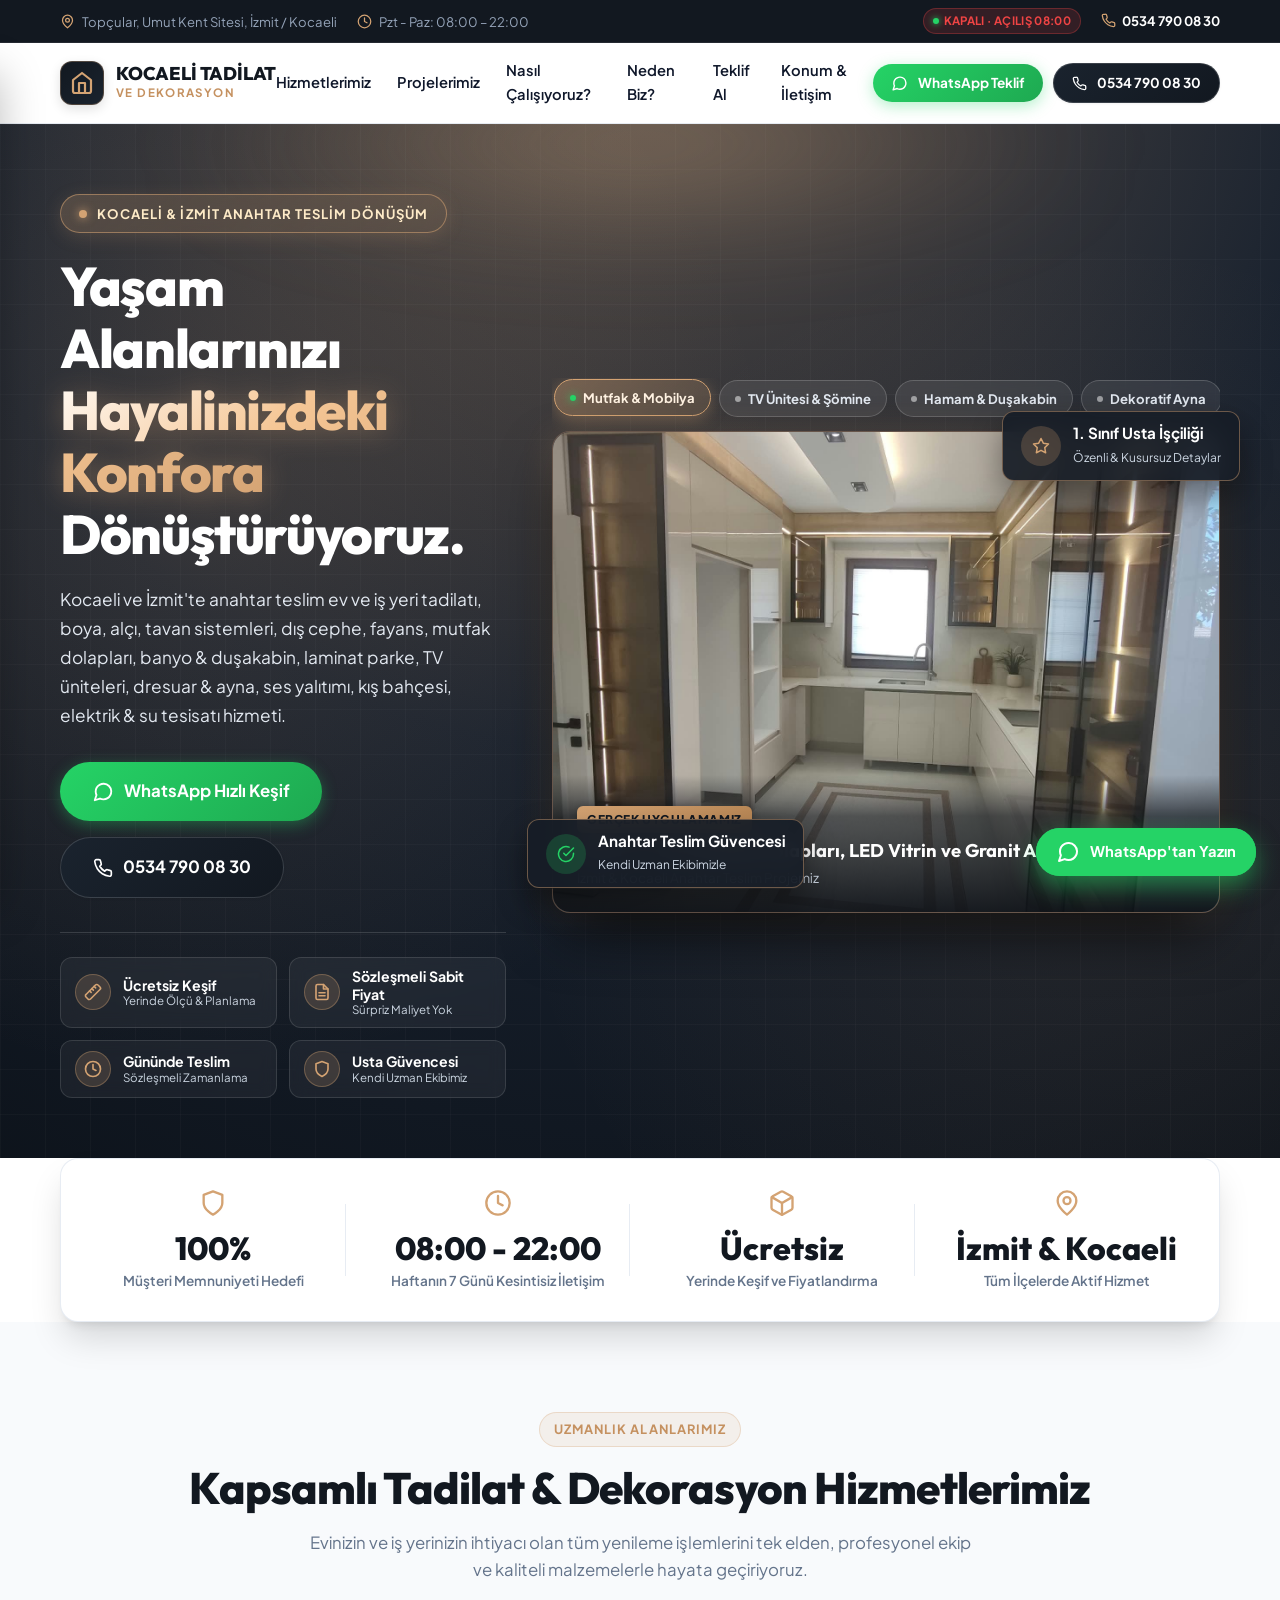
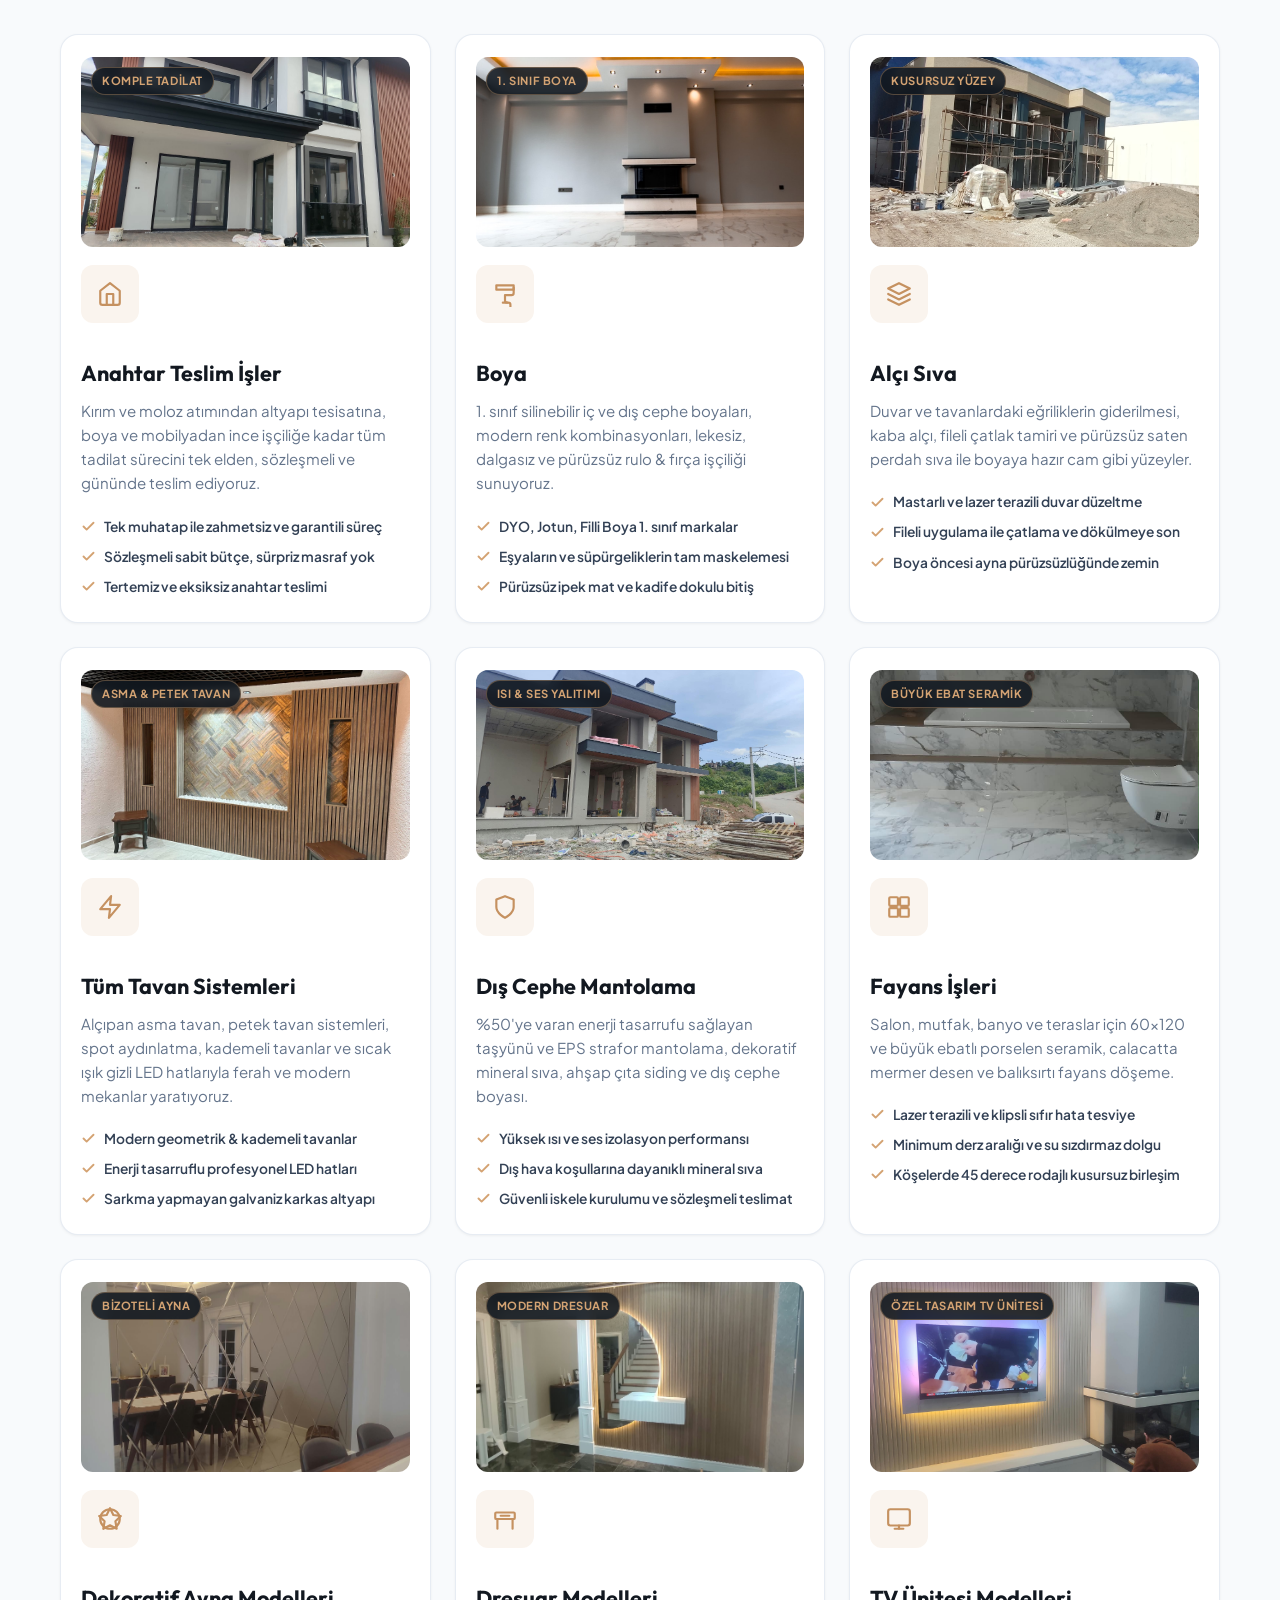
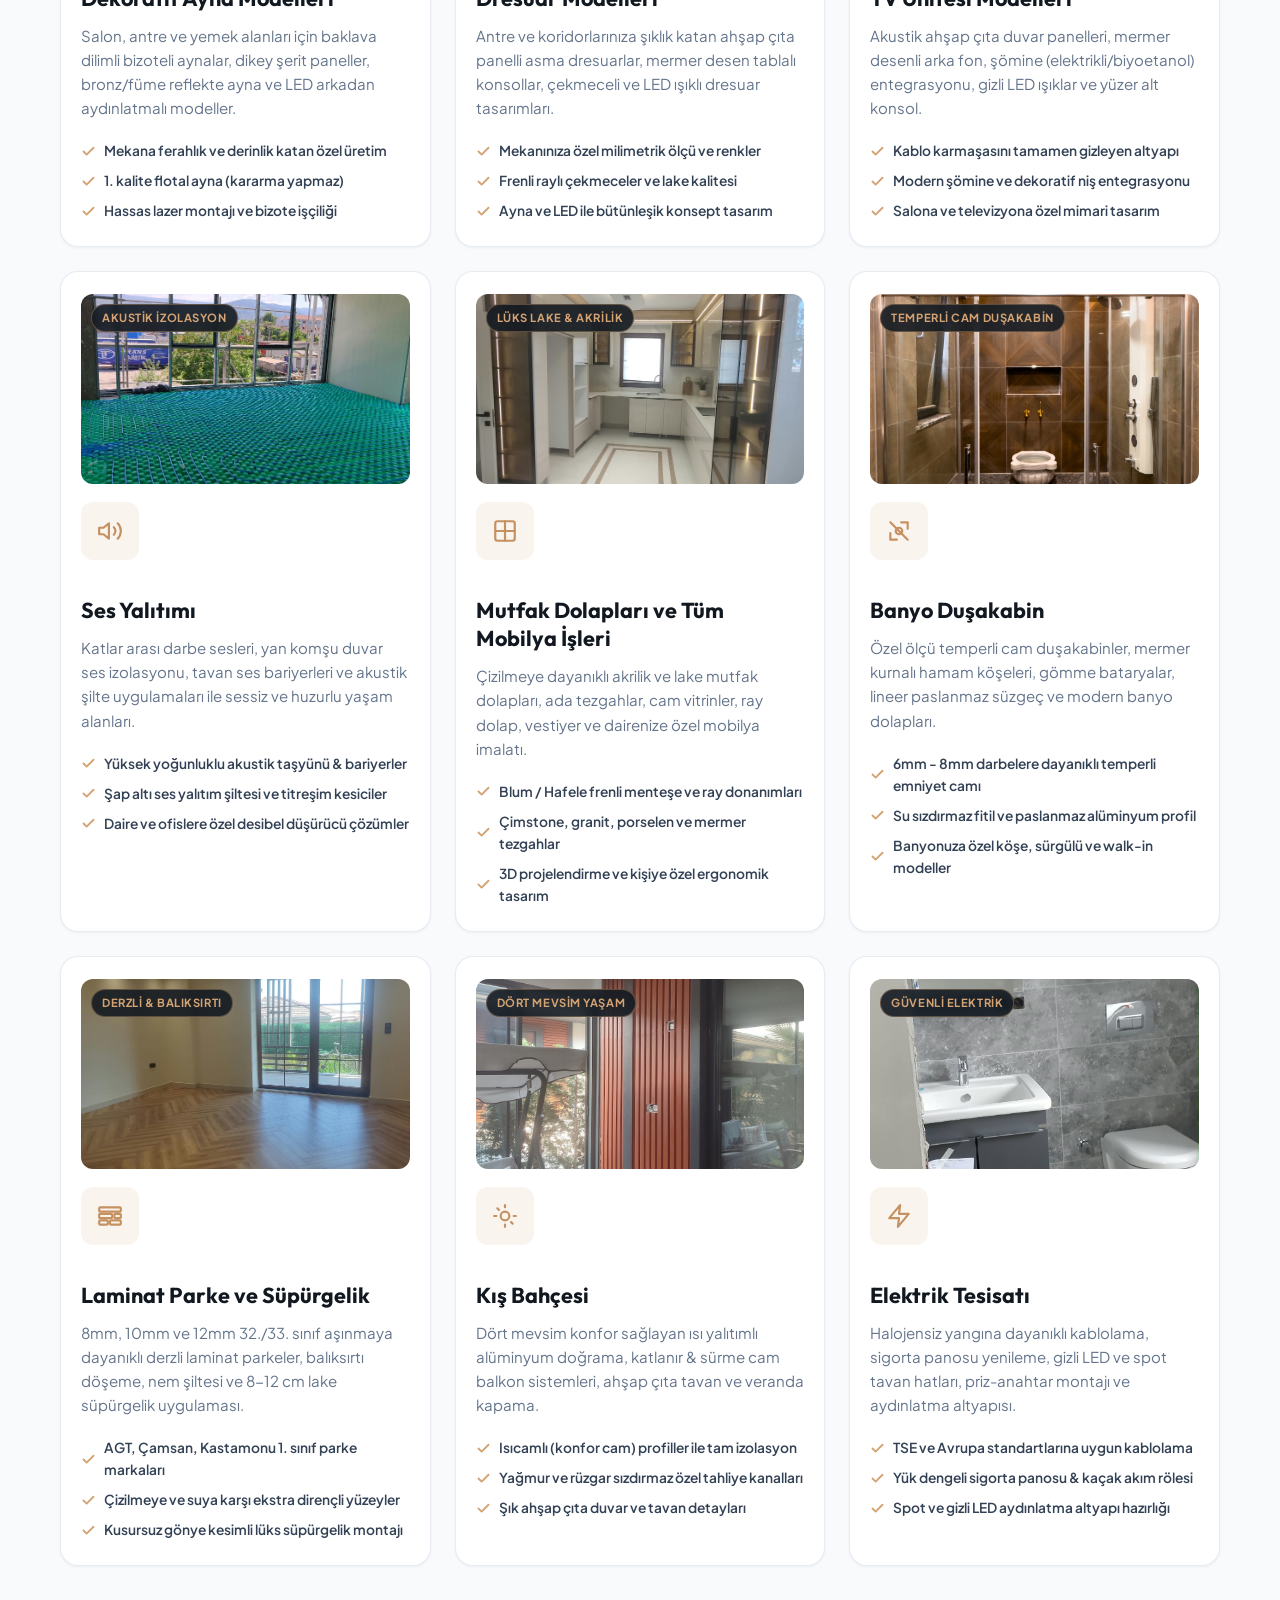
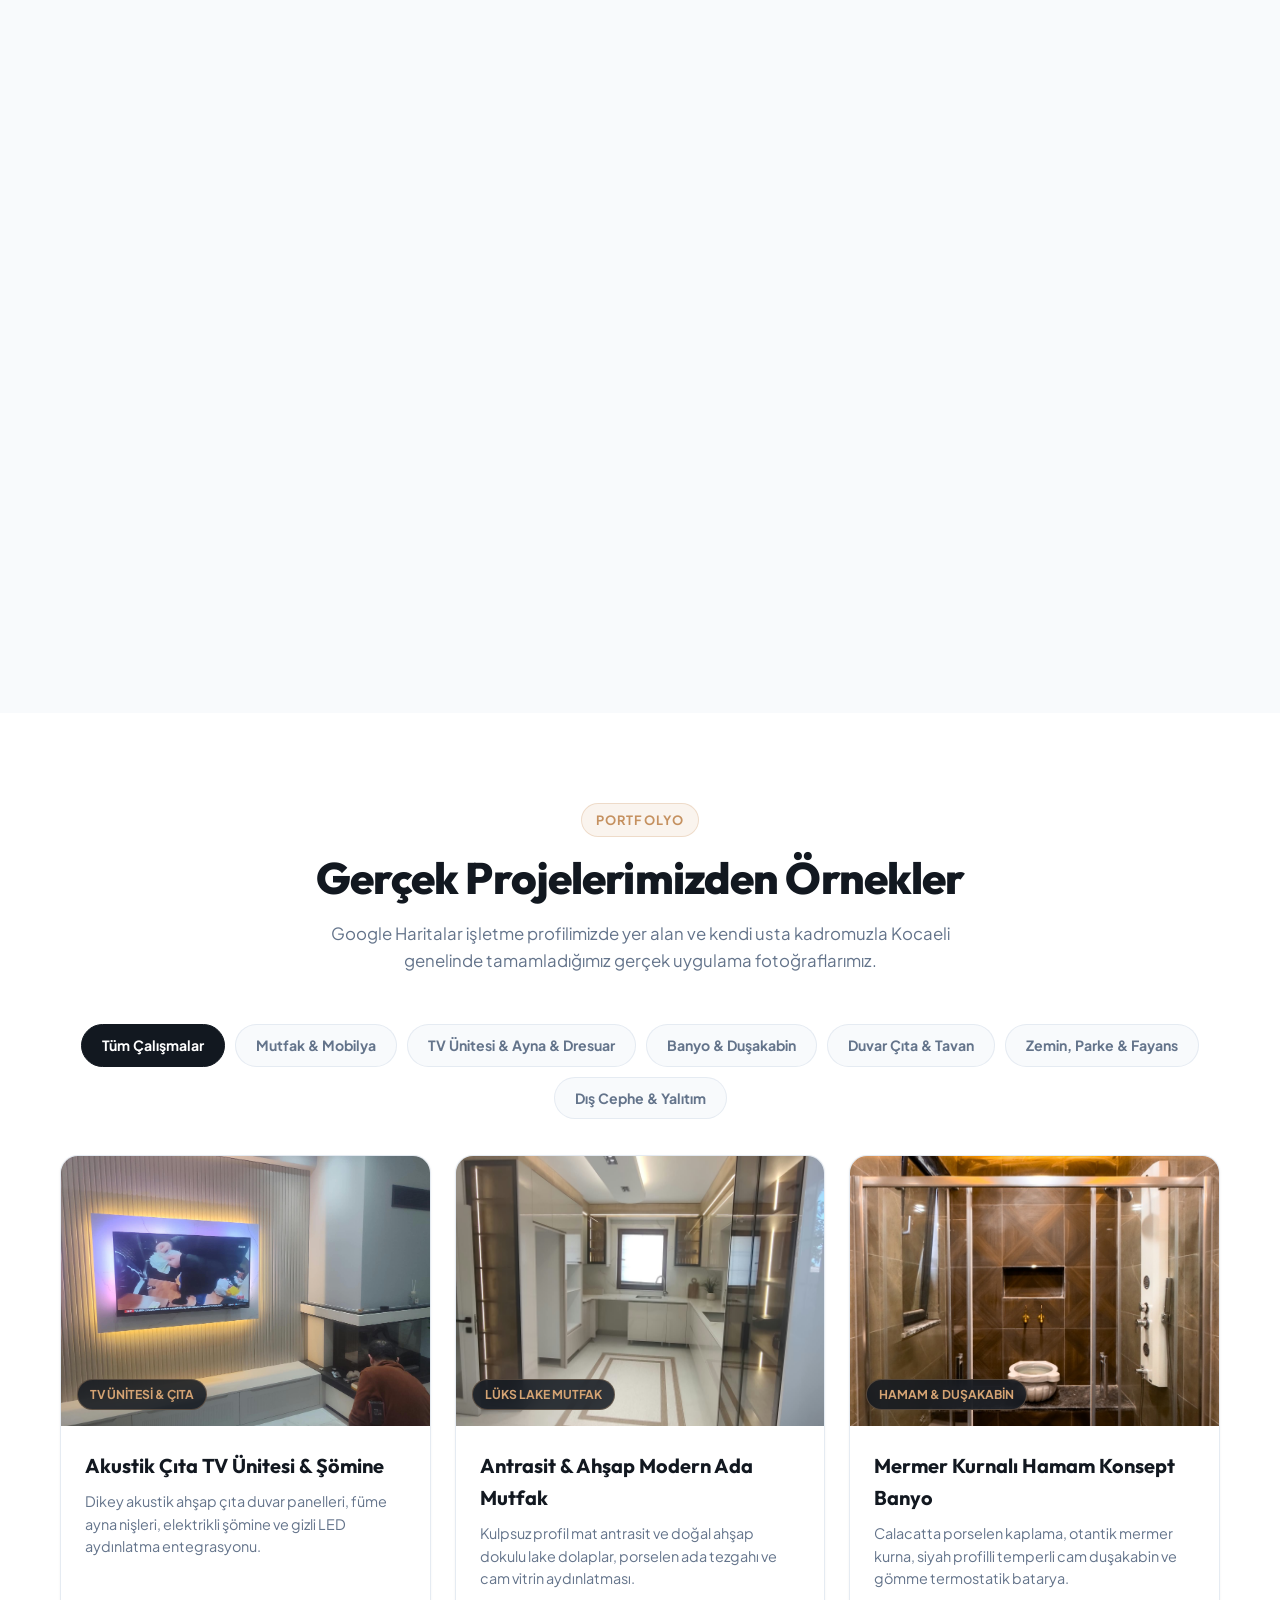
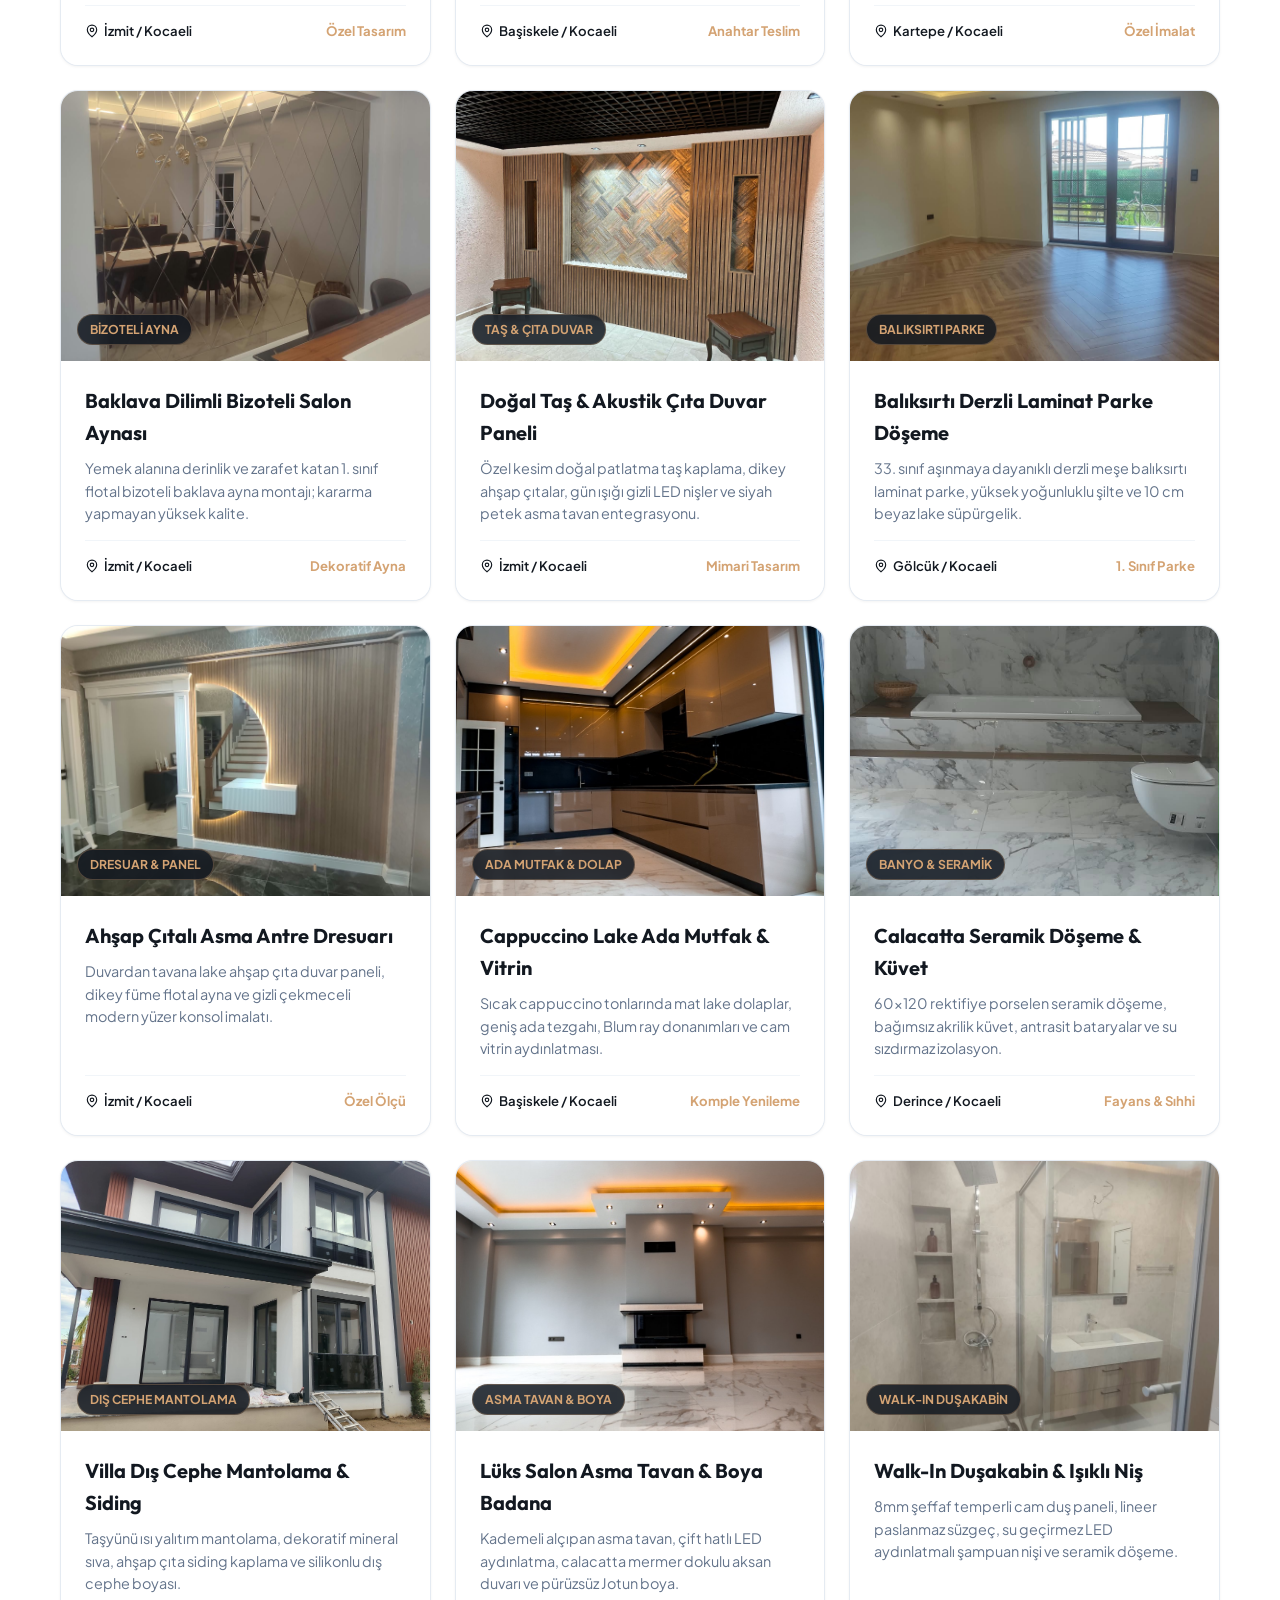
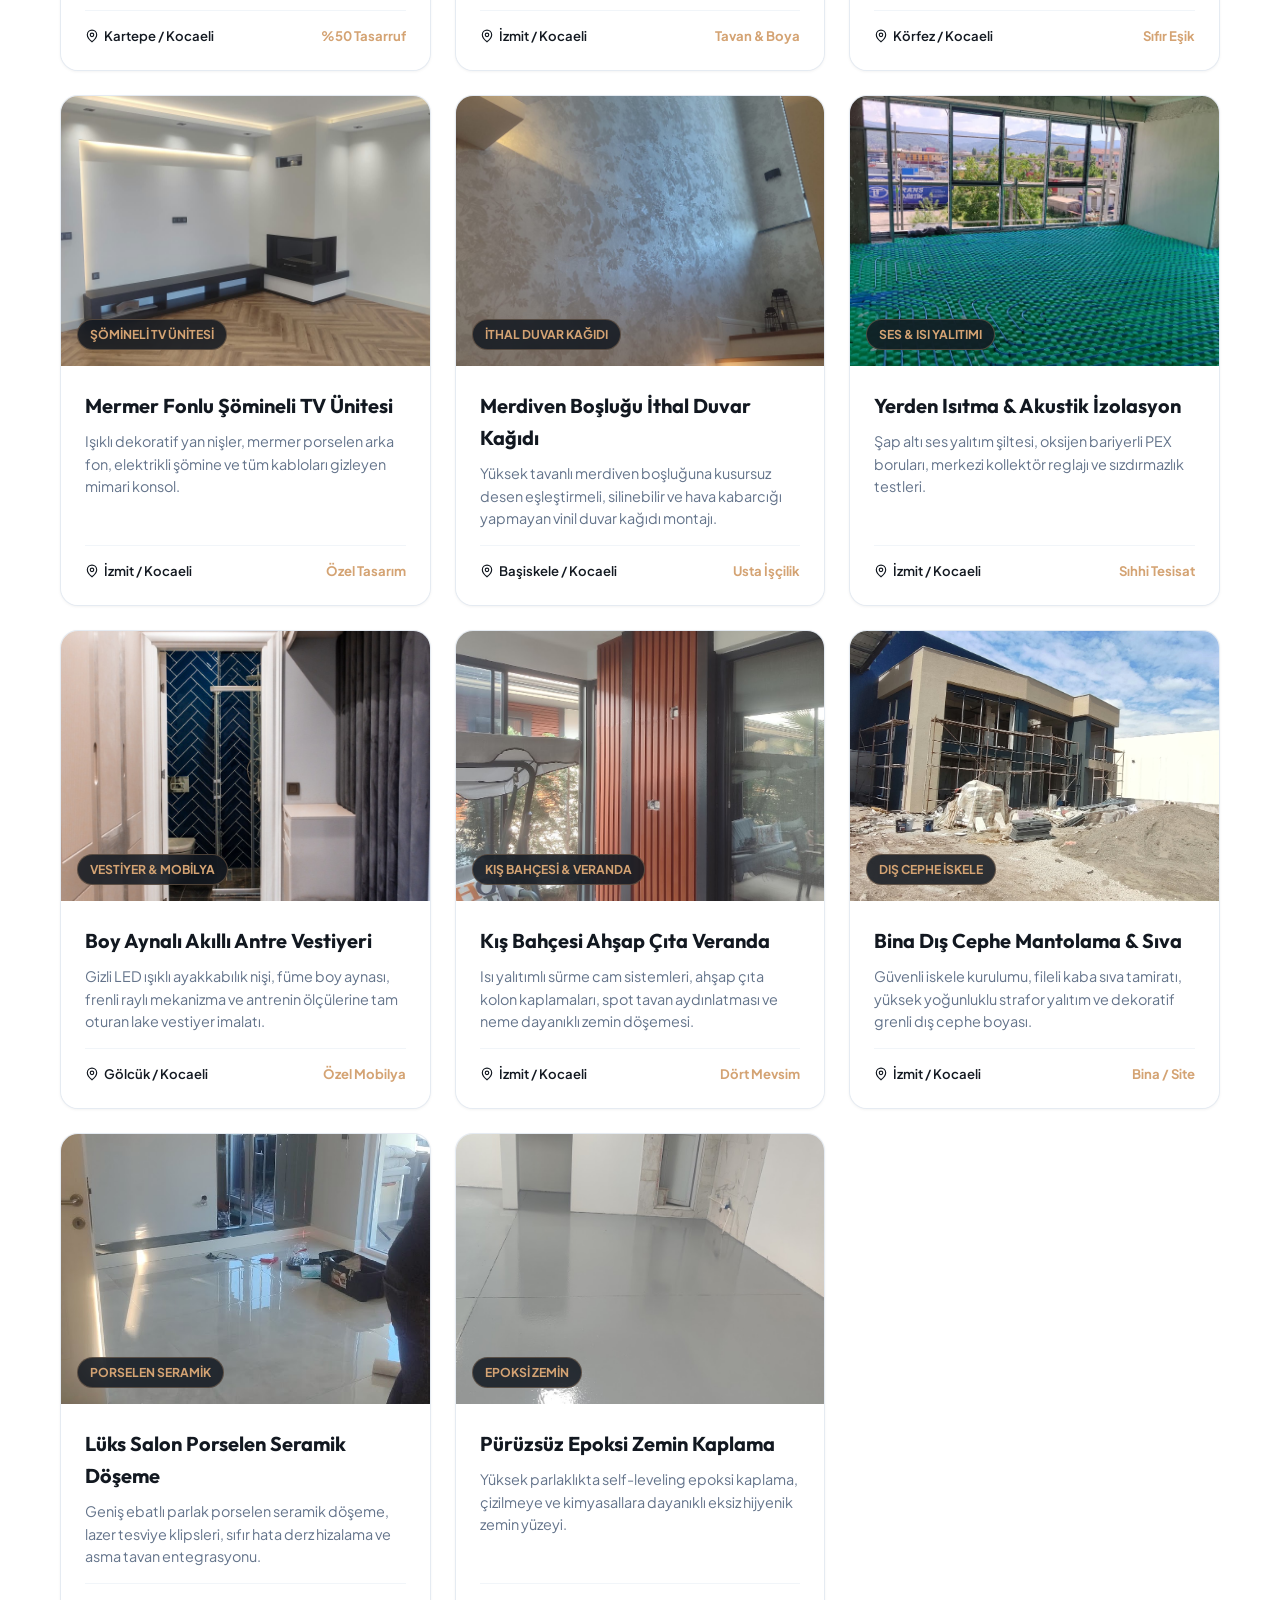
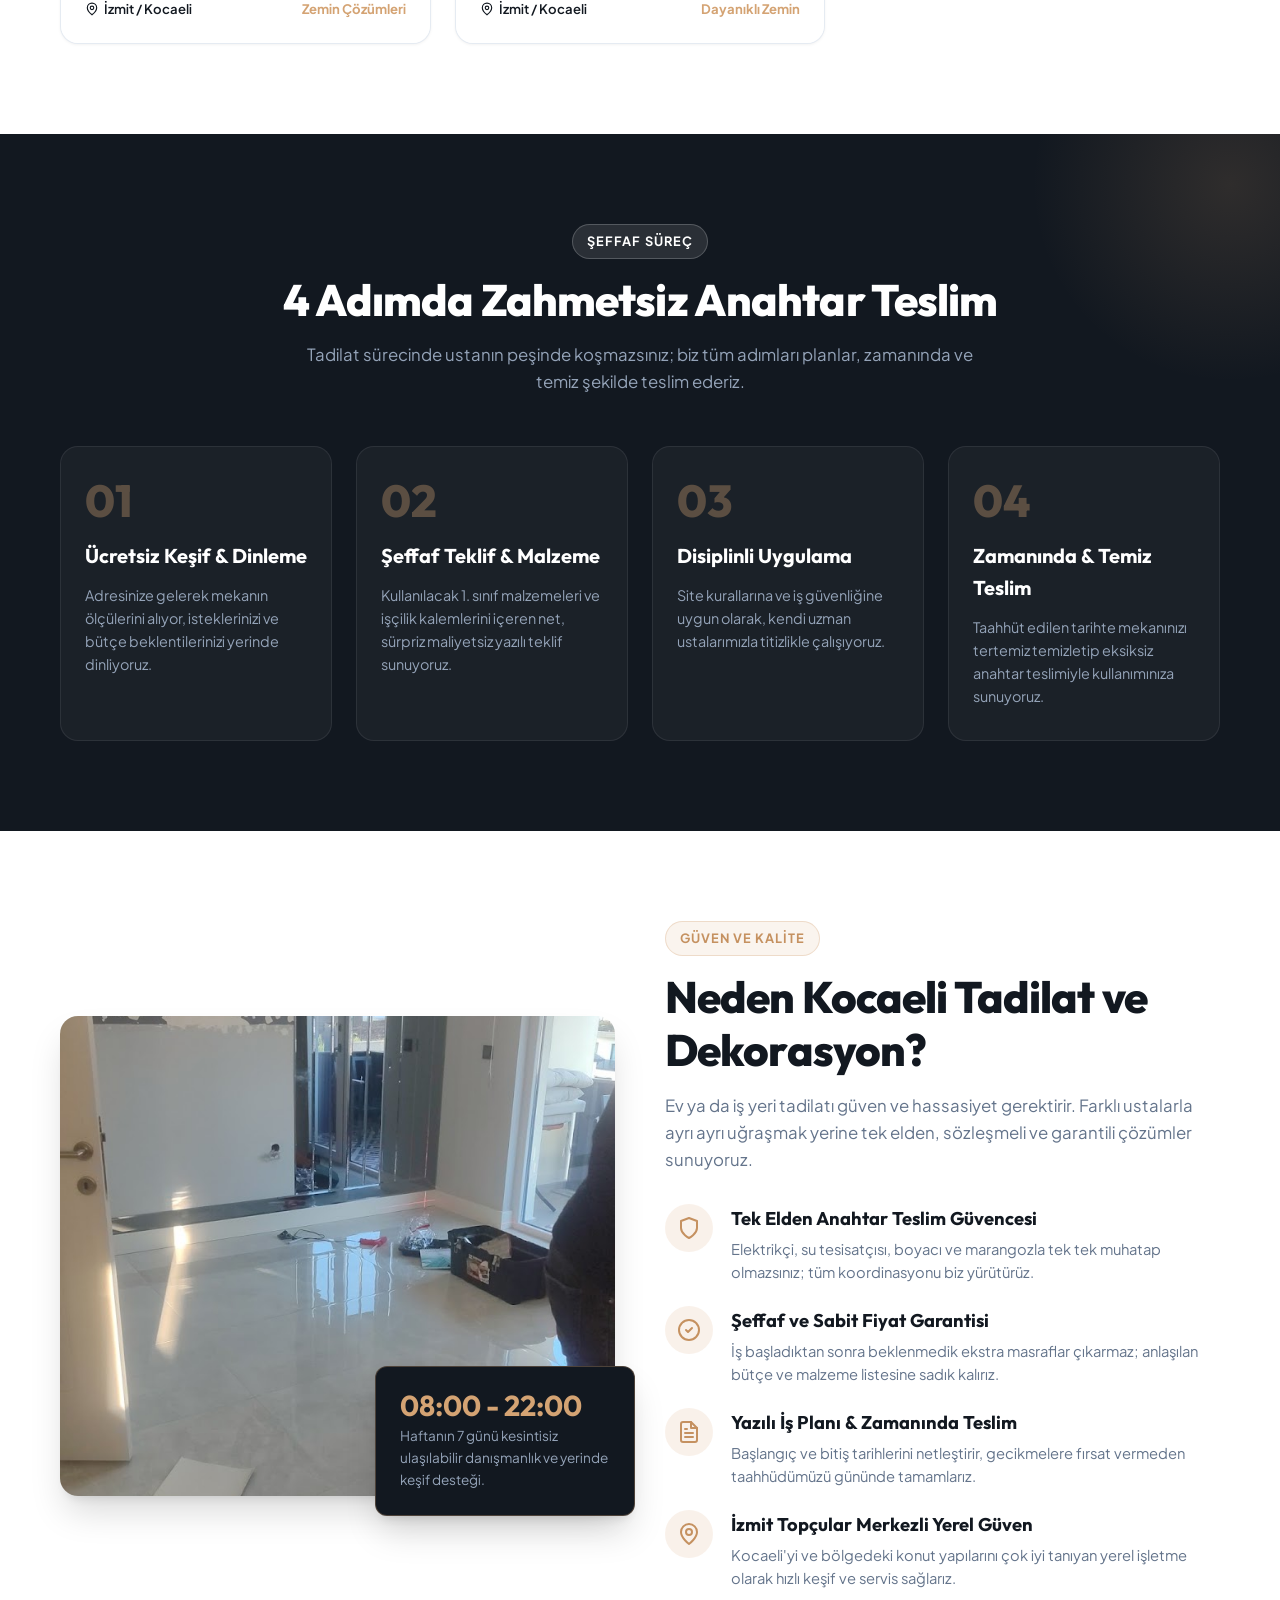
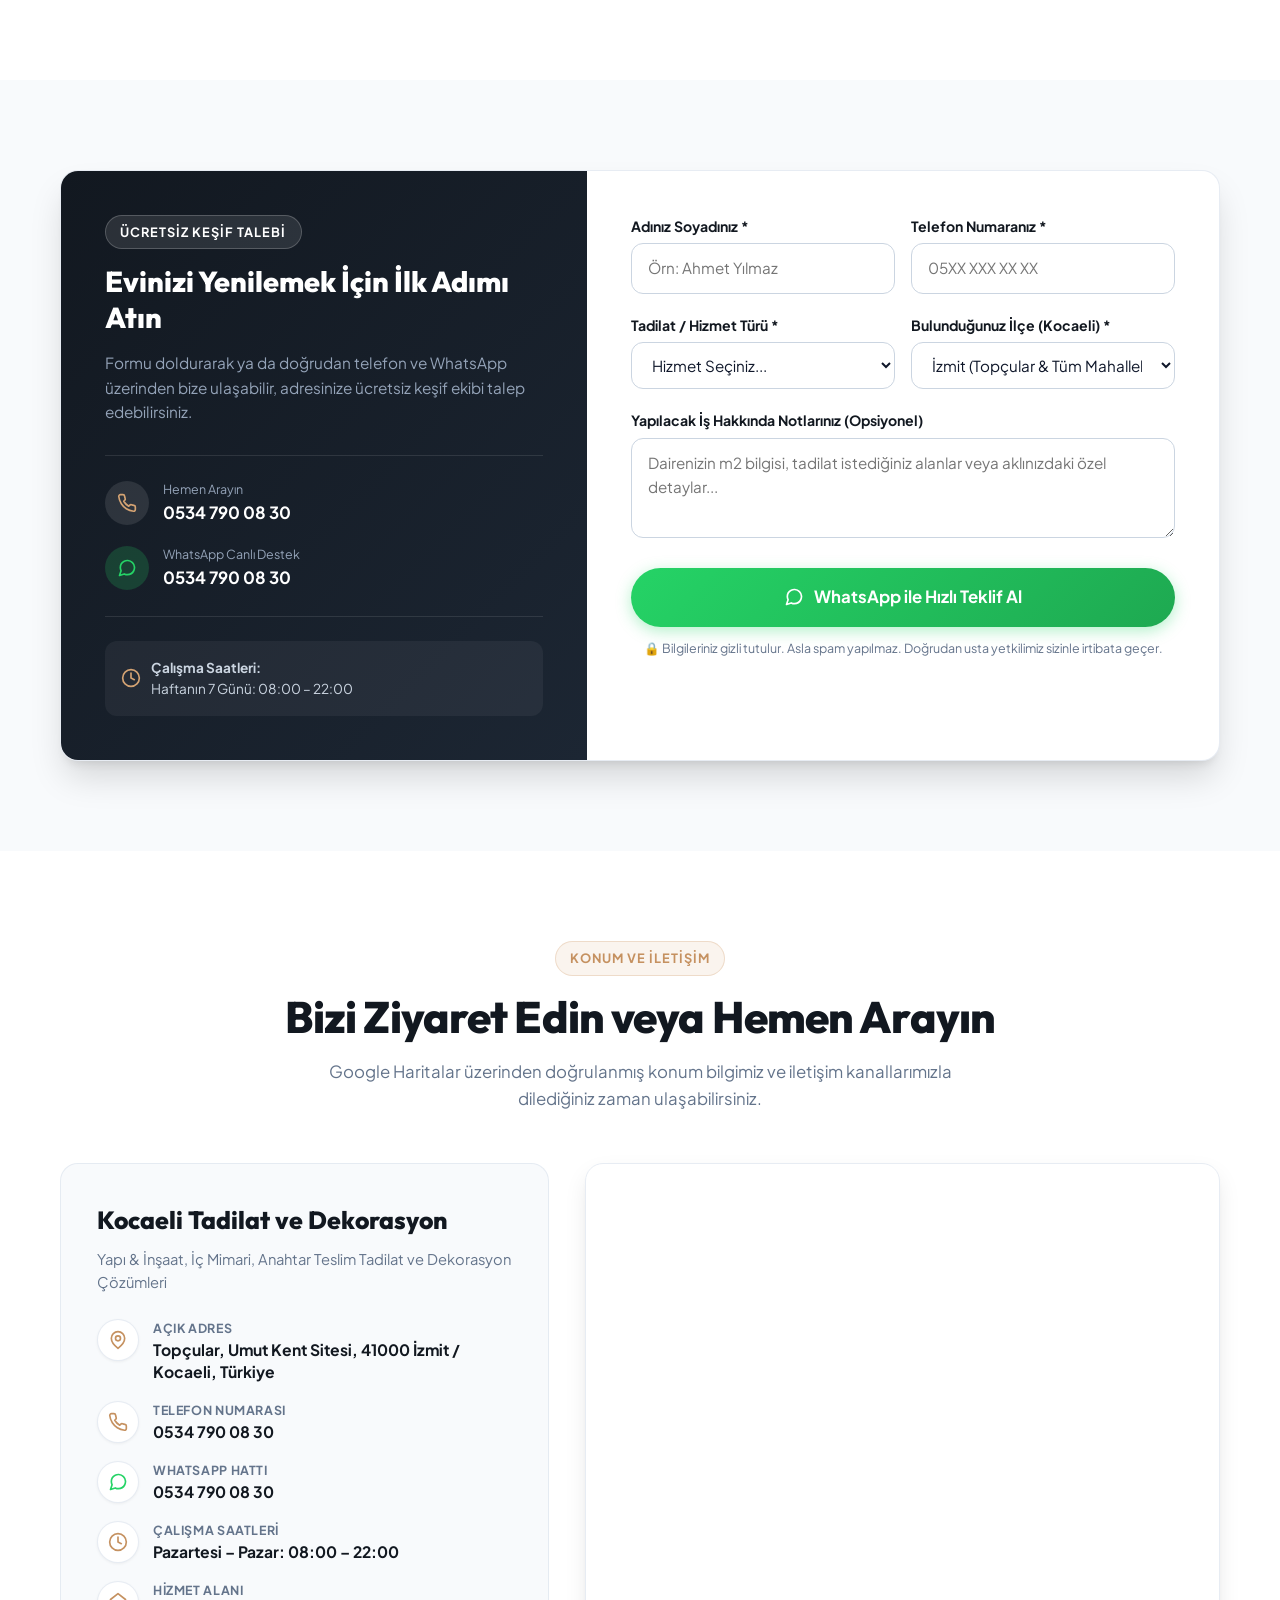
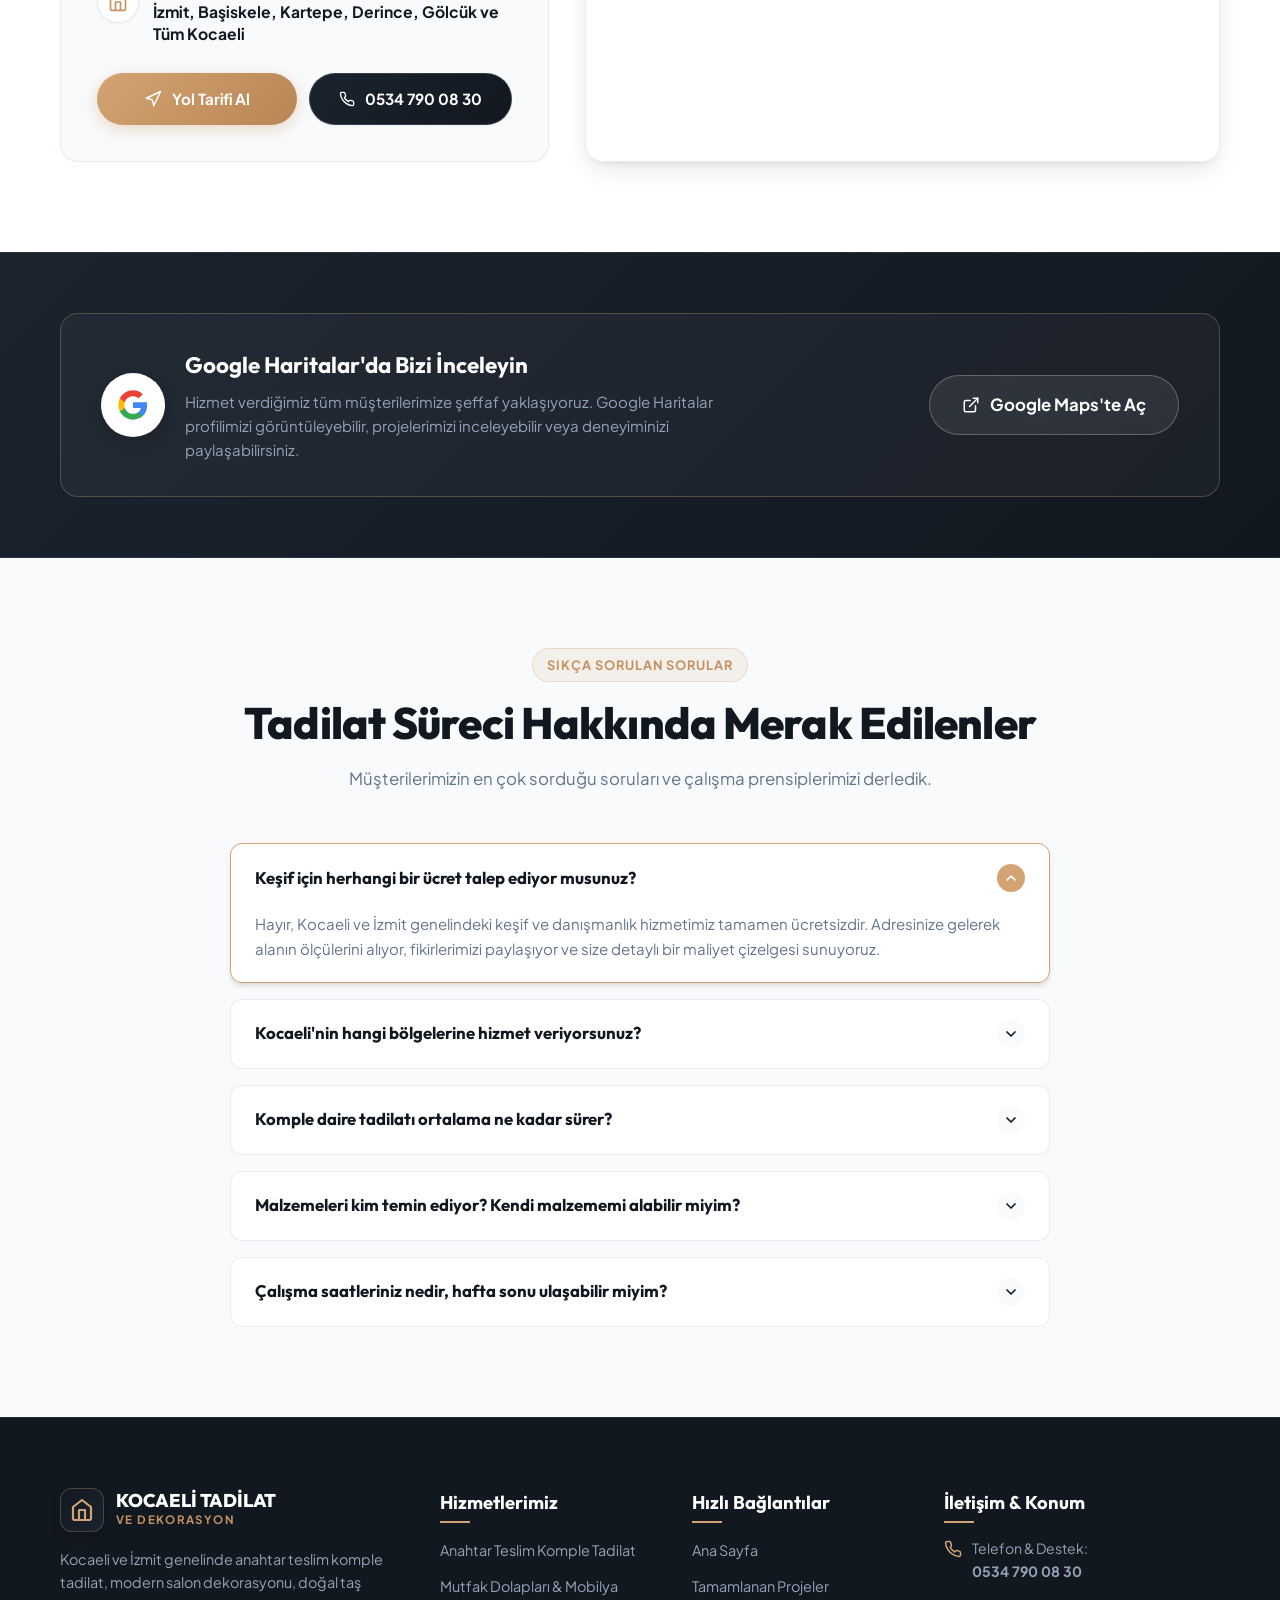
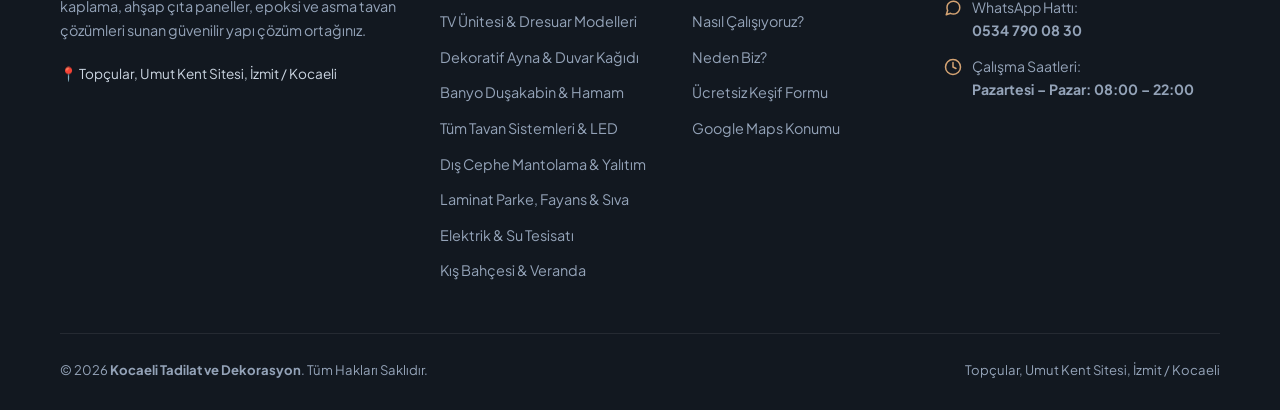
==== commit 4923be7d: "Initial commit" ====
--- a/index.html
+++ b/index.html
@@ -206,7 +206,7 @@
           </h1>
 
           <p class="hero-description">
-            Kocaeli ve İzmit genelinde anahtar teslim komple ev ve iş yeri tadilatı, boya ve alçı sıva, tüm tavan sistemleri, dış cephe mantolama, fayans ve seramik işleri, mutfak dolapları ve özel mobilya imalatı, banyo &amp; duşakabin, laminat parke ve süpürgelik, TV ünitesi modelleri, dresuar &amp; dekoratif ayna modelleri, ses yalıtımı, kış bahçesi ile elektrik ve su tesisatında kendi profesyonel usta kadromuzla anahtar teslim hizmet veriyoruz.
+            Kocaeli ve İzmit'te anahtar teslim ev ve iş yeri tadilatı, boya, alçı, tavan sistemleri, dış cephe, fayans, mutfak dolapları, banyo &amp; duşakabin, laminat parke, TV üniteleri, dresuar &amp; ayna, ses yalıtımı, kış bahçesi, elektrik &amp; su tesisatı hizmeti.
           </p>
 
           <div class="hero-actions">
